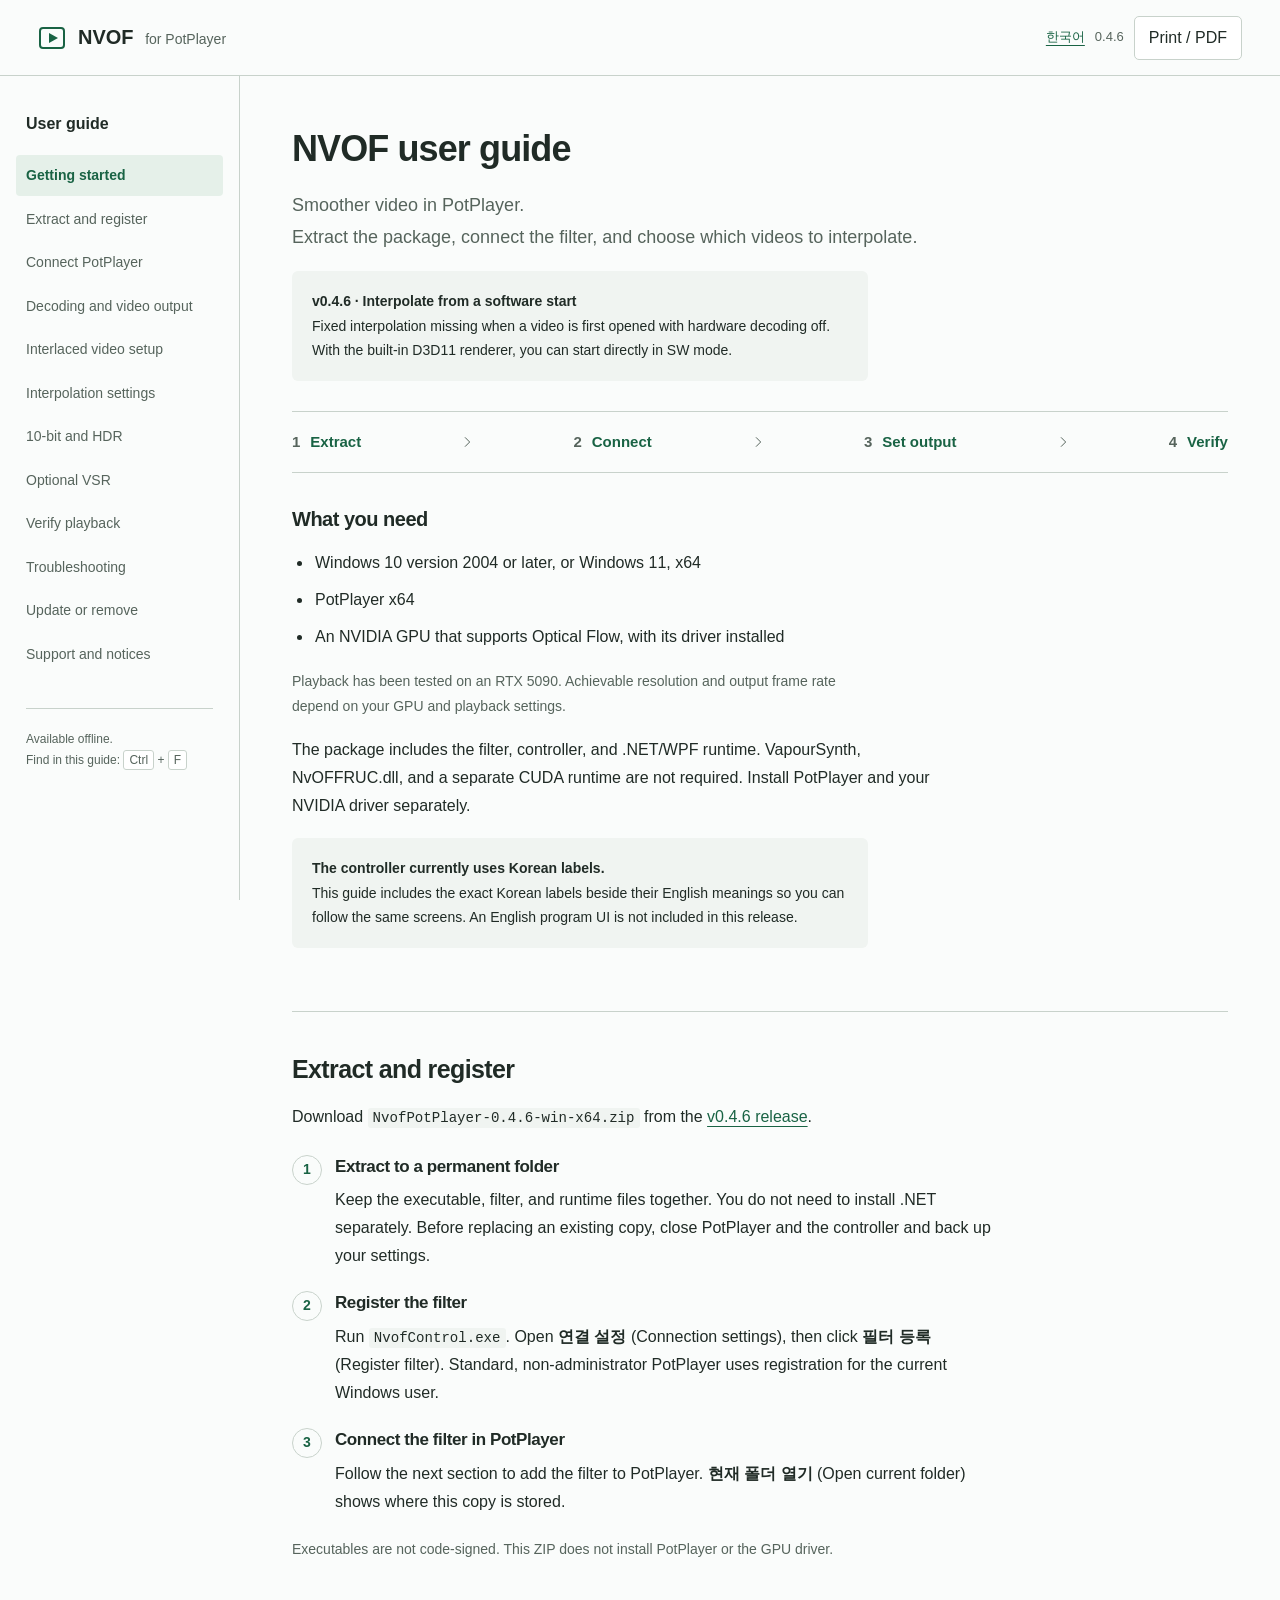
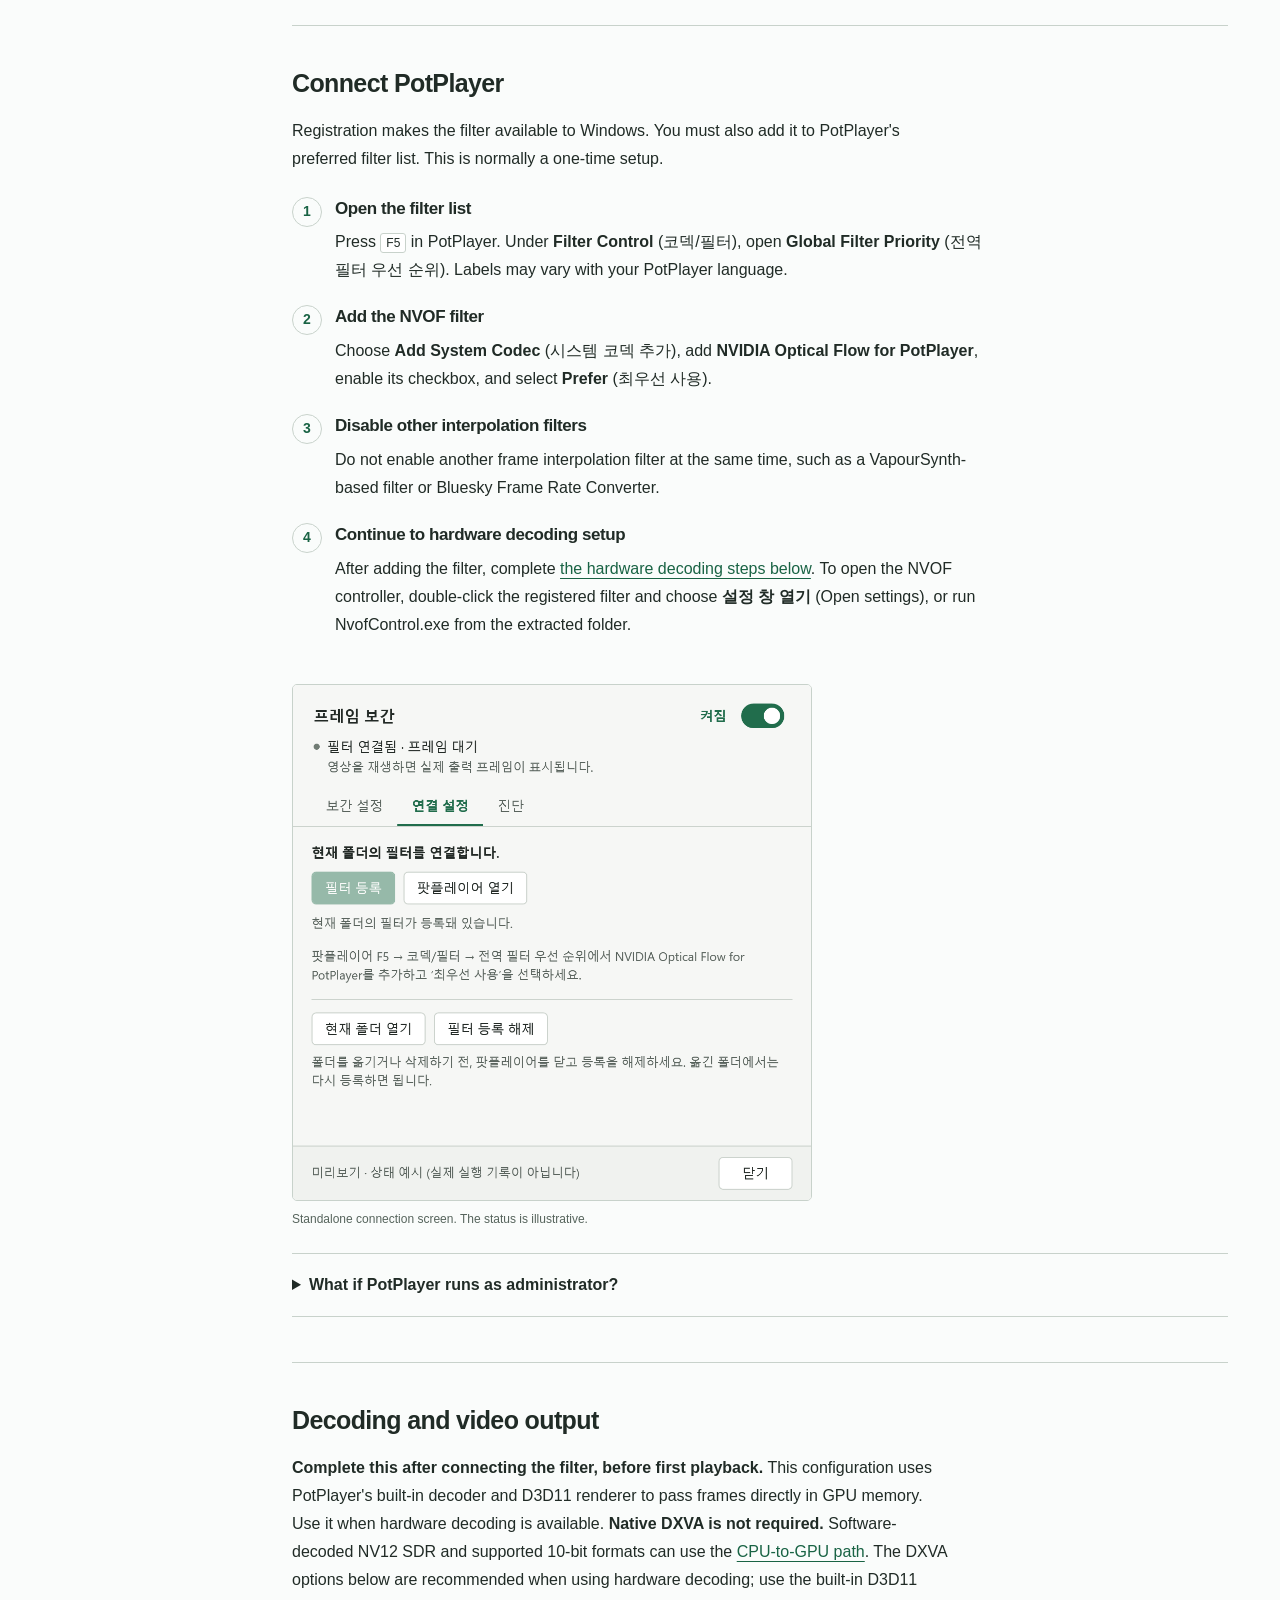
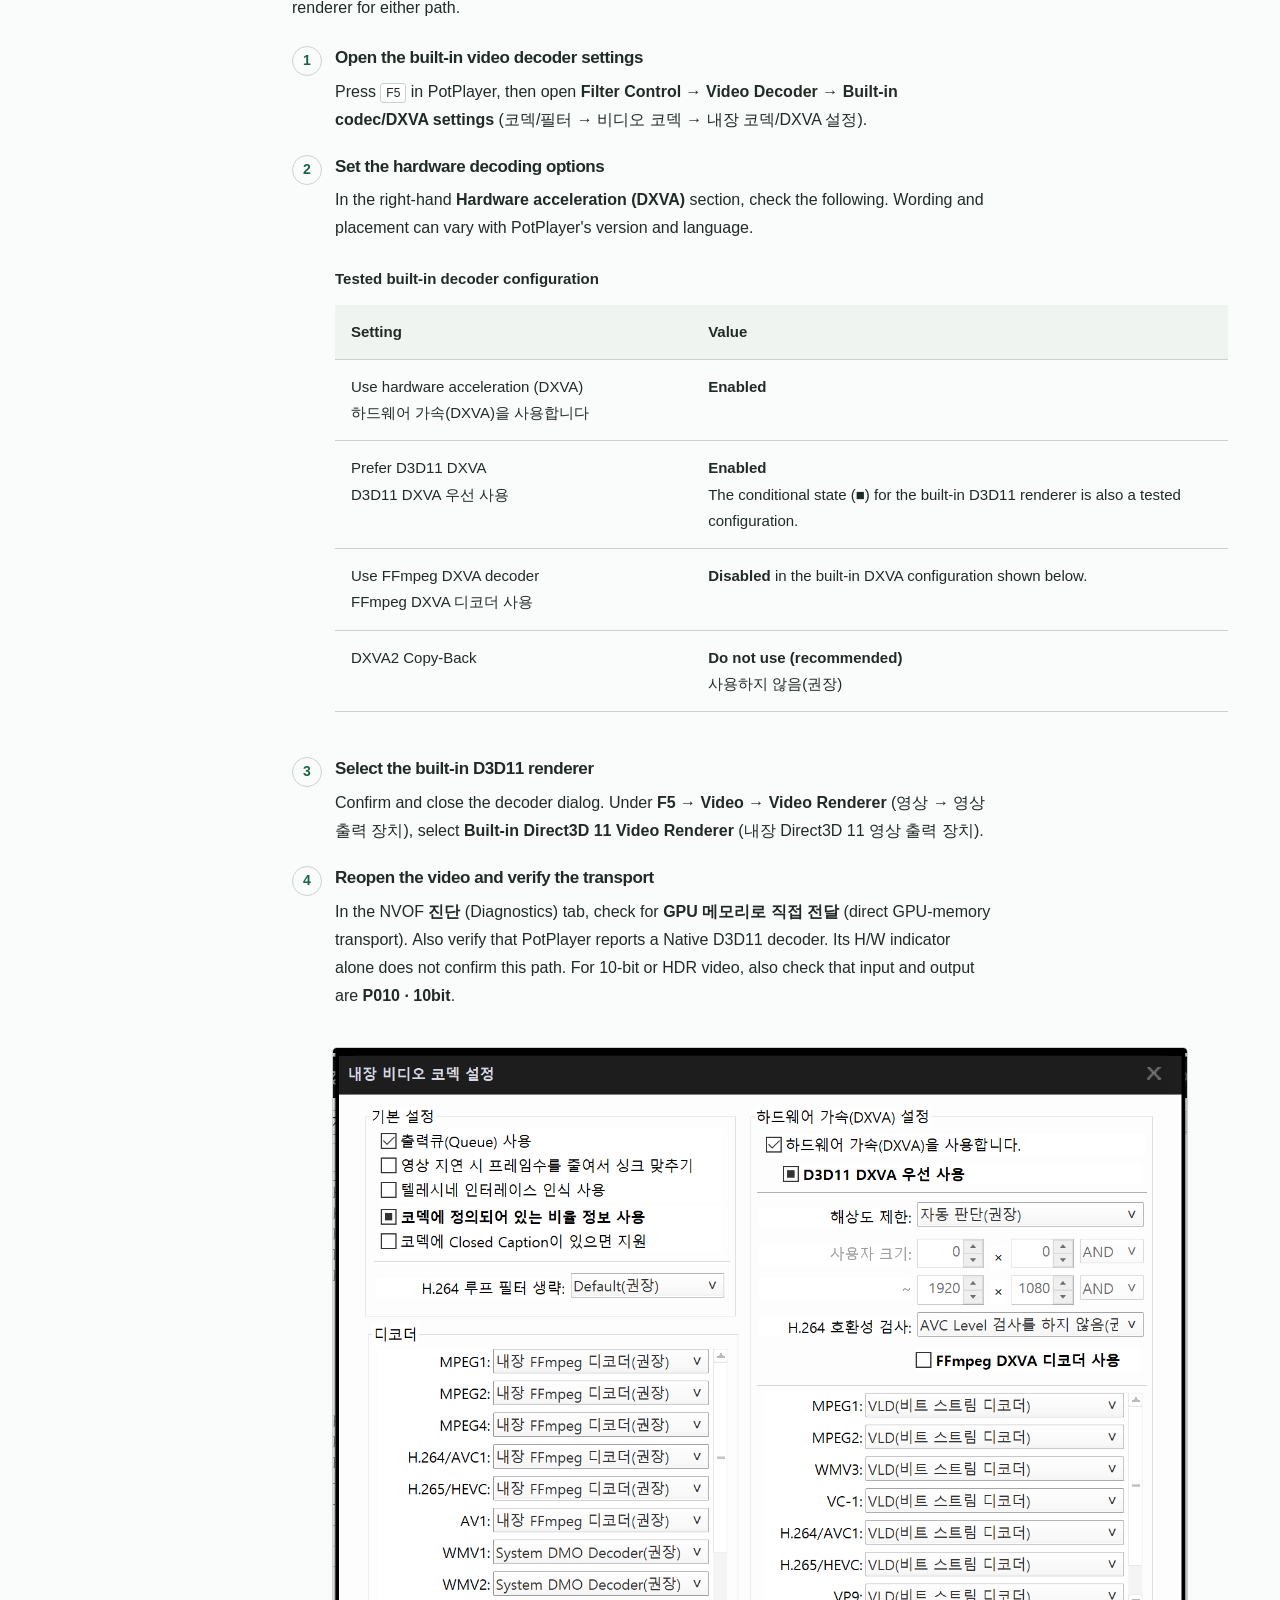
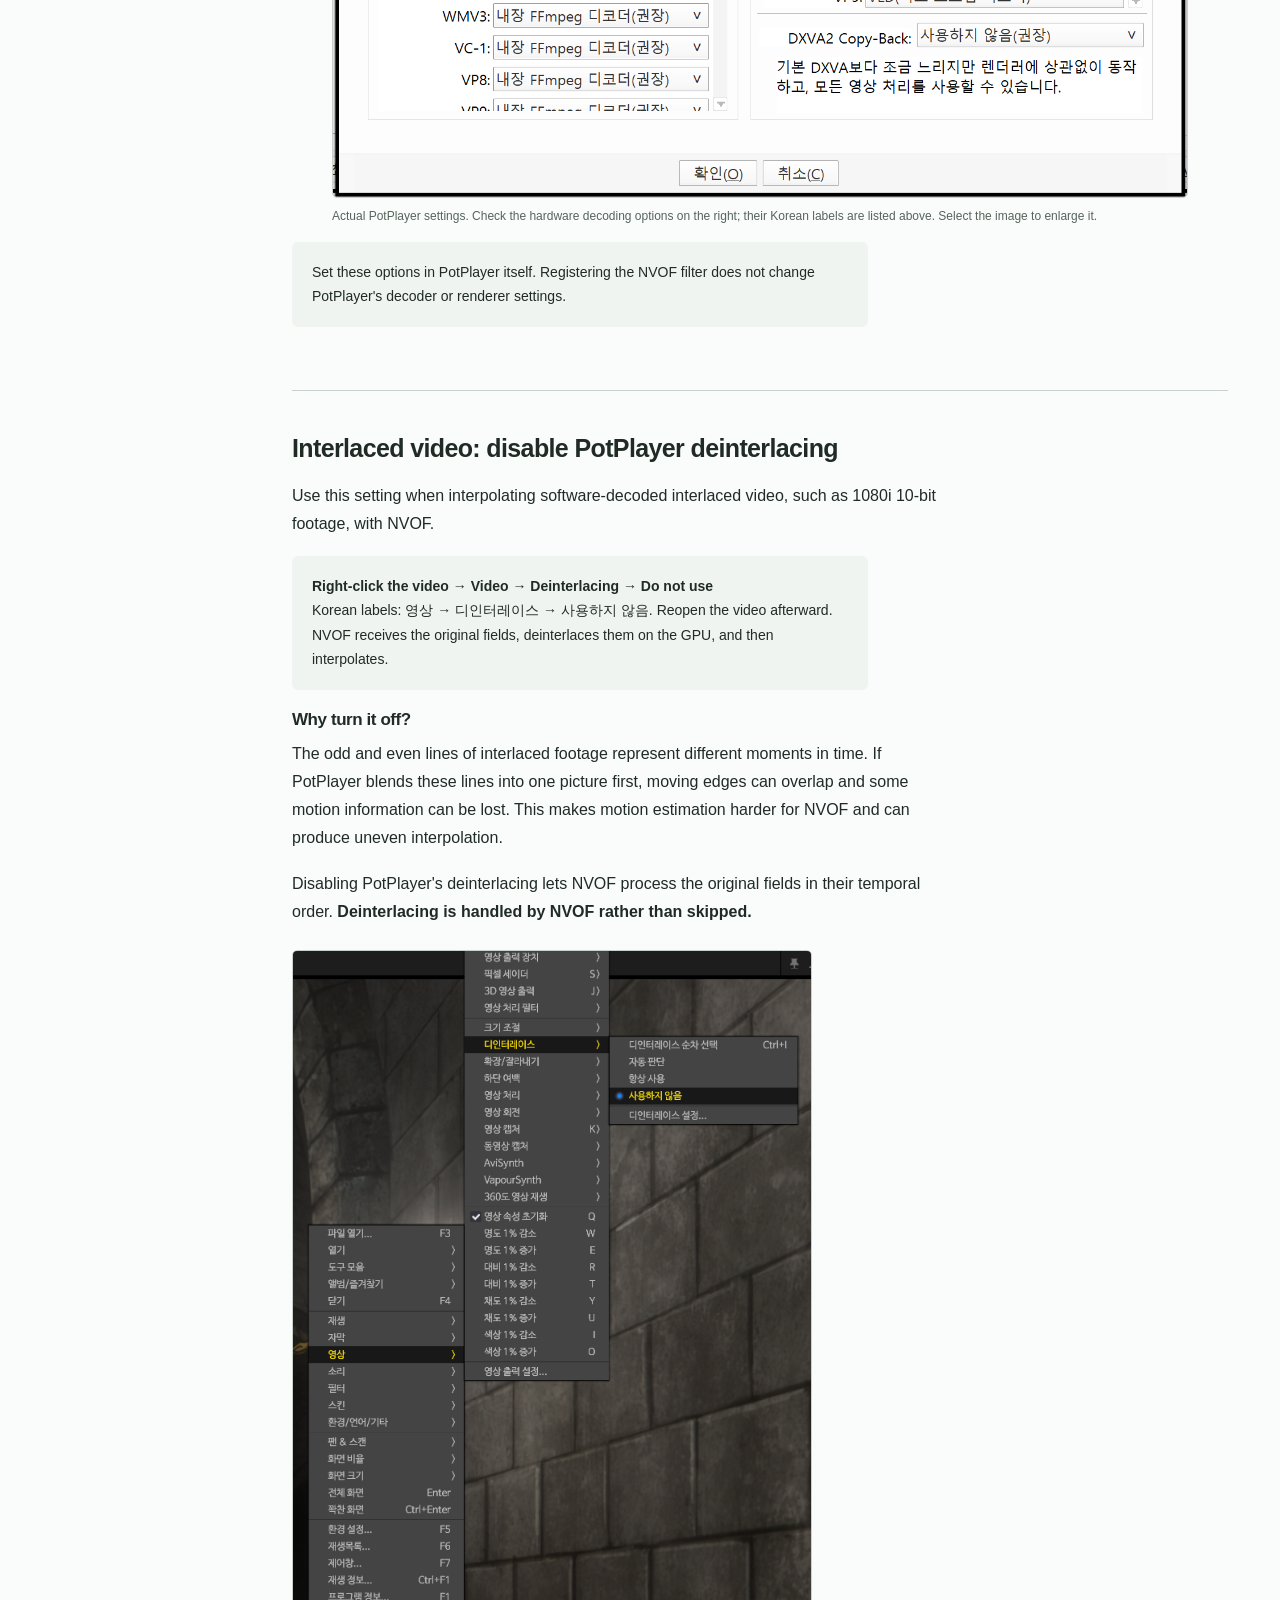
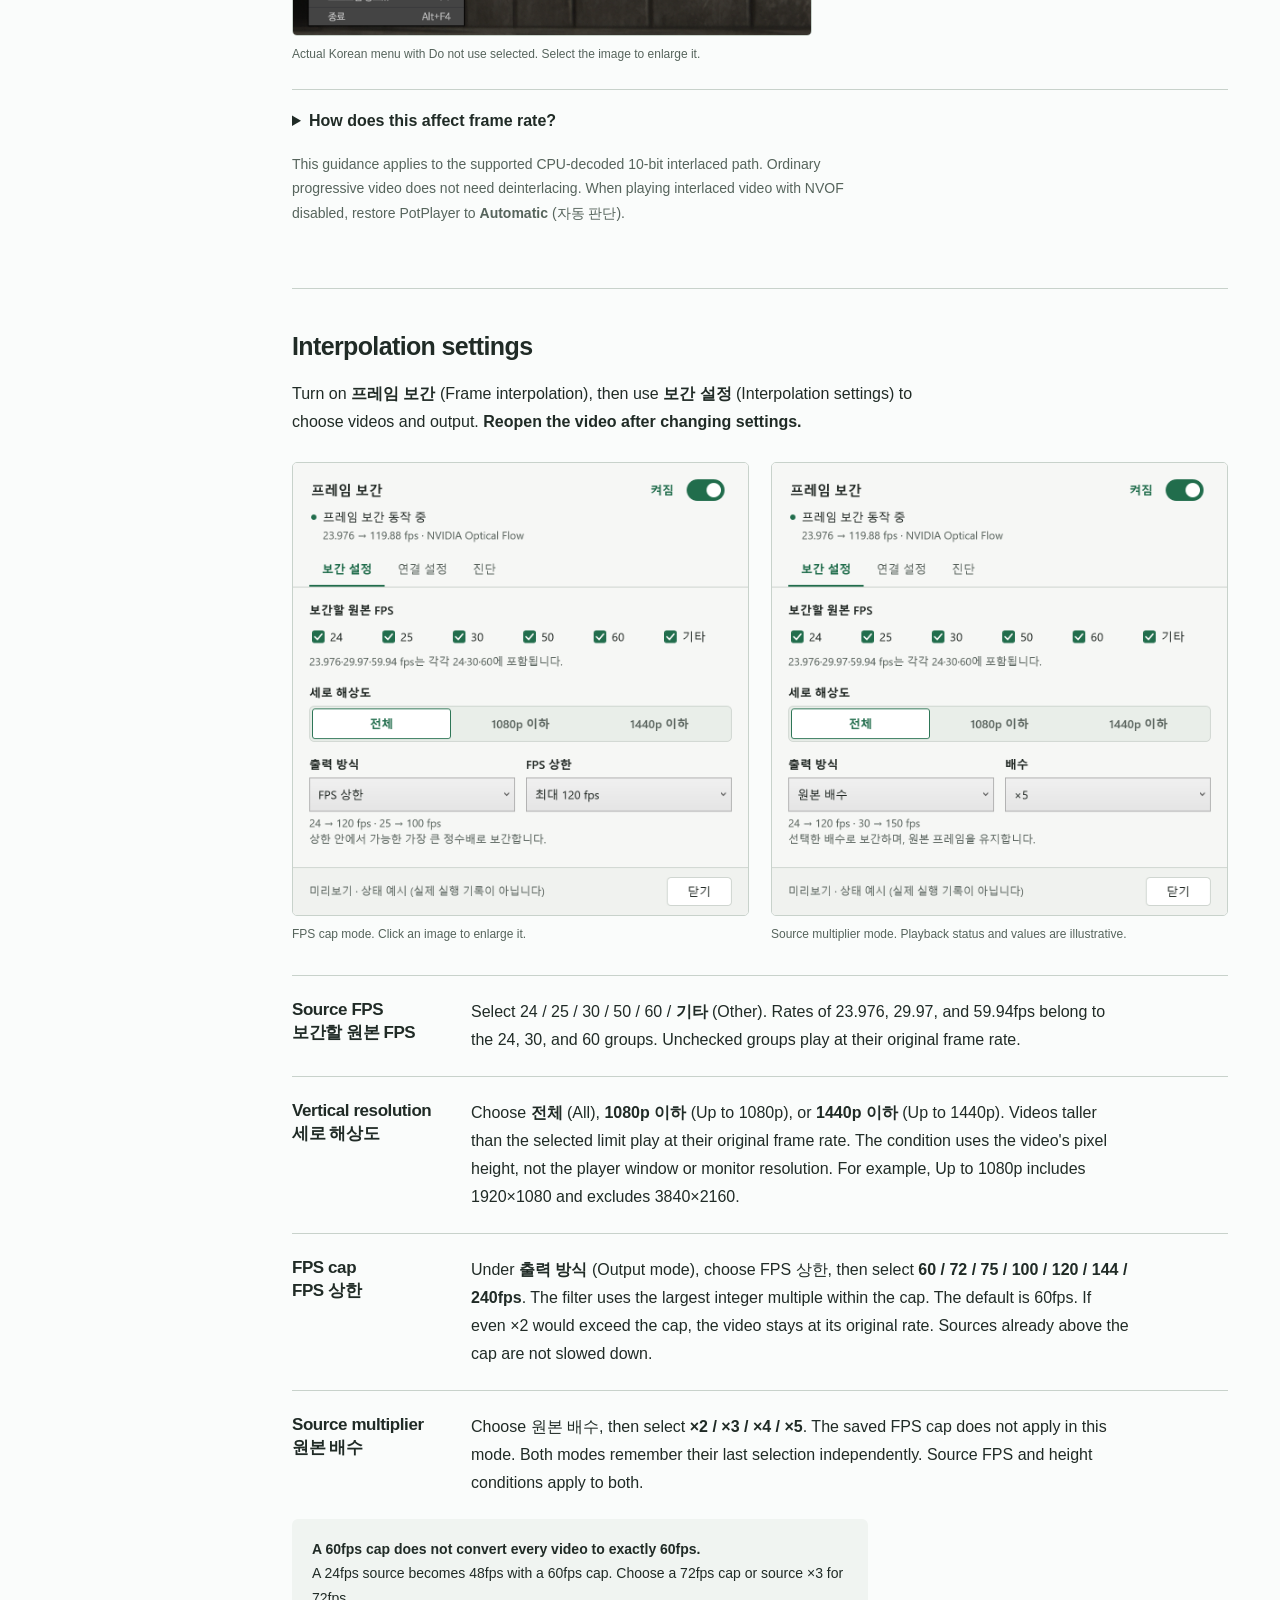
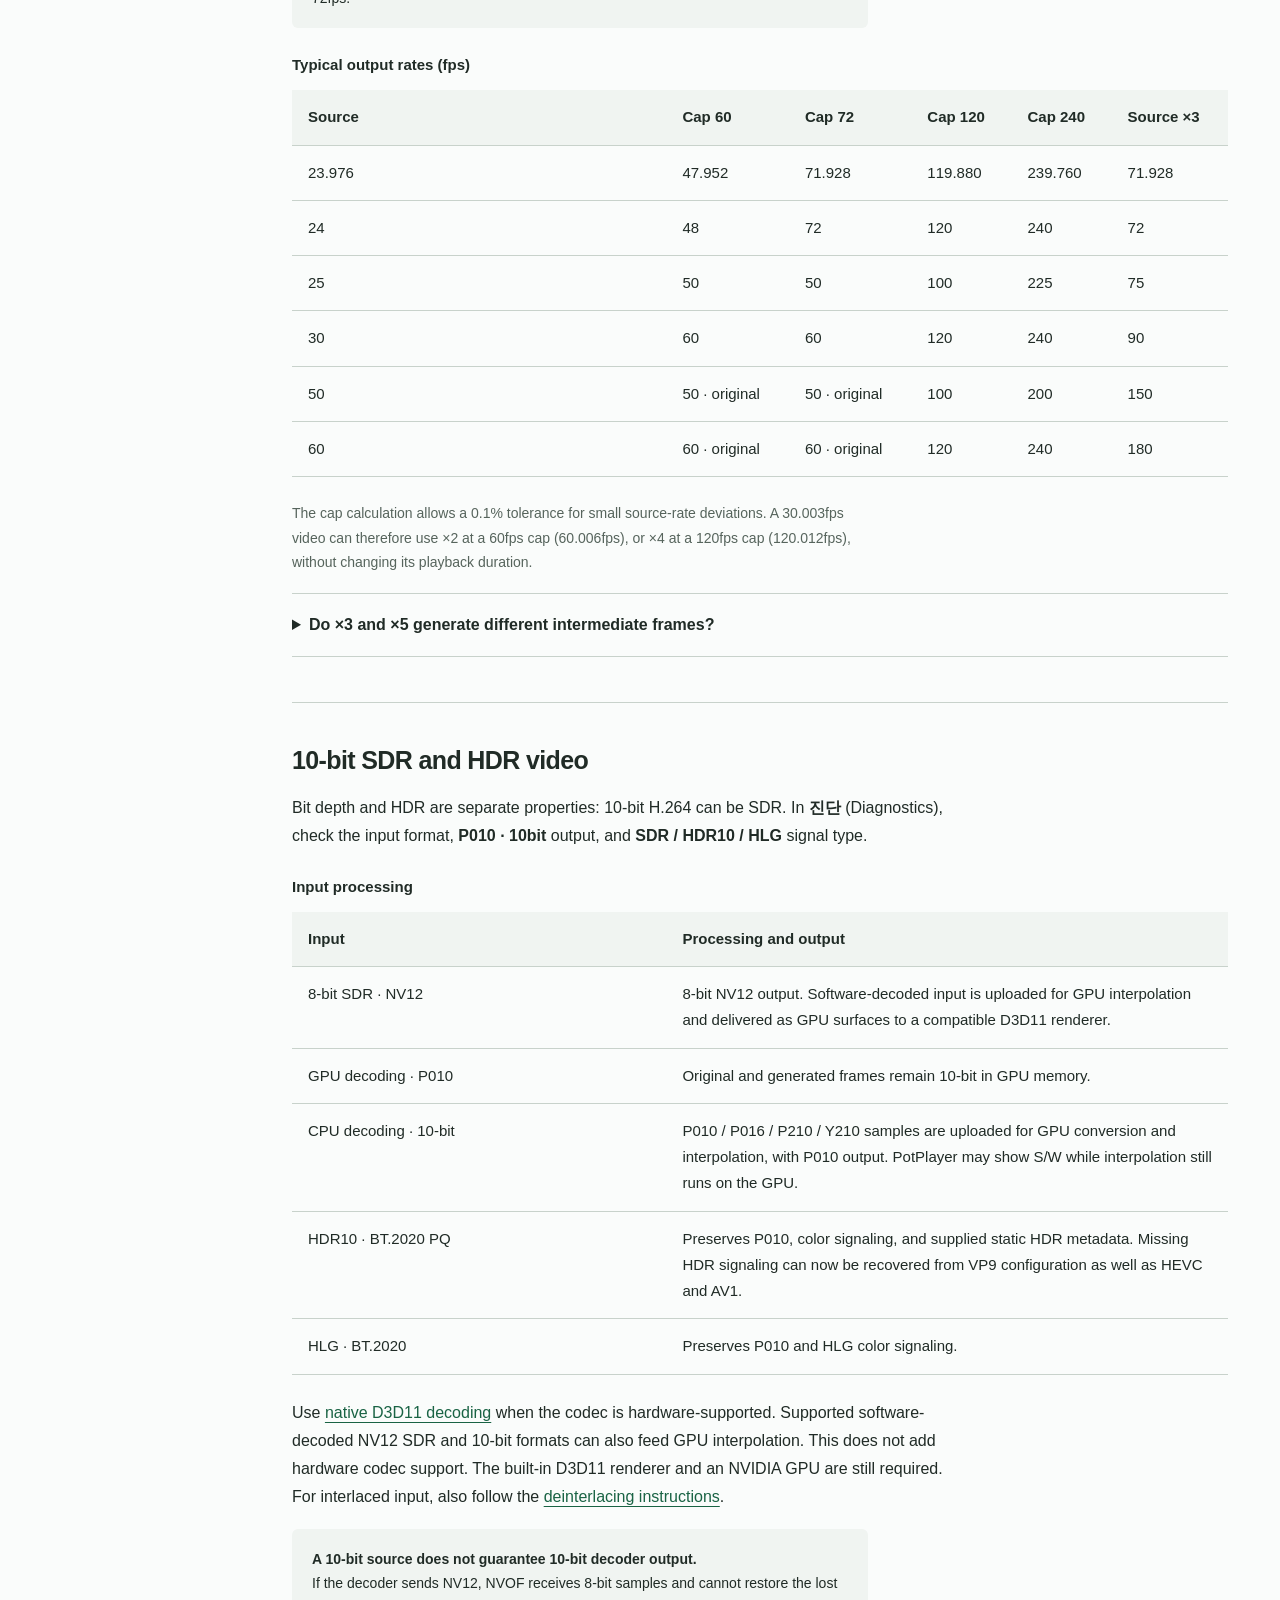
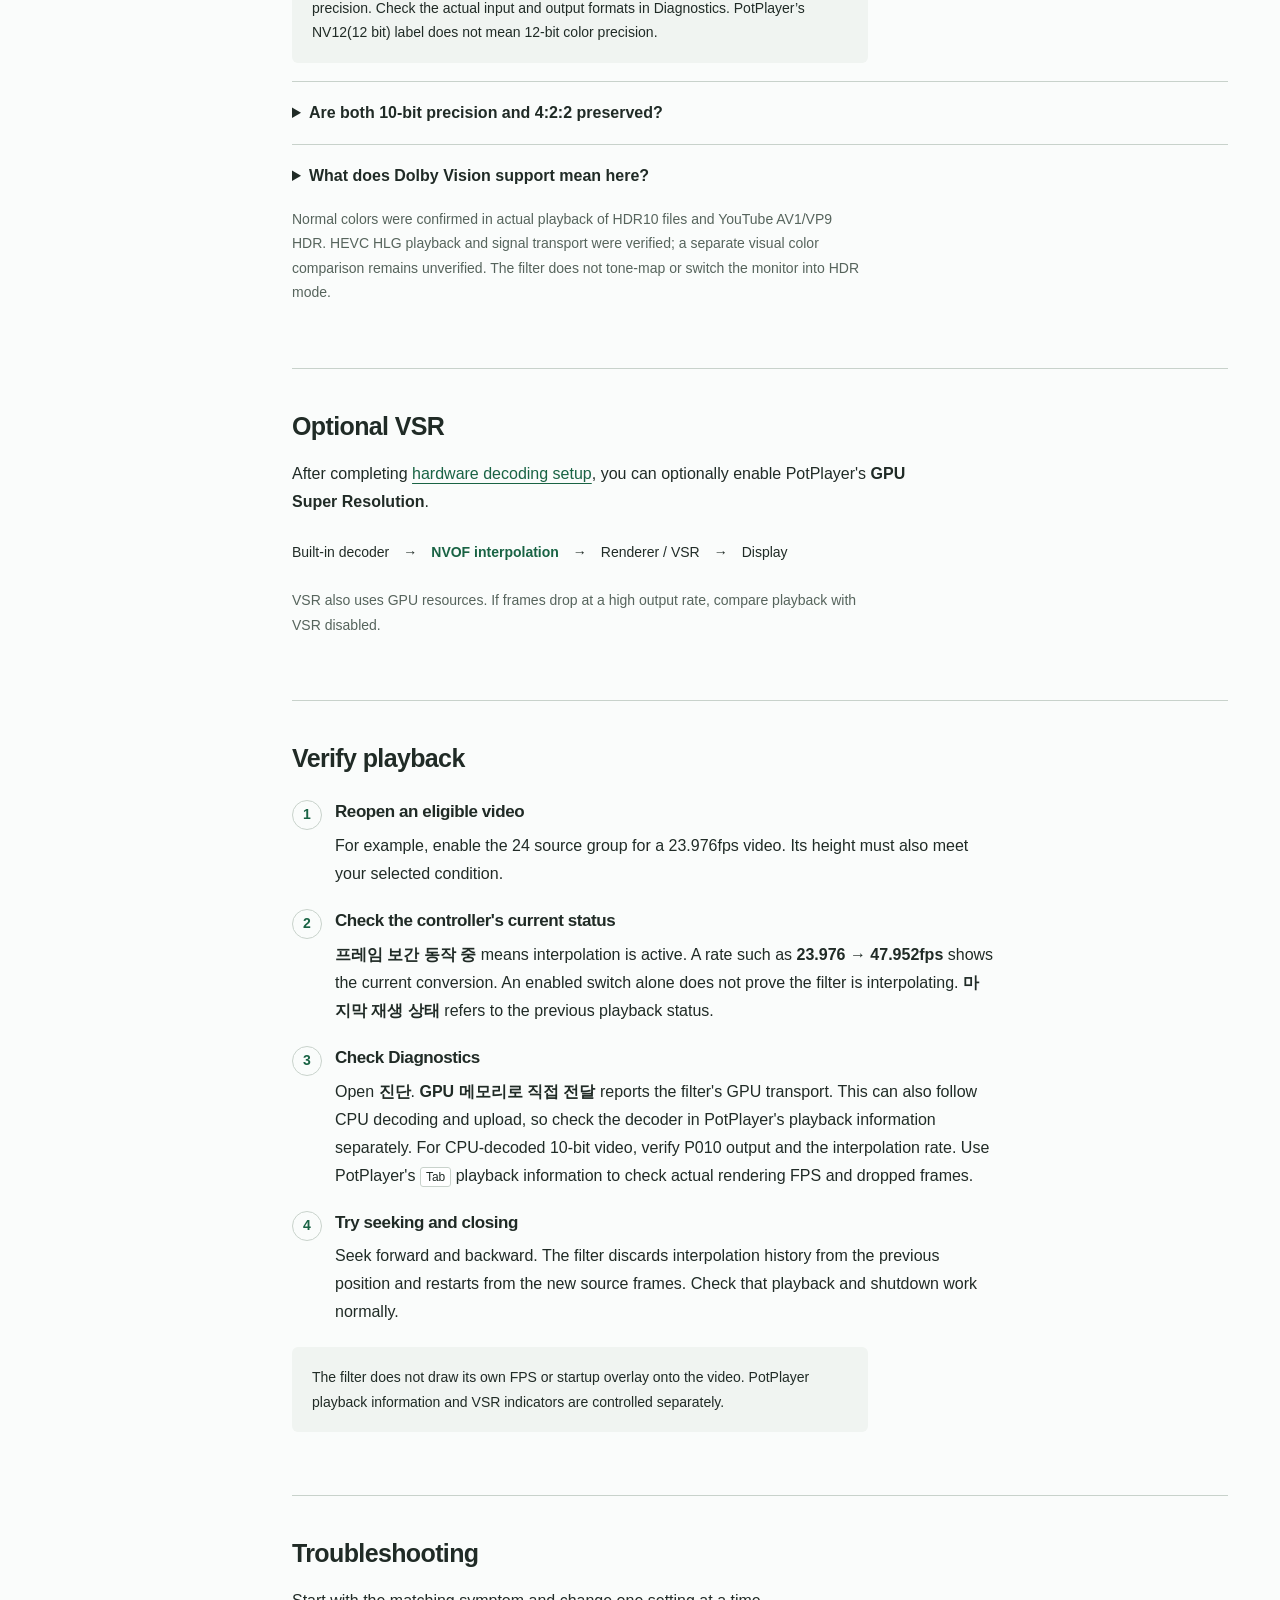
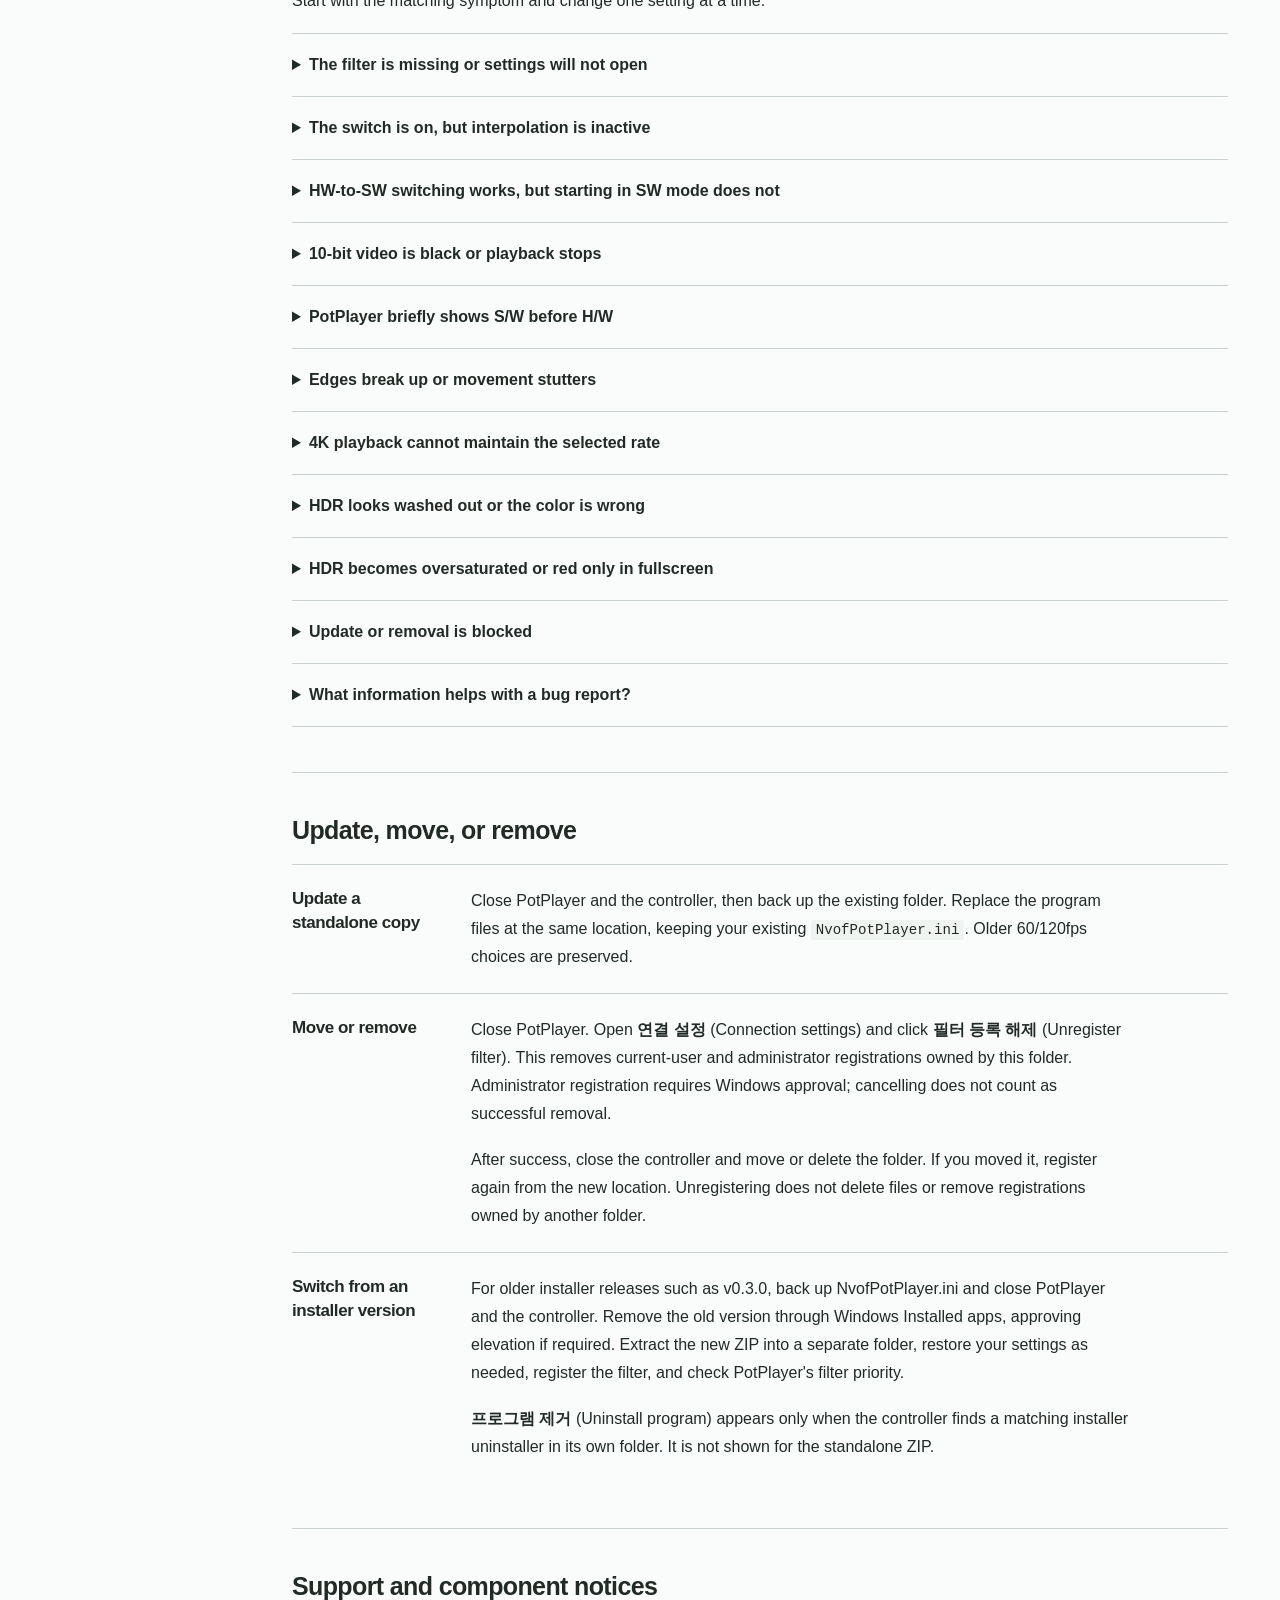
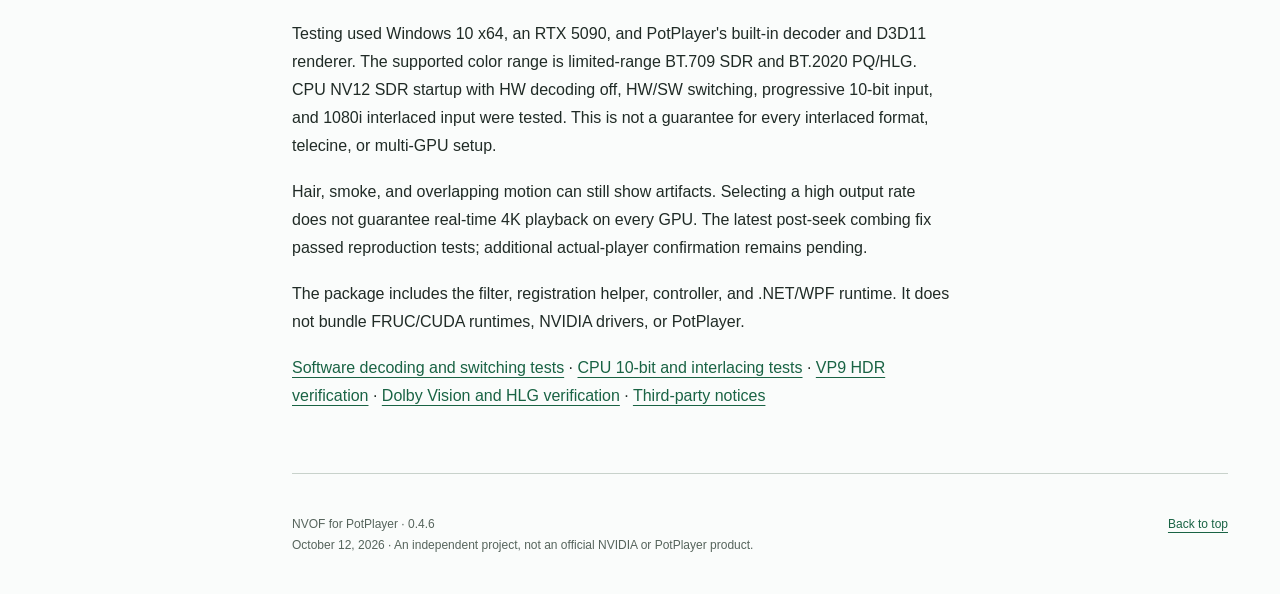
==== docs/manual/en.html @ cb55e0d1 "Release v0.4.6 with software startup interpolation fix and bilingual guides" ====
<!doctype html>
<html lang="en"><head><meta charset="utf-8"><meta name="viewport" content="width=device-width,initial-scale=1"><meta name="color-scheme" content="light"><title>NVOF for PotPlayer · User guide</title><link rel="stylesheet" href="manual.css"><script src="manual.js" defer></script></head>
<body><a class="skip" href="#main">Skip to content</a>
<header class="top"><a class="brand" href="#start" aria-label="NVOF user guide home"><svg viewBox="0 0 28 28" width="28" height="28" aria-hidden="true"><rect x="2" y="4" width="24" height="20" rx="3" fill="none" stroke="currentColor" stroke-width="2"/><path d="M11 9 20 14 11 19Z" fill="currentColor"/></svg><span>NVOF <span class="brand-sub">for PotPlayer</span></span></a><div class="header-actions"><a class="language-link" href="index.html" lang="ko" hreflang="ko">한국어</a><span class="version">0.4.6</span><button type="button" id="print">Print / PDF</button><button type="button" id="menu" aria-controls="toc" aria-expanded="false">Contents</button></div></header>
<div class="layout"><nav id="toc" aria-label="User guide contents"><p class="nav-title">User guide</p><a href="#start">Getting started</a><a href="#install">Extract and register</a><a href="#connect">Connect PotPlayer</a><a href="#hardware">Decoding and video output</a><a href="#deinterlace">Interlaced video setup</a><a href="#settings">Interpolation settings</a><a href="#tenbit">10-bit and HDR</a><a href="#vsr">Optional VSR</a><a href="#check">Verify playback</a><a href="#troubleshoot">Troubleshooting</a><a href="#update">Update or remove</a><a href="#scope">Support and notices</a><div class="nav-note">Available offline.<br>Find in this guide: <kbd>Ctrl</kbd> + <kbd>F</kbd></div></nav>
<main id="main">
<section id="start" class="intro"><h1>NVOF user guide</h1><p class="lead">Smoother video in PotPlayer.<br>Extract the package, connect the filter, and choose which videos to interpolate.</p>
<p class="note"><strong>v0.4.6 · Interpolate from a software start</strong><br>Fixed interpolation missing when a video is first opened with hardware decoding off. With the built-in D3D11 renderer, you can start directly in SW mode.</p>
<div class="quick-path" aria-label="First-time setup order"><a href="#install"><span>1</span>Extract</a><svg aria-hidden="true" viewBox="0 0 24 24"><path d="m9 5 7 7-7 7"/></svg><a href="#connect"><span>2</span>Connect</a><svg aria-hidden="true" viewBox="0 0 24 24"><path d="m9 5 7 7-7 7"/></svg><a href="#hardware"><span>3</span>Set output</a><svg aria-hidden="true" viewBox="0 0 24 24"><path d="m9 5 7 7-7 7"/></svg><a href="#check"><span>4</span>Verify</a></div>
<h2>What you need</h2><ul class="checklist"><li>Windows 10 version 2004 or later, or Windows 11, x64</li><li>PotPlayer x64</li><li>An NVIDIA GPU that supports Optical Flow, with its driver installed</li></ul>
<p class="muted">Playback has been tested on an RTX 5090. Achievable resolution and output frame rate depend on your GPU and playback settings.</p>
<p>The package includes the filter, controller, and .NET/WPF runtime. VapourSynth, NvOFFRUC.dll, and a separate CUDA runtime are not required. Install PotPlayer and your NVIDIA driver separately.</p>
<p class="note"><strong>The controller currently uses Korean labels.</strong><br>This guide includes the exact Korean labels beside their English meanings so you can follow the same screens. An English program UI is not included in this release.</p></section>
<section id="install"><h2>Extract and register</h2><p>Download <code>NvofPotPlayer-0.4.6-win-x64.zip</code> from the <a href="https://github.com/mkyoon80-alt/nvof-potplayer/releases/tag/v0.4.6">v0.4.6 release</a>.</p>
<ol class="steps"><li><h3>Extract to a permanent folder</h3><p>Keep the executable, filter, and runtime files together. You do not need to install .NET separately. Before replacing an existing copy, close PotPlayer and the controller and back up your settings.</p></li><li><h3>Register the filter</h3><p>Run <code>NvofControl.exe</code>. Open <strong>연결 설정</strong> (Connection settings), then click <strong>필터 등록</strong> (Register filter). Standard, non-administrator PotPlayer uses registration for the current Windows user.</p></li><li><h3>Connect the filter in PotPlayer</h3><p>Follow the next section to add the filter to PotPlayer. <strong>현재 폴더 열기</strong> (Open current folder) shows where this copy is stored.</p></li></ol>
<p class="muted">Executables are not code-signed. This ZIP does not install PotPlayer or the GPU driver.</p></section>
<section id="connect"><h2>Connect PotPlayer</h2><p>Registration makes the filter available to Windows. You must also add it to PotPlayer's preferred filter list. This is normally a one-time setup.</p>
<ol class="steps"><li><h3>Open the filter list</h3><p>Press <kbd>F5</kbd> in PotPlayer. Under <strong>Filter Control</strong> (코덱/필터), open <strong>Global Filter Priority</strong> (전역 필터 우선 순위). Labels may vary with your PotPlayer language.</p></li><li><h3>Add the NVOF filter</h3><p>Choose <strong>Add System Codec</strong> (시스템 코덱 추가), add <strong>NVIDIA Optical Flow for PotPlayer</strong>, enable its checkbox, and select <strong>Prefer</strong> (최우선 사용).</p></li><li><h3>Disable other interpolation filters</h3><p>Do not enable another frame interpolation filter at the same time, such as a VapourSynth-based filter or Bluesky Frame Rate Converter.</p></li><li><h3>Continue to hardware decoding setup</h3><p>After adding the filter, complete <a href="#hardware">the hardware decoding steps below</a>. To open the NVOF controller, double-click the registered filter and choose <strong>설정 창 열기</strong> (Open settings), or run NvofControl.exe from the extracted folder.</p></li></ol>
<figure class="options-figure"><a href="images/connection.png"><img src="images/connection.png" alt="Korean Connection settings tab with Register filter, Open PotPlayer, Open current folder, and Unregister filter buttons" width="1008" height="1002" loading="lazy"></a><figcaption>Standalone connection screen. The status is illustrative.</figcaption></figure>
<details><summary>What if PotPlayer runs as administrator?</summary><p>Running PotPlayer with standard user permissions is the simplest setup. If administrator mode is necessary, use the registration flow in <strong>연결 설정</strong> to register for administrator playback. Windows will request elevation. Unregistering that registration also requires Windows approval.</p></details></section>
<section id="hardware"><h2>Decoding and video output</h2>
<p><strong>Complete this after connecting the filter, before first playback.</strong> This configuration uses PotPlayer's built-in decoder and D3D11 renderer to pass frames directly in GPU memory. Use it when hardware decoding is available. <strong>Native DXVA is not required.</strong> Software-decoded NV12 SDR and supported 10-bit formats can use the <a href="#tenbit">CPU-to-GPU path</a>. The DXVA options below are recommended when using hardware decoding; use the built-in D3D11 renderer for either path.</p>
<ol class="steps">
<li><h3>Open the built-in video decoder settings</h3><p>Press <kbd>F5</kbd> in PotPlayer, then open <strong>Filter Control → Video Decoder → Built-in codec/DXVA settings</strong> (코덱/필터 → 비디오 코덱 → 내장 코덱/DXVA 설정).</p></li>
<li><h3>Set the hardware decoding options</h3><p>In the right-hand <strong>Hardware acceleration (DXVA)</strong> section, check the following. Wording and placement can vary with PotPlayer's version and language.</p>
<div class="table-wrap" tabindex="0" role="region" aria-label="Hardware decoding settings"><table><caption>Tested built-in decoder configuration</caption><thead><tr><th scope="col">Setting</th><th scope="col">Value</th></tr></thead><tbody>
<tr><th scope="row">Use hardware acceleration (DXVA)<br><span lang="ko">하드웨어 가속(DXVA)을 사용합니다</span></th><td><strong>Enabled</strong></td></tr>
<tr><th scope="row">Prefer D3D11 DXVA<br><span lang="ko">D3D11 DXVA 우선 사용</span></th><td><strong>Enabled</strong><br>The conditional state (■) for the built-in D3D11 renderer is also a tested configuration.</td></tr>
<tr><th scope="row">Use FFmpeg DXVA decoder<br><span lang="ko">FFmpeg DXVA 디코더 사용</span></th><td><strong>Disabled</strong> in the built-in DXVA configuration shown below.</td></tr>
<tr><th scope="row">DXVA2 Copy-Back</th><td><strong>Do not use (recommended)</strong><br><span lang="ko">사용하지 않음(권장)</span></td></tr>
</tbody></table></div></li>
<li><h3>Select the built-in D3D11 renderer</h3><p>Confirm and close the decoder dialog. Under <strong>F5 → Video → Video Renderer</strong> (영상 → 영상 출력 장치), select <strong>Built-in Direct3D 11 Video Renderer</strong> (내장 Direct3D 11 영상 출력 장치).</p></li>
<li><h3>Reopen the video and verify the transport</h3><p>In the NVOF <strong>진단</strong> (Diagnostics) tab, check for <strong>GPU 메모리로 직접 전달</strong> (direct GPU-memory transport). Also verify that PotPlayer reports a Native D3D11 decoder. Its H/W indicator alone does not confirm this path. For 10-bit or HDR video, also check that input and output are <strong>P010 · 10bit</strong>.</p></li>
</ol>
<figure><a href="images/potplayer-dxva.png"><img src="images/potplayer-dxva.png" alt="Actual Korean PotPlayer decoder settings: DXVA enabled, conditional D3D11 DXVA preference, FFmpeg DXVA disabled, and DXVA2 Copy-Back disabled" width="1397" height="1225" loading="lazy"></a><figcaption>Actual PotPlayer settings. Check the hardware decoding options on the right; their Korean labels are listed above. Select the image to enlarge it.</figcaption></figure>
<p class="note">Set these options in PotPlayer itself. Registering the NVOF filter does not change PotPlayer's decoder or renderer settings.</p>
</section>
<section id="deinterlace"><h2>Interlaced video: disable PotPlayer deinterlacing</h2>
<p>Use this setting when interpolating software-decoded interlaced video, such as 1080i 10-bit footage, with NVOF.</p>
<p class="note"><strong>Right-click the video → Video → Deinterlacing → Do not use</strong><br>Korean labels: <span lang="ko">영상 → 디인터레이스 → 사용하지 않음</span>. Reopen the video afterward. NVOF receives the original fields, deinterlaces them on the GPU, and then interpolates.</p>
<h3>Why turn it off?</h3>
<p>The odd and even lines of interlaced footage represent different moments in time. If PotPlayer blends these lines into one picture first, moving edges can overlap and some motion information can be lost. This makes motion estimation harder for NVOF and can produce uneven interpolation.</p>
<p>Disabling PotPlayer's deinterlacing lets NVOF process the original fields in their temporal order. <strong>Deinterlacing is handled by NVOF rather than skipped.</strong></p>
<figure class="options-figure"><a href="images/potplayer-deinterlace.png"><img src="images/potplayer-deinterlace.png" alt="PotPlayer Video → Deinterlacing menu with Do not use (사용하지 않음) selected" width="1285" height="1699" loading="lazy"></a><figcaption>Actual Korean menu with Do not use selected. Select the image to enlarge it.</figcaption></figure>
<details><summary>How does this affect frame rate?</summary><p>A 25fps interlaced source containing 50 field moments per second is reconstructed as 50p before interpolation. A 120fps cap then gives 100fps (50 ×2). This differs from applying ×4 to ordinary progressive 25p input.</p></details>
<p class="muted">This guidance applies to the supported CPU-decoded 10-bit interlaced path. Ordinary progressive video does not need deinterlacing. When playing interlaced video with NVOF disabled, restore PotPlayer to <strong>Automatic</strong> (<span lang="ko">자동 판단</span>).</p>
</section>
<section id="settings"><h2>Interpolation settings</h2><p>Turn on <strong>프레임 보간</strong> (Frame interpolation), then use <strong>보간 설정</strong> (Interpolation settings) to choose videos and output. <strong>Reopen the video after changing settings.</strong></p>
<div class="settings-shots"><figure><a href="images/controller.png"><img src="images/controller.png" alt="settings with source FPS checkboxes, a height limit, FPS cap mode, and a 120fps cap" width="1008" height="1002" loading="lazy"></a><figcaption>FPS cap mode. Click an image to enlarge it.</figcaption></figure><figure><a href="images/multiplier.png"><img src="images/multiplier.png" alt="settings with source multiplier mode and a five-times multiplier" width="1008" height="1002" loading="lazy"></a><figcaption>Source multiplier mode. Playback status and values are illustrative.</figcaption></figure></div>
<div class="setting-row"><h3>Source FPS<br><span lang="ko">보간할 원본 FPS</span></h3><p>Select 24 / 25 / 30 / 50 / 60 / <strong>기타</strong> (Other). Rates of 23.976, 29.97, and 59.94fps belong to the 24, 30, and 60 groups. Unchecked groups play at their original frame rate.</p></div>
<div class="setting-row"><h3>Vertical resolution<br><span lang="ko">세로 해상도</span></h3><p>Choose <strong>전체</strong> (All), <strong>1080p 이하</strong> (Up to 1080p), or <strong>1440p 이하</strong> (Up to 1440p). Videos taller than the selected limit play at their original frame rate. The condition uses the video's pixel height, not the player window or monitor resolution. For example, Up to 1080p includes 1920×1080 and excludes 3840×2160.</p></div>
<div class="setting-row"><h3>FPS cap<br><span lang="ko">FPS 상한</span></h3><p>Under <strong>출력 방식</strong> (Output mode), choose FPS 상한, then select <strong>60 / 72 / 75 / 100 / 120 / 144 / 240fps</strong>. The filter uses the largest integer multiple within the cap. The default is 60fps. If even ×2 would exceed the cap, the video stays at its original rate. Sources already above the cap are not slowed down.</p></div>
<div class="setting-row"><h3>Source multiplier<br><span lang="ko">원본 배수</span></h3><p>Choose 원본 배수, then select <strong>×2 / ×3 / ×4 / ×5</strong>. The saved FPS cap does not apply in this mode. Both modes remember their last selection independently. Source FPS and height conditions apply to both.</p></div>
<p class="note"><strong>A 60fps cap does not convert every video to exactly 60fps.</strong><br>A 24fps source becomes 48fps with a 60fps cap. Choose a 72fps cap or source ×3 for 72fps.</p>
<div class="table-wrap" tabindex="0" role="region" aria-label="Output frame rate examples; scroll horizontally on narrow screens"><table><caption>Typical output rates (fps)</caption><thead><tr><th scope="col">Source</th><th scope="col">Cap 60</th><th scope="col">Cap 72</th><th scope="col">Cap 120</th><th scope="col">Cap 240</th><th scope="col">Source ×3</th></tr></thead><tbody>
<tr><th scope="row">23.976</th><td>47.952</td><td>71.928</td><td>119.880</td><td>239.760</td><td>71.928</td></tr><tr><th scope="row">24</th><td>48</td><td>72</td><td>120</td><td>240</td><td>72</td></tr><tr><th scope="row">25</th><td>50</td><td>50</td><td>100</td><td>225</td><td>75</td></tr><tr><th scope="row">30</th><td>60</td><td>60</td><td>120</td><td>240</td><td>90</td></tr><tr><th scope="row">50</th><td>50 · original</td><td>50 · original</td><td>100</td><td>200</td><td>150</td></tr><tr><th scope="row">60</th><td>60 · original</td><td>60 · original</td><td>120</td><td>240</td><td>180</td></tr></tbody></table></div>
<p class="muted">The cap calculation allows a 0.1% tolerance for small source-rate deviations. A 30.003fps video can therefore use ×2 at a 60fps cap (60.006fps), or ×4 at a 120fps cap (120.012fps), without changing its playback duration.</p>
<details><summary>Do ×3 and ×5 generate different intermediate frames?</summary><p>Yes. ×3 generates frames at one-third and two-thirds of the interval between two originals. ×5 uses 20%, 40%, 60%, and 80%. These are individually synthesized frames, not repeated copies of one midpoint. Higher output rates require more processing; check the actual rendering rate and dropped frames in PotPlayer.</p></details></section>
<section id="tenbit"><h2>10-bit SDR and HDR video</h2>
<p>Bit depth and HDR are separate properties: 10-bit H.264 can be SDR. In <strong>진단</strong> (Diagnostics), check the input format, <strong>P010 · 10bit</strong> output, and <strong>SDR / HDR10 / HLG</strong> signal type.</p>
<div class="table-wrap"><table><caption>Input processing</caption><thead><tr><th scope="col">Input</th><th scope="col">Processing and output</th></tr></thead><tbody>
<tr><th scope="row">8-bit SDR · NV12</th><td>8-bit NV12 output. Software-decoded input is uploaded for GPU interpolation and delivered as GPU surfaces to a compatible D3D11 renderer.</td></tr>
<tr><th scope="row">GPU decoding · P010</th><td>Original and generated frames remain 10-bit in GPU memory.</td></tr>
<tr><th scope="row">CPU decoding · 10-bit</th><td>P010 / P016 / P210 / Y210 samples are uploaded for GPU conversion and interpolation, with P010 output. PotPlayer may show S/W while interpolation still runs on the GPU.</td></tr>
<tr><th scope="row">HDR10 · BT.2020 PQ</th><td>Preserves P010, color signaling, and supplied static HDR metadata. Missing HDR signaling can now be recovered from VP9 configuration as well as HEVC and AV1.</td></tr>
<tr><th scope="row">HLG · BT.2020</th><td>Preserves P010 and HLG color signaling.</td></tr>
</tbody></table></div>
<p>Use <a href="#hardware">native D3D11 decoding</a> when the codec is hardware-supported. Supported software-decoded NV12 SDR and 10-bit formats can also feed GPU interpolation. This does not add hardware codec support. The built-in D3D11 renderer and an NVIDIA GPU are still required. For interlaced input, also follow the <a href="#deinterlace">deinterlacing instructions</a>.</p>
<p class="note"><strong>A 10-bit source does not guarantee 10-bit decoder output.</strong><br>If the decoder sends NV12, NVOF receives 8-bit samples and cannot restore the lost precision. Check the actual input and output formats in Diagnostics. PotPlayer’s NV12(12 bit) label does not mean 12-bit color precision.</p>
<details><summary>Are both 10-bit precision and 4:2:2 preserved?</summary><p>Output is 10-bit 4:2:0 P010. P210/Y210 chroma is reduced from 4:2:2 on the GPU. If the decoder already outputs P010, chroma detail lost upstream cannot be recovered. P016 uses its upper ten bits; this is not a 16-bit preservation path.</p></details>
<details><summary>What does Dolby Vision support mean here?</summary><p>The filter forwards decoder-supplied Dolby Vision RPU and parsed metadata. Original frames retain their own metadata; generated frames inherit the preceding original's metadata. Actual metadata transport was verified with a Profile 8.1 source.</p><p>Decoding, reshaping, tone mapping, and display output remain the decoder's and renderer's responsibility. This does not certify every Dolby Vision profile or Dolby Vision display output. An HDR10-compatible base layer may still appear as HDR10 in Diagnostics. HDR10+ dynamic metadata is unsupported.</p></details>
<p class="muted">Normal colors were confirmed in actual playback of HDR10 files and YouTube AV1/VP9 HDR. HEVC HLG playback and signal transport were verified; a separate visual color comparison remains unverified. The filter does not tone-map or switch the monitor into HDR mode.</p></section>
<section id="vsr"><h2>Optional VSR</h2><p>After completing <a href="#hardware">hardware decoding setup</a>, you can optionally enable PotPlayer's <strong>GPU Super Resolution</strong>.</p><div class="pipeline"><span>Built-in decoder</span><span aria-hidden="true">→</span><strong>NVOF interpolation</strong><span aria-hidden="true">→</span><span>Renderer / VSR</span><span aria-hidden="true">→</span><span>Display</span></div><p class="muted">VSR also uses GPU resources. If frames drop at a high output rate, compare playback with VSR disabled.</p></section>
<section id="check"><h2>Verify playback</h2><ol class="steps"><li><h3>Reopen an eligible video</h3><p>For example, enable the 24 source group for a 23.976fps video. Its height must also meet your selected condition.</p></li><li><h3>Check the controller's current status</h3><p><strong>프레임 보간 동작 중</strong> means interpolation is active. A rate such as <strong>23.976 → 47.952fps</strong> shows the current conversion. An enabled switch alone does not prove the filter is interpolating. <strong>마지막 재생 상태</strong> refers to the previous playback status.</p></li><li><h3>Check Diagnostics</h3><p>Open <strong>진단</strong>. <strong>GPU 메모리로 직접 전달</strong> reports the filter's GPU transport. This can also follow CPU decoding and upload, so check the decoder in PotPlayer's playback information separately. For CPU-decoded 10-bit video, verify P010 output and the interpolation rate. Use PotPlayer's <kbd>Tab</kbd> playback information to check actual rendering FPS and dropped frames.</p></li><li><h3>Try seeking and closing</h3><p>Seek forward and backward. The filter discards interpolation history from the previous position and restarts from the new source frames. Check that playback and shutdown work normally.</p></li></ol><p class="note">The filter does not draw its own FPS or startup overlay onto the video. PotPlayer playback information and VSR indicators are controlled separately.</p></section>
<section id="troubleshoot"><h2>Troubleshooting</h2><p>Start with the matching symptom and change one setting at a time.</p>
<details><summary>The filter is missing or settings will not open</summary><ol><li>Check that PotPlayer is x64.</li><li>Use Register filter (필터 등록) from the current extracted folder.</li><li>Fully close and restart PotPlayer.</li><li>Administrator-mode PotPlayer requires administrator registration.</li></ol></details>
<details><summary>The switch is on, but interpolation is inactive</summary><p>Check PotPlayer's filter checkbox and Prefer setting, the selected source FPS groups, and the height condition. Reopen the video. If an FPS cap allows only ×1, playback stays at the source rate. Diagnostics shows the bypass reason. For 10-bit video, check P010 output and the built-in D3D11 renderer. Software decoding is also supported for the listed formats.</p></details>
<details><summary>HW-to-SW switching works, but starting in SW mode does not</summary><p>v0.4.6 fixes GPU output being prepared too late for the first software-decoded connection. It also includes the earlier HW/SW switching freeze fix.</p><ol><li>Fully close PotPlayer and the NVOF controller, then update to v0.4.6. Keep your existing <code>NvofPotPlayer.ini</code>.</li><li>Select the built-in D3D11 renderer and reopen the video with hardware decoding disabled. You do not need to enable HW first.</li><li>Check that NVOF appears in the active filter list and that the controller reports active interpolation and an output frame rate.</li></ol><p>S/W indicates CPU decoding. It can remain visible while interpolation runs on the GPU.</p></details>
<details><summary>10-bit video is black or playback stops</summary><p>Update to v0.4.6, then fully close and reopen PotPlayer. Use the built-in decoder and D3D11 renderer. Check for P010 input and output in Diagnostics. If the issue persists, compare an 8-bit SDR video and report the GPU, driver, diagnostics, and reproduction steps.</p></details>
<details><summary>PotPlayer briefly shows S/W before H/W</summary><p>Labels can change while the filter graph connects and initializes. Once playback stabilizes, check the transport path and output rate in Diagnostics.</p></details>
<details><summary>Edges break up or movement stutters</summary><p>For interlaced sources, first check the <a href="#deinterlace">deinterlacing setup</a>. Disable other interpolation filters. Compare the same scene with NVOF off and on, reopening the video each time. Try a lower multiplier or another cap. Report the timestamp, source FPS and resolution, GPU/driver, and whether VSR was enabled.</p></details>
<details><summary>4K playback cannot maintain the selected rate</summary><p>Distinguish drops immediately after seeking or resuming from drops during uninterrupted playback. The controller’s output rate is the target, not proof of the display rate. Check the actual rendering FPS and dropped frames in PotPlayer. Decoding, interpolation, rendering, and VSR all contribute to the load. Try a lower multiplier or turn VSR off for comparison. To exclude 4K videos, select Up to 1080p or Up to 1440p under Vertical resolution.</p></details>
<details><summary>HDR looks washed out or the color is wrong</summary><p>Missing HDR signaling is recovered for supported HEVC, AV1, and now VP9 streams. Check the built-in D3D11 renderer and look for P010 · 10bit and HDR10 or HLG in Diagnostics. Compare the same scene with the filter disabled. Remember that signal information in the filter does not confirm the display's HDR mode.</p></details>
<details><summary>HDR becomes oversaturated or red only in fullscreen</summary><p>This has been reported in some setups, but the cause and reproduction conditions are not yet confirmed. Compare the same scene as follows.</p><ol><li>Capture PotPlayer’s playback information (<kbd>Tab</kbd>) in both windowed and fullscreen modes.</li><li>Uncheck NVOF in PotPlayer’s Global Filter Priority and reopen the video. Turning off interpolation in the NVOF controller alone is not the same as excluding the filter.</li><li>Repeat both display modes with the filter excluded. Include the playback information, renderer, Windows HDR setting, and monitor model with the comparison.</li></ol><p>The filter does not perform tone mapping or fullscreen switching, but that alone does not rule out a filter/renderer interaction.</p></details>
<details><summary>Update or removal is blocked</summary><p>Close PotPlayer and the controller before replacing files. For removal, first close PotPlayer, unregister through the controller, then close the controller and delete the standalone folder. Administrator registration requires Windows approval to unregister.</p></details>
<details><summary>What information helps with a bug report?</summary><p>Include NVOF diagnostics, GPU and driver version, source resolution/FPS/color type, the affected timestamp, and reproduction steps. Logs are stored in <code>%LOCALAPPDATA%\NvofPotPlayer</code>. Check for personal file paths before sharing. The program does not automatically upload diagnostics.</p></details></section>
<section id="update"><h2>Update, move, or remove</h2><div class="setting-row"><h3>Update a standalone copy</h3><p>Close PotPlayer and the controller, then back up the existing folder. Replace the program files at the same location, keeping your existing <code>NvofPotPlayer.ini</code>. Older 60/120fps choices are preserved.</p></div><div class="setting-row"><h3>Move or remove</h3><p>Close PotPlayer. Open <strong>연결 설정</strong> (Connection settings) and click <strong>필터 등록 해제</strong> (Unregister filter). This removes current-user and administrator registrations owned by this folder. Administrator registration requires Windows approval; cancelling does not count as successful removal.</p><p>After success, close the controller and move or delete the folder. If you moved it, register again from the new location. Unregistering does not delete files or remove registrations owned by another folder.</p></div><div class="setting-row"><h3>Switch from an installer version</h3><p>For older installer releases such as v0.3.0, back up NvofPotPlayer.ini and close PotPlayer and the controller. Remove the old version through Windows Installed apps, approving elevation if required. Extract the new ZIP into a separate folder, restore your settings as needed, register the filter, and check PotPlayer's filter priority.</p><p><strong>프로그램 제거</strong> (Uninstall program) appears only when the controller finds a matching installer uninstaller in its own folder. It is not shown for the standalone ZIP.</p></div></section>
<section id="scope"><h2>Support and component notices</h2><p>Testing used Windows 10 x64, an RTX 5090, and PotPlayer's built-in decoder and D3D11 renderer. The supported color range is limited-range BT.709 SDR and BT.2020 PQ/HLG. CPU NV12 SDR startup with HW decoding off, HW/SW switching, progressive 10-bit input, and 1080i interlaced input were tested. This is not a guarantee for every interlaced format, telecine, or multi-GPU setup.</p><p>Hair, smoke, and overlapping motion can still show artifacts. Selecting a high output rate does not guarantee real-time 4K playback on every GPU. The latest post-seek combing fix passed reproduction tests; additional actual-player confirmation remains pending.</p><p>The package includes the filter, registration helper, controller, and .NET/WPF runtime. It does not bundle FRUC/CUDA runtimes, NVIDIA drivers, or PotPlayer.</p><p><a href="../SW-DECODING.md">Software decoding and switching tests</a> · <a href="../CPU-10BIT.md">CPU 10-bit and interlacing tests</a> · <a href="../VP9-HDR.md">VP9 HDR verification</a> · <a href="../DOLBY-VISION-HLG.md">Dolby Vision and HLG verification</a> · <a href="../../THIRD_PARTY_NOTICES.md">Third-party notices</a></p></section>
<footer><p>NVOF for PotPlayer · 0.4.6<br>October 12, 2026 · An independent project, not an official NVIDIA or PotPlayer product.</p><a href="#start">Back to top</a></footer>
</main></div><dialog id="image-viewer" aria-label="Enlarged settings screenshot"><button type="button" id="close-image">Close</button><img id="large-image" alt=""></dialog></body></html>
---- docs/manual/manual.css ----
/* Inherits the compact controller's neutral/green visual language. */
:root{--paper:#fafcfb;--surface:#f0f4f1;--ink:#202b26;--muted:#56645c;--line:#c8d2cb;--accent:#196344;--tint:#e5f0e9;--white:#fff;--focus:#175f95;font:16px/1.75 "Segoe UI","Malgun Gothic",sans-serif;color:var(--ink);background:var(--paper);scroll-behavior:smooth;scroll-padding-top:0px}*{box-sizing:border-box}body{margin:0}a{color:var(--accent);text-underline-offset:4px}a:hover{text-decoration-thickness:2px}button,select{font:inherit}button{border:1px solid var(--line);border-radius:5px;background:var(--white);color:var(--ink);padding:7px 14px;cursor:pointer}button:hover{background:var(--tint);border-color:var(--accent)}button:active{background:#d3e5d9}:focus-visible{outline:3px solid var(--focus);outline-offset:4px}::selection{background:#c6e6d3;color:#153f2b}.skip{position:fixed;left:18px;top:-80px;z-index:10;background:var(--white);padding:12px}.skip:focus{top:12px}.top{height:76px;display:flex;align-items:center;justify-content:space-between;padding:0 38px;border-bottom:1px solid var(--line);background:var(--paper);position:sticky;top:0;z-index:3}.brand{display:flex;align-items:center;gap:12px;font-weight:700;font-size:20px;color:var(--ink);text-decoration:none}.brand svg{color:var(--accent)}.brand-sub{font-size:14px;font-weight:400;color:var(--muted);margin-left:6px}.header-actions{display:flex;align-items:center;gap:16px}.version{font-size:13px;color:var(--muted);font-variant-numeric:tabular-nums}#menu{display:none}.layout{display:grid;grid-template-columns:240px minmax(0,1fr);max-width:1320px;margin:0 auto}nav{padding:34px 26px 28px;position:sticky;top:76px;height:calc(100vh - 76px);overflow:auto;border-right:1px solid var(--line)}.nav-title{font-weight:700;margin:0 0 17px}nav>a{display:block;color:var(--muted);text-decoration:none;padding:8px 10px;margin:3px -10px;border-radius:4px;font-size:14px}nav>a:hover,nav>a[aria-current]{background:var(--tint);color:var(--accent)}nav>a[aria-current]{font-weight:600}.nav-note{font-size:12px;color:var(--muted);margin-top:34px;padding-top:20px;border-top:1px solid var(--line)}main{min-width:0;padding:48px 52px 20px}section{padding:0 0 45px;margin-bottom:40px;border-bottom:1px solid var(--line);scroll-margin-top:100px}h1,h2,h3{line-height:1.4;letter-spacing:-.025em;word-break:keep-all}h1{font-size:36px;margin:0 0 16px}h2{font-size:25px;margin:0 0 16px}h3{font-size:17px;margin:0 0 8px}p{margin:0 0 18px;max-width:74ch;overflow-wrap:break-word}.lead{font-size:18px;color:var(--muted);line-height:1.75}.muted{font-size:14px;color:var(--muted)}.quick-path{display:flex;align-items:center;justify-content:space-between;border-top:1px solid var(--line);border-bottom:1px solid var(--line);padding:17px 0;margin:30px 0 32px;gap:12px}.quick-path a{display:flex;align-items:center;gap:10px;font-size:15px;text-decoration:none;font-weight:600}.quick-path a span{color:var(--muted);font-variant-numeric:tabular-nums}.quick-path svg{width:16px;flex:0 0 16px;fill:none;stroke:var(--muted);stroke-width:1.5}.intro-grid{display:grid;grid-template-columns:minmax(0,1fr) minmax(240px,.9fr);gap:32px;align-items:start}.intro h2{font-size:20px}.checklist{padding-left:21px;margin:0 0 18px}.checklist li{padding-left:2px;margin:9px 0}.note{padding:18px 20px;background:var(--surface);border-radius:6px;font-size:14px}.note p{margin:5px 0 0}.intro figure{margin:0}figure img{display:block;width:100%;height:auto;border:1px solid var(--line);border-radius:5px}figcaption{font-size:12px;color:var(--muted);line-height:1.6;margin-top:9px}.steps{list-style:none;counter-reset:steps;margin:24px 0 0;padding:0}.steps>li{counter-increment:steps;position:relative;padding:0 0 21px 43px}.steps>li:before{content:counter(steps);position:absolute;left:0;top:0;color:var(--accent);font-weight:700;border:1px solid var(--line);border-radius:50%;width:28px;height:28px;text-align:center;line-height:26px;font-size:14px}.steps p{margin-bottom:0}.setting-row{display:grid;grid-template-columns:155px minmax(0,1fr);gap:0 24px;padding:22px 0;border-top:1px solid var(--line)}.setting-row h3{grid-row:span 2}.setting-row p:last-child{margin-bottom:0}code{font-family:Consolas,monospace;font-size:.88em;background:var(--surface);border-radius:3px;padding:2px 5px;overflow-wrap:anywhere}kbd{font:inherit;font-size:12px;line-height:1.5;border:1px solid var(--line);border-radius:3px;padding:2px 5px;background:var(--white);white-space:nowrap}details{border-top:1px solid var(--line);padding:0}details:last-child{border-bottom:1px solid var(--line)}summary{padding:17px 0;font-weight:600;cursor:pointer;list-style-position:inside}summary:hover{color:var(--accent)}details>p,details>ol{margin:0 0 20px 20px;font-size:15px}details>ol{padding-left:22px}details li{margin-bottom:7px}.frame-diagram{display:flex;align-items:center;max-width:510px;margin:26px auto 34px;gap:12px}.frame-diagram>div{display:grid;text-align:center;border:1px solid var(--line);border-radius:5px;width:115px;padding:12px}.frame-diagram b{font-size:23px}.frame-diagram span{font-size:12px;color:var(--muted)}.frame-diagram .middle{background:var(--tint);border-color:var(--accent);color:var(--accent)}.frame-diagram .line{flex:1;height:1px;background:var(--line)}.rate-tool{background:var(--surface);border-radius:6px;display:flex;align-items:center;gap:20px;padding:18px 22px;margin-bottom:10px}.rate-tool label{font-size:14px;font-weight:600}.rate-tool select{padding:8px 32px 8px 10px;border:1px solid var(--line);border-radius:4px;background:var(--white);color:var(--ink);max-width:100%}.rate-tool>div{margin-left:auto;display:grid;line-height:1.5}.rate-tool>div span{font-size:12px;color:var(--muted)}output{font-weight:700;font-size:19px;color:var(--accent);font-variant-numeric:tabular-nums}.table-wrap{overflow:auto;margin:24px 0}table{border-collapse:collapse;width:100%;font-size:15px}caption{text-align:left;font-weight:600;margin-bottom:12px}th,td{text-align:left;padding:14px 16px;border-bottom:1px solid var(--line);vertical-align:top}thead{background:var(--surface)}tbody th{width:40%;font-weight:500}.pipeline{display:flex;flex-wrap:wrap;align-items:center;gap:10px 14px;margin:24px 0;font-size:14px}.pipeline strong{color:var(--accent)}footer{display:flex;justify-content:space-between;gap:30px;color:var(--muted);font-size:12px}footer a{white-space:nowrap}nav{scrollbar-color:#a9b9af var(--surface);scrollbar-width:thin}
@media(max-width:1080px){main{padding:38px 30px}.layout{grid-template-columns:205px minmax(0,1fr)}nav{padding:28px 20px}.intro-grid{grid-template-columns:1fr}.intro figure{max-width:380px}.rate-tool{flex-wrap:wrap}}
@media(max-width:900px){.top{height:65px;padding:0 18px}.brand{font-size:18px;gap:8px}.brand-sub,.version{display:none}.header-actions{gap:8px}button{font-size:13px;padding:8px 10px}#menu{display:block}.layout{display:block}nav{position:static;height:auto;padding:22px;border-right:0;border-bottom:1px solid var(--line)}.js nav{display:none}.js nav.open{display:block}.nav-note{margin-top:14px;padding-top:14px}main{padding:30px 22px}h1{font-size:29px}h2{font-size:23px}.lead{font-size:16px}.quick-path{gap:5px;align-items:start}.quick-path a{font-size:13px;gap:5px}.quick-path svg{width:12px;flex-basis:12px;margin-top:6px}.intro-grid{gap:25px}.setting-row{display:block}.setting-row h3{margin-bottom:10px}.rate-tool{gap:12px;padding:17px}.rate-tool label{width:100%}.rate-tool>div{margin-left:auto}section{scroll-margin-top:85px;margin-bottom:30px;padding-bottom:30px}th,td{padding:12px 10px}footer{display:block}.steps>li{padding-left:38px}p,li{word-break:keep-all;overflow-wrap:break-word}}
@media(prefers-reduced-motion:reduce){:root{scroll-behavior:auto}}
@media print{.top,nav,.skip,.header-actions{display:none!important}:root{font-size:11pt;background:white;color:black}.layout{display:block}main{padding:0;max-width:none}section{break-inside:auto;margin-bottom:20px;padding-bottom:20px}.intro-grid{grid-template-columns:1fr 250px}a{color:inherit}h2,h3{break-after:avoid}.steps>li,figure,.note,.rate-tool,details{break-inside:avoid}.quick-path{display:none}details>p{display:block}.table-wrap{overflow:visible}footer{margin-top:25px}.rate-tool select{border:0}button{display:none}}

.options-figure{max-width:520px;margin:24px 0}p,li{word-break:keep-all}

/* Current settings screenshots, matching the two output choices. */
.settings-shots{display:grid;grid-template-columns:repeat(2,minmax(0,1fr));gap:22px;margin:26px 0 30px}.settings-shots figure{margin:0}.settings-shots a,.options-figure a{display:block}.table-wrap{scrollbar-color:var(--line) var(--paper)}.table-wrap table{font-variant-numeric:tabular-nums}h1,h2,h3{text-wrap:balance}
@media(max-width:850px){.settings-shots{grid-template-columns:1fr;max-width:504px}.options-figure{margin-left:0;margin-right:0}}
@media print{.settings-shots{grid-template-columns:repeat(2,minmax(0,1fr))}.settings-shots img,.options-figure img{max-height:300px;object-fit:contain;object-position:left top}}

#image-viewer{border:1px solid var(--line);border-radius:6px;padding:16px;background:var(--paper);color:var(--ink);max-width:calc(100vw - 24px);max-height:calc(100vh - 24px)}#image-viewer::backdrop{background:rgb(20 35 26 / .65)}#close-image{display:block;margin:0 0 12px auto}#large-image{display:block;width:auto;max-width:100%;max-height:calc(100vh - 130px);object-fit:contain}@media print{#image-viewer{display:none!important}}

#settings table{min-width:670px}#settings th,#settings td{white-space:nowrap}

.language-link{font-size:13px;white-space:nowrap}.header-actions{gap:10px}html[lang="en"] p,html[lang="en"] li{word-break:normal}@media print{.language-link{display:none}}

@media(max-width:380px){.top{height:auto;min-height:100px;flex-wrap:wrap;gap:8px;padding:10px 18px}.header-actions{width:100%;justify-content:flex-end}.language-link{margin-right:auto}.header-actions button{white-space:nowrap}.quick-path{flex-direction:column;gap:10px}.quick-path svg{display:none}section{scroll-margin-top:120px}}

/* Keep the four setup steps readable before the mobile navigation breakpoint. */
@media(min-width:721px) and (max-width:1100px){.quick-path{flex-wrap:wrap;justify-content:flex-start}.quick-path a{flex:1 1 40%}.quick-path svg{display:none}}
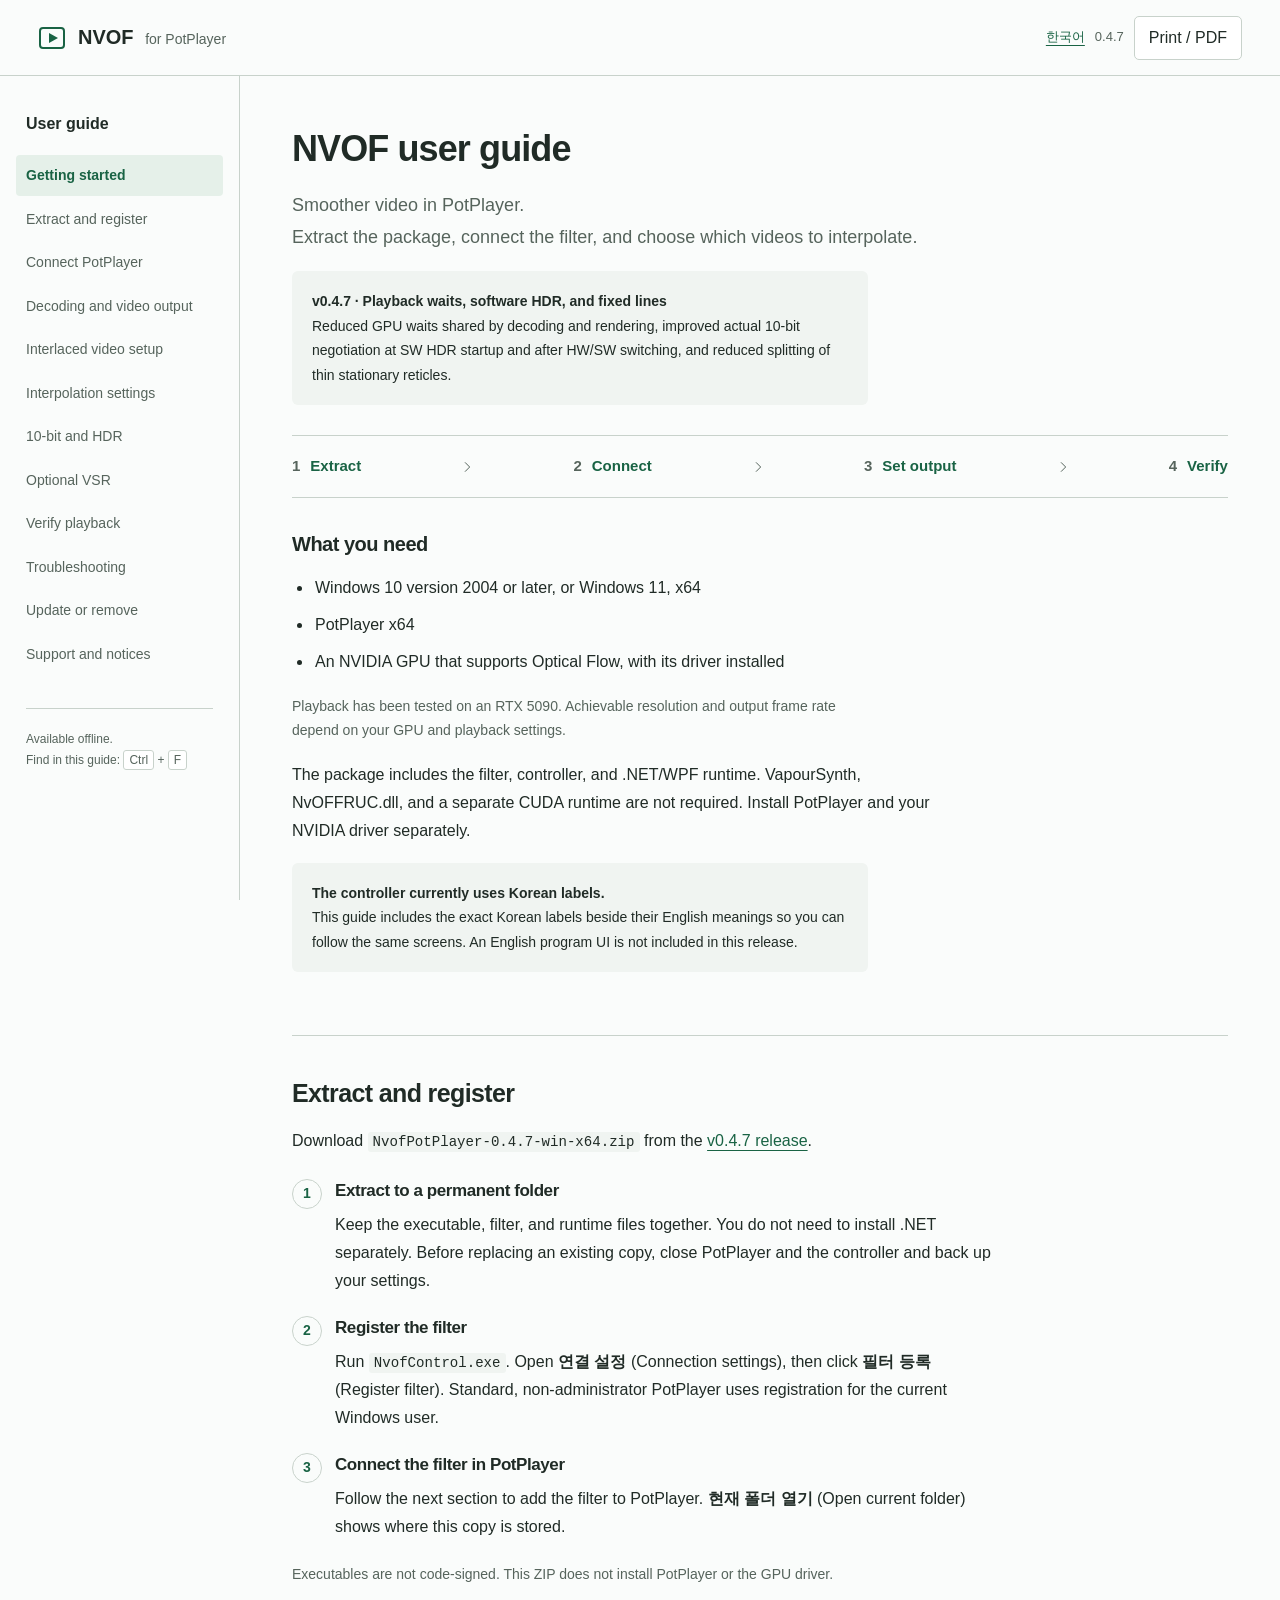
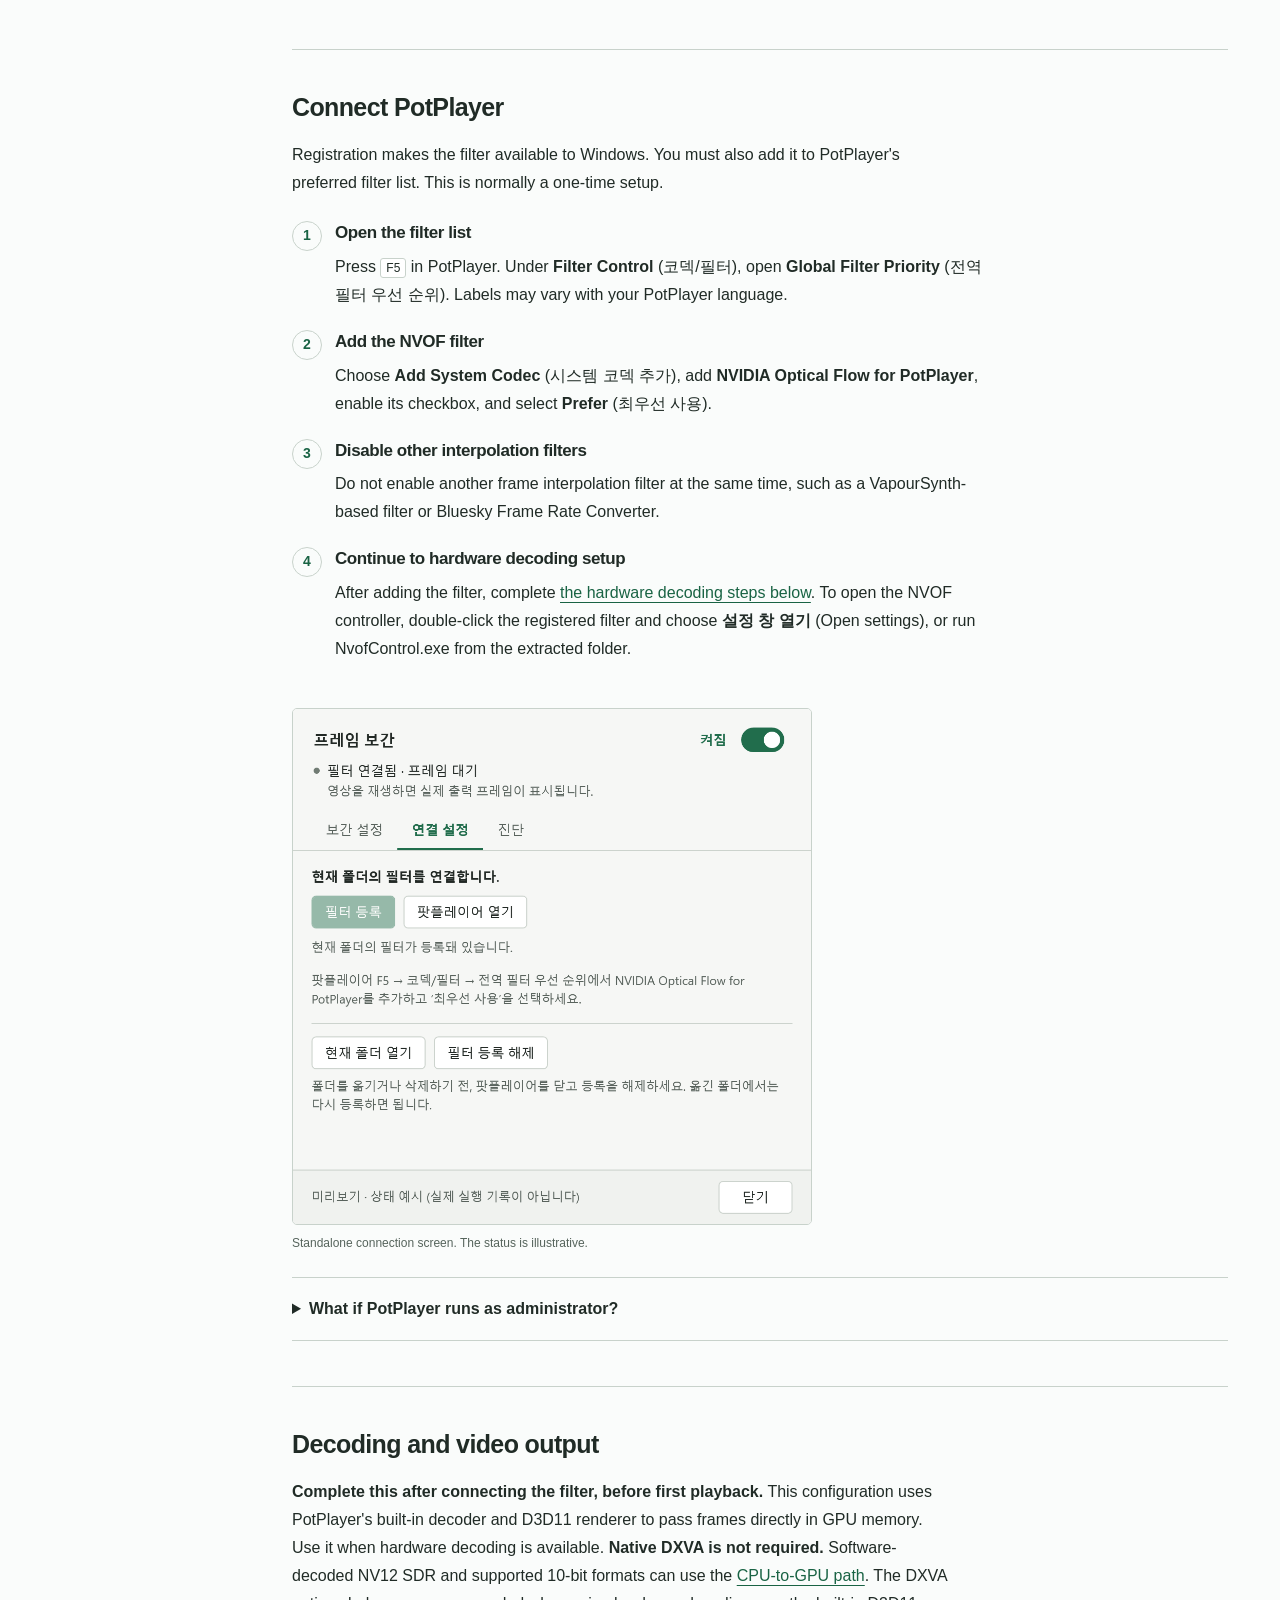
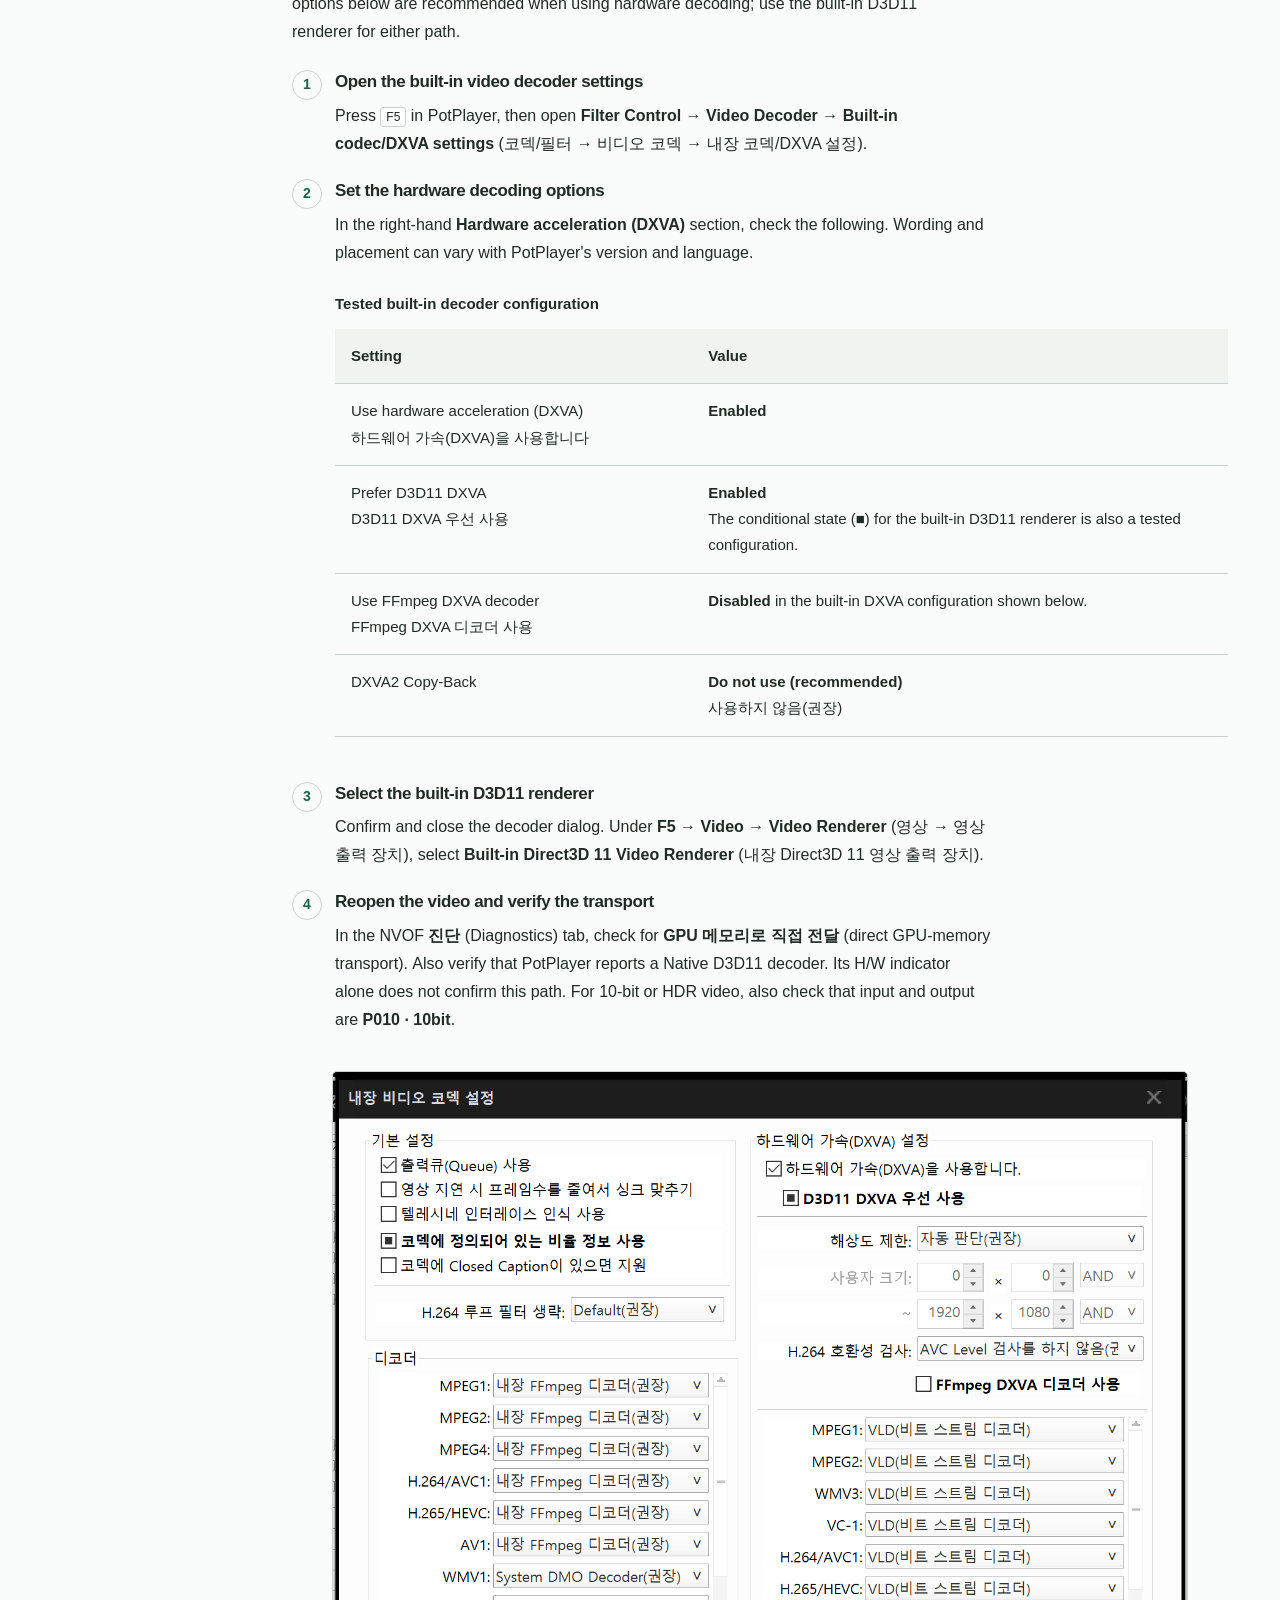
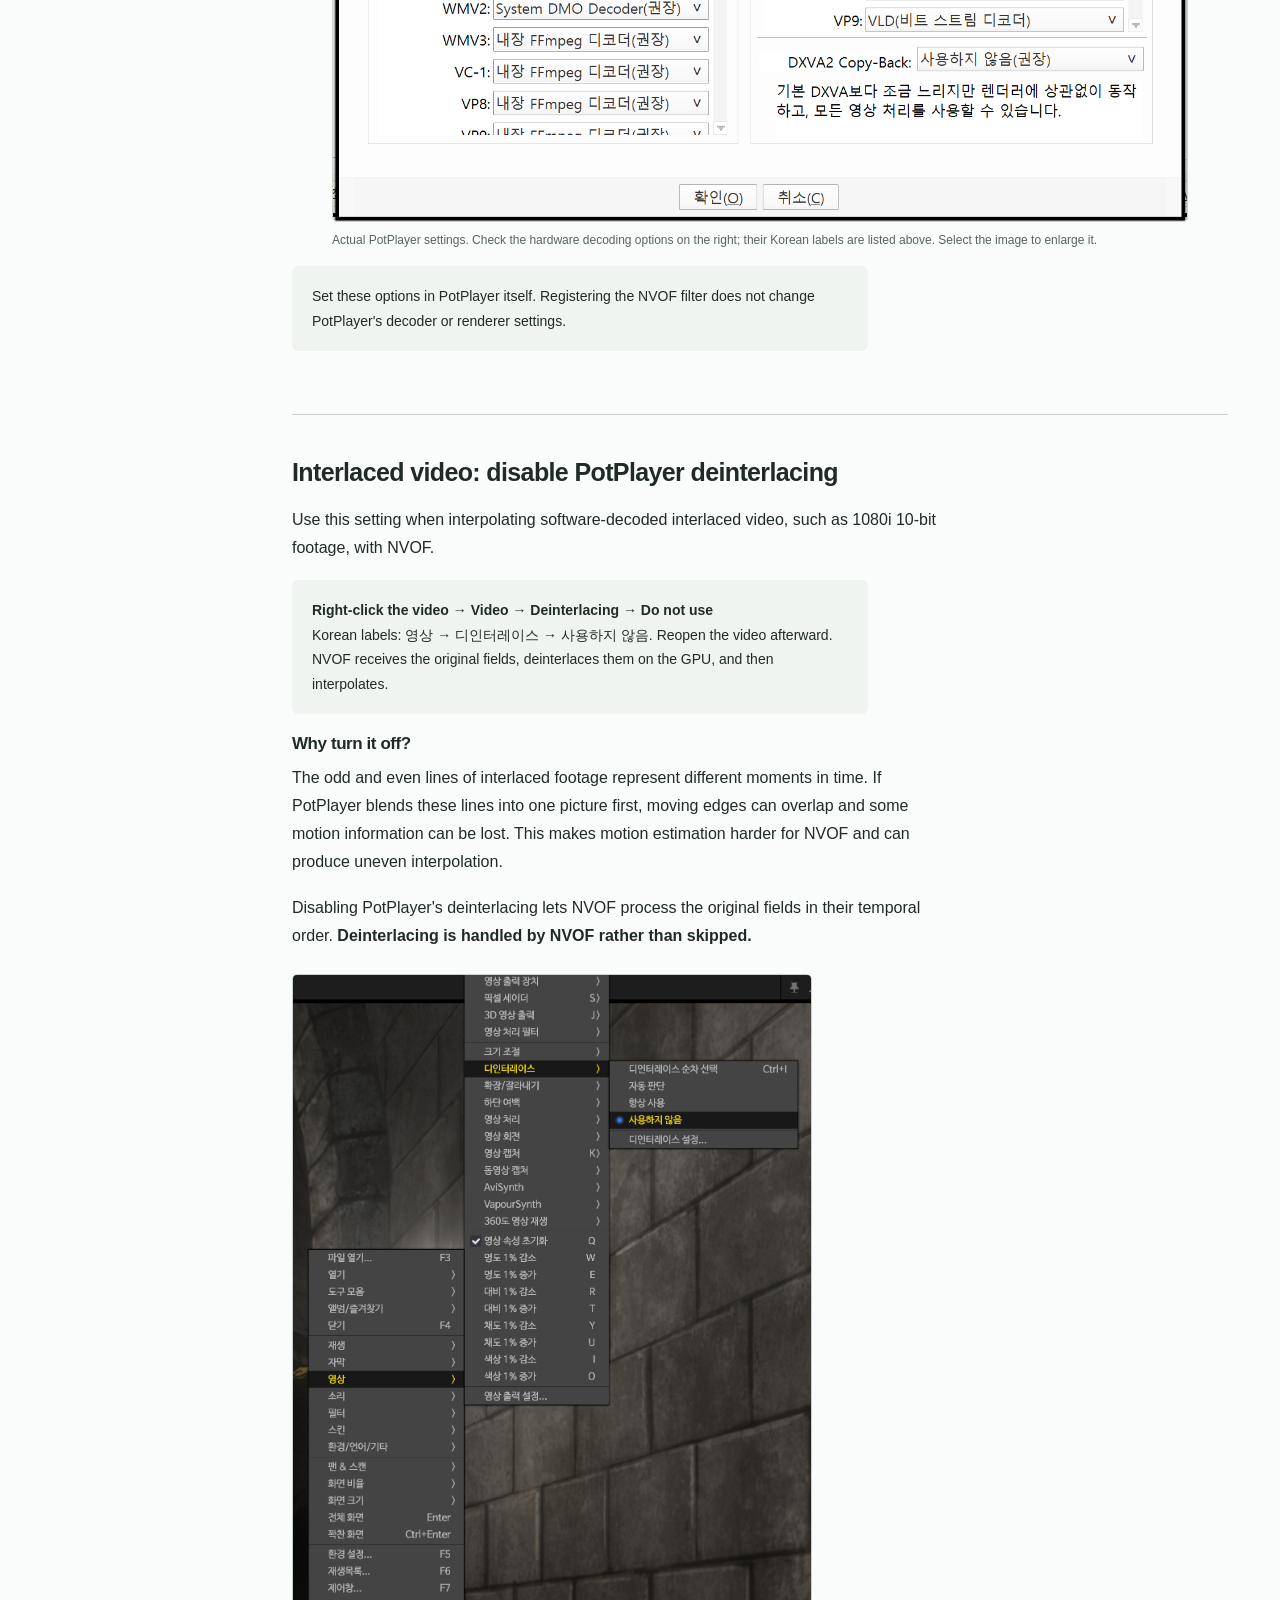
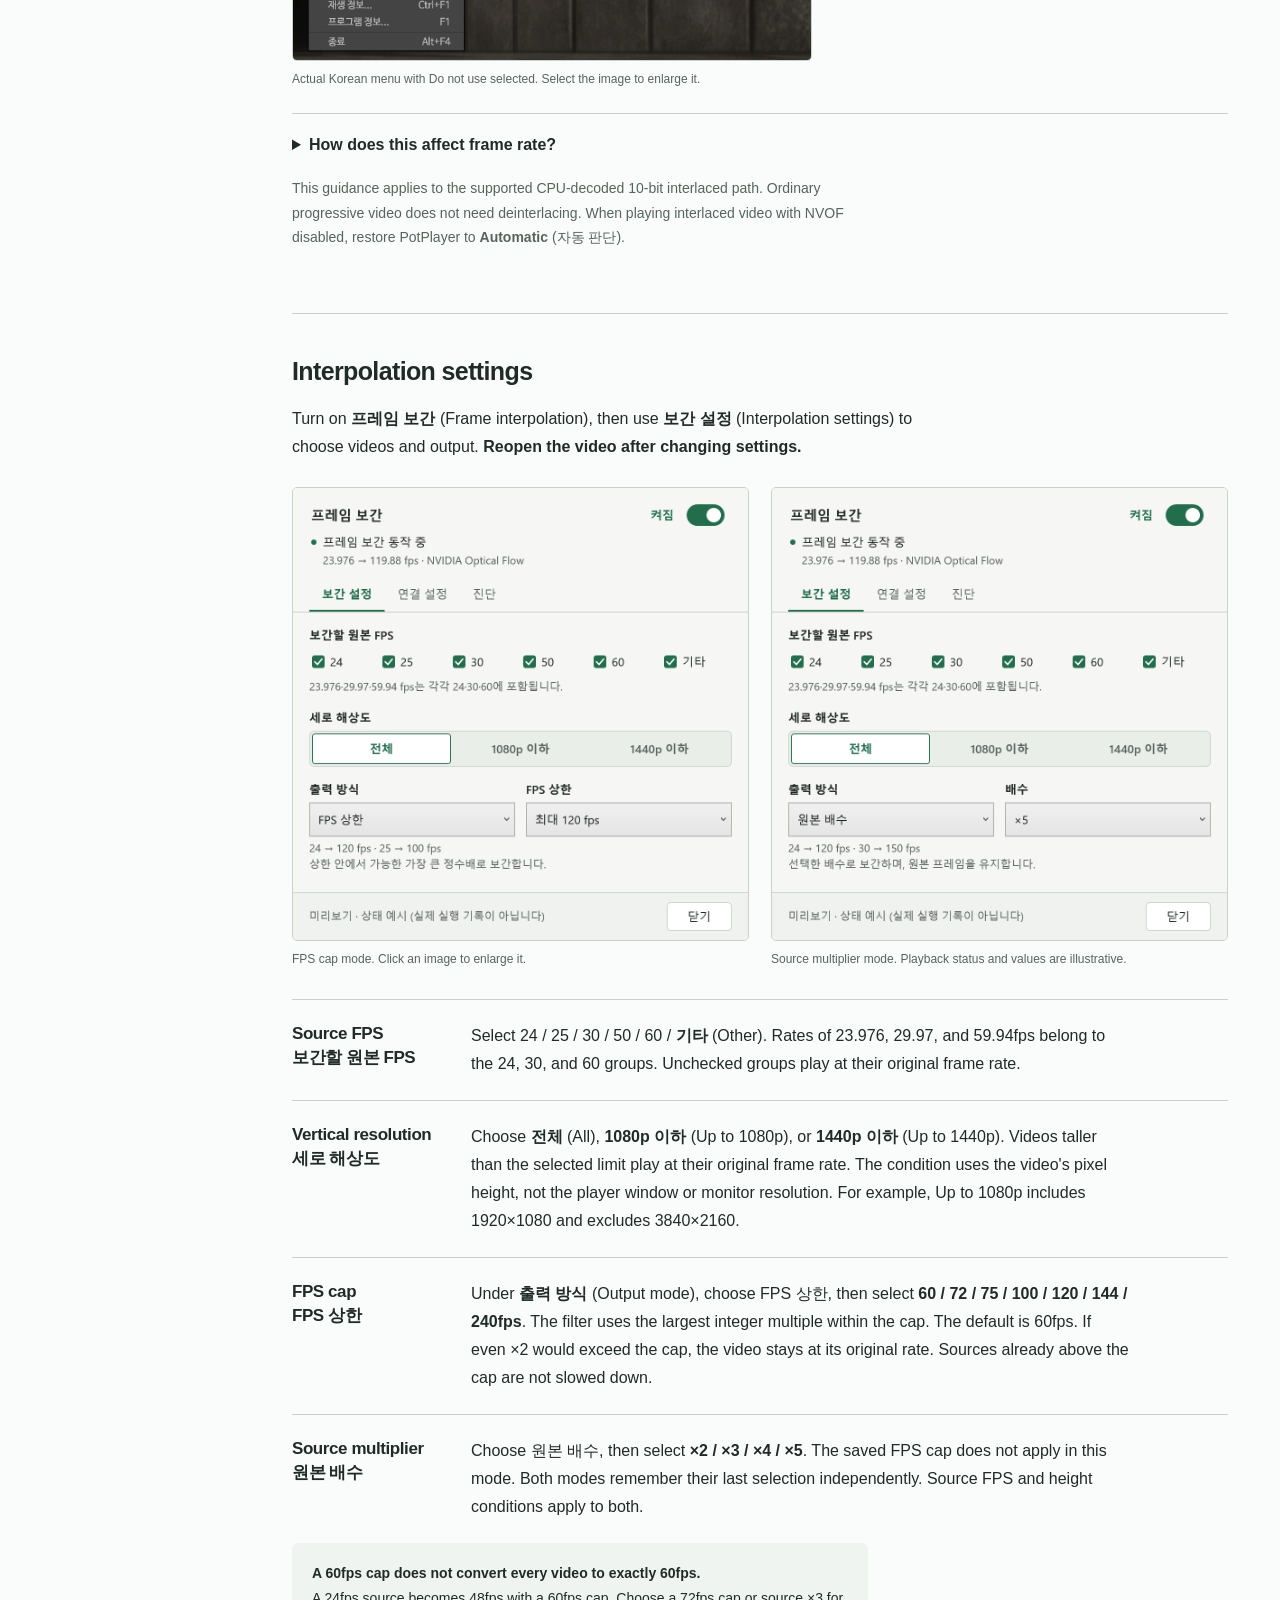
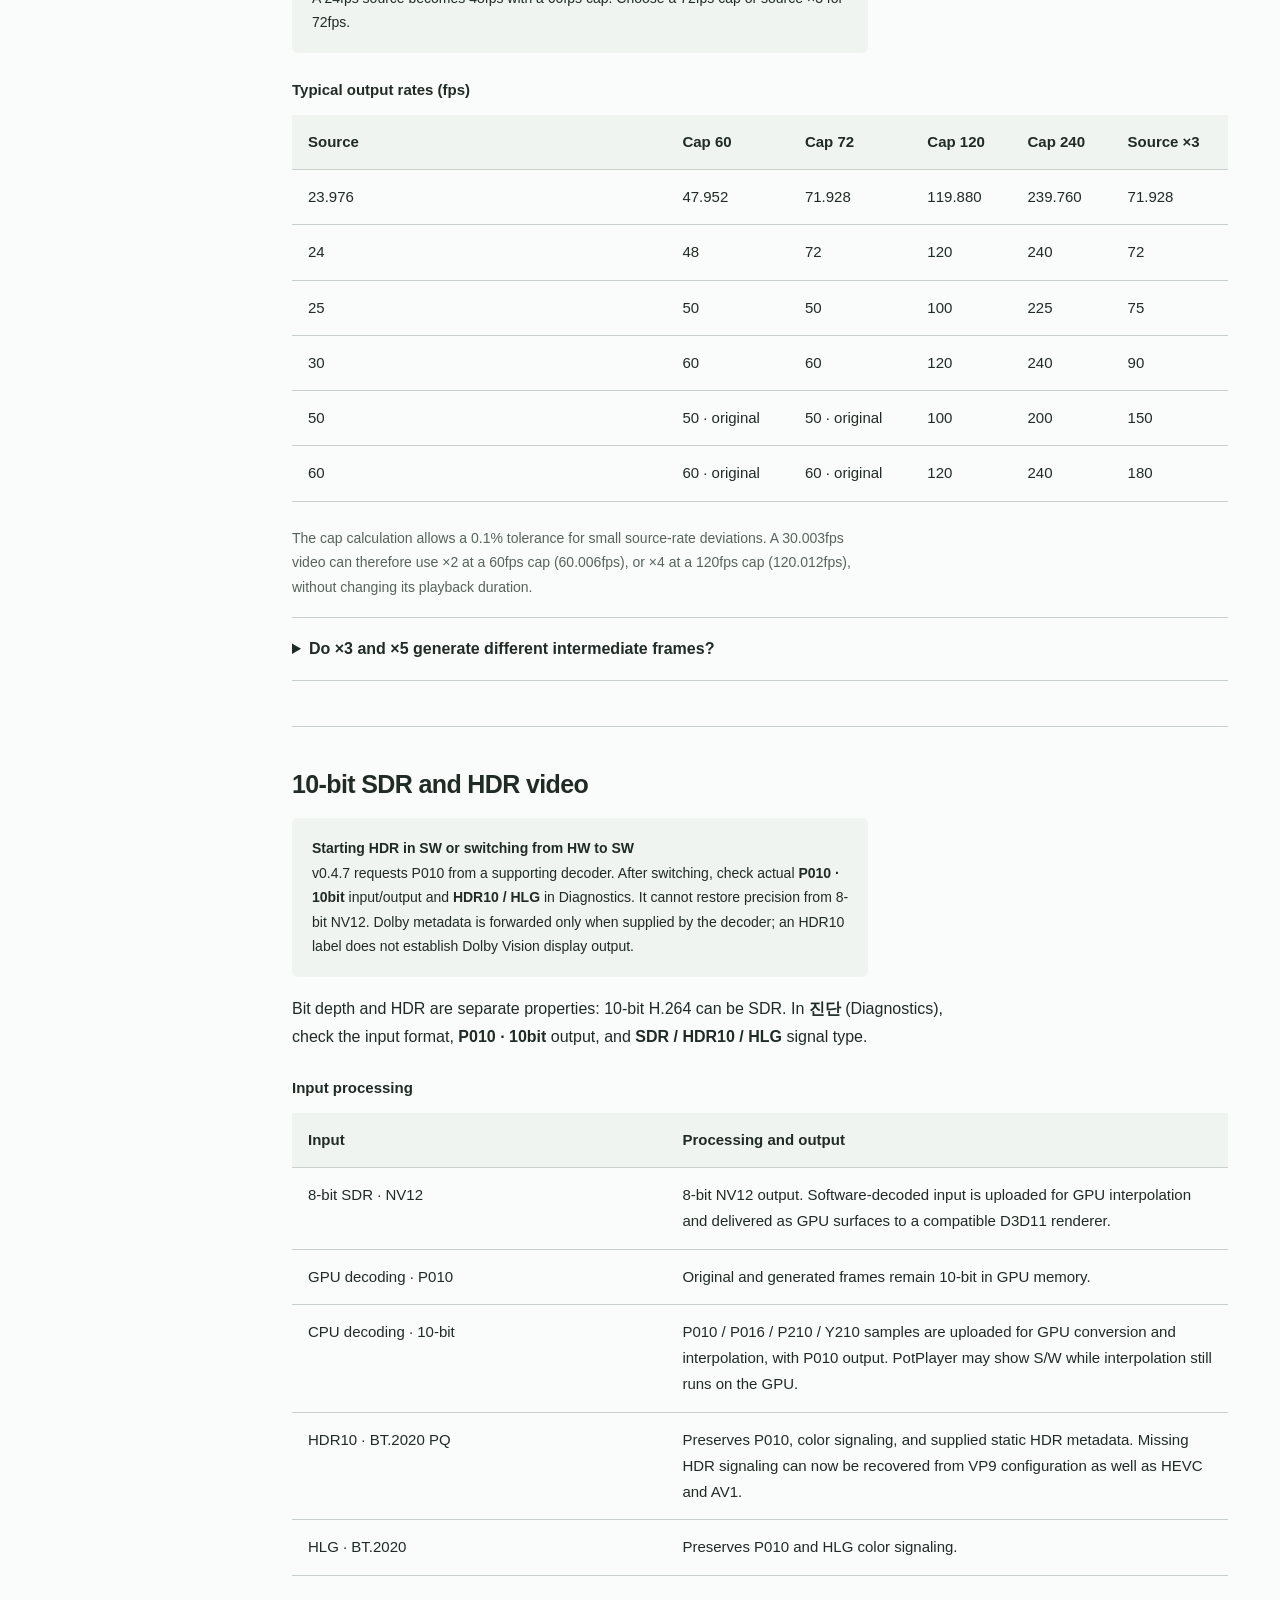
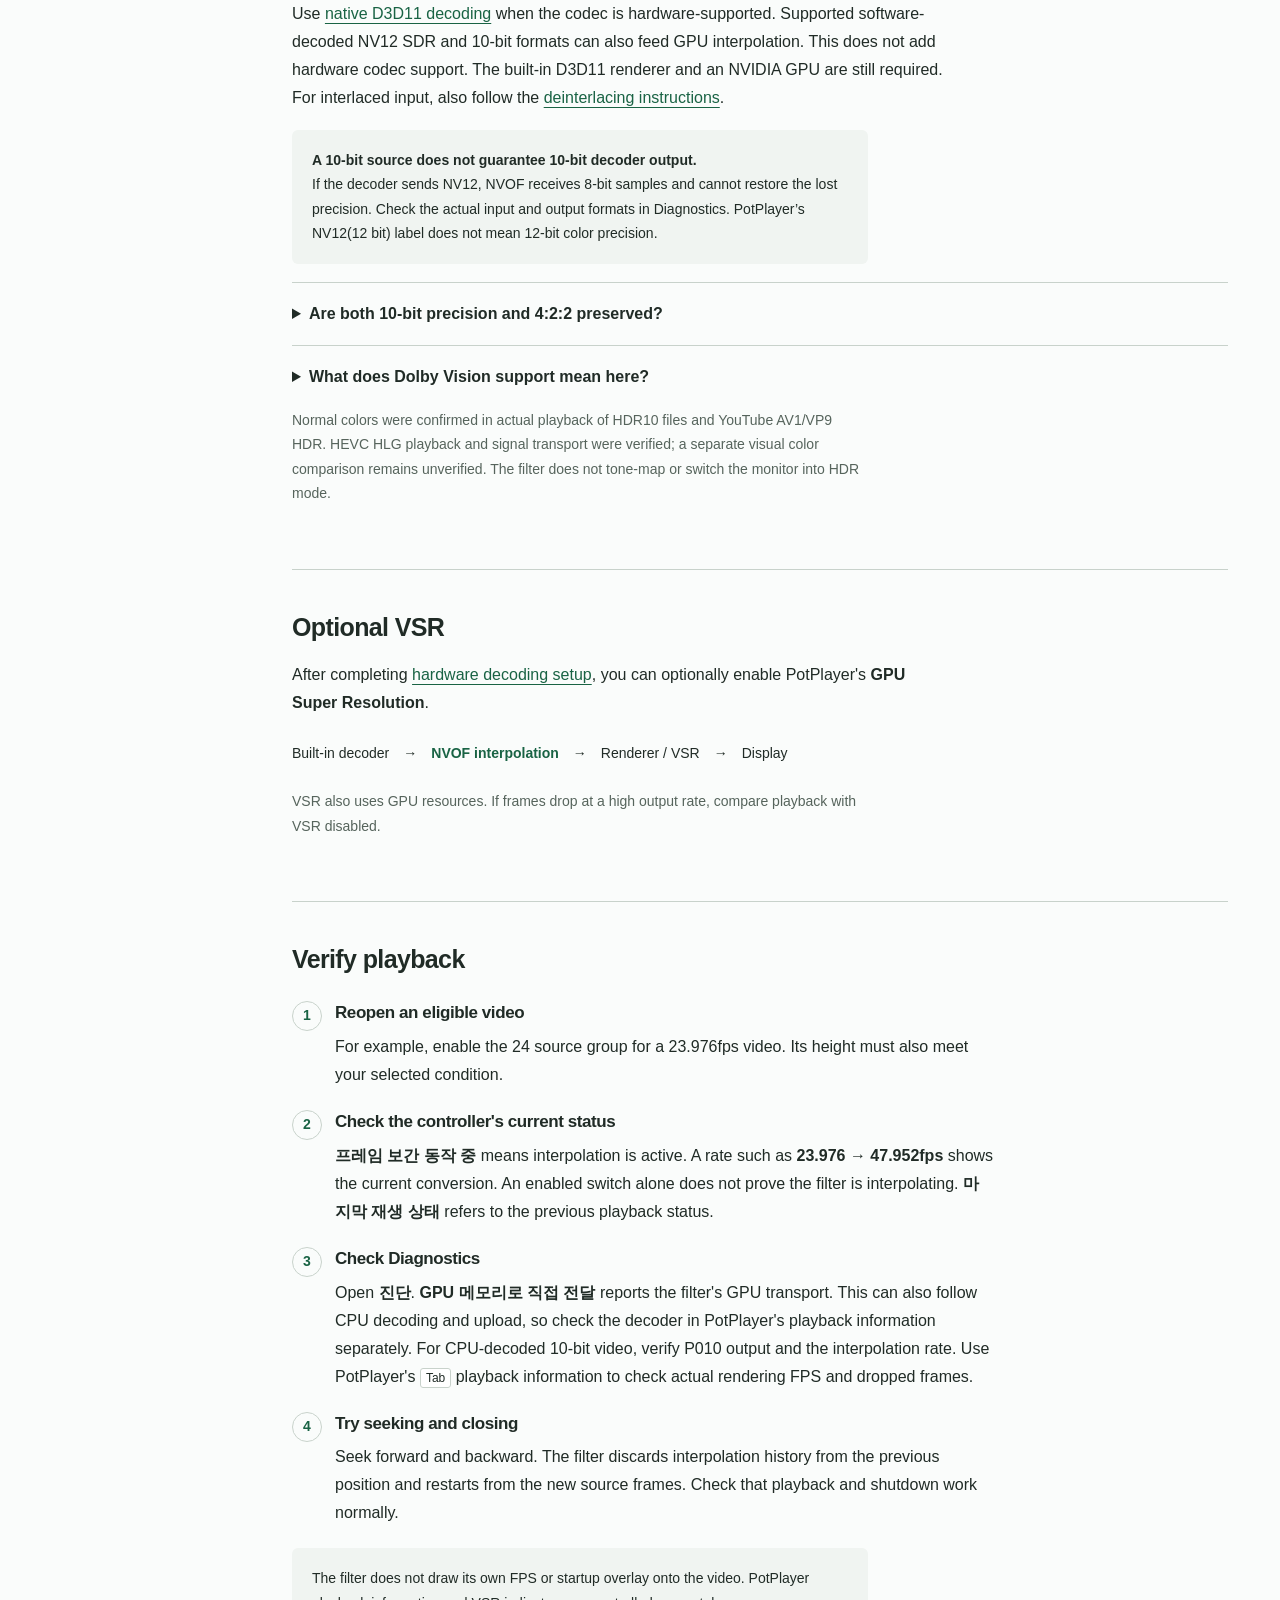
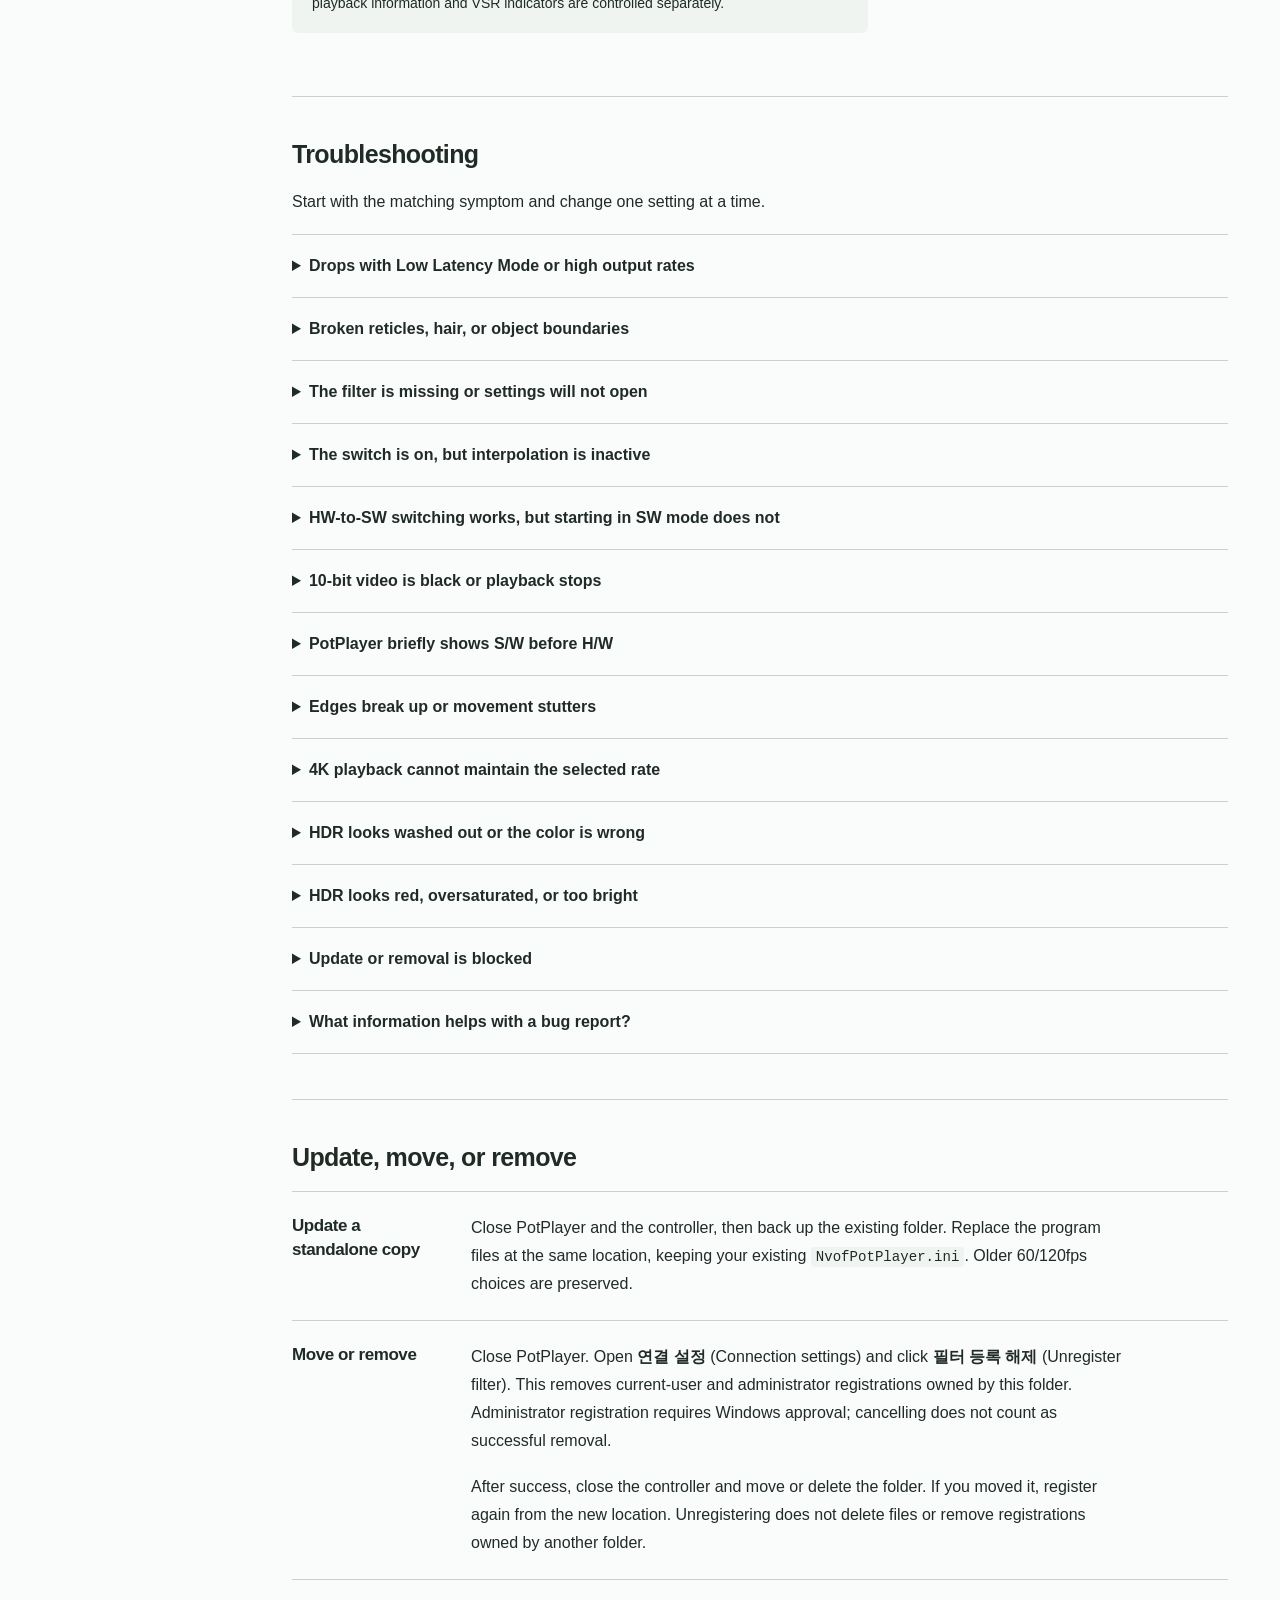
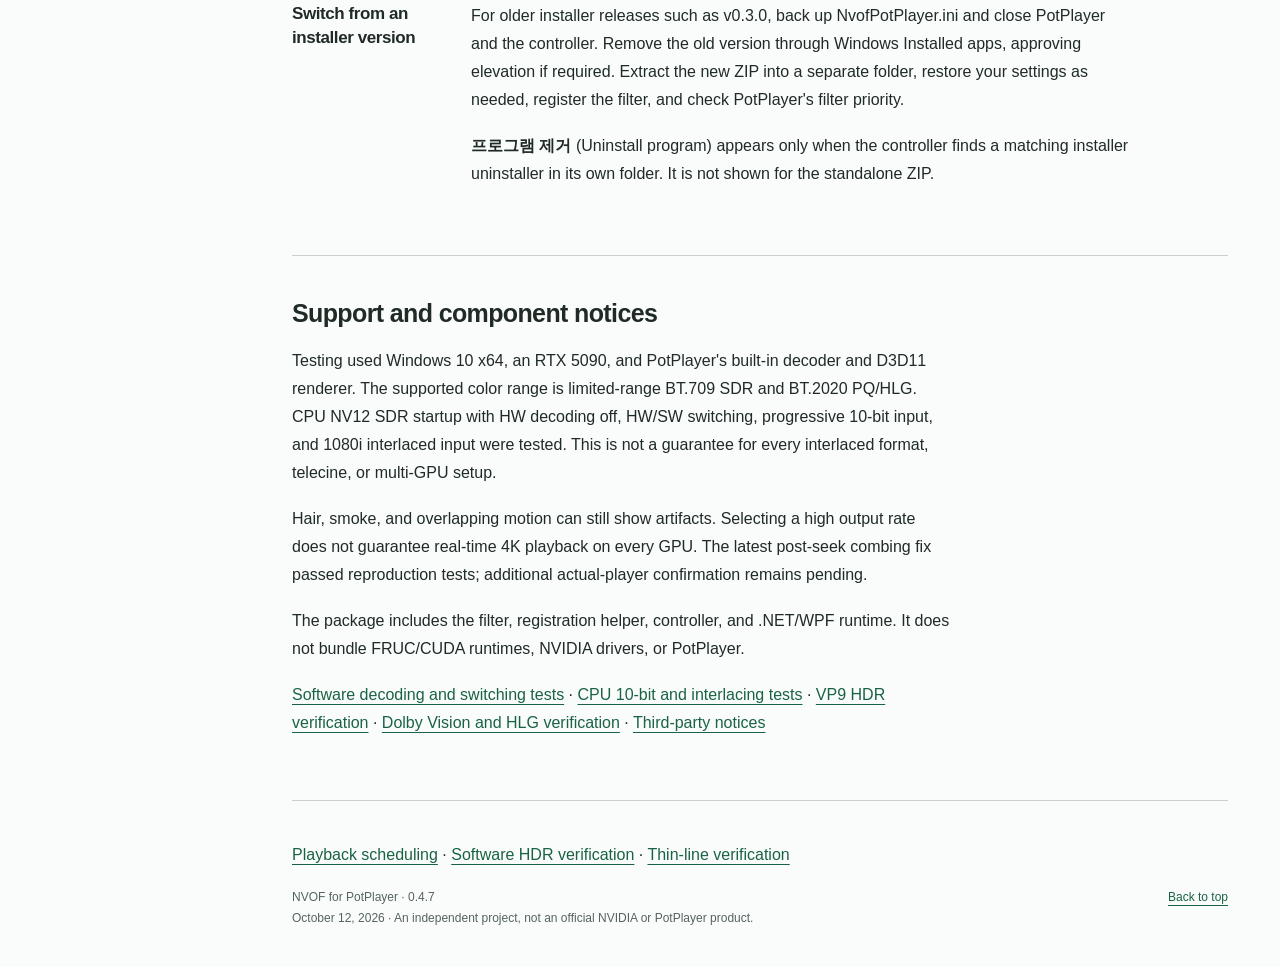
==== commit b43740b1: "Release v0.4.7 with GPU scheduling, software HDR and fixed-line improvements" ====
--- a/docs/manual/en.html
+++ b/docs/manual/en.html
@@ -1,17 +1,17 @@
 <!doctype html>
 <html lang="en"><head><meta charset="utf-8"><meta name="viewport" content="width=device-width,initial-scale=1"><meta name="color-scheme" content="light"><title>NVOF for PotPlayer · User guide</title><link rel="stylesheet" href="manual.css"><script src="manual.js" defer></script></head>
 <body><a class="skip" href="#main">Skip to content</a>
-<header class="top"><a class="brand" href="#start" aria-label="NVOF user guide home"><svg viewBox="0 0 28 28" width="28" height="28" aria-hidden="true"><rect x="2" y="4" width="24" height="20" rx="3" fill="none" stroke="currentColor" stroke-width="2"/><path d="M11 9 20 14 11 19Z" fill="currentColor"/></svg><span>NVOF <span class="brand-sub">for PotPlayer</span></span></a><div class="header-actions"><a class="language-link" href="index.html" lang="ko" hreflang="ko">한국어</a><span class="version">0.4.6</span><button type="button" id="print">Print / PDF</button><button type="button" id="menu" aria-controls="toc" aria-expanded="false">Contents</button></div></header>
+<header class="top"><a class="brand" href="#start" aria-label="NVOF user guide home"><svg viewBox="0 0 28 28" width="28" height="28" aria-hidden="true"><rect x="2" y="4" width="24" height="20" rx="3" fill="none" stroke="currentColor" stroke-width="2"/><path d="M11 9 20 14 11 19Z" fill="currentColor"/></svg><span>NVOF <span class="brand-sub">for PotPlayer</span></span></a><div class="header-actions"><a class="language-link" href="index.html" lang="ko" hreflang="ko">한국어</a><span class="version">0.4.7</span><button type="button" id="print">Print / PDF</button><button type="button" id="menu" aria-controls="toc" aria-expanded="false">Contents</button></div></header>
 <div class="layout"><nav id="toc" aria-label="User guide contents"><p class="nav-title">User guide</p><a href="#start">Getting started</a><a href="#install">Extract and register</a><a href="#connect">Connect PotPlayer</a><a href="#hardware">Decoding and video output</a><a href="#deinterlace">Interlaced video setup</a><a href="#settings">Interpolation settings</a><a href="#tenbit">10-bit and HDR</a><a href="#vsr">Optional VSR</a><a href="#check">Verify playback</a><a href="#troubleshoot">Troubleshooting</a><a href="#update">Update or remove</a><a href="#scope">Support and notices</a><div class="nav-note">Available offline.<br>Find in this guide: <kbd>Ctrl</kbd> + <kbd>F</kbd></div></nav>
 <main id="main">
 <section id="start" class="intro"><h1>NVOF user guide</h1><p class="lead">Smoother video in PotPlayer.<br>Extract the package, connect the filter, and choose which videos to interpolate.</p>
-<p class="note"><strong>v0.4.6 · Interpolate from a software start</strong><br>Fixed interpolation missing when a video is first opened with hardware decoding off. With the built-in D3D11 renderer, you can start directly in SW mode.</p>
+<p class="note"><strong>v0.4.7 · Playback waits, software HDR, and fixed lines</strong><br>Reduced GPU waits shared by decoding and rendering, improved actual 10-bit negotiation at SW HDR startup and after HW/SW switching, and reduced splitting of thin stationary reticles.</p>
 <div class="quick-path" aria-label="First-time setup order"><a href="#install"><span>1</span>Extract</a><svg aria-hidden="true" viewBox="0 0 24 24"><path d="m9 5 7 7-7 7"/></svg><a href="#connect"><span>2</span>Connect</a><svg aria-hidden="true" viewBox="0 0 24 24"><path d="m9 5 7 7-7 7"/></svg><a href="#hardware"><span>3</span>Set output</a><svg aria-hidden="true" viewBox="0 0 24 24"><path d="m9 5 7 7-7 7"/></svg><a href="#check"><span>4</span>Verify</a></div>
 <h2>What you need</h2><ul class="checklist"><li>Windows 10 version 2004 or later, or Windows 11, x64</li><li>PotPlayer x64</li><li>An NVIDIA GPU that supports Optical Flow, with its driver installed</li></ul>
 <p class="muted">Playback has been tested on an RTX 5090. Achievable resolution and output frame rate depend on your GPU and playback settings.</p>
 <p>The package includes the filter, controller, and .NET/WPF runtime. VapourSynth, NvOFFRUC.dll, and a separate CUDA runtime are not required. Install PotPlayer and your NVIDIA driver separately.</p>
 <p class="note"><strong>The controller currently uses Korean labels.</strong><br>This guide includes the exact Korean labels beside their English meanings so you can follow the same screens. An English program UI is not included in this release.</p></section>
-<section id="install"><h2>Extract and register</h2><p>Download <code>NvofPotPlayer-0.4.6-win-x64.zip</code> from the <a href="https://github.com/mkyoon80-alt/nvof-potplayer/releases/tag/v0.4.6">v0.4.6 release</a>.</p>
+<section id="install"><h2>Extract and register</h2><p>Download <code>NvofPotPlayer-0.4.7-win-x64.zip</code> from the <a href="https://github.com/mkyoon80-alt/nvof-potplayer/releases/tag/v0.4.7">v0.4.7 release</a>.</p>
 <ol class="steps"><li><h3>Extract to a permanent folder</h3><p>Keep the executable, filter, and runtime files together. You do not need to install .NET separately. Before replacing an existing copy, close PotPlayer and the controller and back up your settings.</p></li><li><h3>Register the filter</h3><p>Run <code>NvofControl.exe</code>. Open <strong>연결 설정</strong> (Connection settings), then click <strong>필터 등록</strong> (Register filter). Standard, non-administrator PotPlayer uses registration for the current Windows user.</p></li><li><h3>Connect the filter in PotPlayer</h3><p>Follow the next section to add the filter to PotPlayer. <strong>현재 폴더 열기</strong> (Open current folder) shows where this copy is stored.</p></li></ol>
 <p class="muted">Executables are not code-signed. This ZIP does not install PotPlayer or the GPU driver.</p></section>
 <section id="connect"><h2>Connect PotPlayer</h2><p>Registration makes the filter available to Windows. You must also add it to PotPlayer's preferred filter list. This is normally a one-time setup.</p>
@@ -56,7 +56,7 @@
 <tr><th scope="row">23.976</th><td>47.952</td><td>71.928</td><td>119.880</td><td>239.760</td><td>71.928</td></tr><tr><th scope="row">24</th><td>48</td><td>72</td><td>120</td><td>240</td><td>72</td></tr><tr><th scope="row">25</th><td>50</td><td>50</td><td>100</td><td>225</td><td>75</td></tr><tr><th scope="row">30</th><td>60</td><td>60</td><td>120</td><td>240</td><td>90</td></tr><tr><th scope="row">50</th><td>50 · original</td><td>50 · original</td><td>100</td><td>200</td><td>150</td></tr><tr><th scope="row">60</th><td>60 · original</td><td>60 · original</td><td>120</td><td>240</td><td>180</td></tr></tbody></table></div>
 <p class="muted">The cap calculation allows a 0.1% tolerance for small source-rate deviations. A 30.003fps video can therefore use ×2 at a 60fps cap (60.006fps), or ×4 at a 120fps cap (120.012fps), without changing its playback duration.</p>
 <details><summary>Do ×3 and ×5 generate different intermediate frames?</summary><p>Yes. ×3 generates frames at one-third and two-thirds of the interval between two originals. ×5 uses 20%, 40%, 60%, and 80%. These are individually synthesized frames, not repeated copies of one midpoint. Higher output rates require more processing; check the actual rendering rate and dropped frames in PotPlayer.</p></details></section>
-<section id="tenbit"><h2>10-bit SDR and HDR video</h2>
+<section id="tenbit"><h2>10-bit SDR and HDR video</h2><p class="note"><strong>Starting HDR in SW or switching from HW to SW</strong><br>v0.4.7 requests P010 from a supporting decoder. After switching, check actual <strong>P010 · 10bit</strong> input/output and <strong>HDR10 / HLG</strong> in Diagnostics. It cannot restore precision from 8-bit NV12. Dolby metadata is forwarded only when supplied by the decoder; an HDR10 label does not establish Dolby Vision display output.</p>
 <p>Bit depth and HDR are separate properties: 10-bit H.264 can be SDR. In <strong>진단</strong> (Diagnostics), check the input format, <strong>P010 · 10bit</strong> output, and <strong>SDR / HDR10 / HLG</strong> signal type.</p>
 <div class="table-wrap"><table><caption>Input processing</caption><thead><tr><th scope="col">Input</th><th scope="col">Processing and output</th></tr></thead><tbody>
 <tr><th scope="row">8-bit SDR · NV12</th><td>8-bit NV12 output. Software-decoded input is uploaded for GPU interpolation and delivered as GPU surfaces to a compatible D3D11 renderer.</td></tr>
@@ -73,18 +73,18 @@
 <section id="vsr"><h2>Optional VSR</h2><p>After completing <a href="#hardware">hardware decoding setup</a>, you can optionally enable PotPlayer's <strong>GPU Super Resolution</strong>.</p><div class="pipeline"><span>Built-in decoder</span><span aria-hidden="true">→</span><strong>NVOF interpolation</strong><span aria-hidden="true">→</span><span>Renderer / VSR</span><span aria-hidden="true">→</span><span>Display</span></div><p class="muted">VSR also uses GPU resources. If frames drop at a high output rate, compare playback with VSR disabled.</p></section>
 <section id="check"><h2>Verify playback</h2><ol class="steps"><li><h3>Reopen an eligible video</h3><p>For example, enable the 24 source group for a 23.976fps video. Its height must also meet your selected condition.</p></li><li><h3>Check the controller's current status</h3><p><strong>프레임 보간 동작 중</strong> means interpolation is active. A rate such as <strong>23.976 → 47.952fps</strong> shows the current conversion. An enabled switch alone does not prove the filter is interpolating. <strong>마지막 재생 상태</strong> refers to the previous playback status.</p></li><li><h3>Check Diagnostics</h3><p>Open <strong>진단</strong>. <strong>GPU 메모리로 직접 전달</strong> reports the filter's GPU transport. This can also follow CPU decoding and upload, so check the decoder in PotPlayer's playback information separately. For CPU-decoded 10-bit video, verify P010 output and the interpolation rate. Use PotPlayer's <kbd>Tab</kbd> playback information to check actual rendering FPS and dropped frames.</p></li><li><h3>Try seeking and closing</h3><p>Seek forward and backward. The filter discards interpolation history from the previous position and restarts from the new source frames. Check that playback and shutdown work normally.</p></li></ol><p class="note">The filter does not draw its own FPS or startup overlay onto the video. PotPlayer playback information and VSR indicators are controlled separately.</p></section>
 <section id="troubleshoot"><h2>Troubleshooting</h2><p>Start with the matching symptom and change one setting at a time.</p>
-<details><summary>The filter is missing or settings will not open</summary><ol><li>Check that PotPlayer is x64.</li><li>Use Register filter (필터 등록) from the current extracted folder.</li><li>Fully close and restart PotPlayer.</li><li>Administrator-mode PotPlayer requires administrator registration.</li></ol></details>
+<details><summary>Drops with Low Latency Mode or high output rates</summary><p>v0.4.7 improves shared GPU locking, completion waits, and output buffering. Foreground HW playback at 240fps with Low Latency Mode On was confirmed on an RTX 5090. Turning Low Latency Mode off is not a requirement.</p><p>Check whether Max Frame Rate or Background Application Max Frame Rate in the NVIDIA PotPlayer program profile limits output. Compare foreground and background playback separately. A 165Hz display cannot show all 240 distinct frames per second. Compare a rate within the display refresh, and distinguish continuous-playback drops from seek/resume transitions. Real-time 4K at 240fps is not guaranteed on every GPU.</p></details><details><summary>Broken reticles, hair, or object boundaries</summary><p>v0.4.7 protects thin stationary horizontal and vertical strokes to reduce reticle splitting. It cannot identify every line or moving object. Occlusion artifacts such as the Lupin gun boundary remain unresolved. No general blur or whole-frame hold is introduced.</p></details><details><summary>The filter is missing or settings will not open</summary><ol><li>Check that PotPlayer is x64.</li><li>Use Register filter (필터 등록) from the current extracted folder.</li><li>Fully close and restart PotPlayer.</li><li>Administrator-mode PotPlayer requires administrator registration.</li></ol></details>
 <details><summary>The switch is on, but interpolation is inactive</summary><p>Check PotPlayer's filter checkbox and Prefer setting, the selected source FPS groups, and the height condition. Reopen the video. If an FPS cap allows only ×1, playback stays at the source rate. Diagnostics shows the bypass reason. For 10-bit video, check P010 output and the built-in D3D11 renderer. Software decoding is also supported for the listed formats.</p></details>
-<details><summary>HW-to-SW switching works, but starting in SW mode does not</summary><p>v0.4.6 fixes GPU output being prepared too late for the first software-decoded connection. It also includes the earlier HW/SW switching freeze fix.</p><ol><li>Fully close PotPlayer and the NVOF controller, then update to v0.4.6. Keep your existing <code>NvofPotPlayer.ini</code>.</li><li>Select the built-in D3D11 renderer and reopen the video with hardware decoding disabled. You do not need to enable HW first.</li><li>Check that NVOF appears in the active filter list and that the controller reports active interpolation and an output frame rate.</li></ol><p>S/W indicates CPU decoding. It can remain visible while interpolation runs on the GPU.</p></details>
-<details><summary>10-bit video is black or playback stops</summary><p>Update to v0.4.6, then fully close and reopen PotPlayer. Use the built-in decoder and D3D11 renderer. Check for P010 input and output in Diagnostics. If the issue persists, compare an 8-bit SDR video and report the GPU, driver, diagnostics, and reproduction steps.</p></details>
+<details><summary>HW-to-SW switching works, but starting in SW mode does not</summary><p>v0.4.6 fixed GPU output being prepared too late for the first software-decoded connection. It also includes the earlier HW/SW switching freeze fix.</p><ol><li>Fully close PotPlayer and the NVOF controller, then update to v0.4.7. Keep your existing <code>NvofPotPlayer.ini</code>.</li><li>Select the built-in D3D11 renderer and reopen the video with hardware decoding disabled. You do not need to enable HW first.</li><li>Check that NVOF appears in the active filter list and that the controller reports active interpolation and an output frame rate.</li></ol><p>S/W indicates CPU decoding. It can remain visible while interpolation runs on the GPU.</p></details>
+<details><summary>10-bit video is black or playback stops</summary><p>Update to v0.4.7, then fully close and reopen PotPlayer. Use the built-in decoder and D3D11 renderer. Check for P010 input and output in Diagnostics. If the issue persists, compare an 8-bit SDR video and report the GPU, driver, diagnostics, and reproduction steps.</p></details>
 <details><summary>PotPlayer briefly shows S/W before H/W</summary><p>Labels can change while the filter graph connects and initializes. Once playback stabilizes, check the transport path and output rate in Diagnostics.</p></details>
 <details><summary>Edges break up or movement stutters</summary><p>For interlaced sources, first check the <a href="#deinterlace">deinterlacing setup</a>. Disable other interpolation filters. Compare the same scene with NVOF off and on, reopening the video each time. Try a lower multiplier or another cap. Report the timestamp, source FPS and resolution, GPU/driver, and whether VSR was enabled.</p></details>
 <details><summary>4K playback cannot maintain the selected rate</summary><p>Distinguish drops immediately after seeking or resuming from drops during uninterrupted playback. The controller’s output rate is the target, not proof of the display rate. Check the actual rendering FPS and dropped frames in PotPlayer. Decoding, interpolation, rendering, and VSR all contribute to the load. Try a lower multiplier or turn VSR off for comparison. To exclude 4K videos, select Up to 1080p or Up to 1440p under Vertical resolution.</p></details>
 <details><summary>HDR looks washed out or the color is wrong</summary><p>Missing HDR signaling is recovered for supported HEVC, AV1, and now VP9 streams. Check the built-in D3D11 renderer and look for P010 · 10bit and HDR10 or HLG in Diagnostics. Compare the same scene with the filter disabled. Remember that signal information in the filter does not confirm the display's HDR mode.</p></details>
-<details><summary>HDR becomes oversaturated or red only in fullscreen</summary><p>This has been reported in some setups, but the cause and reproduction conditions are not yet confirmed. Compare the same scene as follows.</p><ol><li>Capture PotPlayer’s playback information (<kbd>Tab</kbd>) in both windowed and fullscreen modes.</li><li>Uncheck NVOF in PotPlayer’s Global Filter Priority and reopen the video. Turning off interpolation in the NVOF controller alone is not the same as excluding the filter.</li><li>Repeat both display modes with the filter excluded. Include the playback information, renderer, Windows HDR setting, and monitor model with the comparison.</li></ol><p>The filter does not perform tone mapping or fullscreen switching, but that alone does not rule out a filter/renderer interaction.</p></details>
+<details><summary>HDR looks red, oversaturated, or too bright</summary><p>Compare the same scene while checking Windows HDR, player HDR output/tone mapping, and the monitor’s HDR/SDR picture mode, color temperature, and saturation. ST 2084 correction for SDR viewing is an HDR-to-SDR display setting, separate from preserving 10-bit frames. Record existing values and change one setting at a time.</p><ol><li>Compare windowed and fullscreen playback information (<kbd>Tab</kbd>).</li><li>Exclude NVOF through Global Filter Priority and reopen the video. Disabling interpolation alone may leave the filter connected.</li><li>If the appearance is unchanged without the filter, compare player, driver, and monitor display settings first. The local HDR-to-SDR overbrightness report also occurred with the filter excluded.</li></ol><p>This does not identify the cause of every HDR report. HDR screenshots alone do not establish the monitor’s actual color or luminance. v0.4.7 does not claim an oversaturation fix.</p></details>
 <details><summary>Update or removal is blocked</summary><p>Close PotPlayer and the controller before replacing files. For removal, first close PotPlayer, unregister through the controller, then close the controller and delete the standalone folder. Administrator registration requires Windows approval to unregister.</p></details>
 <details><summary>What information helps with a bug report?</summary><p>Include NVOF diagnostics, GPU and driver version, source resolution/FPS/color type, the affected timestamp, and reproduction steps. Logs are stored in <code>%LOCALAPPDATA%\NvofPotPlayer</code>. Check for personal file paths before sharing. The program does not automatically upload diagnostics.</p></details></section>
 <section id="update"><h2>Update, move, or remove</h2><div class="setting-row"><h3>Update a standalone copy</h3><p>Close PotPlayer and the controller, then back up the existing folder. Replace the program files at the same location, keeping your existing <code>NvofPotPlayer.ini</code>. Older 60/120fps choices are preserved.</p></div><div class="setting-row"><h3>Move or remove</h3><p>Close PotPlayer. Open <strong>연결 설정</strong> (Connection settings) and click <strong>필터 등록 해제</strong> (Unregister filter). This removes current-user and administrator registrations owned by this folder. Administrator registration requires Windows approval; cancelling does not count as successful removal.</p><p>After success, close the controller and move or delete the folder. If you moved it, register again from the new location. Unregistering does not delete files or remove registrations owned by another folder.</p></div><div class="setting-row"><h3>Switch from an installer version</h3><p>For older installer releases such as v0.3.0, back up NvofPotPlayer.ini and close PotPlayer and the controller. Remove the old version through Windows Installed apps, approving elevation if required. Extract the new ZIP into a separate folder, restore your settings as needed, register the filter, and check PotPlayer's filter priority.</p><p><strong>프로그램 제거</strong> (Uninstall program) appears only when the controller finds a matching installer uninstaller in its own folder. It is not shown for the standalone ZIP.</p></div></section>
 <section id="scope"><h2>Support and component notices</h2><p>Testing used Windows 10 x64, an RTX 5090, and PotPlayer's built-in decoder and D3D11 renderer. The supported color range is limited-range BT.709 SDR and BT.2020 PQ/HLG. CPU NV12 SDR startup with HW decoding off, HW/SW switching, progressive 10-bit input, and 1080i interlaced input were tested. This is not a guarantee for every interlaced format, telecine, or multi-GPU setup.</p><p>Hair, smoke, and overlapping motion can still show artifacts. Selecting a high output rate does not guarantee real-time 4K playback on every GPU. The latest post-seek combing fix passed reproduction tests; additional actual-player confirmation remains pending.</p><p>The package includes the filter, registration helper, controller, and .NET/WPF runtime. It does not bundle FRUC/CUDA runtimes, NVIDIA drivers, or PotPlayer.</p><p><a href="../SW-DECODING.md">Software decoding and switching tests</a> · <a href="../CPU-10BIT.md">CPU 10-bit and interlacing tests</a> · <a href="../VP9-HDR.md">VP9 HDR verification</a> · <a href="../DOLBY-VISION-HLG.md">Dolby Vision and HLG verification</a> · <a href="../../THIRD_PARTY_NOTICES.md">Third-party notices</a></p></section>
-<footer><p>NVOF for PotPlayer · 0.4.6<br>October 12, 2026 · An independent project, not an official NVIDIA or PotPlayer product.</p><a href="#start">Back to top</a></footer>
+<p><a href="../PLAYBACK-PERFORMANCE.md">Playback scheduling</a> · <a href="../SOFTWARE-HDR-TRIAL.md">Software HDR verification</a> · <a href="../THIN-OVERLAY-TRIAL.md">Thin-line verification</a></p><footer><p>NVOF for PotPlayer · 0.4.7<br>October 12, 2026 · An independent project, not an official NVIDIA or PotPlayer product.</p><a href="#start">Back to top</a></footer>
 </main></div><dialog id="image-viewer" aria-label="Enlarged settings screenshot"><button type="button" id="close-image">Close</button><img id="large-image" alt=""></dialog></body></html>
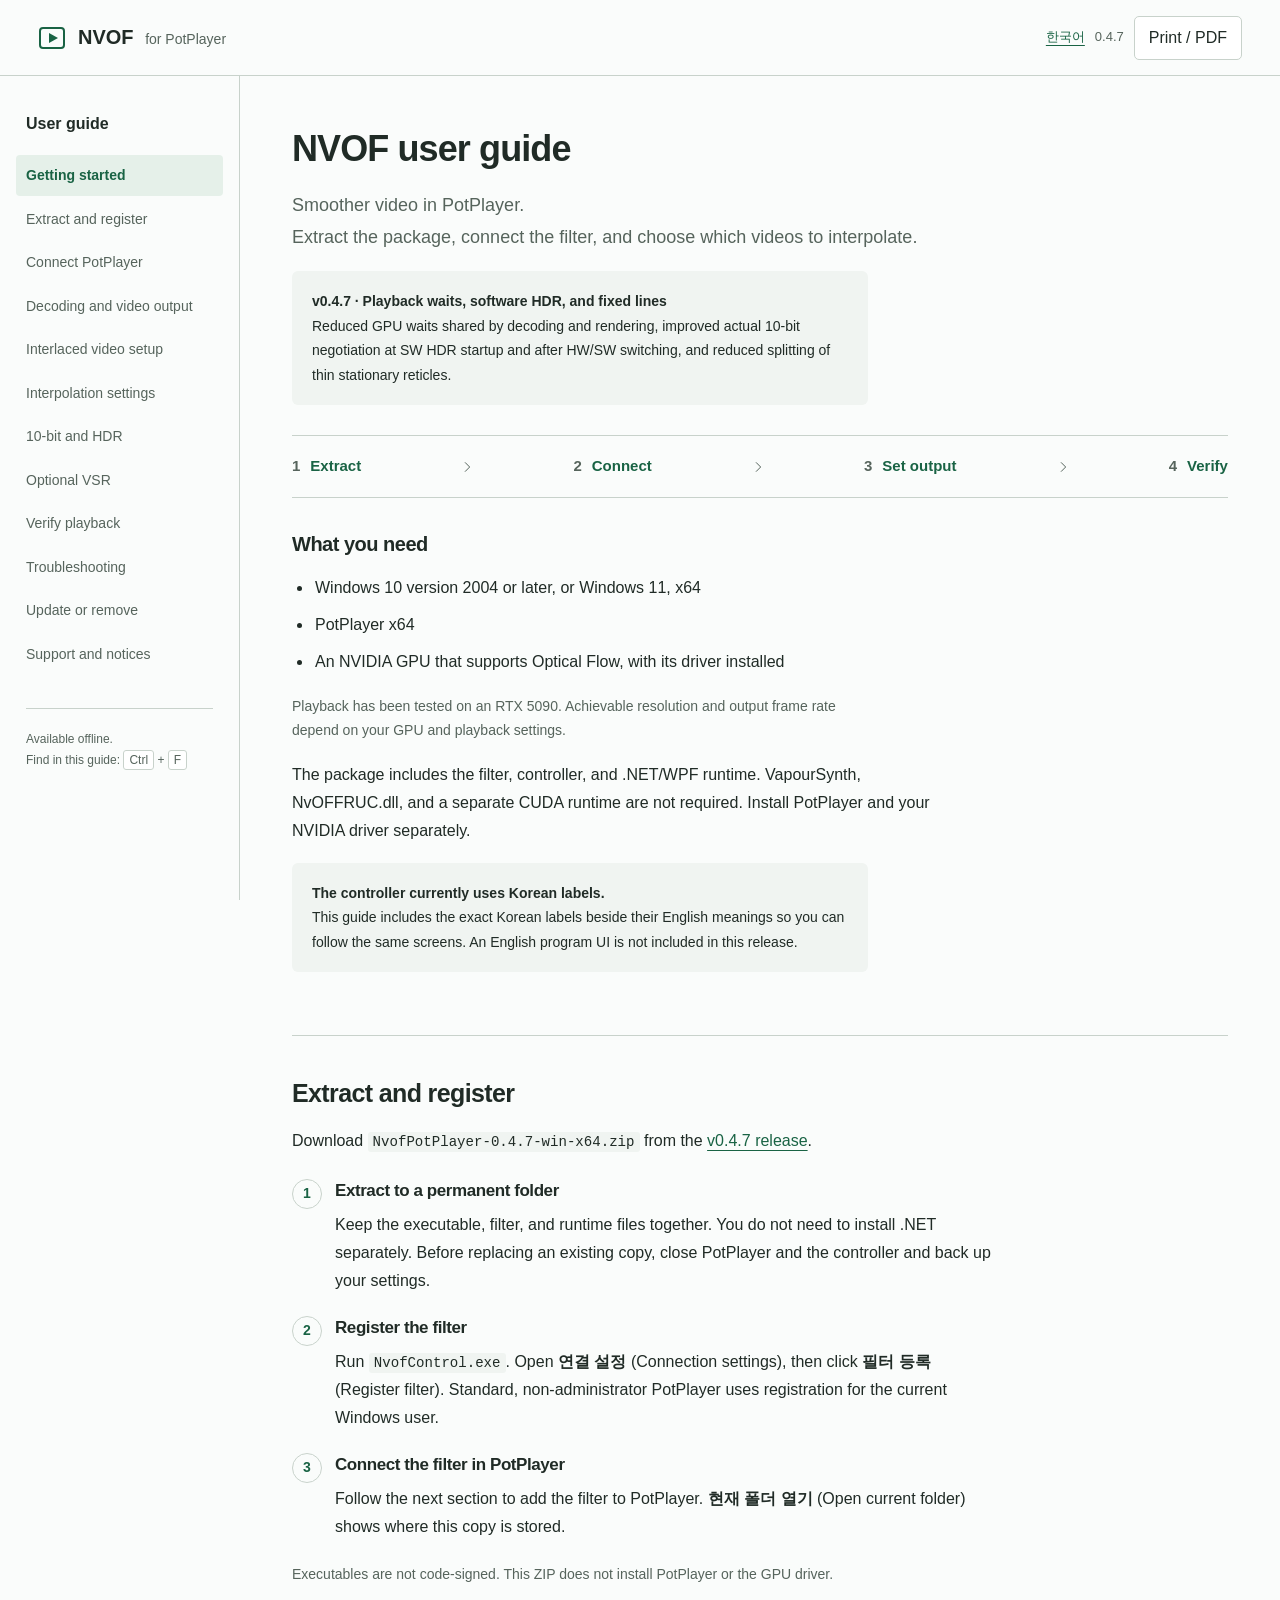
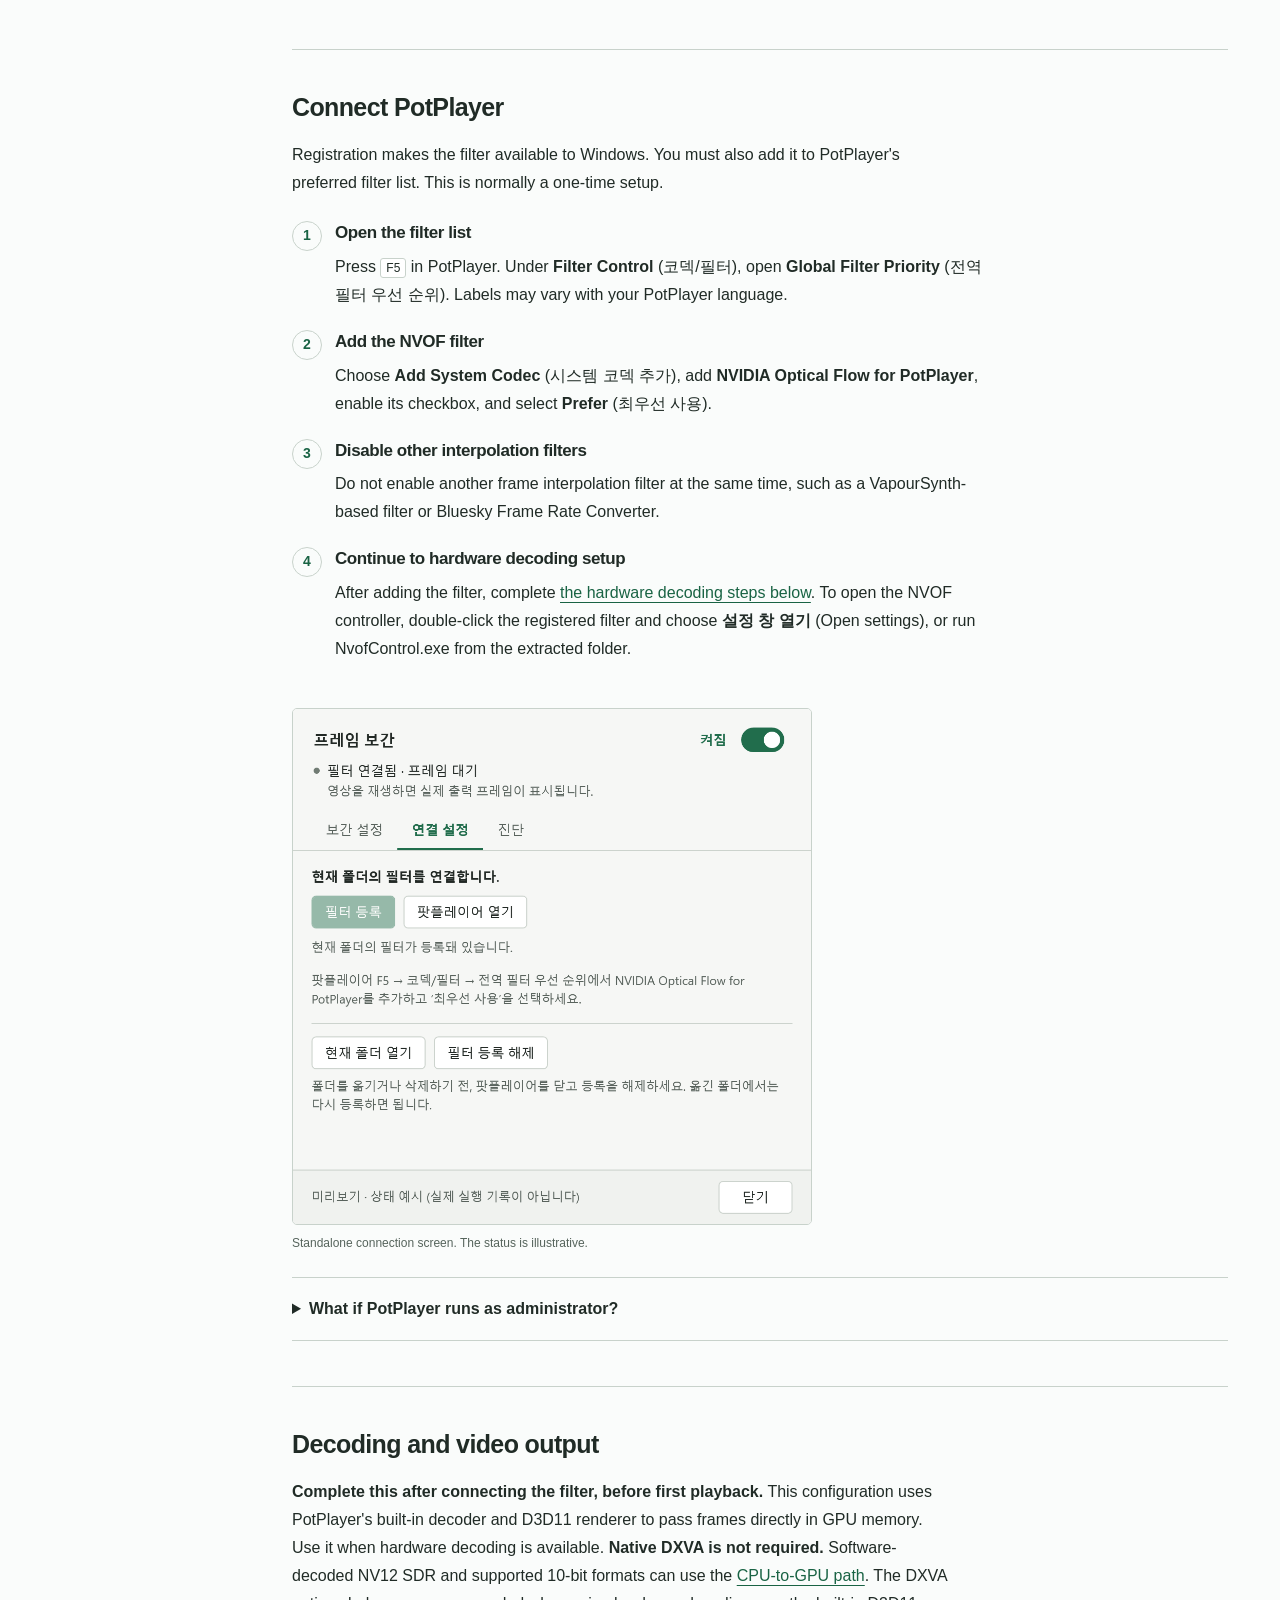
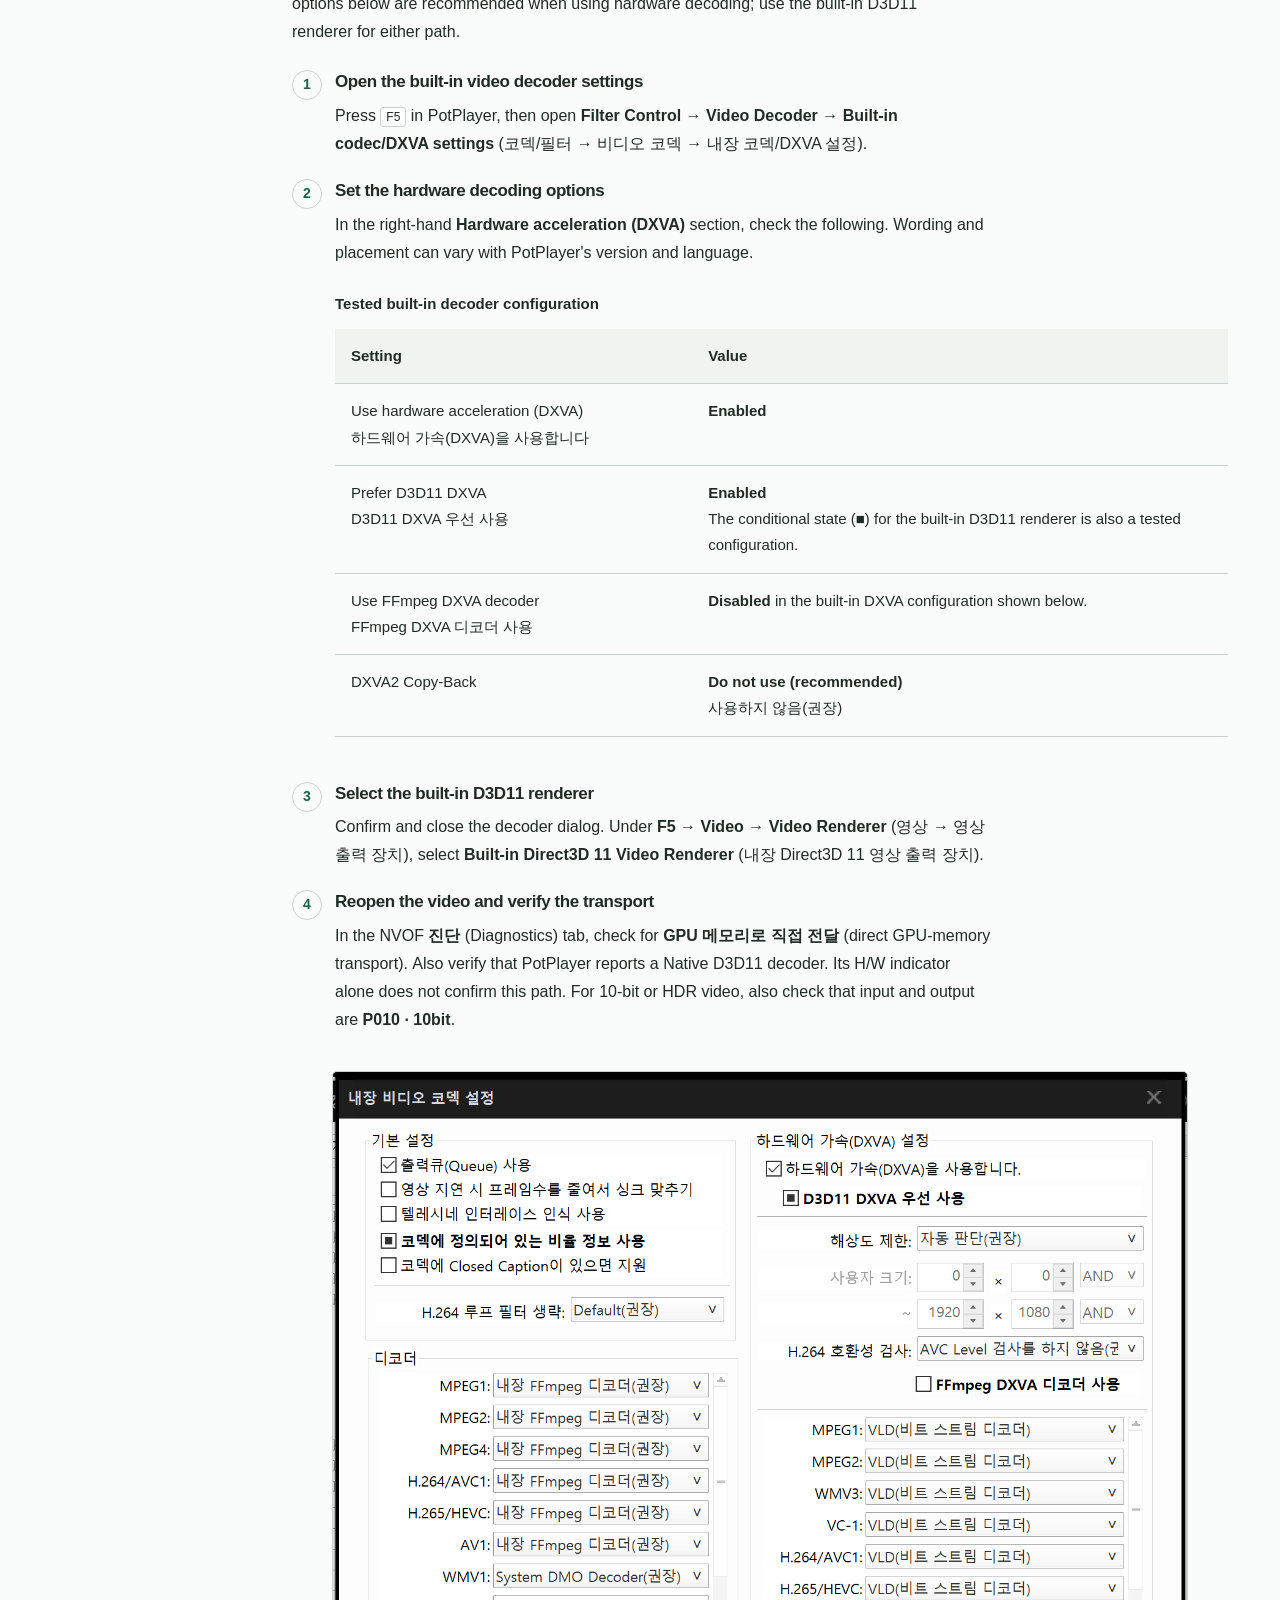
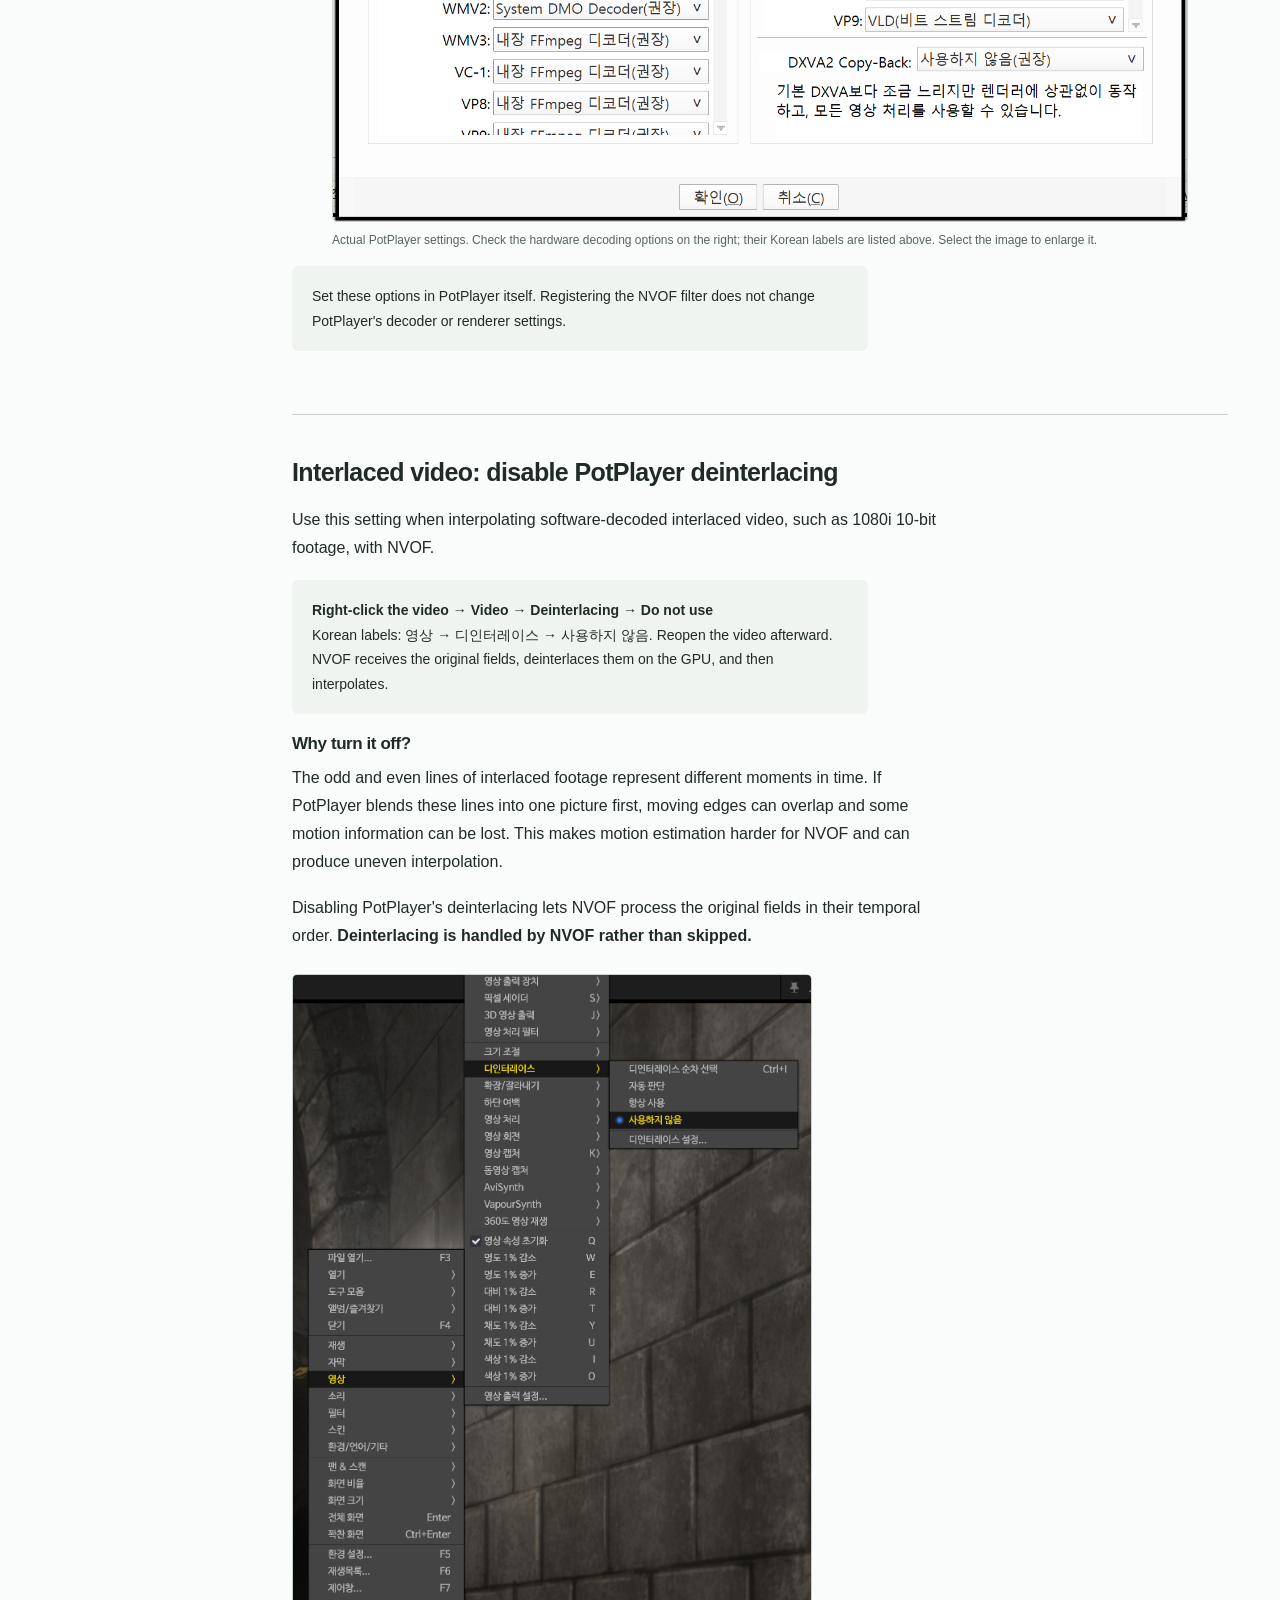
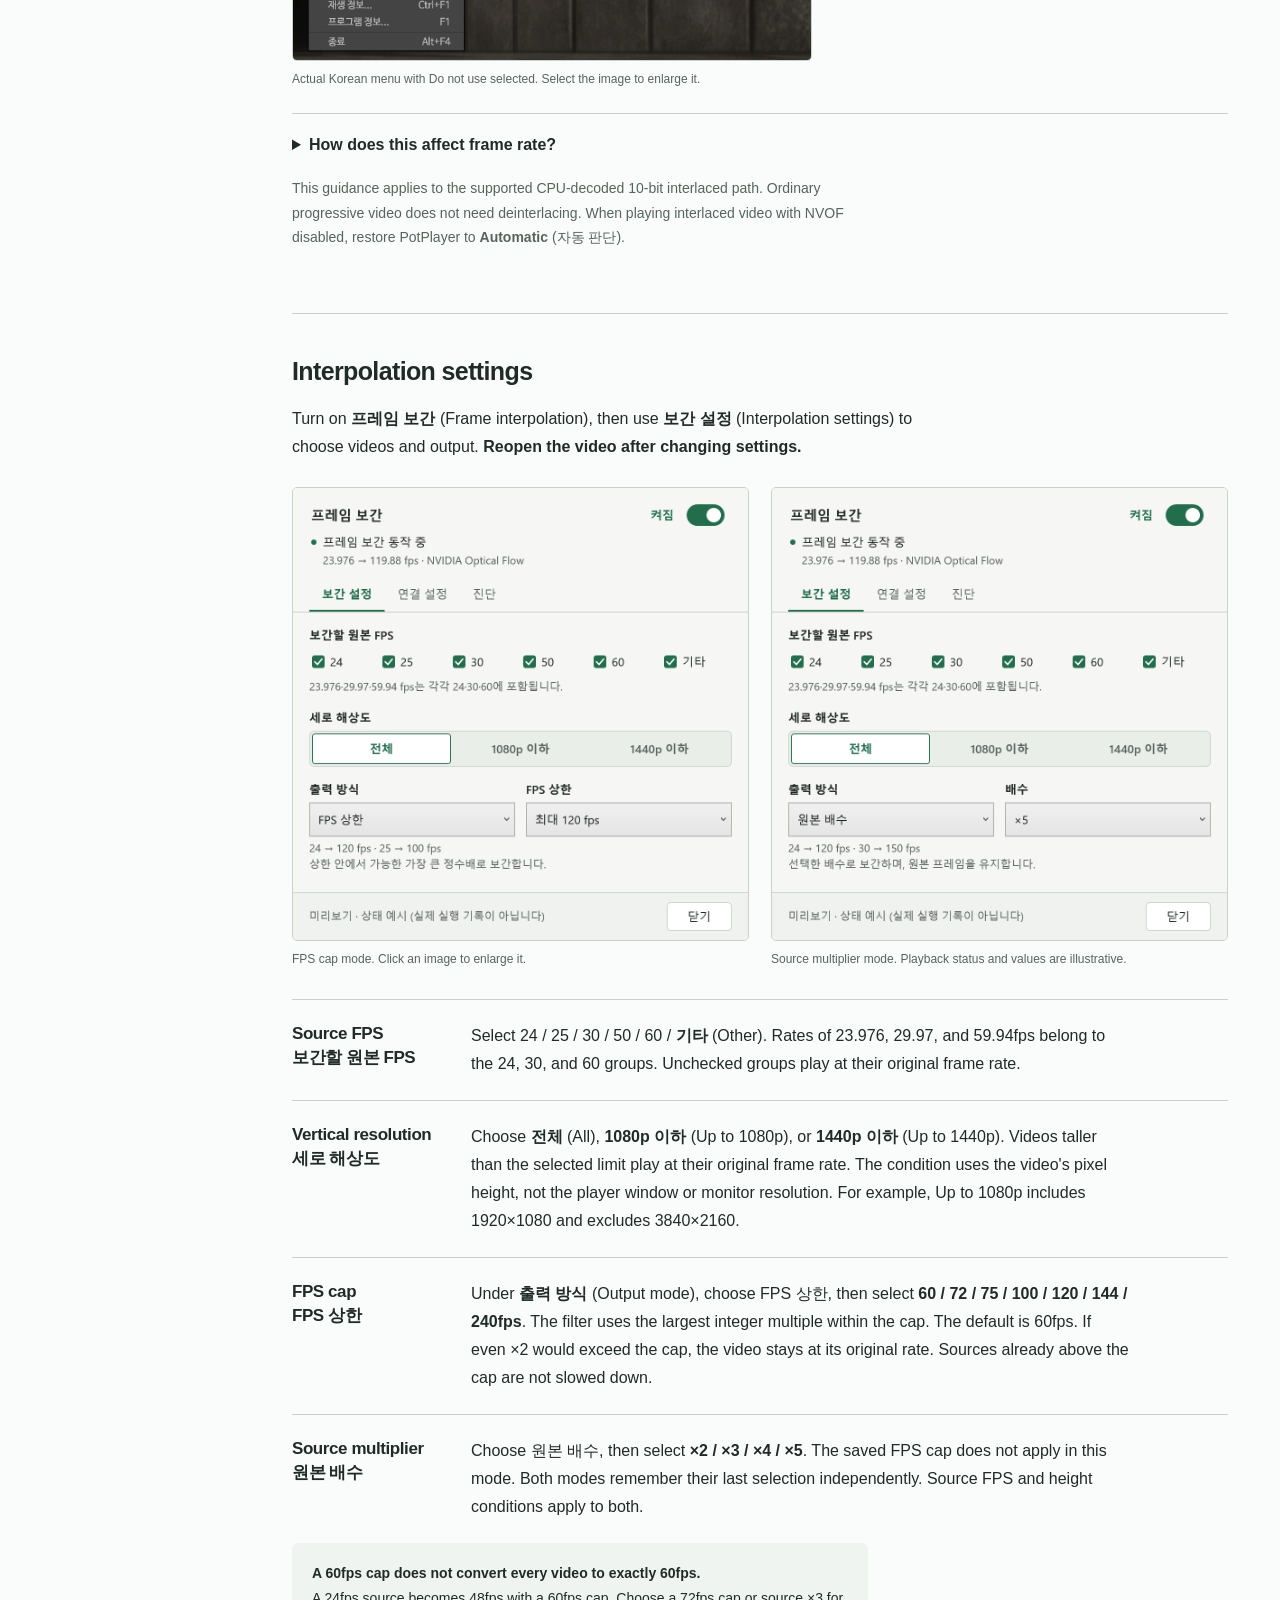
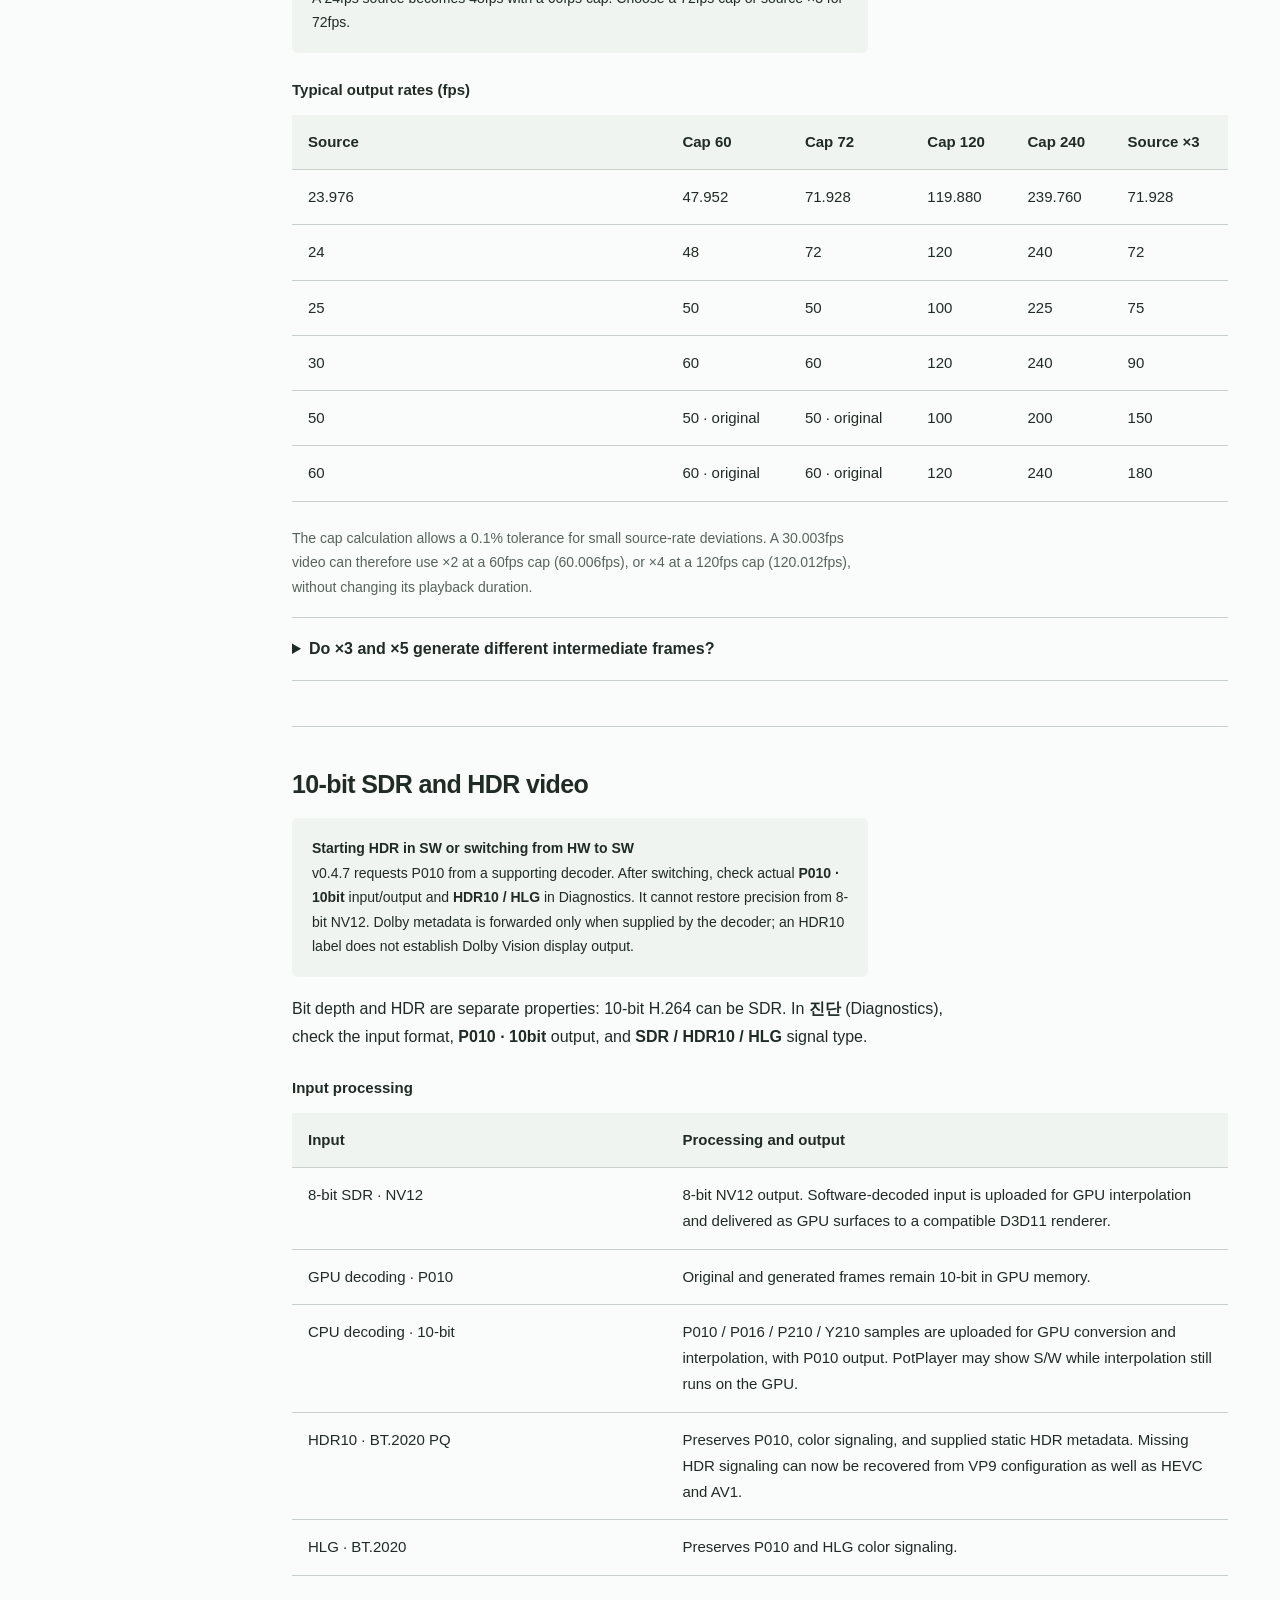
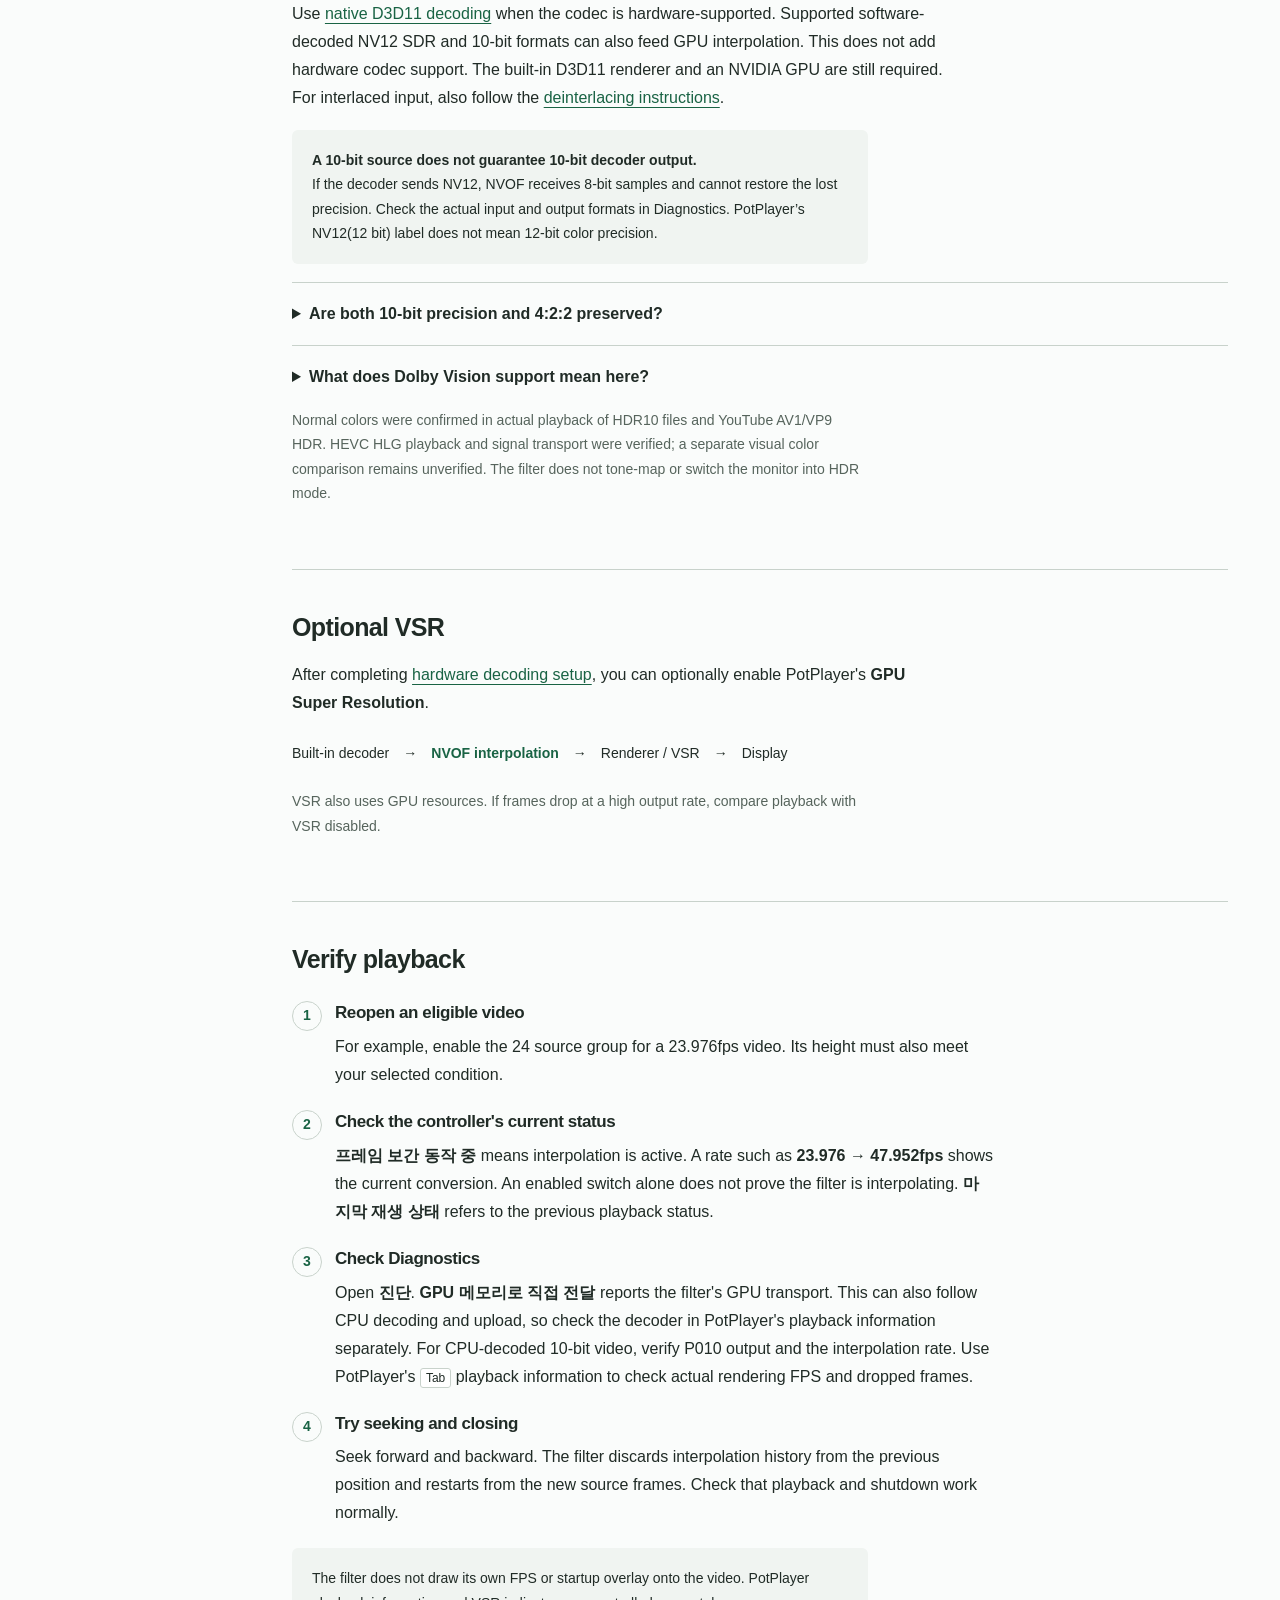
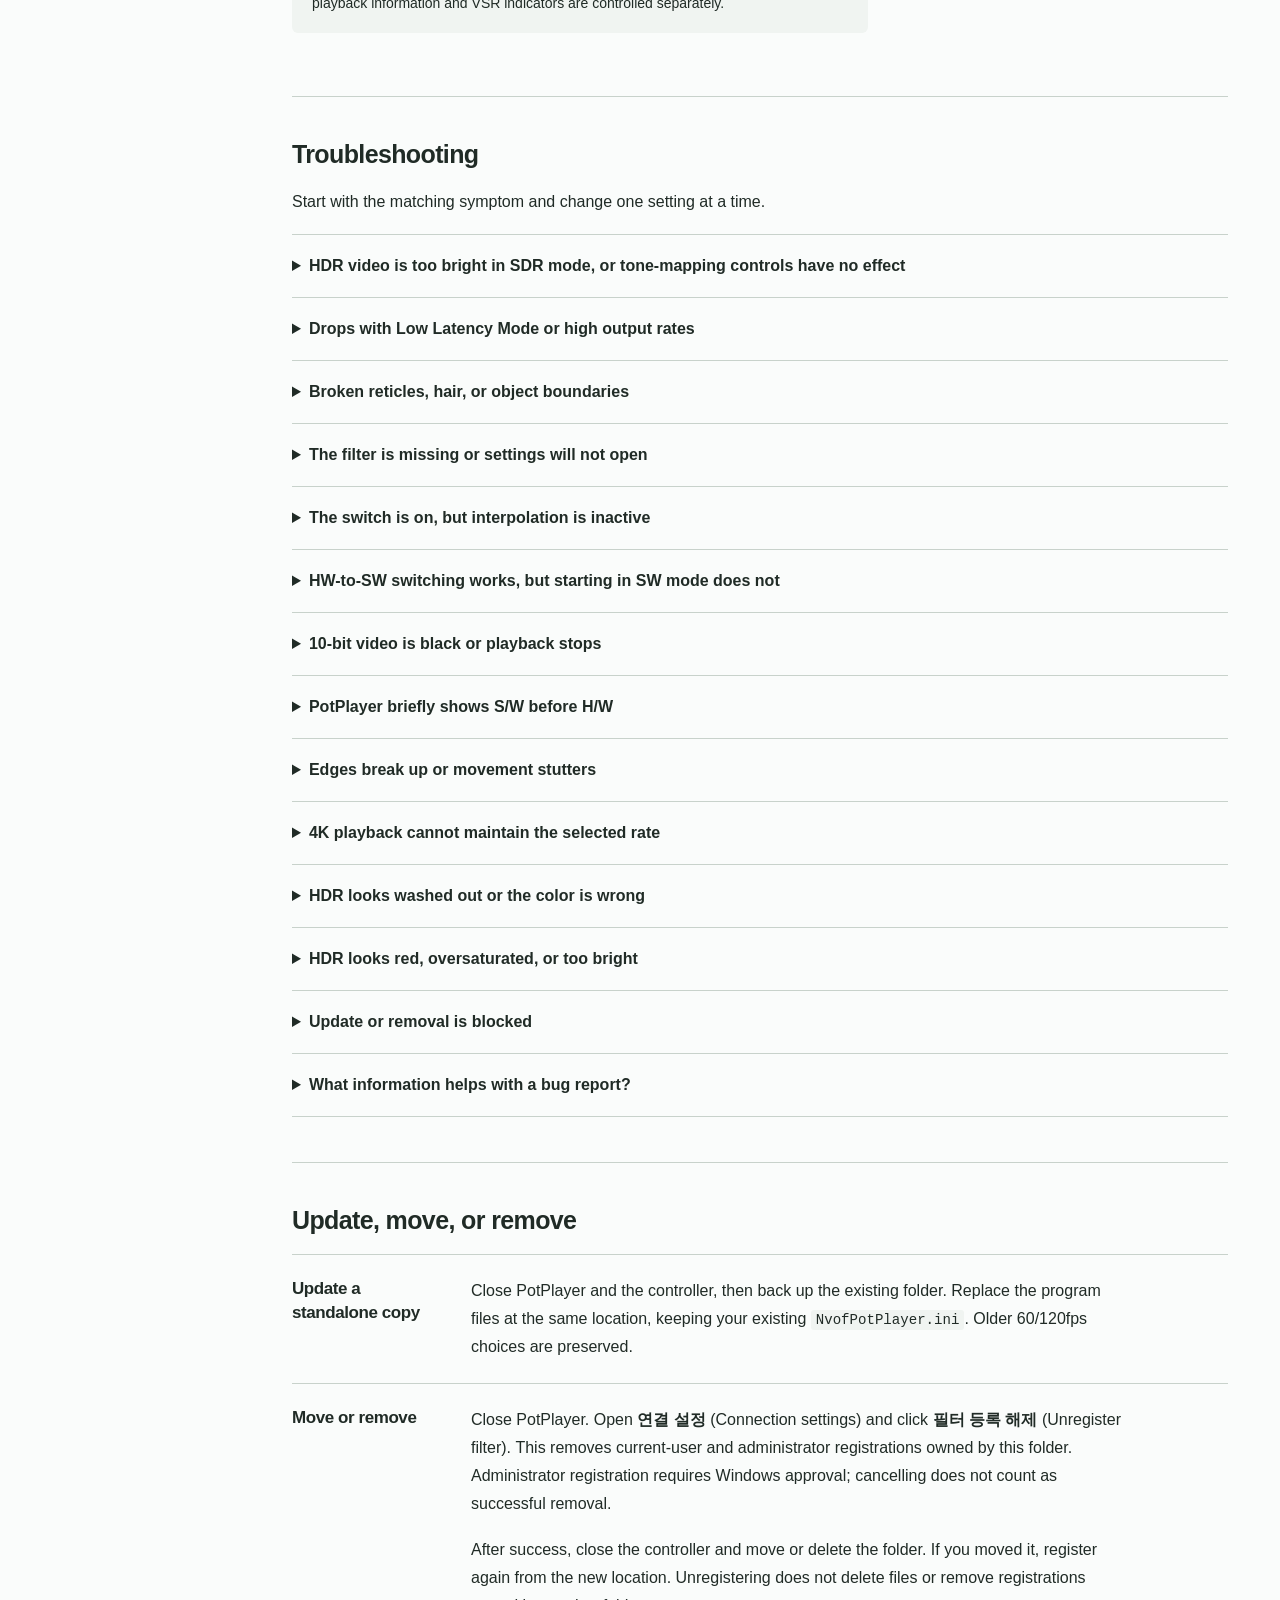
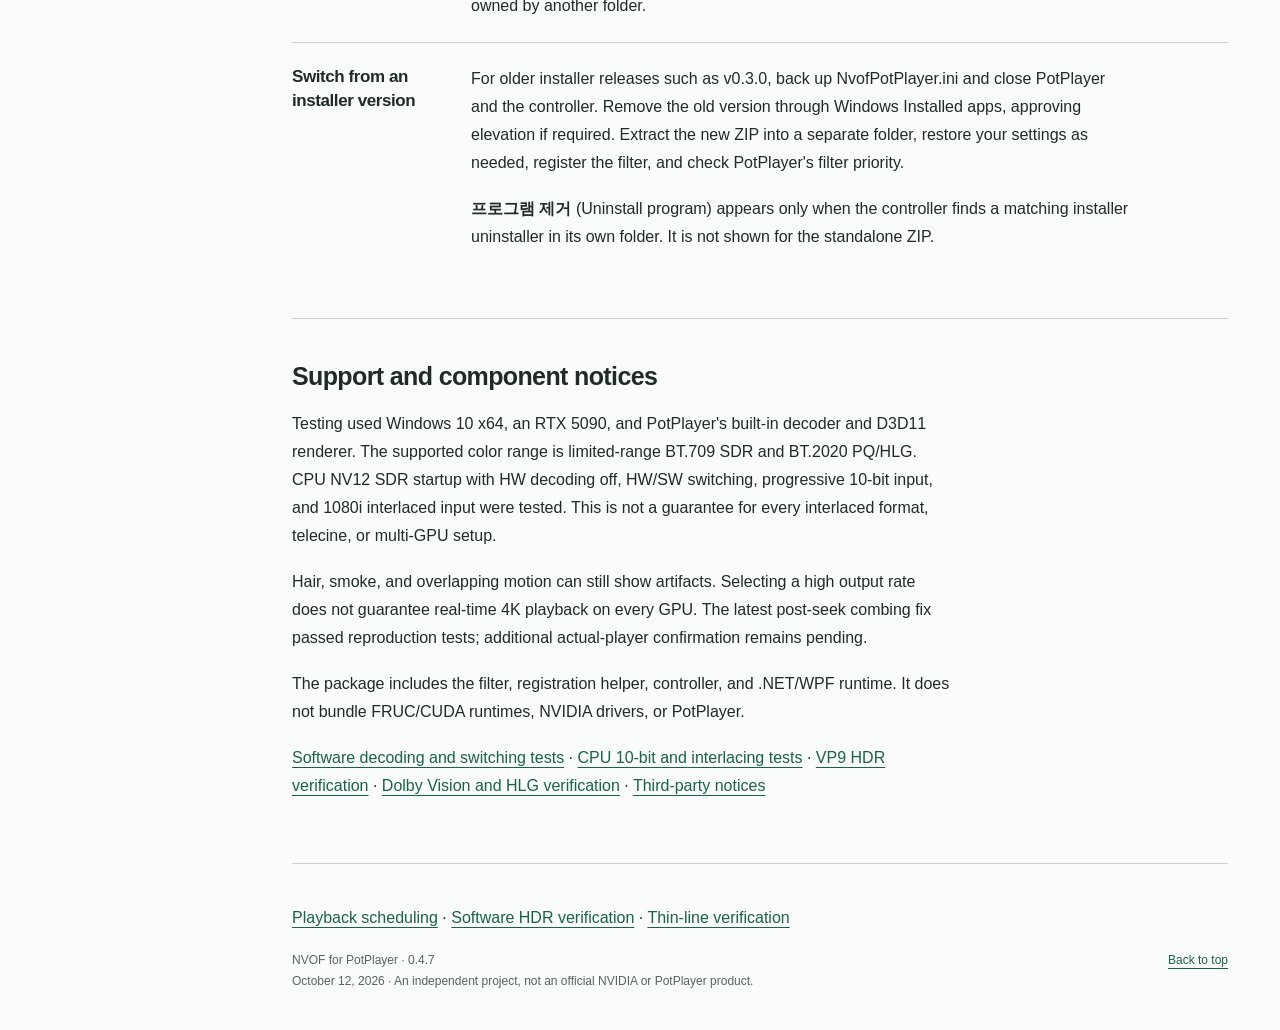
==== commit 0e6332f8: "Document confirmed SDR HDR-output setting and highlight recovery" ====
--- a/docs/manual/en.html
+++ b/docs/manual/en.html
@@ -73,6 +73,11 @@
 <section id="vsr"><h2>Optional VSR</h2><p>After completing <a href="#hardware">hardware decoding setup</a>, you can optionally enable PotPlayer's <strong>GPU Super Resolution</strong>.</p><div class="pipeline"><span>Built-in decoder</span><span aria-hidden="true">→</span><strong>NVOF interpolation</strong><span aria-hidden="true">→</span><span>Renderer / VSR</span><span aria-hidden="true">→</span><span>Display</span></div><p class="muted">VSR also uses GPU resources. If frames drop at a high output rate, compare playback with VSR disabled.</p></section>
 <section id="check"><h2>Verify playback</h2><ol class="steps"><li><h3>Reopen an eligible video</h3><p>For example, enable the 24 source group for a 23.976fps video. Its height must also meet your selected condition.</p></li><li><h3>Check the controller's current status</h3><p><strong>프레임 보간 동작 중</strong> means interpolation is active. A rate such as <strong>23.976 → 47.952fps</strong> shows the current conversion. An enabled switch alone does not prove the filter is interpolating. <strong>마지막 재생 상태</strong> refers to the previous playback status.</p></li><li><h3>Check Diagnostics</h3><p>Open <strong>진단</strong>. <strong>GPU 메모리로 직접 전달</strong> reports the filter's GPU transport. This can also follow CPU decoding and upload, so check the decoder in PotPlayer's playback information separately. For CPU-decoded 10-bit video, verify P010 output and the interpolation rate. Use PotPlayer's <kbd>Tab</kbd> playback information to check actual rendering FPS and dropped frames.</p></li><li><h3>Try seeking and closing</h3><p>Seek forward and backward. The filter discards interpolation history from the previous position and restarts from the new source frames. Check that playback and shutdown work normally.</p></li></ol><p class="note">The filter does not draw its own FPS or startup overlay onto the video. PotPlayer playback information and VSR indicators are controlled separately.</p></section>
 <section id="troubleshoot"><h2>Troubleshooting</h2><p>Start with the matching symptom and change one setting at a time.</p>
+<details id="hdr-sdr"><summary>HDR video is too bright in SDR mode, or tone-mapping controls have no effect</summary>
+<p>When viewing PQ HDR video with Windows and the monitor in SDR mode, compare these settings first.</p>
+<ol><li>Under <strong>Preferences → Video</strong>, turn off <strong>Use H/W HDR output mode</strong> (Korean UI: D3D11 HDR 출력을 H/W로 처리).</li><li>Under <strong>Video → Pixel Shader</strong>, enable <strong>SMPTE ST 2084 HDR Correction</strong>.</li><li>Start with <strong>Auto</strong> tone mapping and <strong>125 nits</strong> SDR monitor luminance, then compare the same scene. ST 2086 correction was not needed for this check.</li></ol>
+<p>In the local Dune comparison, bright detail was lost even with NVOF excluded. Switching HW/SW decoding or changing the tone-mapping curve and SDR luminance had no visible effect. Turning off H/W HDR output made those controls responsive, and the user confirmed that bright detail returned with Auto and 125 nits unchanged.</p>
+<p><strong>H/W HDR output and hardware decoding are separate settings.</strong> Hardware decoding and GPU interpolation can remain enabled. The 125-nit value is a comparison starting point, not a measurement of the monitor. This guidance is for SDR viewing; do not apply it indiscriminately to actual HDR display output.</p></details>
 <details><summary>Drops with Low Latency Mode or high output rates</summary><p>v0.4.7 improves shared GPU locking, completion waits, and output buffering. Foreground HW playback at 240fps with Low Latency Mode On was confirmed on an RTX 5090. Turning Low Latency Mode off is not a requirement.</p><p>Check whether Max Frame Rate or Background Application Max Frame Rate in the NVIDIA PotPlayer program profile limits output. Compare foreground and background playback separately. A 165Hz display cannot show all 240 distinct frames per second. Compare a rate within the display refresh, and distinguish continuous-playback drops from seek/resume transitions. Real-time 4K at 240fps is not guaranteed on every GPU.</p></details><details><summary>Broken reticles, hair, or object boundaries</summary><p>v0.4.7 protects thin stationary horizontal and vertical strokes to reduce reticle splitting. It cannot identify every line or moving object. Occlusion artifacts such as the Lupin gun boundary remain unresolved. No general blur or whole-frame hold is introduced.</p></details><details><summary>The filter is missing or settings will not open</summary><ol><li>Check that PotPlayer is x64.</li><li>Use Register filter (필터 등록) from the current extracted folder.</li><li>Fully close and restart PotPlayer.</li><li>Administrator-mode PotPlayer requires administrator registration.</li></ol></details>
 <details><summary>The switch is on, but interpolation is inactive</summary><p>Check PotPlayer's filter checkbox and Prefer setting, the selected source FPS groups, and the height condition. Reopen the video. If an FPS cap allows only ×1, playback stays at the source rate. Diagnostics shows the bypass reason. For 10-bit video, check P010 output and the built-in D3D11 renderer. Software decoding is also supported for the listed formats.</p></details>
 <details><summary>HW-to-SW switching works, but starting in SW mode does not</summary><p>v0.4.6 fixed GPU output being prepared too late for the first software-decoded connection. It also includes the earlier HW/SW switching freeze fix.</p><ol><li>Fully close PotPlayer and the NVOF controller, then update to v0.4.7. Keep your existing <code>NvofPotPlayer.ini</code>.</li><li>Select the built-in D3D11 renderer and reopen the video with hardware decoding disabled. You do not need to enable HW first.</li><li>Check that NVOF appears in the active filter list and that the controller reports active interpolation and an output frame rate.</li></ol><p>S/W indicates CPU decoding. It can remain visible while interpolation runs on the GPU.</p></details>
@@ -81,7 +86,7 @@
 <details><summary>Edges break up or movement stutters</summary><p>For interlaced sources, first check the <a href="#deinterlace">deinterlacing setup</a>. Disable other interpolation filters. Compare the same scene with NVOF off and on, reopening the video each time. Try a lower multiplier or another cap. Report the timestamp, source FPS and resolution, GPU/driver, and whether VSR was enabled.</p></details>
 <details><summary>4K playback cannot maintain the selected rate</summary><p>Distinguish drops immediately after seeking or resuming from drops during uninterrupted playback. The controller’s output rate is the target, not proof of the display rate. Check the actual rendering FPS and dropped frames in PotPlayer. Decoding, interpolation, rendering, and VSR all contribute to the load. Try a lower multiplier or turn VSR off for comparison. To exclude 4K videos, select Up to 1080p or Up to 1440p under Vertical resolution.</p></details>
 <details><summary>HDR looks washed out or the color is wrong</summary><p>Missing HDR signaling is recovered for supported HEVC, AV1, and now VP9 streams. Check the built-in D3D11 renderer and look for P010 · 10bit and HDR10 or HLG in Diagnostics. Compare the same scene with the filter disabled. Remember that signal information in the filter does not confirm the display's HDR mode.</p></details>
-<details><summary>HDR looks red, oversaturated, or too bright</summary><p>Compare the same scene while checking Windows HDR, player HDR output/tone mapping, and the monitor’s HDR/SDR picture mode, color temperature, and saturation. ST 2084 correction for SDR viewing is an HDR-to-SDR display setting, separate from preserving 10-bit frames. Record existing values and change one setting at a time.</p><ol><li>Compare windowed and fullscreen playback information (<kbd>Tab</kbd>).</li><li>Exclude NVOF through Global Filter Priority and reopen the video. Disabling interpolation alone may leave the filter connected.</li><li>If the appearance is unchanged without the filter, compare player, driver, and monitor display settings first. The local HDR-to-SDR overbrightness report also occurred with the filter excluded.</li></ol><p>This does not identify the cause of every HDR report. HDR screenshots alone do not establish the monitor’s actual color or luminance. v0.4.7 does not claim an oversaturation fix.</p></details>
+<details><summary>HDR looks red, oversaturated, or too bright</summary><p>Compare the same scene while checking Windows HDR, player HDR output/tone mapping, and the monitor’s HDR/SDR picture mode, color temperature, and saturation. ST 2084 correction for SDR viewing is an HDR-to-SDR display setting, separate from preserving 10-bit frames. Record existing values and change one setting at a time.</p><ol><li>Compare windowed and fullscreen playback information (<kbd>Tab</kbd>).</li><li>Exclude NVOF through Global Filter Priority and reopen the video. Disabling interpolation alone may leave the filter connected.</li><li>If the appearance is unchanged without the filter, compare player, driver, and monitor display settings first. The local SDR-viewing overbrightness report was resolved through the <a href="#hdr-sdr">HDR output setting</a>. Compare other color symptoms separately.</li></ol><p>This does not identify the cause of every HDR report. HDR screenshots alone do not establish the monitor’s actual color or luminance. v0.4.7 does not claim an oversaturation fix.</p></details>
 <details><summary>Update or removal is blocked</summary><p>Close PotPlayer and the controller before replacing files. For removal, first close PotPlayer, unregister through the controller, then close the controller and delete the standalone folder. Administrator registration requires Windows approval to unregister.</p></details>
 <details><summary>What information helps with a bug report?</summary><p>Include NVOF diagnostics, GPU and driver version, source resolution/FPS/color type, the affected timestamp, and reproduction steps. Logs are stored in <code>%LOCALAPPDATA%\NvofPotPlayer</code>. Check for personal file paths before sharing. The program does not automatically upload diagnostics.</p></details></section>
 <section id="update"><h2>Update, move, or remove</h2><div class="setting-row"><h3>Update a standalone copy</h3><p>Close PotPlayer and the controller, then back up the existing folder. Replace the program files at the same location, keeping your existing <code>NvofPotPlayer.ini</code>. Older 60/120fps choices are preserved.</p></div><div class="setting-row"><h3>Move or remove</h3><p>Close PotPlayer. Open <strong>연결 설정</strong> (Connection settings) and click <strong>필터 등록 해제</strong> (Unregister filter). This removes current-user and administrator registrations owned by this folder. Administrator registration requires Windows approval; cancelling does not count as successful removal.</p><p>After success, close the controller and move or delete the folder. If you moved it, register again from the new location. Unregistering does not delete files or remove registrations owned by another folder.</p></div><div class="setting-row"><h3>Switch from an installer version</h3><p>For older installer releases such as v0.3.0, back up NvofPotPlayer.ini and close PotPlayer and the controller. Remove the old version through Windows Installed apps, approving elevation if required. Extract the new ZIP into a separate folder, restore your settings as needed, register the filter, and check PotPlayer's filter priority.</p><p><strong>프로그램 제거</strong> (Uninstall program) appears only when the controller finds a matching installer uninstaller in its own folder. It is not shown for the standalone ZIP.</p></div></section>
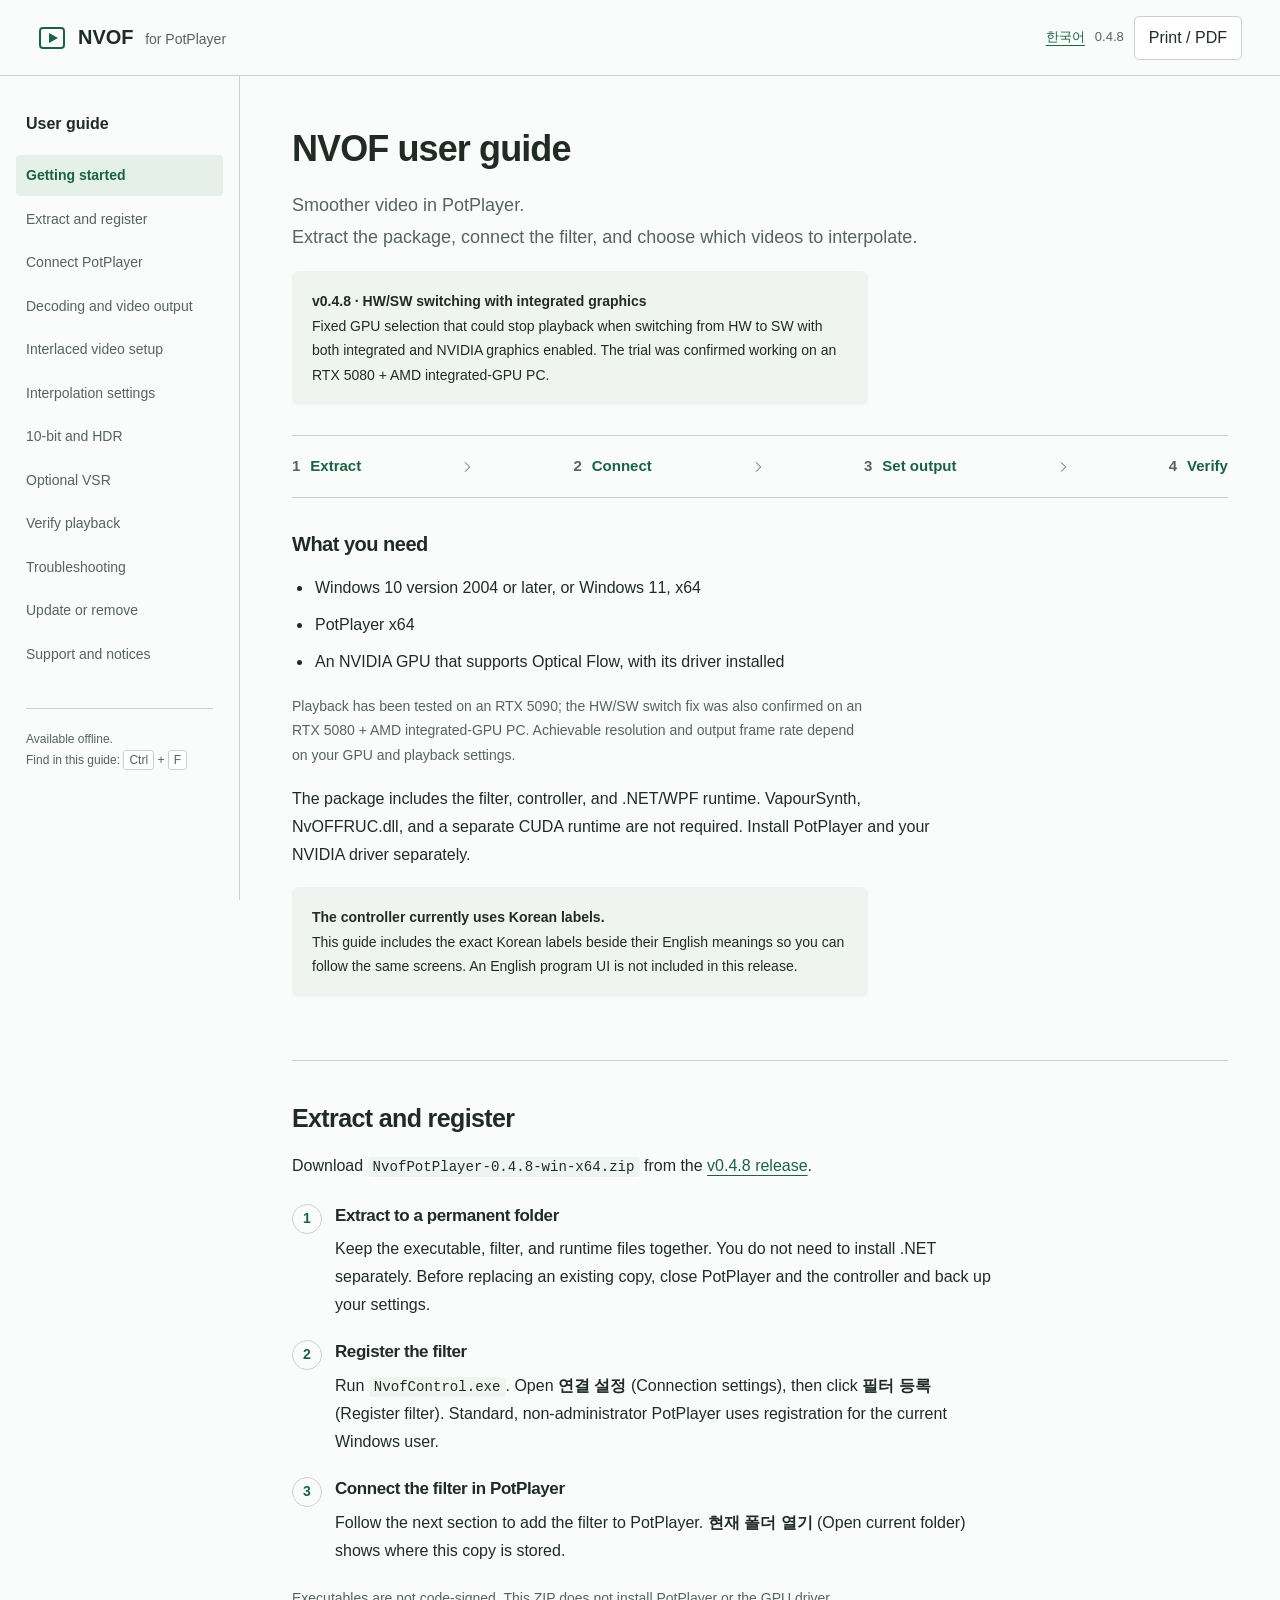
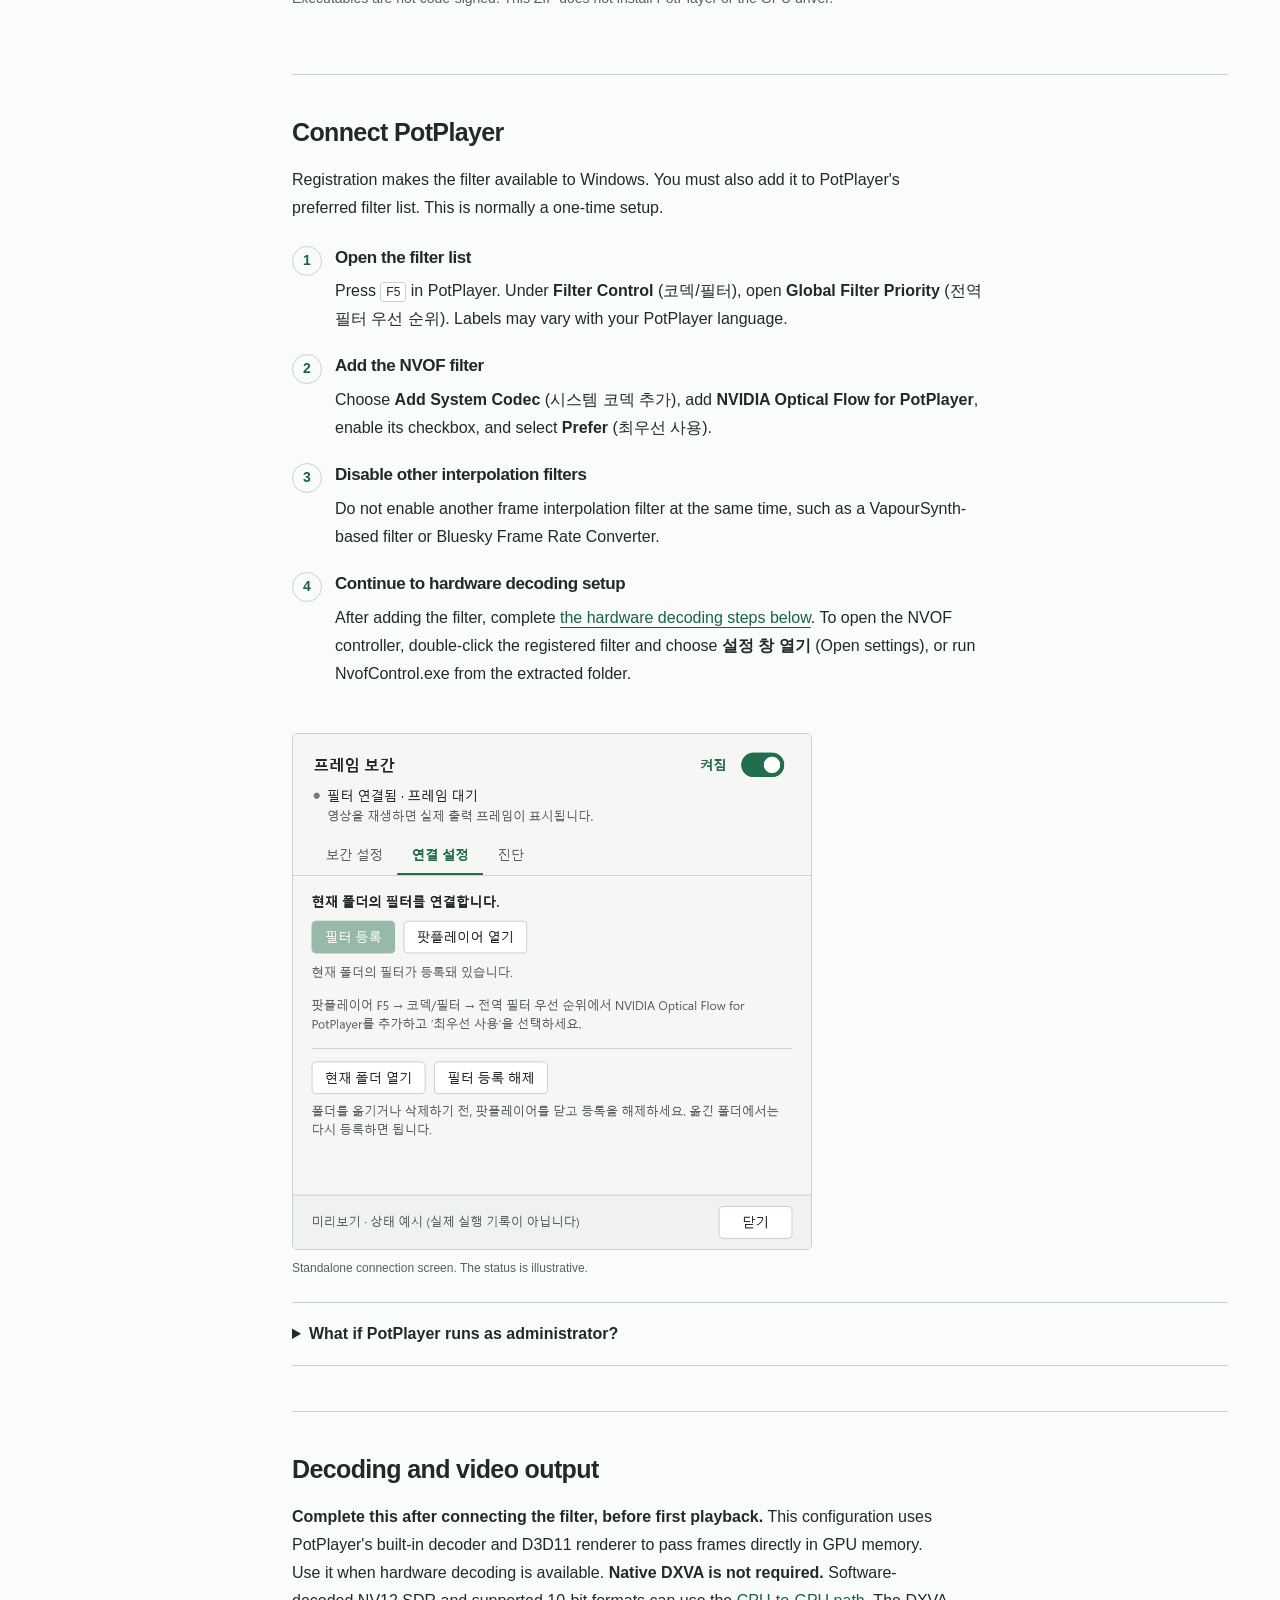
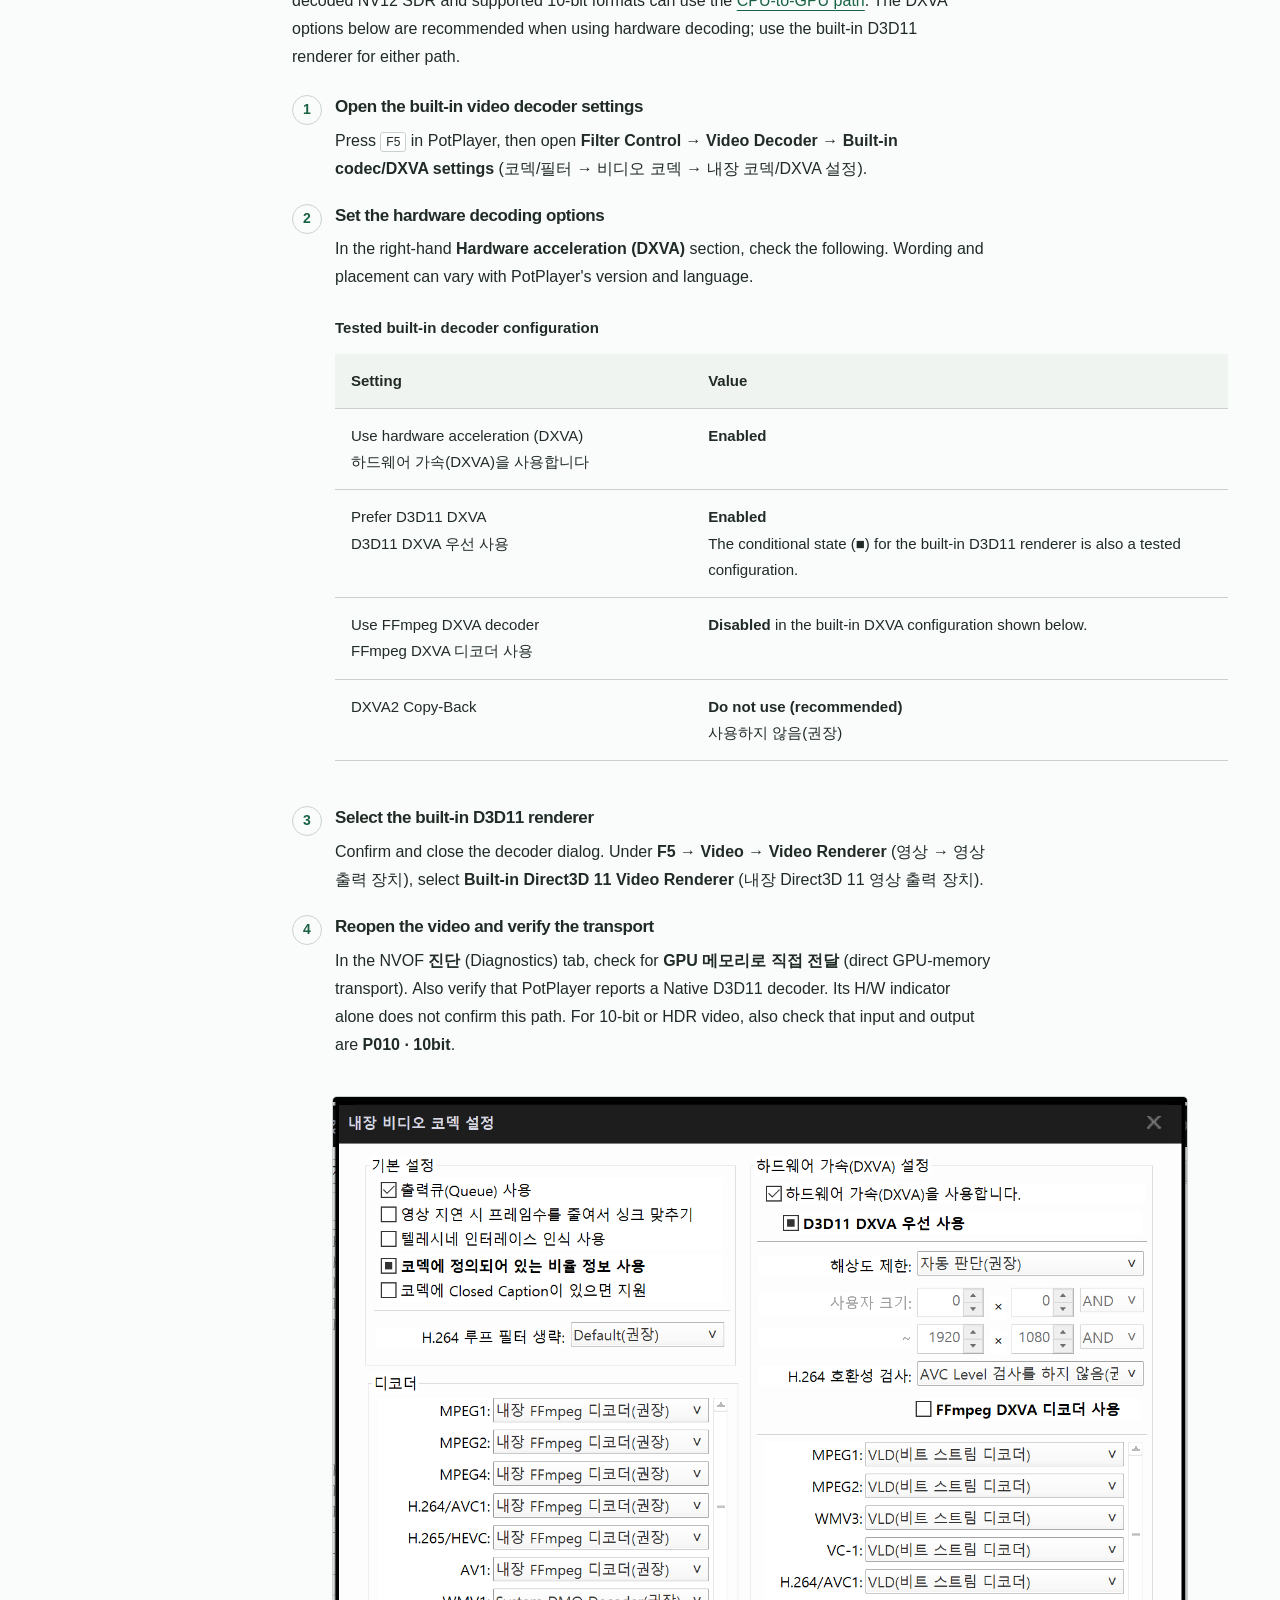
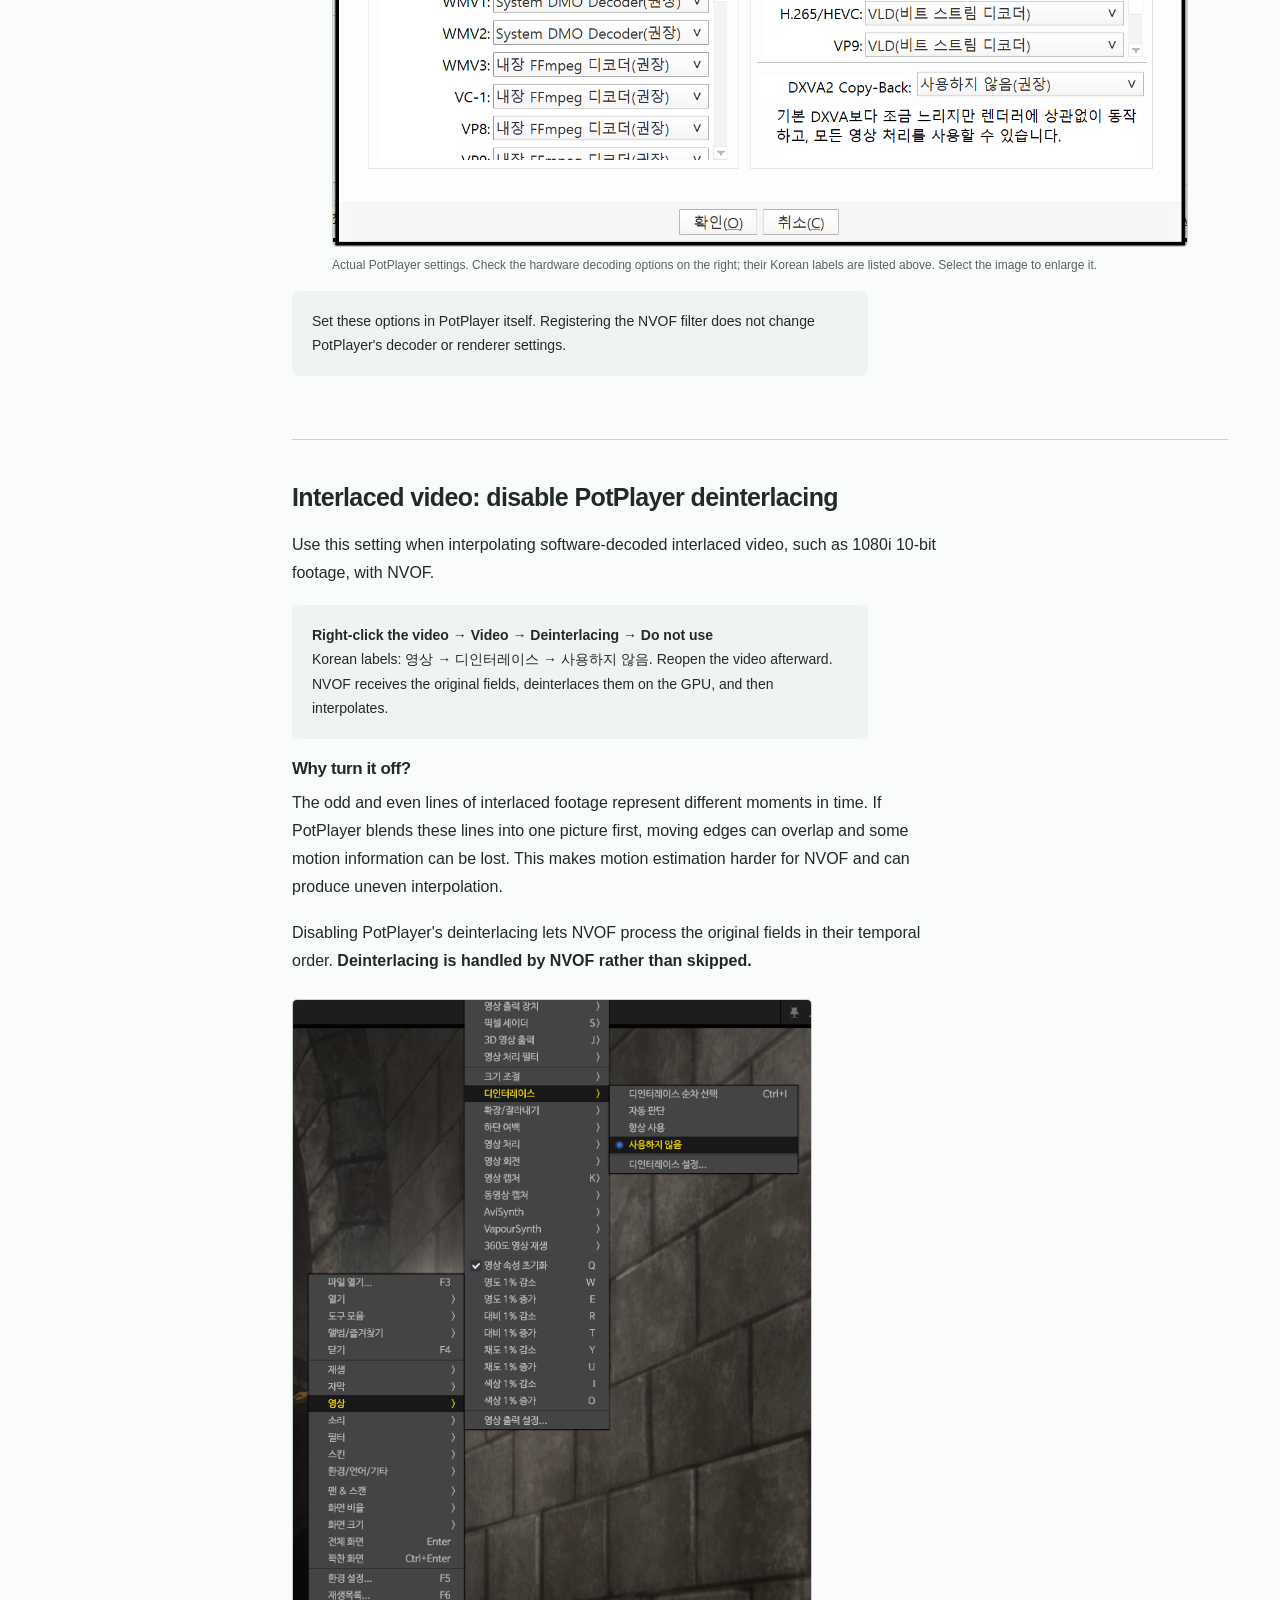
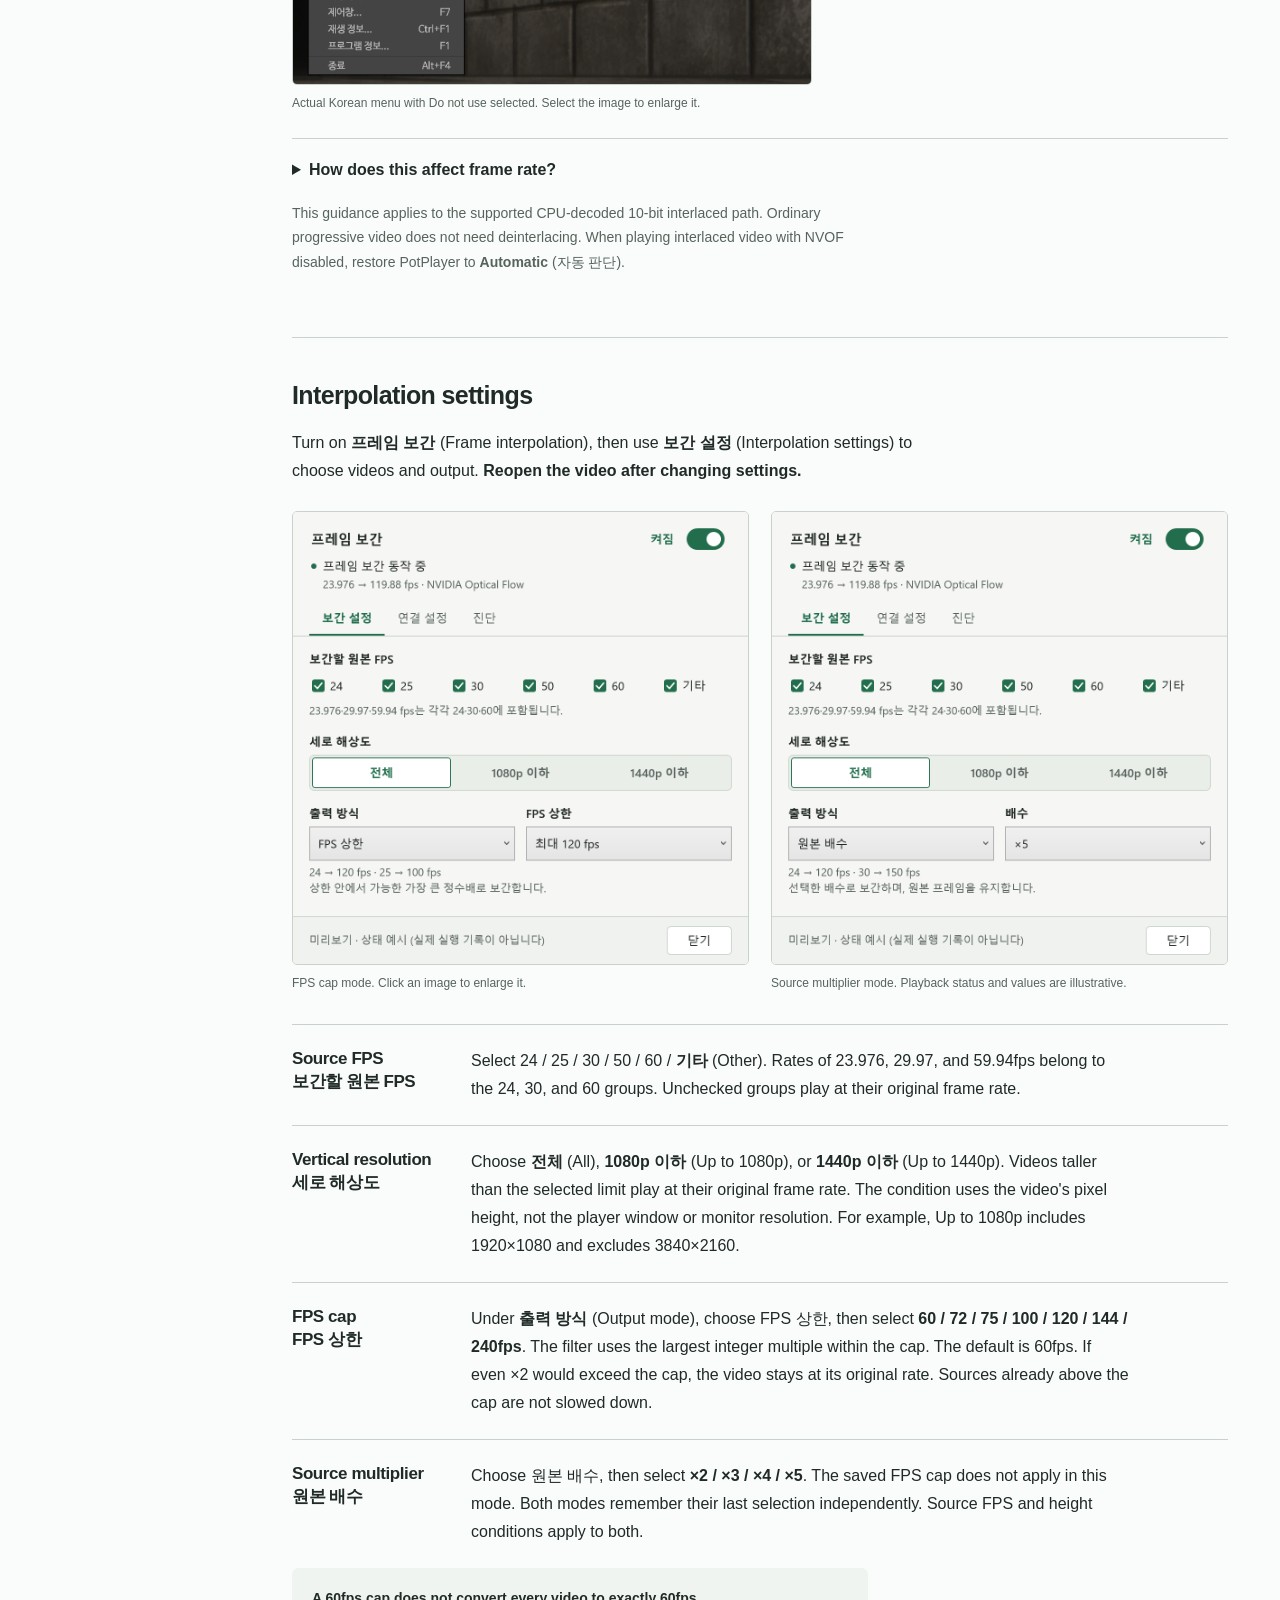
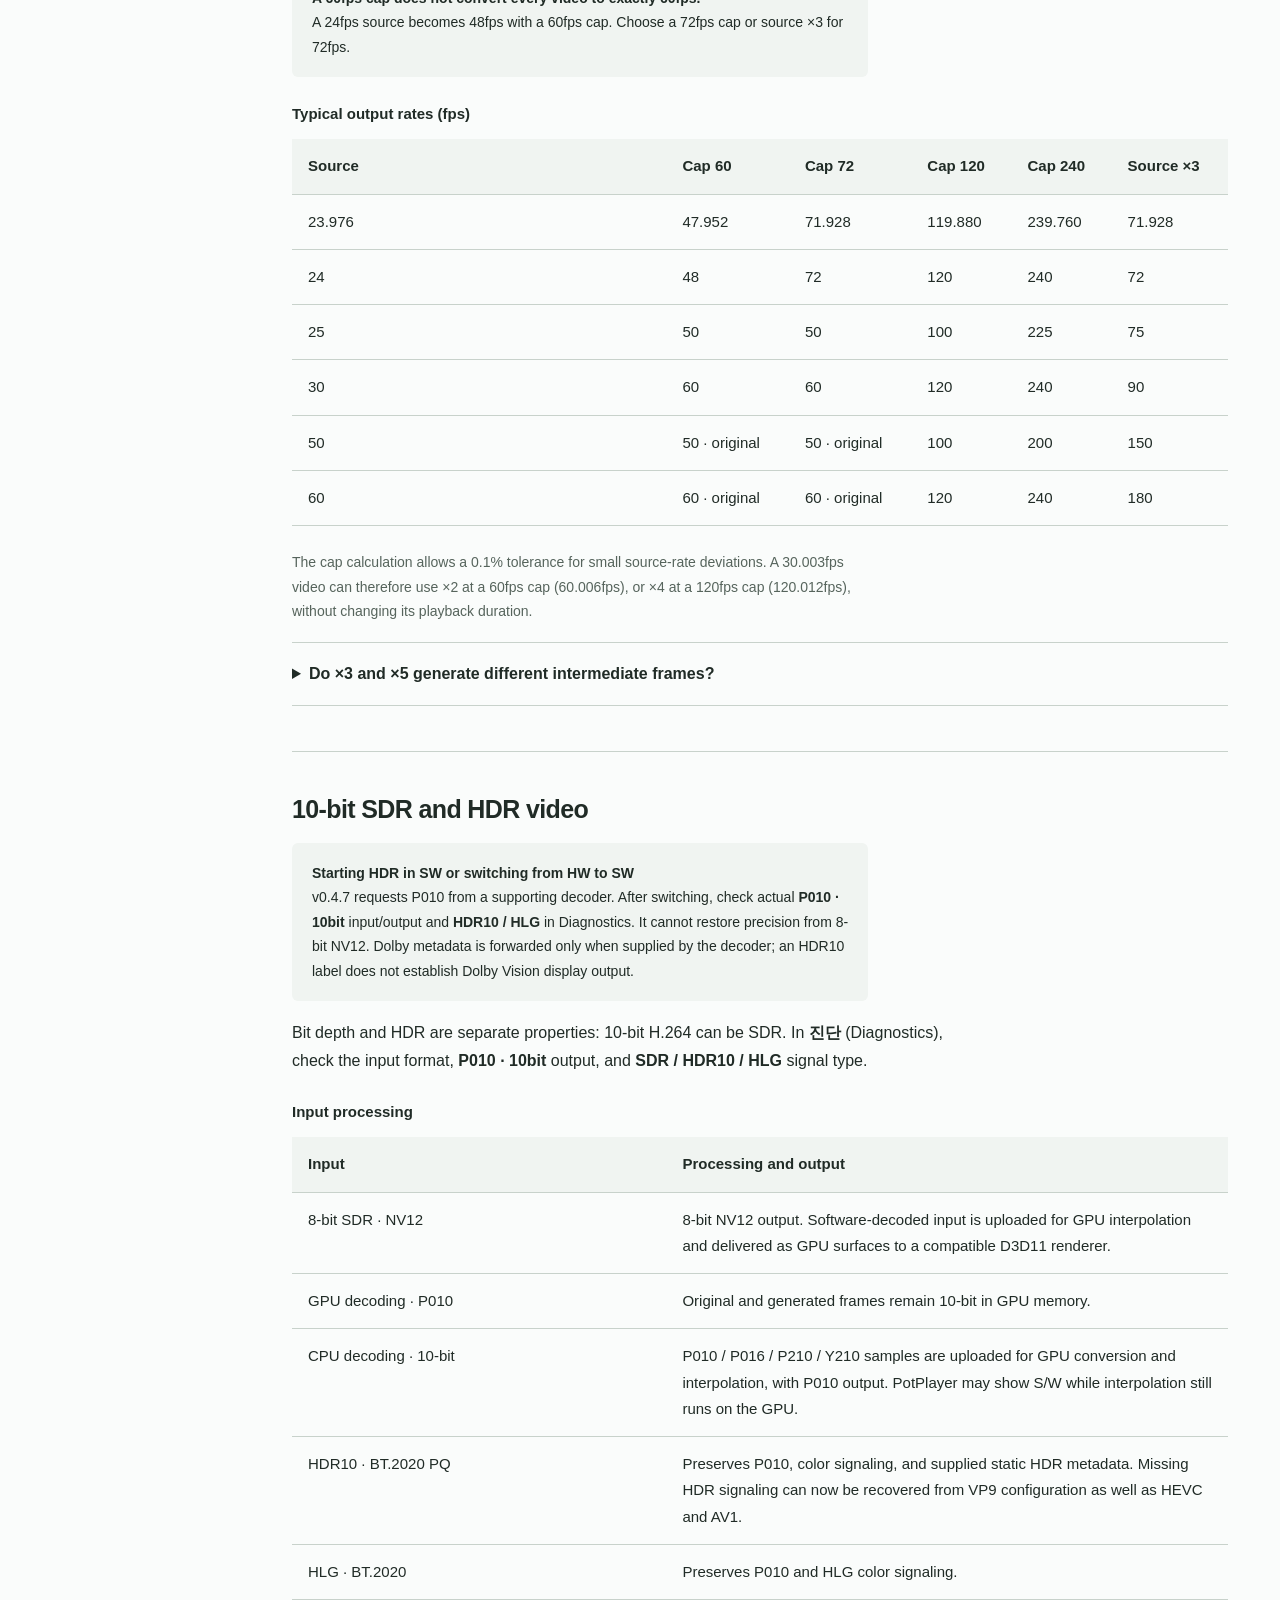
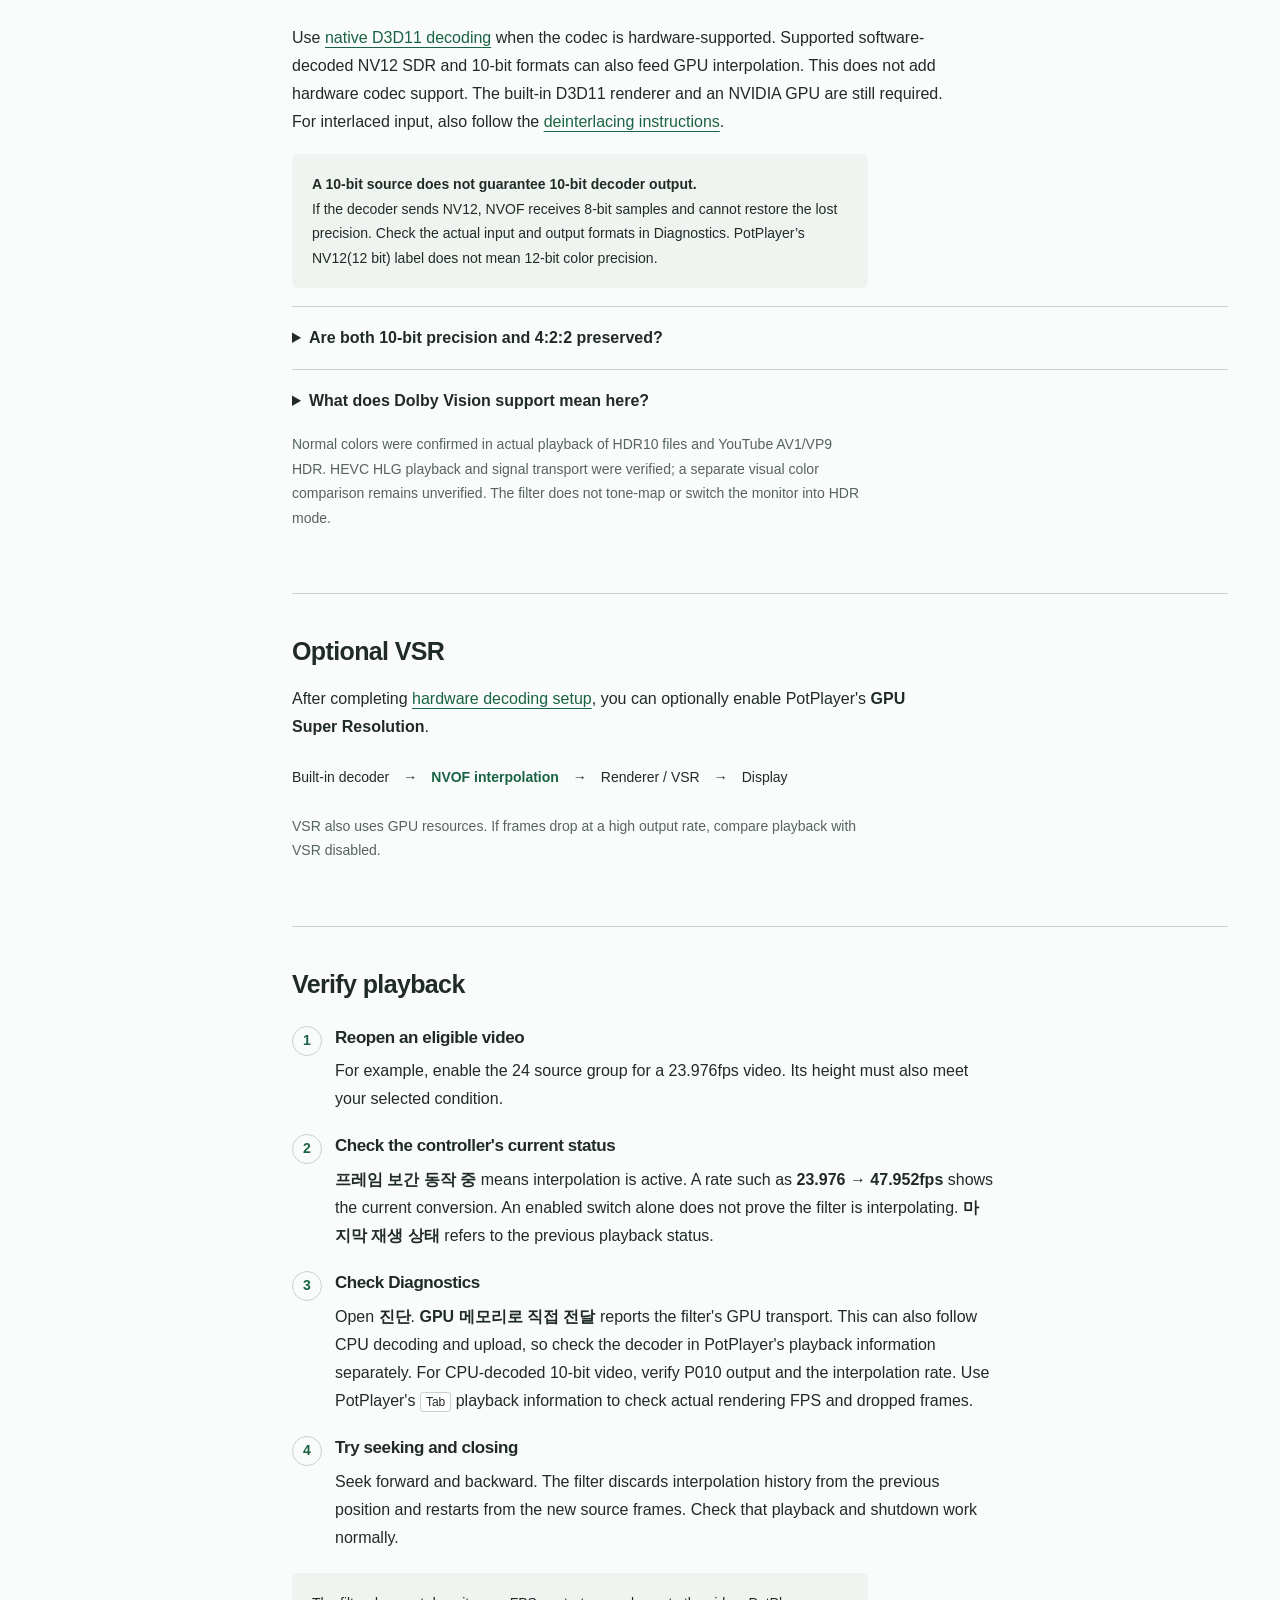
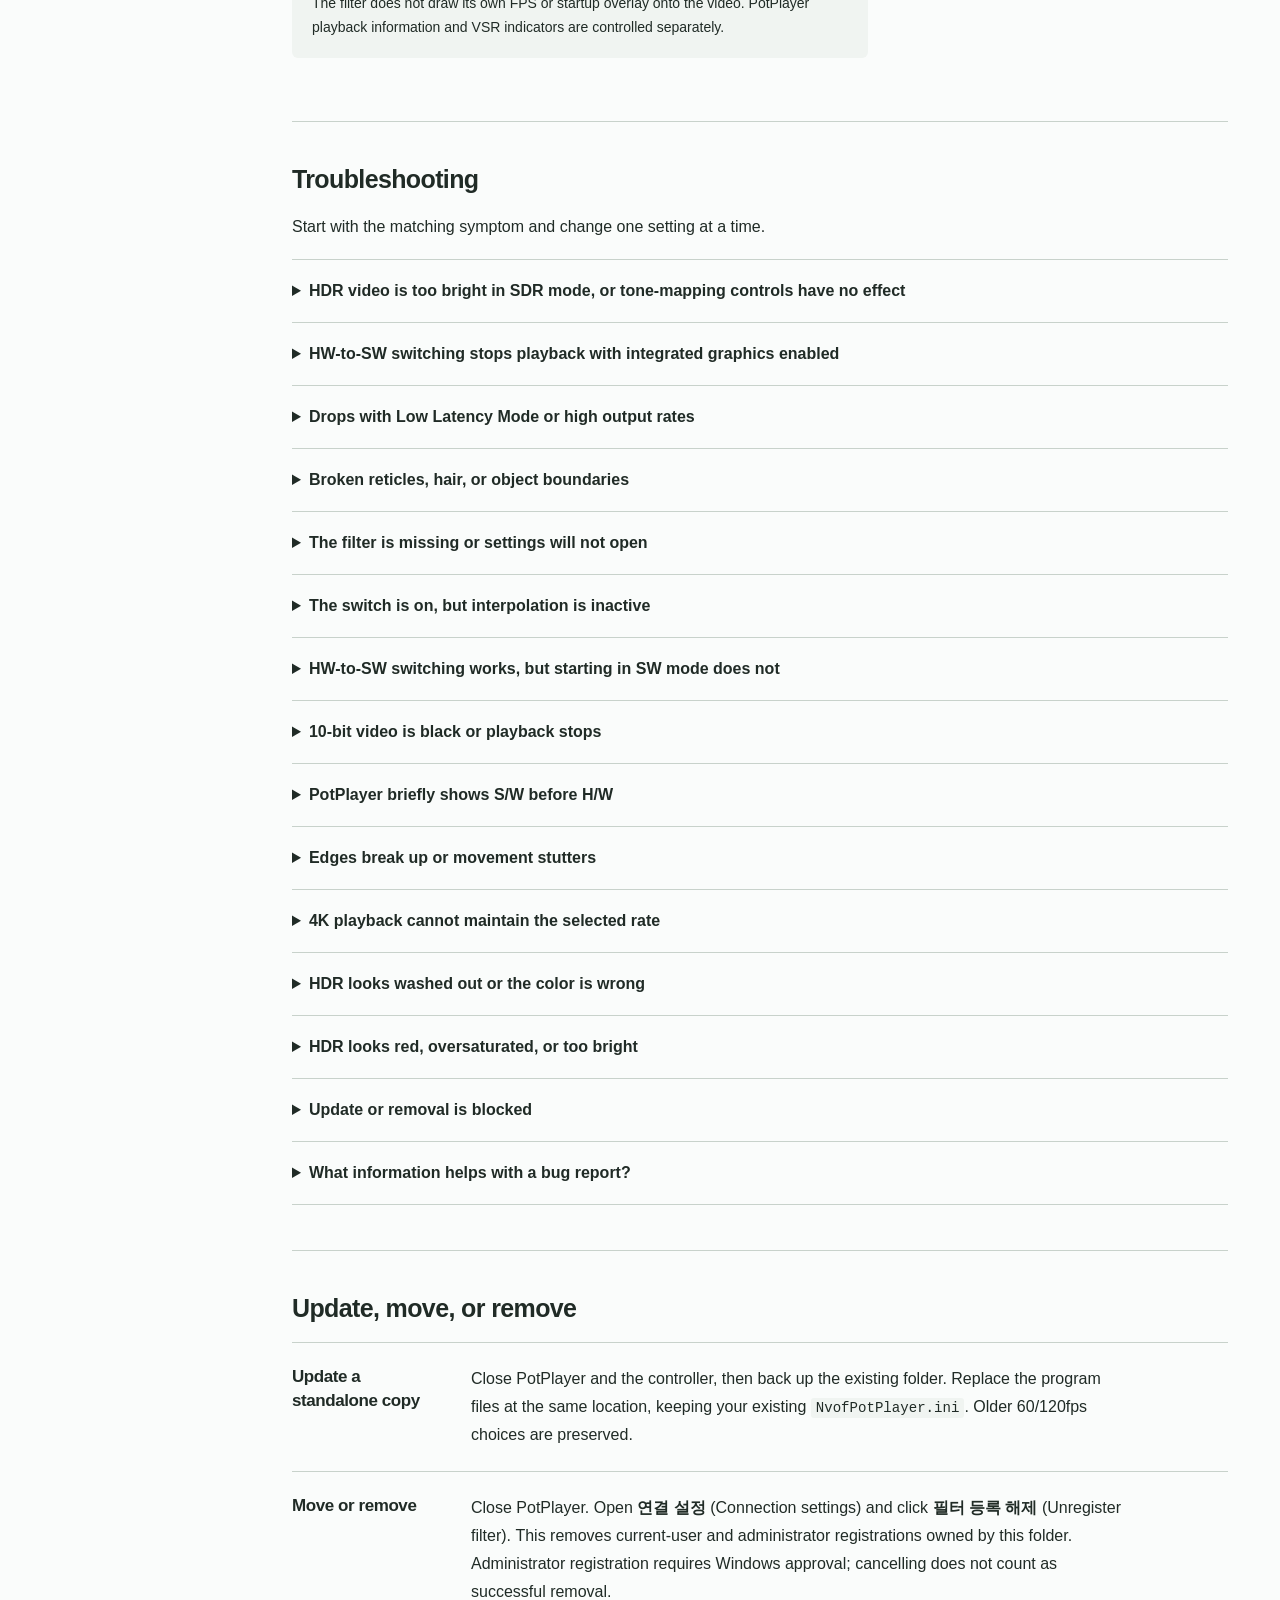
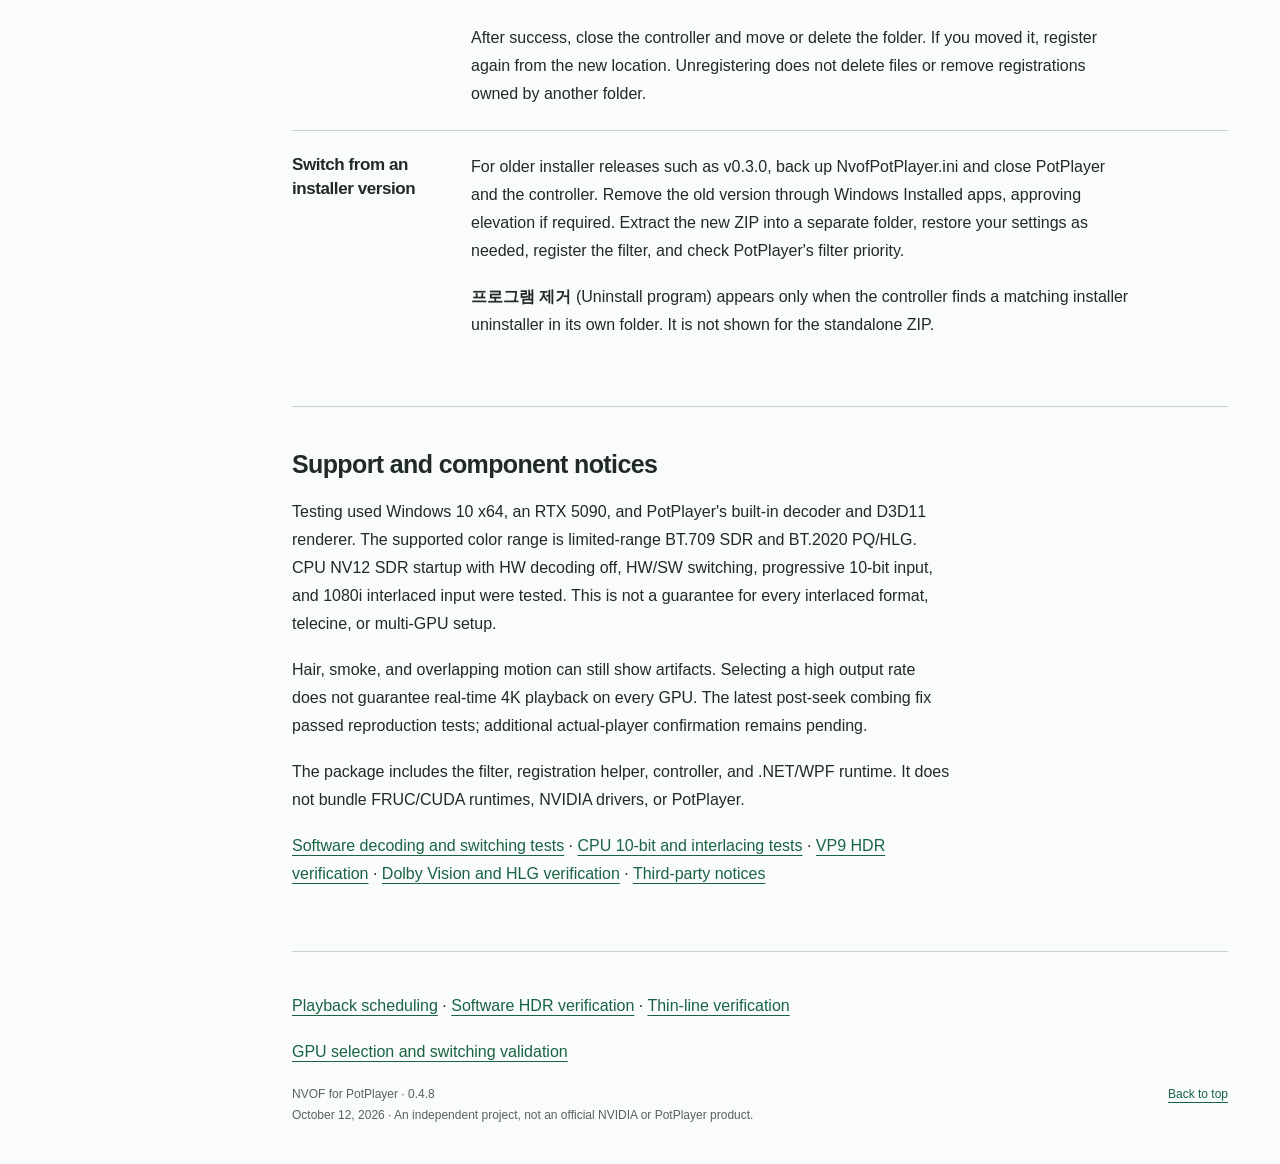
==== commit 47bb73b7: "Release v0.4.8 with hybrid GPU decoding-switch fix and bilingual guides" ====
--- a/docs/manual/en.html
+++ b/docs/manual/en.html
@@ -1,17 +1,17 @@
 <!doctype html>
 <html lang="en"><head><meta charset="utf-8"><meta name="viewport" content="width=device-width,initial-scale=1"><meta name="color-scheme" content="light"><title>NVOF for PotPlayer · User guide</title><link rel="stylesheet" href="manual.css"><script src="manual.js" defer></script></head>
 <body><a class="skip" href="#main">Skip to content</a>
-<header class="top"><a class="brand" href="#start" aria-label="NVOF user guide home"><svg viewBox="0 0 28 28" width="28" height="28" aria-hidden="true"><rect x="2" y="4" width="24" height="20" rx="3" fill="none" stroke="currentColor" stroke-width="2"/><path d="M11 9 20 14 11 19Z" fill="currentColor"/></svg><span>NVOF <span class="brand-sub">for PotPlayer</span></span></a><div class="header-actions"><a class="language-link" href="index.html" lang="ko" hreflang="ko">한국어</a><span class="version">0.4.7</span><button type="button" id="print">Print / PDF</button><button type="button" id="menu" aria-controls="toc" aria-expanded="false">Contents</button></div></header>
+<header class="top"><a class="brand" href="#start" aria-label="NVOF user guide home"><svg viewBox="0 0 28 28" width="28" height="28" aria-hidden="true"><rect x="2" y="4" width="24" height="20" rx="3" fill="none" stroke="currentColor" stroke-width="2"/><path d="M11 9 20 14 11 19Z" fill="currentColor"/></svg><span>NVOF <span class="brand-sub">for PotPlayer</span></span></a><div class="header-actions"><a class="language-link" href="index.html" lang="ko" hreflang="ko">한국어</a><span class="version">0.4.8</span><button type="button" id="print">Print / PDF</button><button type="button" id="menu" aria-controls="toc" aria-expanded="false">Contents</button></div></header>
 <div class="layout"><nav id="toc" aria-label="User guide contents"><p class="nav-title">User guide</p><a href="#start">Getting started</a><a href="#install">Extract and register</a><a href="#connect">Connect PotPlayer</a><a href="#hardware">Decoding and video output</a><a href="#deinterlace">Interlaced video setup</a><a href="#settings">Interpolation settings</a><a href="#tenbit">10-bit and HDR</a><a href="#vsr">Optional VSR</a><a href="#check">Verify playback</a><a href="#troubleshoot">Troubleshooting</a><a href="#update">Update or remove</a><a href="#scope">Support and notices</a><div class="nav-note">Available offline.<br>Find in this guide: <kbd>Ctrl</kbd> + <kbd>F</kbd></div></nav>
 <main id="main">
 <section id="start" class="intro"><h1>NVOF user guide</h1><p class="lead">Smoother video in PotPlayer.<br>Extract the package, connect the filter, and choose which videos to interpolate.</p>
-<p class="note"><strong>v0.4.7 · Playback waits, software HDR, and fixed lines</strong><br>Reduced GPU waits shared by decoding and rendering, improved actual 10-bit negotiation at SW HDR startup and after HW/SW switching, and reduced splitting of thin stationary reticles.</p>
+<p class="note"><strong>v0.4.8 · HW/SW switching with integrated graphics</strong><br>Fixed GPU selection that could stop playback when switching from HW to SW with both integrated and NVIDIA graphics enabled. The trial was confirmed working on an RTX 5080 + AMD integrated-GPU PC.</p>
 <div class="quick-path" aria-label="First-time setup order"><a href="#install"><span>1</span>Extract</a><svg aria-hidden="true" viewBox="0 0 24 24"><path d="m9 5 7 7-7 7"/></svg><a href="#connect"><span>2</span>Connect</a><svg aria-hidden="true" viewBox="0 0 24 24"><path d="m9 5 7 7-7 7"/></svg><a href="#hardware"><span>3</span>Set output</a><svg aria-hidden="true" viewBox="0 0 24 24"><path d="m9 5 7 7-7 7"/></svg><a href="#check"><span>4</span>Verify</a></div>
 <h2>What you need</h2><ul class="checklist"><li>Windows 10 version 2004 or later, or Windows 11, x64</li><li>PotPlayer x64</li><li>An NVIDIA GPU that supports Optical Flow, with its driver installed</li></ul>
-<p class="muted">Playback has been tested on an RTX 5090. Achievable resolution and output frame rate depend on your GPU and playback settings.</p>
+<p class="muted">Playback has been tested on an RTX 5090; the HW/SW switch fix was also confirmed on an RTX 5080 + AMD integrated-GPU PC. Achievable resolution and output frame rate depend on your GPU and playback settings.</p>
 <p>The package includes the filter, controller, and .NET/WPF runtime. VapourSynth, NvOFFRUC.dll, and a separate CUDA runtime are not required. Install PotPlayer and your NVIDIA driver separately.</p>
 <p class="note"><strong>The controller currently uses Korean labels.</strong><br>This guide includes the exact Korean labels beside their English meanings so you can follow the same screens. An English program UI is not included in this release.</p></section>
-<section id="install"><h2>Extract and register</h2><p>Download <code>NvofPotPlayer-0.4.7-win-x64.zip</code> from the <a href="https://github.com/mkyoon80-alt/nvof-potplayer/releases/tag/v0.4.7">v0.4.7 release</a>.</p>
+<section id="install"><h2>Extract and register</h2><p>Download <code>NvofPotPlayer-0.4.8-win-x64.zip</code> from the <a href="https://github.com/mkyoon80-alt/nvof-potplayer/releases/tag/v0.4.8">v0.4.8 release</a>.</p>
 <ol class="steps"><li><h3>Extract to a permanent folder</h3><p>Keep the executable, filter, and runtime files together. You do not need to install .NET separately. Before replacing an existing copy, close PotPlayer and the controller and back up your settings.</p></li><li><h3>Register the filter</h3><p>Run <code>NvofControl.exe</code>. Open <strong>연결 설정</strong> (Connection settings), then click <strong>필터 등록</strong> (Register filter). Standard, non-administrator PotPlayer uses registration for the current Windows user.</p></li><li><h3>Connect the filter in PotPlayer</h3><p>Follow the next section to add the filter to PotPlayer. <strong>현재 폴더 열기</strong> (Open current folder) shows where this copy is stored.</p></li></ol>
 <p class="muted">Executables are not code-signed. This ZIP does not install PotPlayer or the GPU driver.</p></section>
 <section id="connect"><h2>Connect PotPlayer</h2><p>Registration makes the filter available to Windows. You must also add it to PotPlayer's preferred filter list. This is normally a one-time setup.</p>
@@ -78,18 +78,19 @@
 <ol><li>Under <strong>Preferences → Video</strong>, turn off <strong>Use H/W HDR output mode</strong> (Korean UI: D3D11 HDR 출력을 H/W로 처리).</li><li>Under <strong>Video → Pixel Shader</strong>, enable <strong>SMPTE ST 2084 HDR Correction</strong>.</li><li>Start with <strong>Auto</strong> tone mapping and <strong>125 nits</strong> SDR monitor luminance, then compare the same scene. ST 2086 correction was not needed for this check.</li></ol>
 <p>In the local Dune comparison, bright detail was lost even with NVOF excluded. Switching HW/SW decoding or changing the tone-mapping curve and SDR luminance had no visible effect. Turning off H/W HDR output made those controls responsive, and the user confirmed that bright detail returned with Auto and 125 nits unchanged.</p>
 <p><strong>H/W HDR output and hardware decoding are separate settings.</strong> Hardware decoding and GPU interpolation can remain enabled. The 125-nit value is a comparison starting point, not a measurement of the monitor. This guidance is for SDR viewing; do not apply it indiscriminately to actual HDR display output.</p></details>
+<details id="hybrid-gpu"><summary>HW-to-SW switching stops playback with integrated graphics enabled</summary><p>v0.4.8 validates the renderer’s GPU index and retains the NVIDIA GPU already in use. Software startup also handles invalid GPU hints. You do not need to disable integrated graphics or change GPU settings for this fix.</p><ol><li>Close PotPlayer and the NVOF controller, then back up the installation folder.</li><li>Replace the files with v0.4.8 while preserving <code>NvofPotPlayer.ini</code>.</li><li>Reopen the same video and check HW/SW switching and a fresh SW start.</li></ol><p>The trial was confirmed on an RTX 5080 + AMD integrated-GPU PC; this does not verify every multi-GPU configuration. If playback still stops, collect the GPU configuration, switching sequence, and NVOF diagnostic logs.</p></details>
 <details><summary>Drops with Low Latency Mode or high output rates</summary><p>v0.4.7 improves shared GPU locking, completion waits, and output buffering. Foreground HW playback at 240fps with Low Latency Mode On was confirmed on an RTX 5090. Turning Low Latency Mode off is not a requirement.</p><p>Check whether Max Frame Rate or Background Application Max Frame Rate in the NVIDIA PotPlayer program profile limits output. Compare foreground and background playback separately. A 165Hz display cannot show all 240 distinct frames per second. Compare a rate within the display refresh, and distinguish continuous-playback drops from seek/resume transitions. Real-time 4K at 240fps is not guaranteed on every GPU.</p></details><details><summary>Broken reticles, hair, or object boundaries</summary><p>v0.4.7 protects thin stationary horizontal and vertical strokes to reduce reticle splitting. It cannot identify every line or moving object. Occlusion artifacts such as the Lupin gun boundary remain unresolved. No general blur or whole-frame hold is introduced.</p></details><details><summary>The filter is missing or settings will not open</summary><ol><li>Check that PotPlayer is x64.</li><li>Use Register filter (필터 등록) from the current extracted folder.</li><li>Fully close and restart PotPlayer.</li><li>Administrator-mode PotPlayer requires administrator registration.</li></ol></details>
 <details><summary>The switch is on, but interpolation is inactive</summary><p>Check PotPlayer's filter checkbox and Prefer setting, the selected source FPS groups, and the height condition. Reopen the video. If an FPS cap allows only ×1, playback stays at the source rate. Diagnostics shows the bypass reason. For 10-bit video, check P010 output and the built-in D3D11 renderer. Software decoding is also supported for the listed formats.</p></details>
-<details><summary>HW-to-SW switching works, but starting in SW mode does not</summary><p>v0.4.6 fixed GPU output being prepared too late for the first software-decoded connection. It also includes the earlier HW/SW switching freeze fix.</p><ol><li>Fully close PotPlayer and the NVOF controller, then update to v0.4.7. Keep your existing <code>NvofPotPlayer.ini</code>.</li><li>Select the built-in D3D11 renderer and reopen the video with hardware decoding disabled. You do not need to enable HW first.</li><li>Check that NVOF appears in the active filter list and that the controller reports active interpolation and an output frame rate.</li></ol><p>S/W indicates CPU decoding. It can remain visible while interpolation runs on the GPU.</p></details>
-<details><summary>10-bit video is black or playback stops</summary><p>Update to v0.4.7, then fully close and reopen PotPlayer. Use the built-in decoder and D3D11 renderer. Check for P010 input and output in Diagnostics. If the issue persists, compare an 8-bit SDR video and report the GPU, driver, diagnostics, and reproduction steps.</p></details>
+<details><summary>HW-to-SW switching works, but starting in SW mode does not</summary><p>v0.4.6 fixed GPU output being prepared too late for the first software-decoded connection. It also includes the earlier HW/SW switching freeze fix.</p><ol><li>Fully close PotPlayer and the NVOF controller, then update to v0.4.8. Keep your existing <code>NvofPotPlayer.ini</code>.</li><li>Select the built-in D3D11 renderer and reopen the video with hardware decoding disabled. You do not need to enable HW first.</li><li>Check that NVOF appears in the active filter list and that the controller reports active interpolation and an output frame rate.</li></ol><p>S/W indicates CPU decoding. It can remain visible while interpolation runs on the GPU.</p></details>
+<details><summary>10-bit video is black or playback stops</summary><p>Update to v0.4.8, then fully close and reopen PotPlayer. Use the built-in decoder and D3D11 renderer. Check for P010 input and output in Diagnostics. If the issue persists, compare an 8-bit SDR video and report the GPU, driver, diagnostics, and reproduction steps.</p></details>
 <details><summary>PotPlayer briefly shows S/W before H/W</summary><p>Labels can change while the filter graph connects and initializes. Once playback stabilizes, check the transport path and output rate in Diagnostics.</p></details>
 <details><summary>Edges break up or movement stutters</summary><p>For interlaced sources, first check the <a href="#deinterlace">deinterlacing setup</a>. Disable other interpolation filters. Compare the same scene with NVOF off and on, reopening the video each time. Try a lower multiplier or another cap. Report the timestamp, source FPS and resolution, GPU/driver, and whether VSR was enabled.</p></details>
 <details><summary>4K playback cannot maintain the selected rate</summary><p>Distinguish drops immediately after seeking or resuming from drops during uninterrupted playback. The controller’s output rate is the target, not proof of the display rate. Check the actual rendering FPS and dropped frames in PotPlayer. Decoding, interpolation, rendering, and VSR all contribute to the load. Try a lower multiplier or turn VSR off for comparison. To exclude 4K videos, select Up to 1080p or Up to 1440p under Vertical resolution.</p></details>
 <details><summary>HDR looks washed out or the color is wrong</summary><p>Missing HDR signaling is recovered for supported HEVC, AV1, and now VP9 streams. Check the built-in D3D11 renderer and look for P010 · 10bit and HDR10 or HLG in Diagnostics. Compare the same scene with the filter disabled. Remember that signal information in the filter does not confirm the display's HDR mode.</p></details>
-<details><summary>HDR looks red, oversaturated, or too bright</summary><p>Compare the same scene while checking Windows HDR, player HDR output/tone mapping, and the monitor’s HDR/SDR picture mode, color temperature, and saturation. ST 2084 correction for SDR viewing is an HDR-to-SDR display setting, separate from preserving 10-bit frames. Record existing values and change one setting at a time.</p><ol><li>Compare windowed and fullscreen playback information (<kbd>Tab</kbd>).</li><li>Exclude NVOF through Global Filter Priority and reopen the video. Disabling interpolation alone may leave the filter connected.</li><li>If the appearance is unchanged without the filter, compare player, driver, and monitor display settings first. The local SDR-viewing overbrightness report was resolved through the <a href="#hdr-sdr">HDR output setting</a>. Compare other color symptoms separately.</li></ol><p>This does not identify the cause of every HDR report. HDR screenshots alone do not establish the monitor’s actual color or luminance. v0.4.7 does not claim an oversaturation fix.</p></details>
+<details><summary>HDR looks red, oversaturated, or too bright</summary><p>Compare the same scene while checking Windows HDR, player HDR output/tone mapping, and the monitor’s HDR/SDR picture mode, color temperature, and saturation. ST 2084 correction for SDR viewing is an HDR-to-SDR display setting, separate from preserving 10-bit frames. Record existing values and change one setting at a time.</p><ol><li>Compare windowed and fullscreen playback information (<kbd>Tab</kbd>).</li><li>Exclude NVOF through Global Filter Priority and reopen the video. Disabling interpolation alone may leave the filter connected.</li><li>If the appearance is unchanged without the filter, compare player, driver, and monitor display settings first. The local SDR-viewing overbrightness report was resolved through the <a href="#hdr-sdr">HDR output setting</a>. Compare other color symptoms separately.</li></ol><p>This does not identify the cause of every HDR report. HDR screenshots alone do not establish the monitor’s actual color or luminance. This release does not claim an oversaturation fix.</p></details>
 <details><summary>Update or removal is blocked</summary><p>Close PotPlayer and the controller before replacing files. For removal, first close PotPlayer, unregister through the controller, then close the controller and delete the standalone folder. Administrator registration requires Windows approval to unregister.</p></details>
 <details><summary>What information helps with a bug report?</summary><p>Include NVOF diagnostics, GPU and driver version, source resolution/FPS/color type, the affected timestamp, and reproduction steps. Logs are stored in <code>%LOCALAPPDATA%\NvofPotPlayer</code>. Check for personal file paths before sharing. The program does not automatically upload diagnostics.</p></details></section>
 <section id="update"><h2>Update, move, or remove</h2><div class="setting-row"><h3>Update a standalone copy</h3><p>Close PotPlayer and the controller, then back up the existing folder. Replace the program files at the same location, keeping your existing <code>NvofPotPlayer.ini</code>. Older 60/120fps choices are preserved.</p></div><div class="setting-row"><h3>Move or remove</h3><p>Close PotPlayer. Open <strong>연결 설정</strong> (Connection settings) and click <strong>필터 등록 해제</strong> (Unregister filter). This removes current-user and administrator registrations owned by this folder. Administrator registration requires Windows approval; cancelling does not count as successful removal.</p><p>After success, close the controller and move or delete the folder. If you moved it, register again from the new location. Unregistering does not delete files or remove registrations owned by another folder.</p></div><div class="setting-row"><h3>Switch from an installer version</h3><p>For older installer releases such as v0.3.0, back up NvofPotPlayer.ini and close PotPlayer and the controller. Remove the old version through Windows Installed apps, approving elevation if required. Extract the new ZIP into a separate folder, restore your settings as needed, register the filter, and check PotPlayer's filter priority.</p><p><strong>프로그램 제거</strong> (Uninstall program) appears only when the controller finds a matching installer uninstaller in its own folder. It is not shown for the standalone ZIP.</p></div></section>
 <section id="scope"><h2>Support and component notices</h2><p>Testing used Windows 10 x64, an RTX 5090, and PotPlayer's built-in decoder and D3D11 renderer. The supported color range is limited-range BT.709 SDR and BT.2020 PQ/HLG. CPU NV12 SDR startup with HW decoding off, HW/SW switching, progressive 10-bit input, and 1080i interlaced input were tested. This is not a guarantee for every interlaced format, telecine, or multi-GPU setup.</p><p>Hair, smoke, and overlapping motion can still show artifacts. Selecting a high output rate does not guarantee real-time 4K playback on every GPU. The latest post-seek combing fix passed reproduction tests; additional actual-player confirmation remains pending.</p><p>The package includes the filter, registration helper, controller, and .NET/WPF runtime. It does not bundle FRUC/CUDA runtimes, NVIDIA drivers, or PotPlayer.</p><p><a href="../SW-DECODING.md">Software decoding and switching tests</a> · <a href="../CPU-10BIT.md">CPU 10-bit and interlacing tests</a> · <a href="../VP9-HDR.md">VP9 HDR verification</a> · <a href="../DOLBY-VISION-HLG.md">Dolby Vision and HLG verification</a> · <a href="../../THIRD_PARTY_NOTICES.md">Third-party notices</a></p></section>
-<p><a href="../PLAYBACK-PERFORMANCE.md">Playback scheduling</a> · <a href="../SOFTWARE-HDR-TRIAL.md">Software HDR verification</a> · <a href="../THIN-OVERLAY-TRIAL.md">Thin-line verification</a></p><footer><p>NVOF for PotPlayer · 0.4.7<br>October 12, 2026 · An independent project, not an official NVIDIA or PotPlayer product.</p><a href="#start">Back to top</a></footer>
+<p><a href="../PLAYBACK-PERFORMANCE.md">Playback scheduling</a> · <a href="../SOFTWARE-HDR-TRIAL.md">Software HDR verification</a> · <a href="../THIN-OVERLAY-TRIAL.md">Thin-line verification</a></p><p><a href="../ADAPTER-SWITCH-TRIAL.md">GPU selection and switching validation</a></p><footer><p>NVOF for PotPlayer · 0.4.8<br>October 12, 2026 · An independent project, not an official NVIDIA or PotPlayer product.</p><a href="#start">Back to top</a></footer>
 </main></div><dialog id="image-viewer" aria-label="Enlarged settings screenshot"><button type="button" id="close-image">Close</button><img id="large-image" alt=""></dialog></body></html>
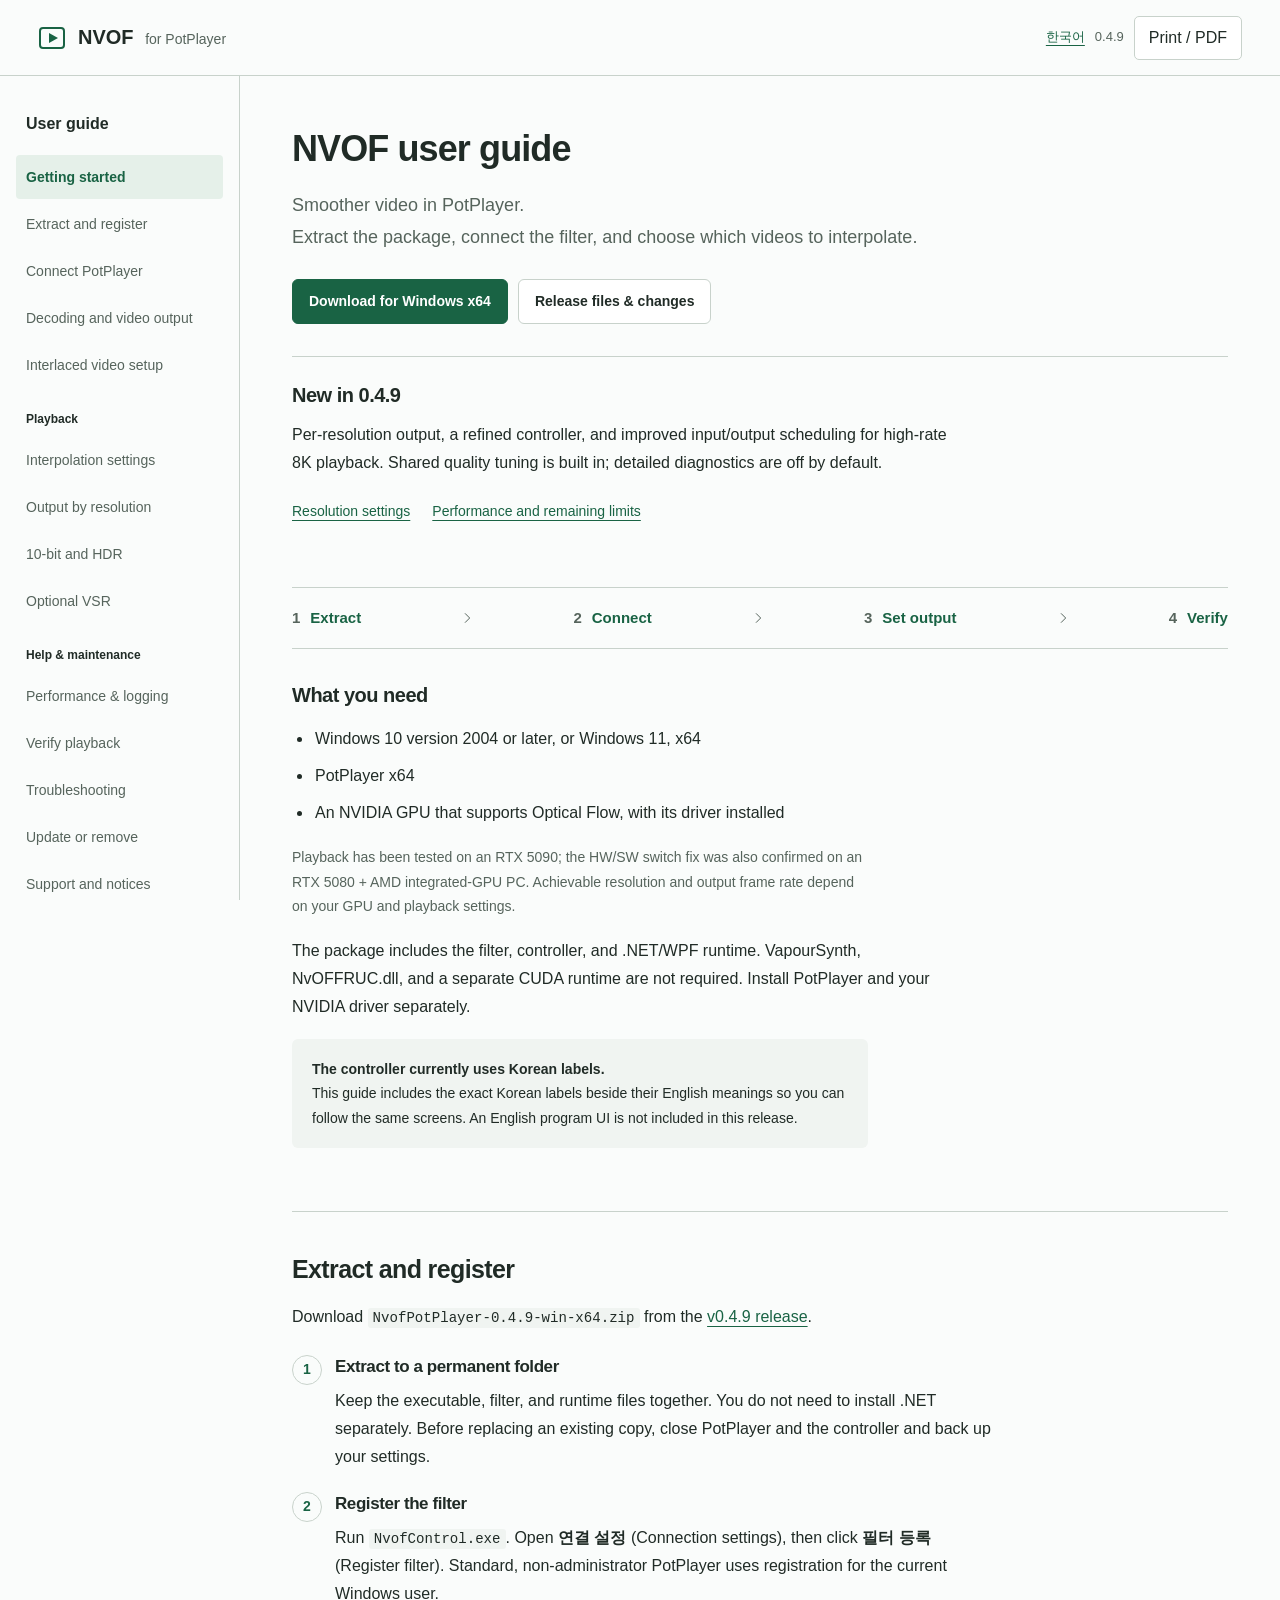
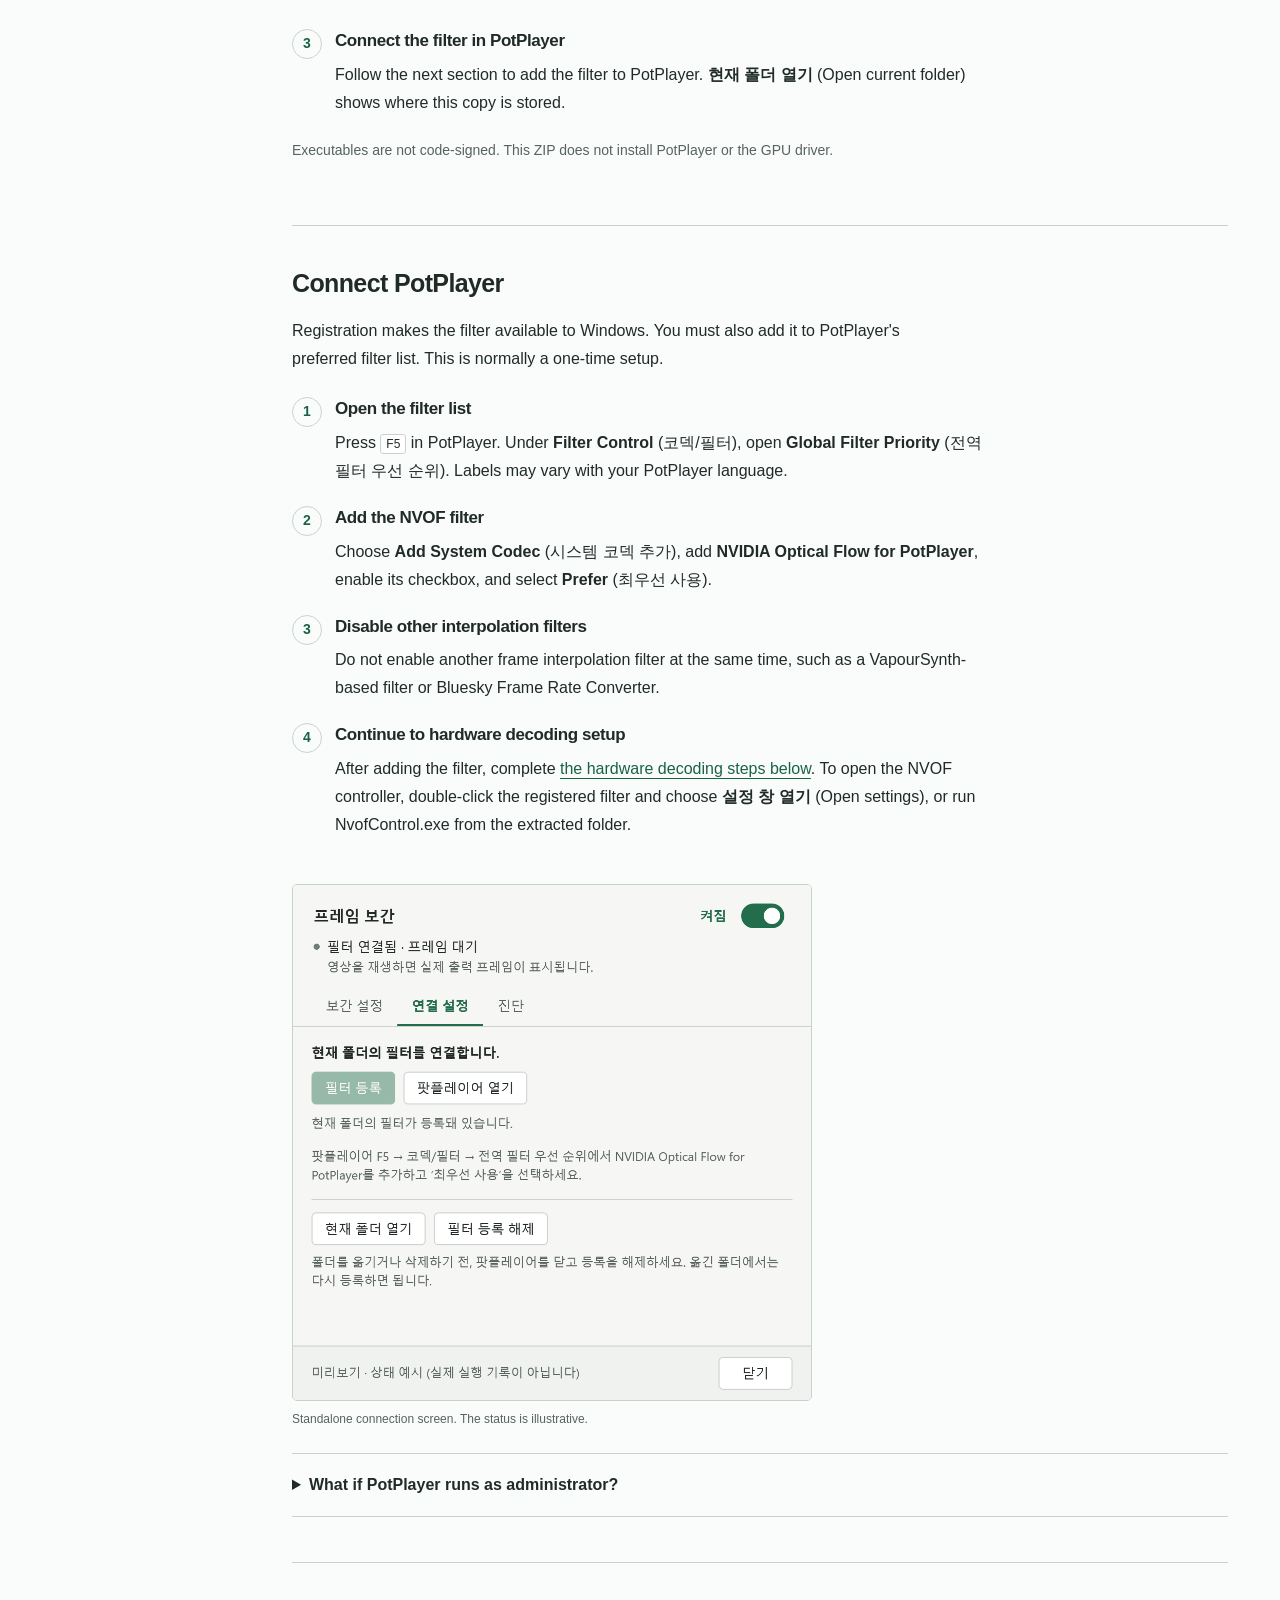
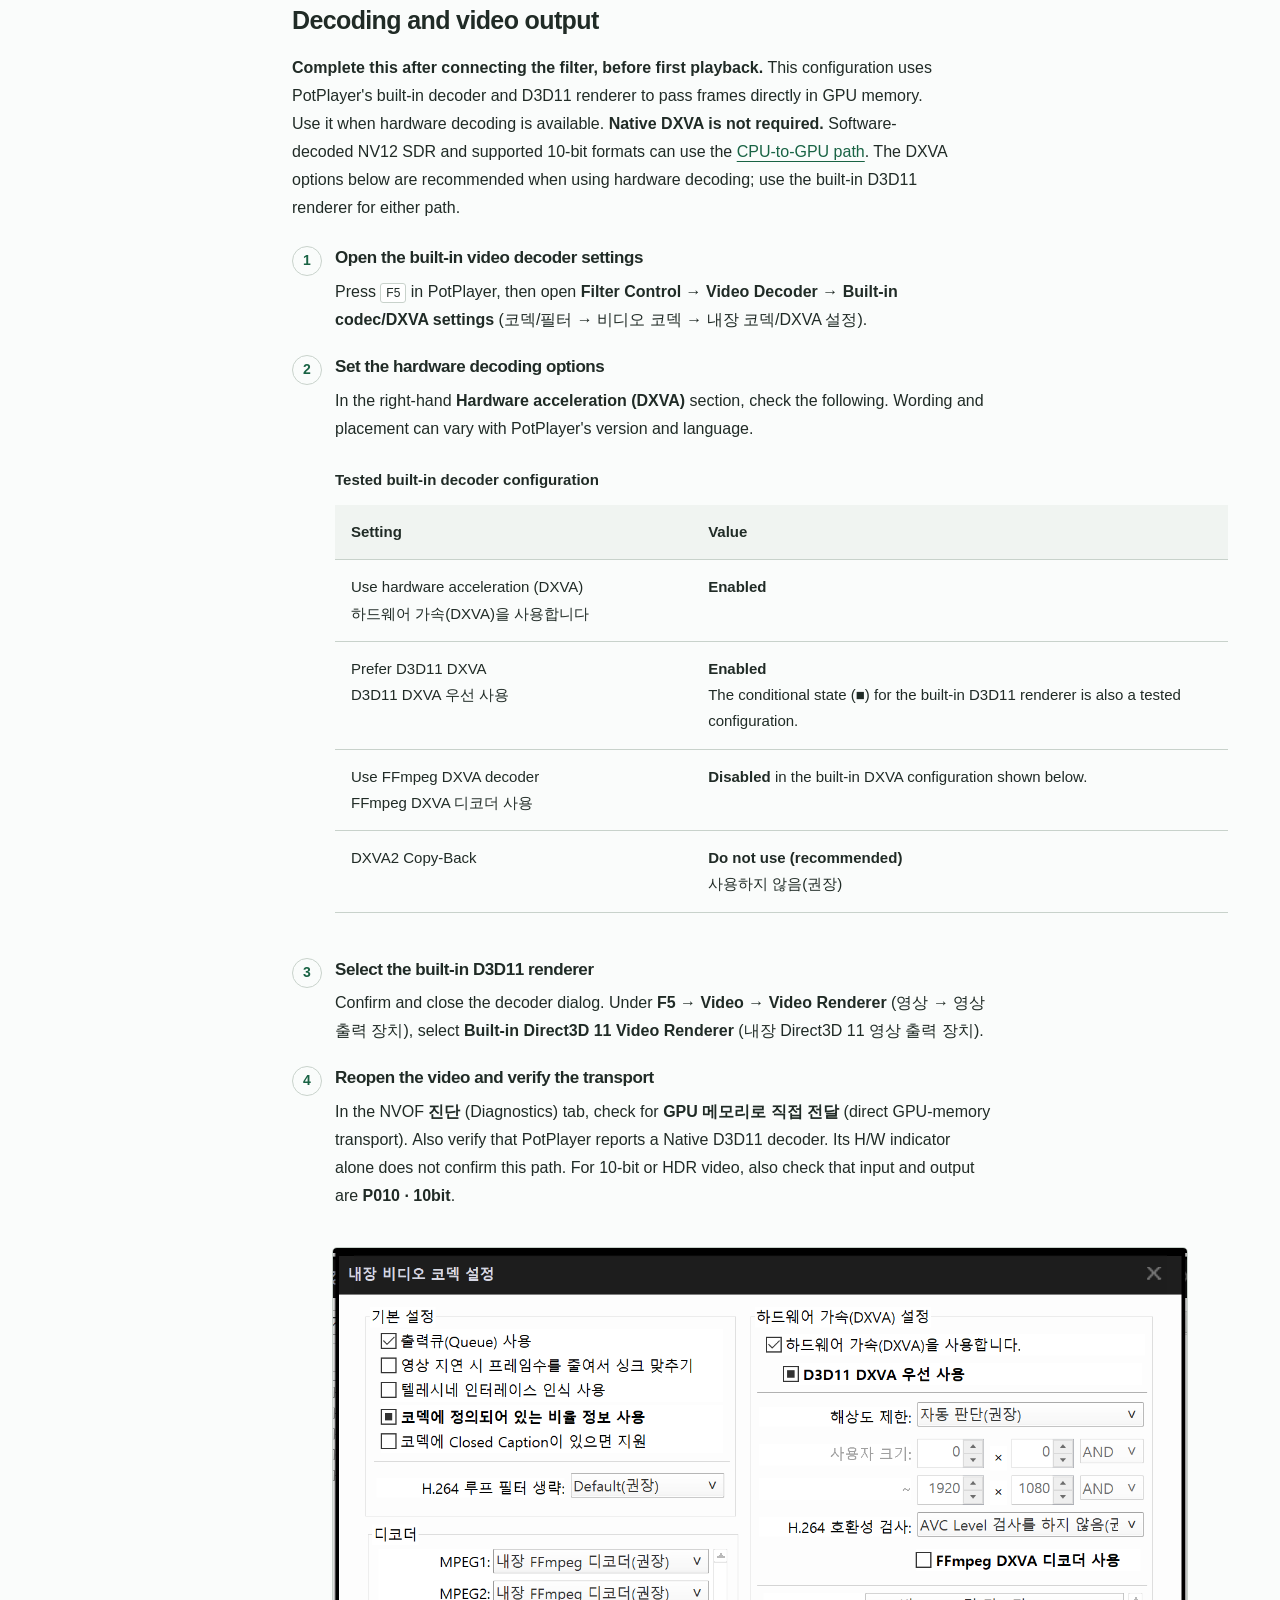
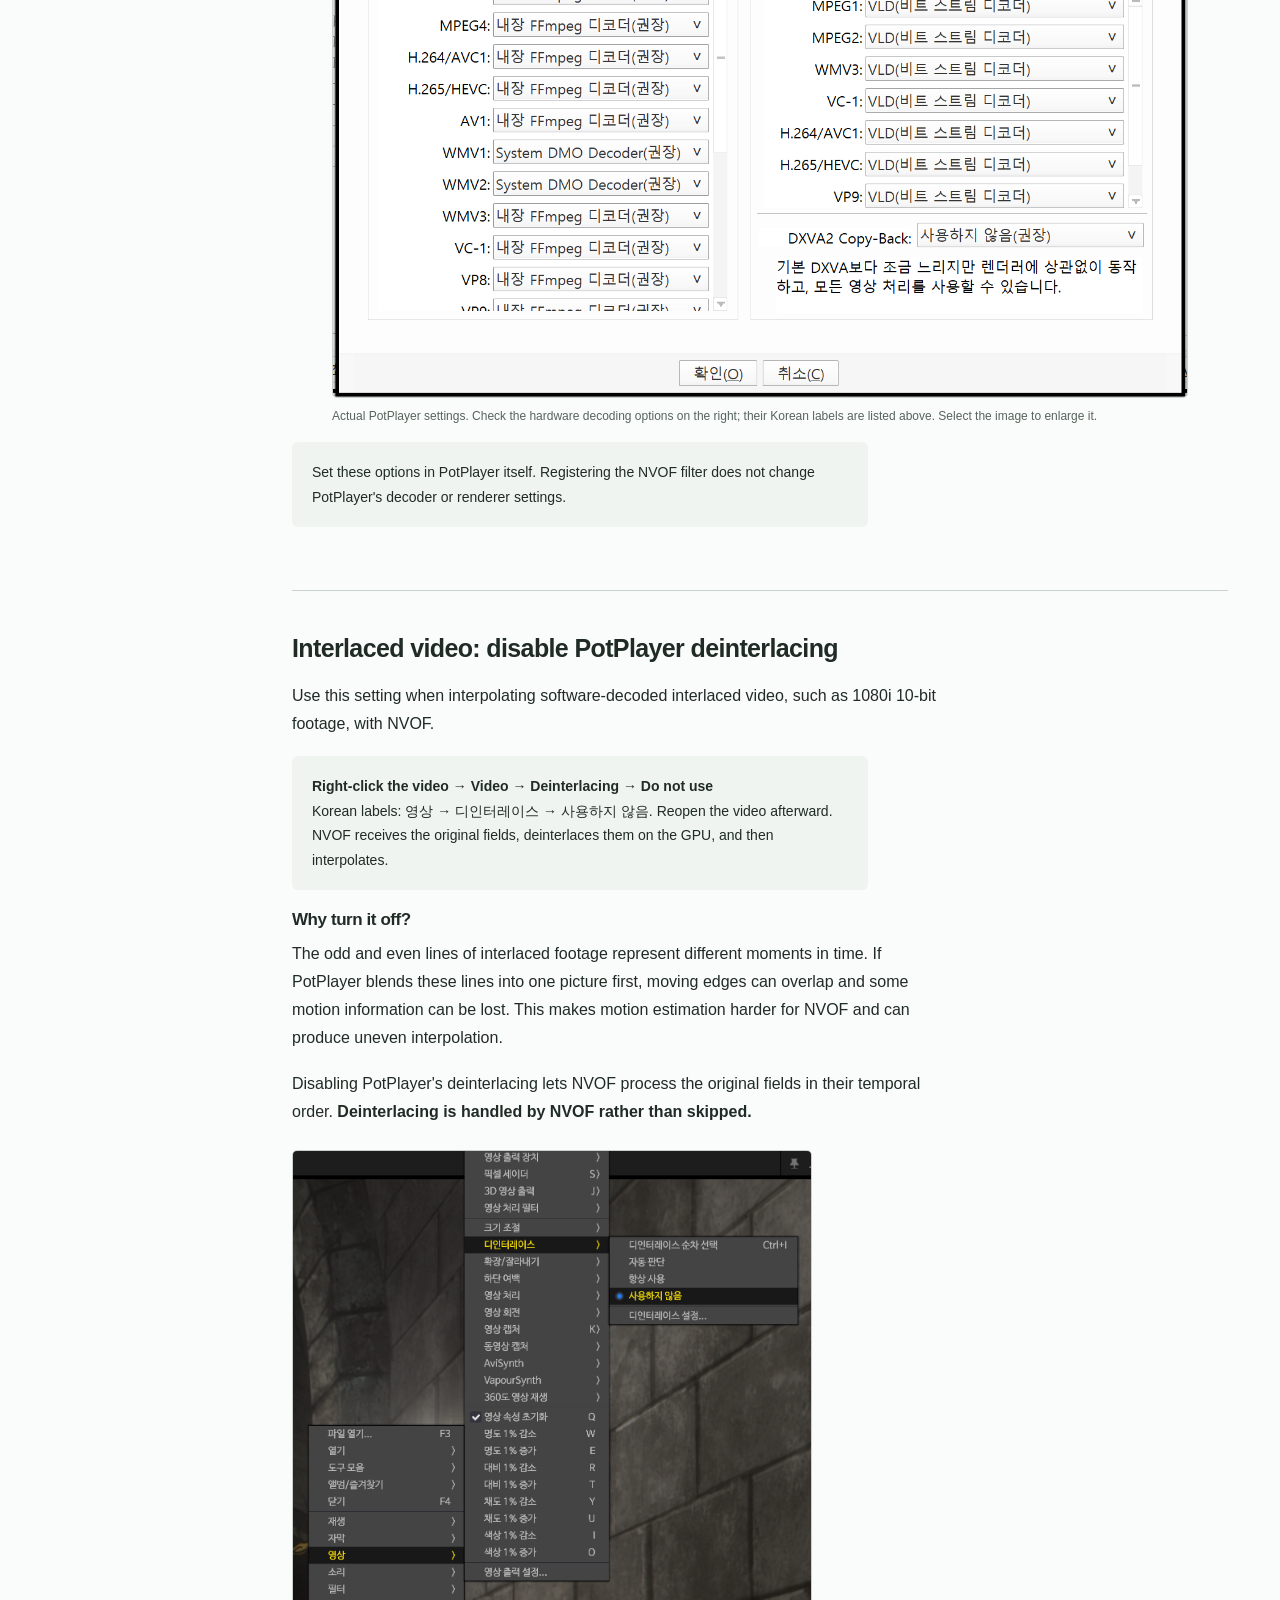
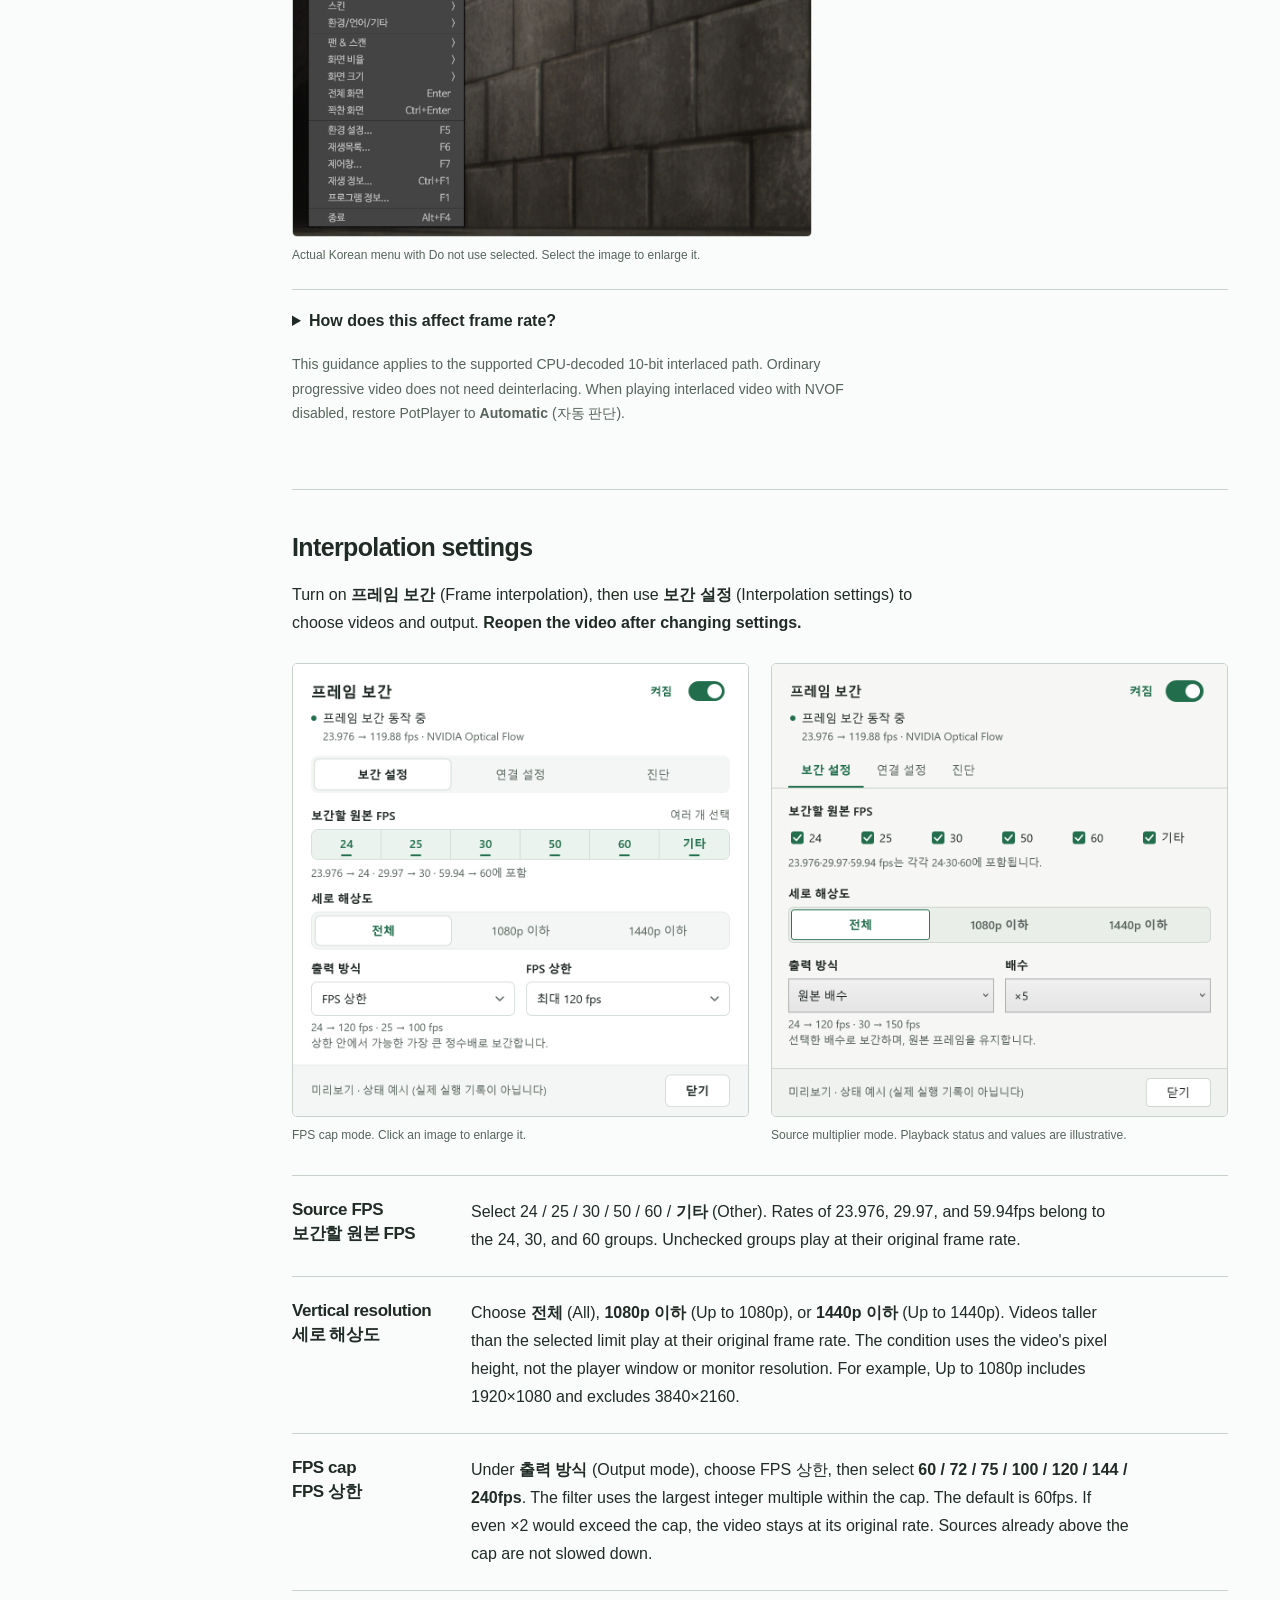
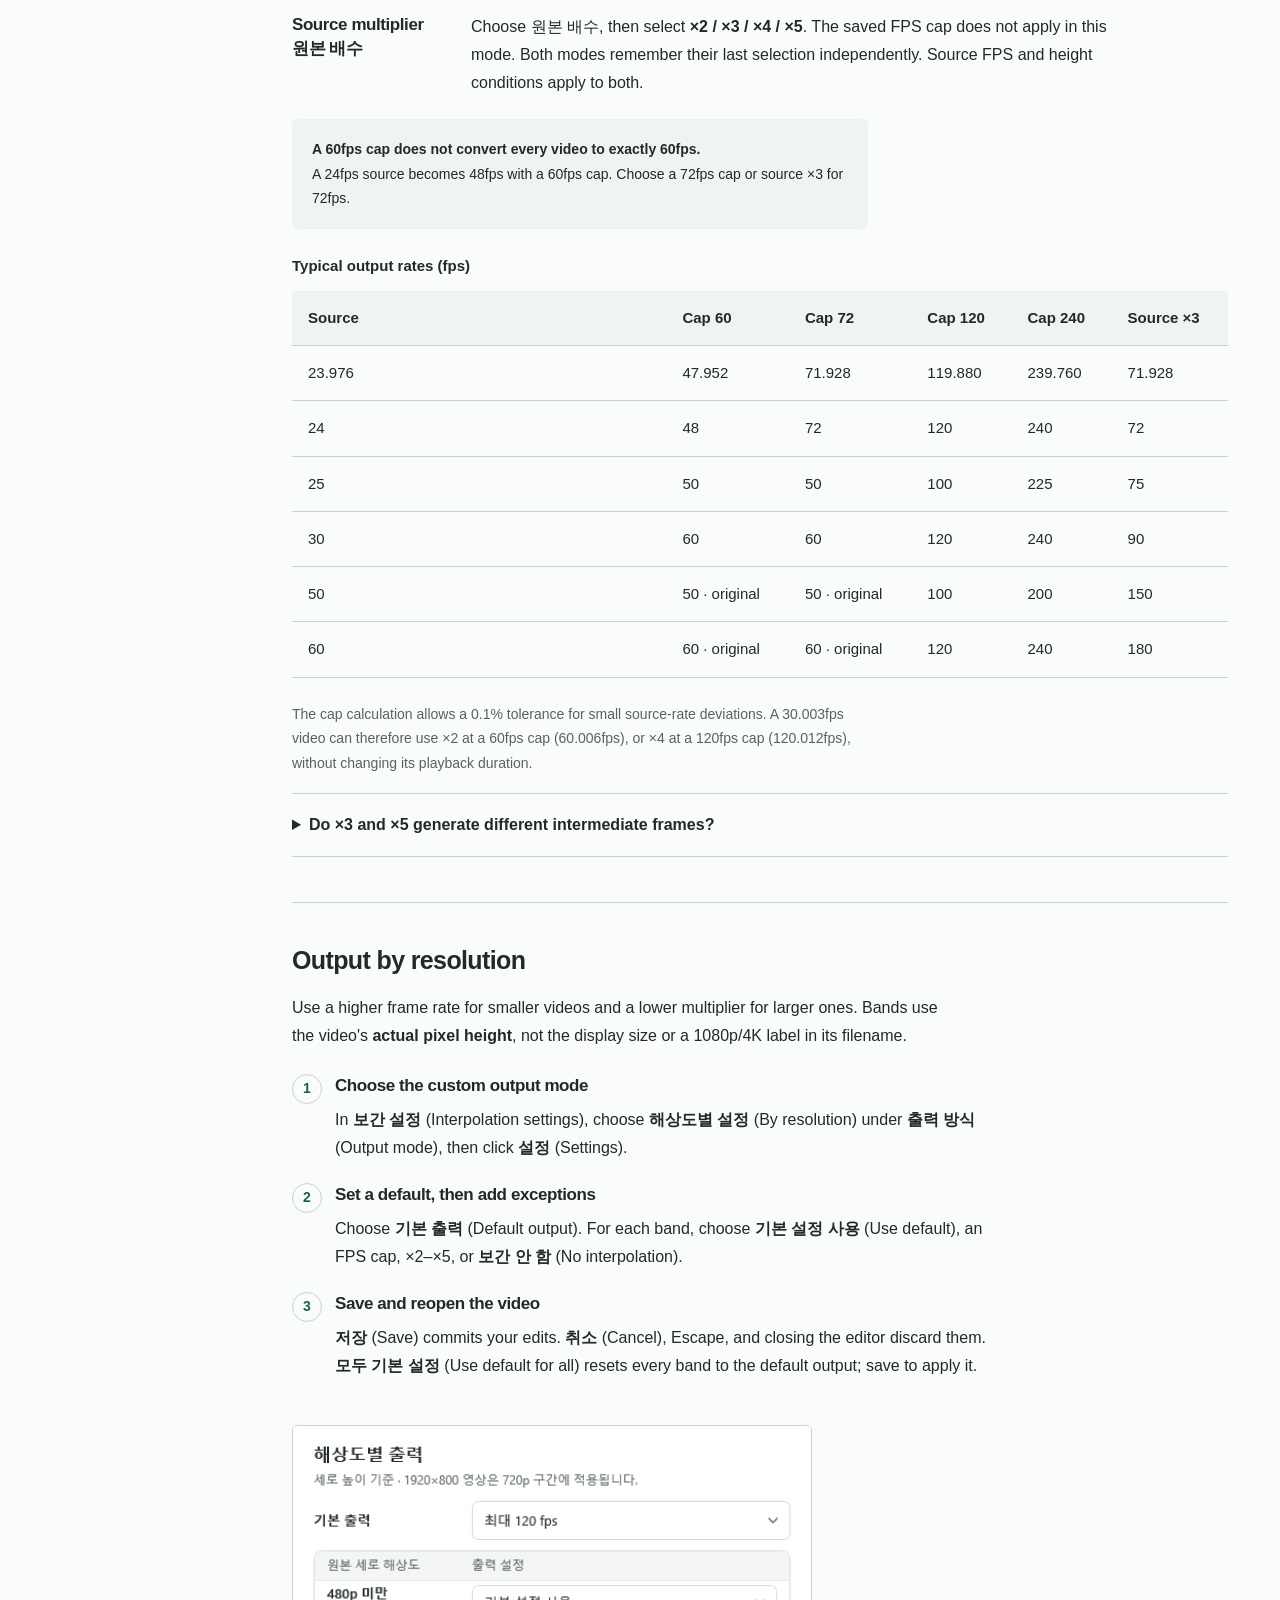
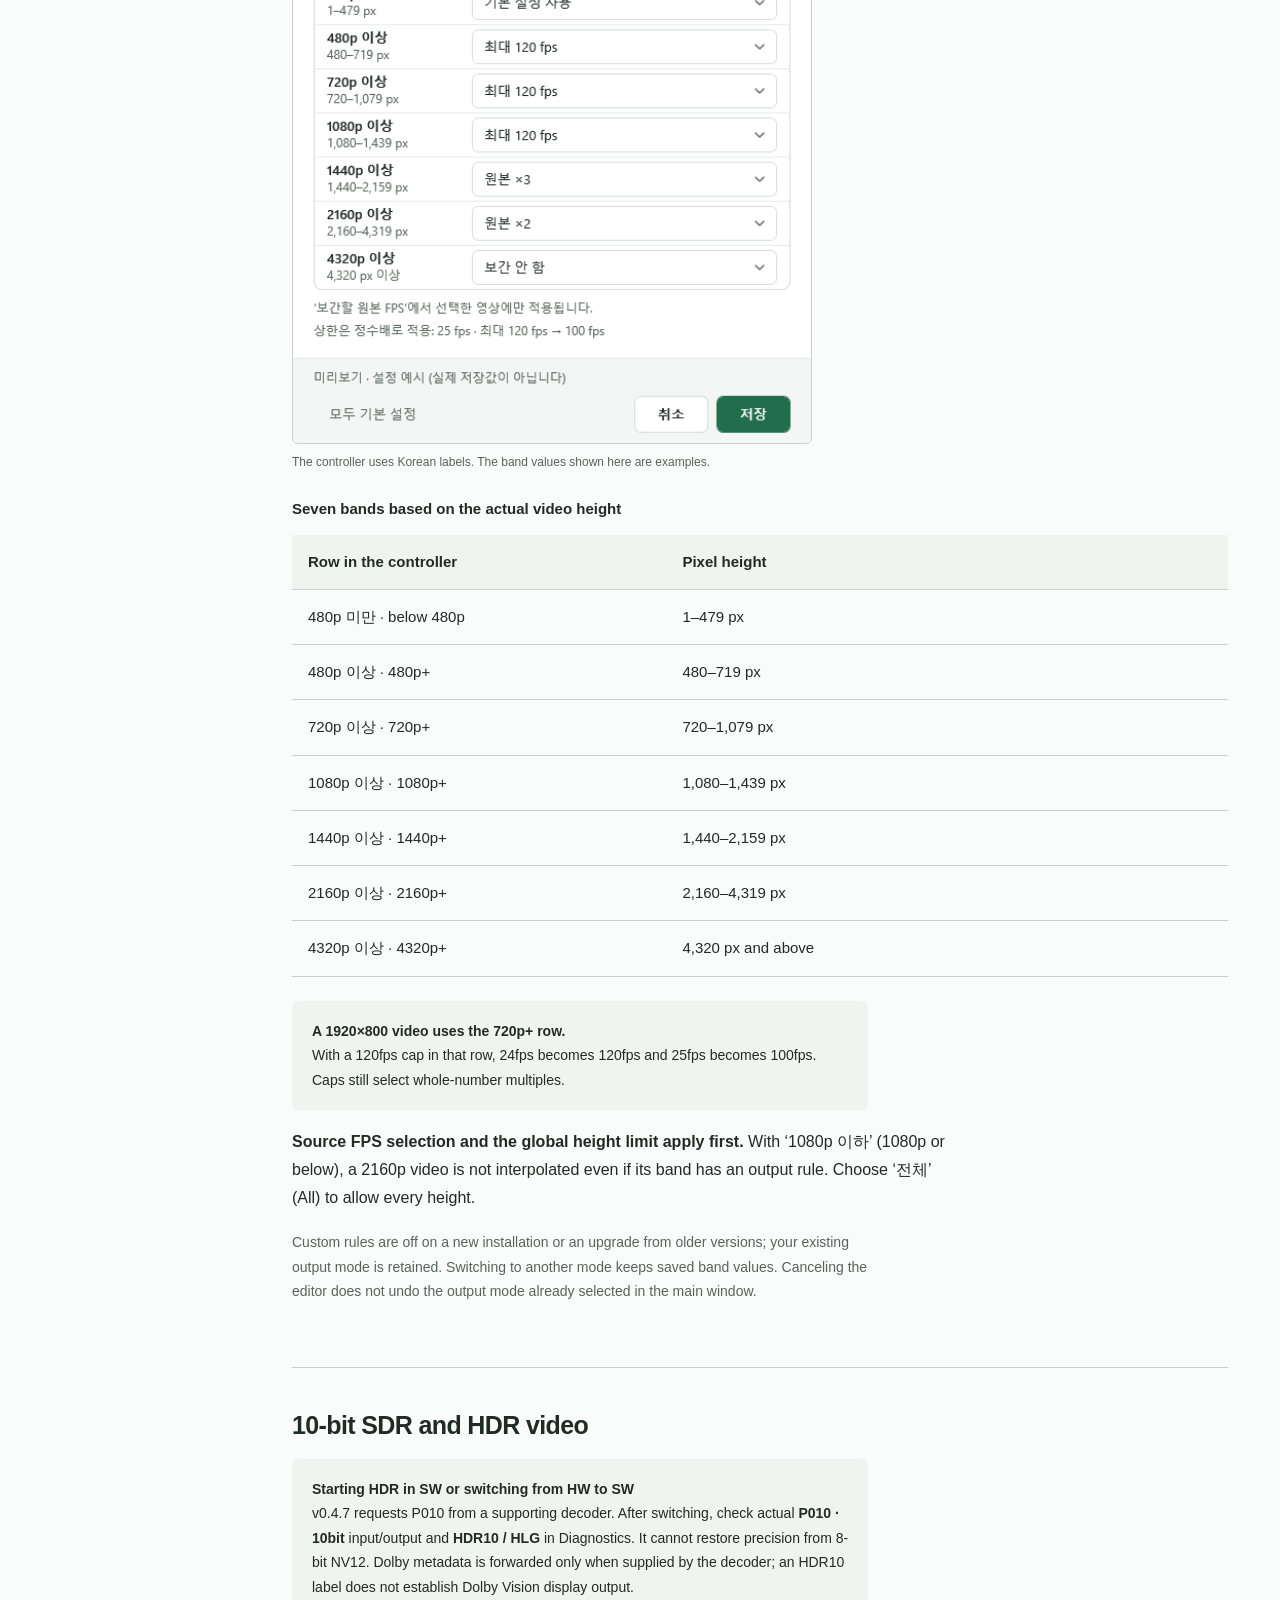
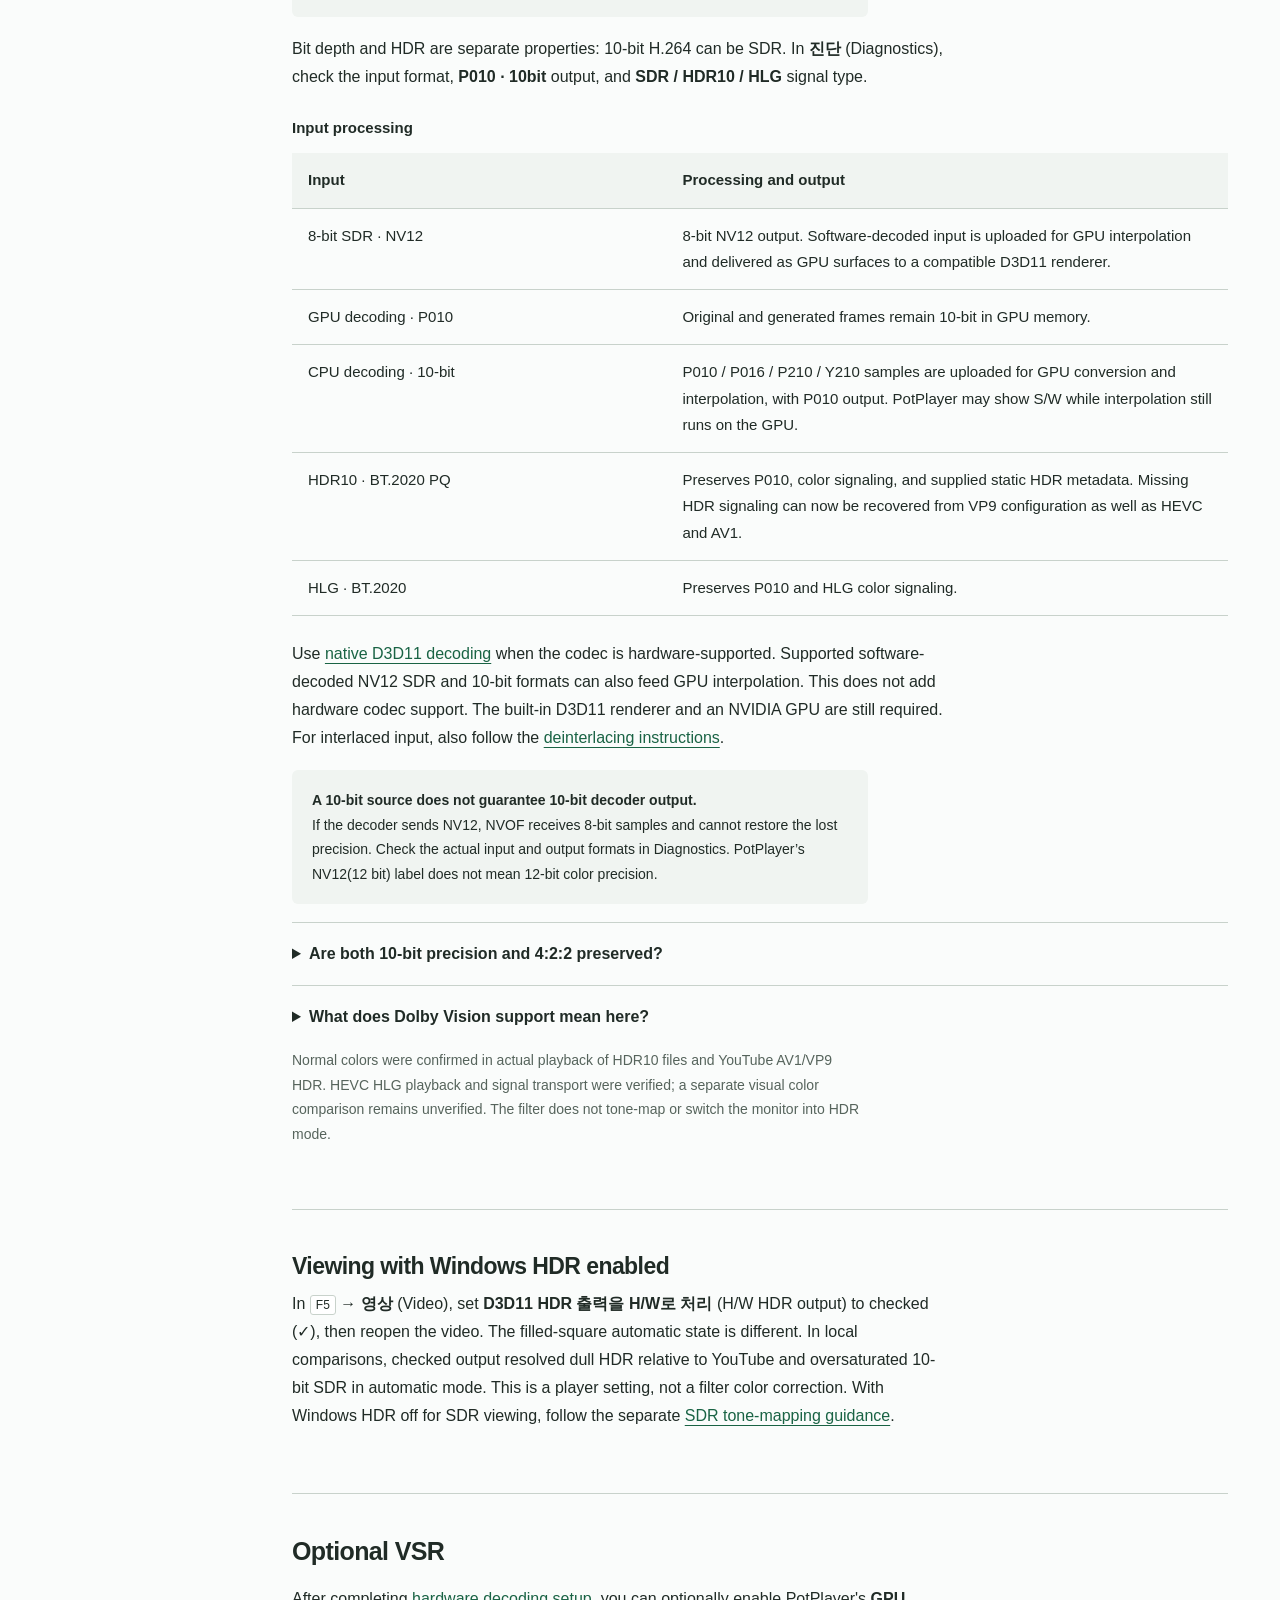
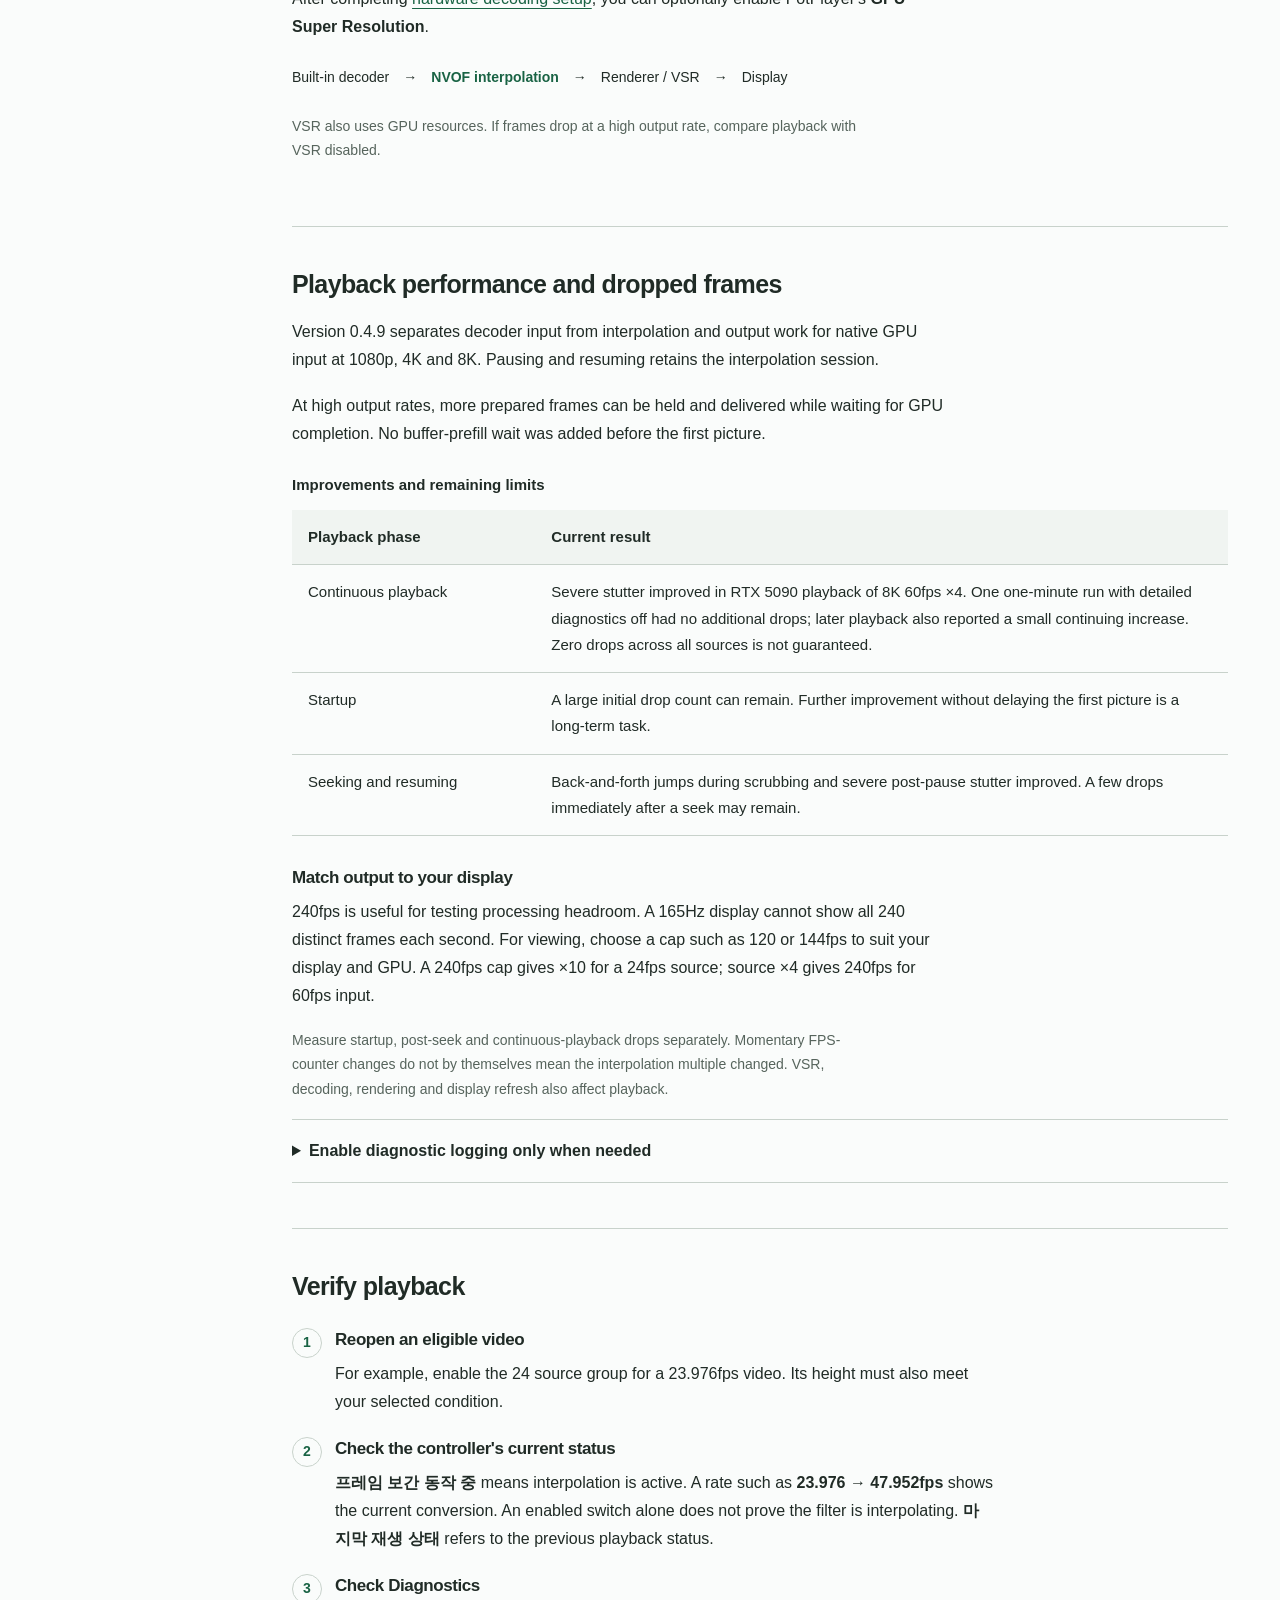
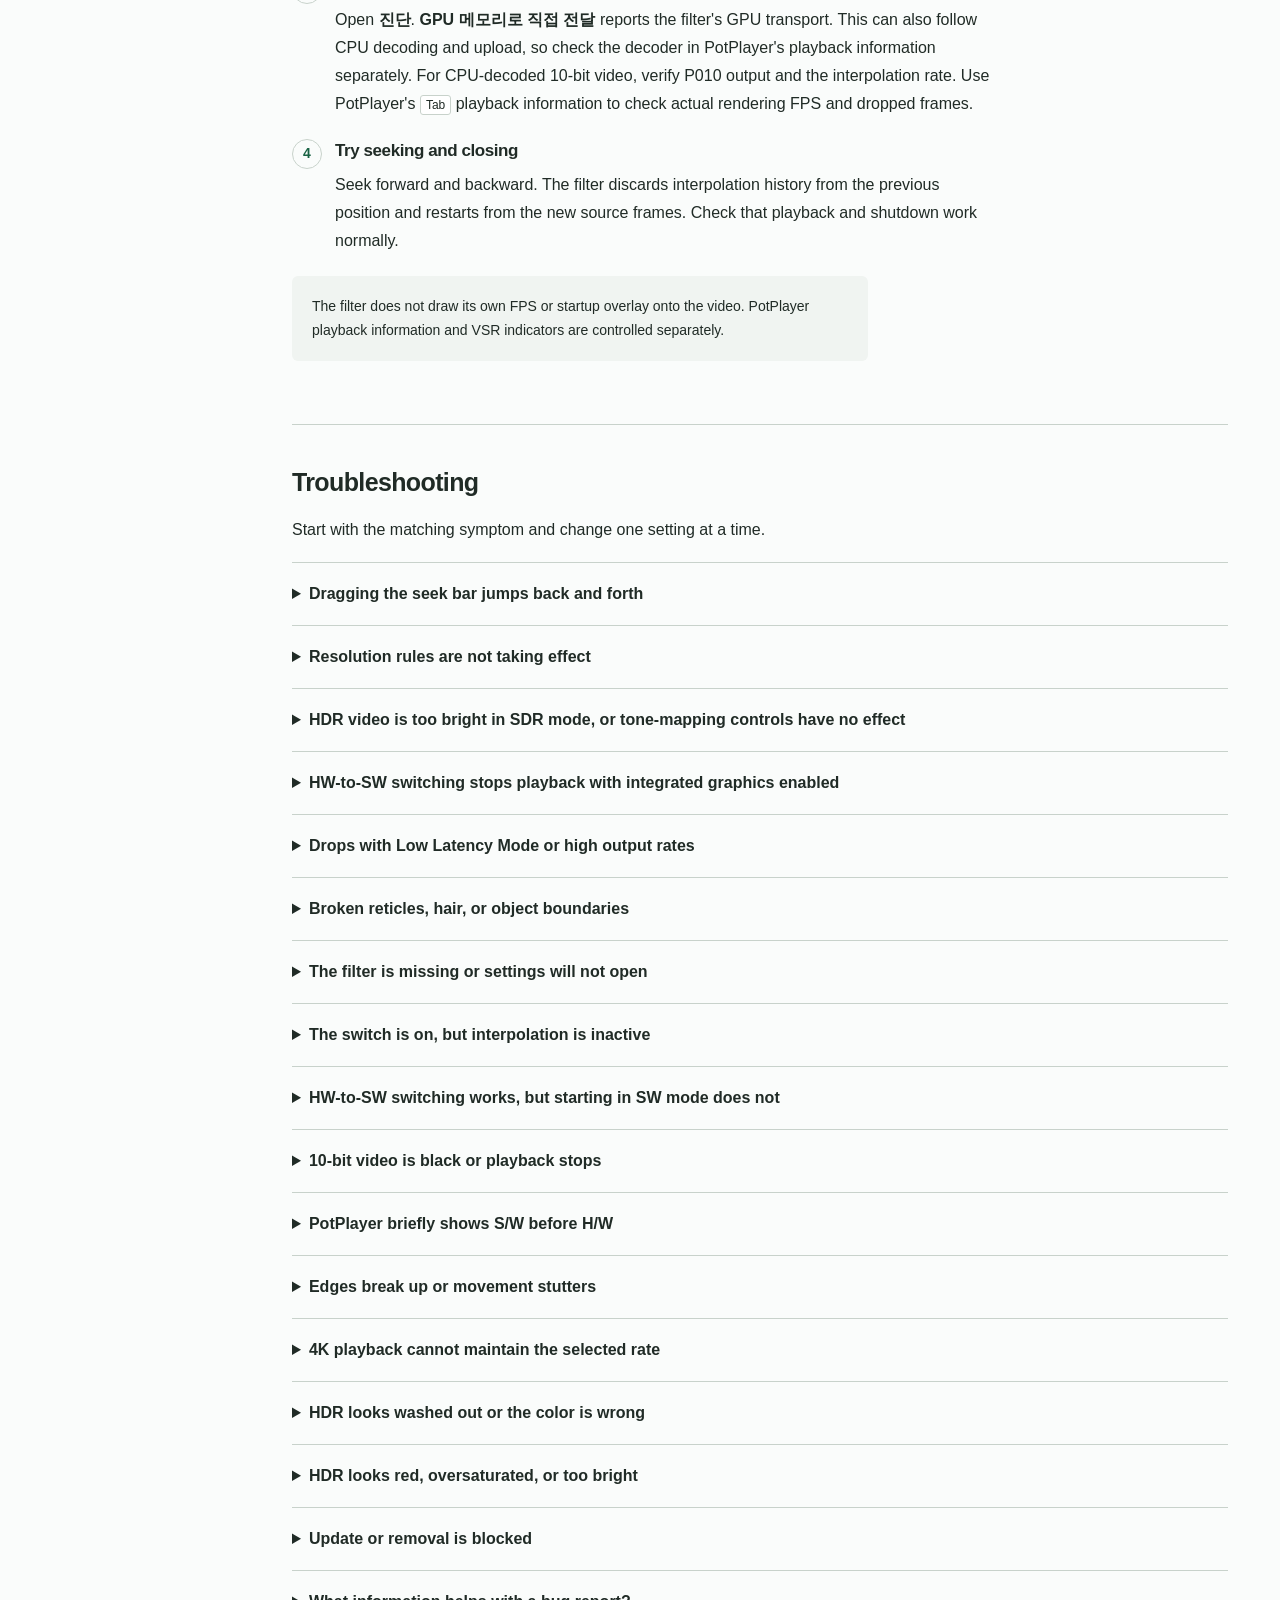
==== commit 9ed7800c: "Release v0.4.9 with resolution rules and asynchronous playback Preserve selected scheduling constant" ====
--- a/docs/manual/en.html
+++ b/docs/manual/en.html
@@ -1,17 +1,17 @@
 <!doctype html>
 <html lang="en"><head><meta charset="utf-8"><meta name="viewport" content="width=device-width,initial-scale=1"><meta name="color-scheme" content="light"><title>NVOF for PotPlayer · User guide</title><link rel="stylesheet" href="manual.css"><script src="manual.js" defer></script></head>
 <body><a class="skip" href="#main">Skip to content</a>
-<header class="top"><a class="brand" href="#start" aria-label="NVOF user guide home"><svg viewBox="0 0 28 28" width="28" height="28" aria-hidden="true"><rect x="2" y="4" width="24" height="20" rx="3" fill="none" stroke="currentColor" stroke-width="2"/><path d="M11 9 20 14 11 19Z" fill="currentColor"/></svg><span>NVOF <span class="brand-sub">for PotPlayer</span></span></a><div class="header-actions"><a class="language-link" href="index.html" lang="ko" hreflang="ko">한국어</a><span class="version">0.4.8</span><button type="button" id="print">Print / PDF</button><button type="button" id="menu" aria-controls="toc" aria-expanded="false">Contents</button></div></header>
-<div class="layout"><nav id="toc" aria-label="User guide contents"><p class="nav-title">User guide</p><a href="#start">Getting started</a><a href="#install">Extract and register</a><a href="#connect">Connect PotPlayer</a><a href="#hardware">Decoding and video output</a><a href="#deinterlace">Interlaced video setup</a><a href="#settings">Interpolation settings</a><a href="#tenbit">10-bit and HDR</a><a href="#vsr">Optional VSR</a><a href="#check">Verify playback</a><a href="#troubleshoot">Troubleshooting</a><a href="#update">Update or remove</a><a href="#scope">Support and notices</a><div class="nav-note">Available offline.<br>Find in this guide: <kbd>Ctrl</kbd> + <kbd>F</kbd></div></nav>
+<header class="top"><a class="brand" href="#start" aria-label="NVOF user guide home"><svg viewBox="0 0 28 28" width="28" height="28" aria-hidden="true"><rect x="2" y="4" width="24" height="20" rx="3" fill="none" stroke="currentColor" stroke-width="2"/><path d="M11 9 20 14 11 19Z" fill="currentColor"/></svg><span>NVOF <span class="brand-sub">for PotPlayer</span></span></a><div class="header-actions"><a class="language-link" href="index.html" lang="ko" hreflang="ko">한국어</a><span class="version">0.4.9</span><button type="button" id="print">Print / PDF</button><button type="button" id="menu" aria-controls="toc" aria-expanded="false">Contents</button></div></header>
+<div class="layout"><nav id="toc" aria-label="User guide contents"><p class="nav-title">User guide</p><a href="#start">Getting started</a><a href="#install">Extract and register</a><a href="#connect">Connect PotPlayer</a><a href="#hardware">Decoding and video output</a><a href="#deinterlace">Interlaced video setup</a><p class="nav-group">Playback</p><a href="#settings">Interpolation settings</a><a href="#resolution">Output by resolution</a><a href="#tenbit">10-bit and HDR</a><a href="#vsr">Optional VSR</a><p class="nav-group">Help & maintenance</p><a href="#performance">Performance &amp; logging</a><a href="#check">Verify playback</a><a href="#troubleshoot">Troubleshooting</a><a href="#update">Update or remove</a><a href="#scope">Support and notices</a><div class="nav-note">Available offline.<br>Find in this guide: <kbd>Ctrl</kbd> + <kbd>F</kbd></div></nav>
 <main id="main">
 <section id="start" class="intro"><h1>NVOF user guide</h1><p class="lead">Smoother video in PotPlayer.<br>Extract the package, connect the filter, and choose which videos to interpolate.</p>
-<p class="note"><strong>v0.4.8 · HW/SW switching with integrated graphics</strong><br>Fixed GPU selection that could stop playback when switching from HW to SW with both integrated and NVIDIA graphics enabled. The trial was confirmed working on an RTX 5080 + AMD integrated-GPU PC.</p>
+<div class="intro-actions"><a class="button primary" href="https://github.com/mkyoon80-alt/nvof-potplayer/releases/download/v0.4.9/NvofPotPlayer-0.4.9-win-x64.zip">Download for Windows x64</a><a class="button" href="https://github.com/mkyoon80-alt/nvof-potplayer/releases/tag/v0.4.9">Release files &amp; changes</a></div><div class="release-note"><h2>New in 0.4.9</h2><p>Per-resolution output, a refined controller, and improved input/output scheduling for high-rate 8K playback. Shared quality tuning is built in; detailed diagnostics are off by default.</p><div class="text-links"><a href="#resolution">Resolution settings</a><a href="#performance">Performance and remaining limits</a></div></div>
 <div class="quick-path" aria-label="First-time setup order"><a href="#install"><span>1</span>Extract</a><svg aria-hidden="true" viewBox="0 0 24 24"><path d="m9 5 7 7-7 7"/></svg><a href="#connect"><span>2</span>Connect</a><svg aria-hidden="true" viewBox="0 0 24 24"><path d="m9 5 7 7-7 7"/></svg><a href="#hardware"><span>3</span>Set output</a><svg aria-hidden="true" viewBox="0 0 24 24"><path d="m9 5 7 7-7 7"/></svg><a href="#check"><span>4</span>Verify</a></div>
 <h2>What you need</h2><ul class="checklist"><li>Windows 10 version 2004 or later, or Windows 11, x64</li><li>PotPlayer x64</li><li>An NVIDIA GPU that supports Optical Flow, with its driver installed</li></ul>
 <p class="muted">Playback has been tested on an RTX 5090; the HW/SW switch fix was also confirmed on an RTX 5080 + AMD integrated-GPU PC. Achievable resolution and output frame rate depend on your GPU and playback settings.</p>
 <p>The package includes the filter, controller, and .NET/WPF runtime. VapourSynth, NvOFFRUC.dll, and a separate CUDA runtime are not required. Install PotPlayer and your NVIDIA driver separately.</p>
 <p class="note"><strong>The controller currently uses Korean labels.</strong><br>This guide includes the exact Korean labels beside their English meanings so you can follow the same screens. An English program UI is not included in this release.</p></section>
-<section id="install"><h2>Extract and register</h2><p>Download <code>NvofPotPlayer-0.4.8-win-x64.zip</code> from the <a href="https://github.com/mkyoon80-alt/nvof-potplayer/releases/tag/v0.4.8">v0.4.8 release</a>.</p>
+<section id="install"><h2>Extract and register</h2><p>Download <code>NvofPotPlayer-0.4.9-win-x64.zip</code> from the <a href="https://github.com/mkyoon80-alt/nvof-potplayer/releases/tag/v0.4.9">v0.4.9 release</a>.</p>
 <ol class="steps"><li><h3>Extract to a permanent folder</h3><p>Keep the executable, filter, and runtime files together. You do not need to install .NET separately. Before replacing an existing copy, close PotPlayer and the controller and back up your settings.</p></li><li><h3>Register the filter</h3><p>Run <code>NvofControl.exe</code>. Open <strong>연결 설정</strong> (Connection settings), then click <strong>필터 등록</strong> (Register filter). Standard, non-administrator PotPlayer uses registration for the current Windows user.</p></li><li><h3>Connect the filter in PotPlayer</h3><p>Follow the next section to add the filter to PotPlayer. <strong>현재 폴더 열기</strong> (Open current folder) shows where this copy is stored.</p></li></ol>
 <p class="muted">Executables are not code-signed. This ZIP does not install PotPlayer or the GPU driver.</p></section>
 <section id="connect"><h2>Connect PotPlayer</h2><p>Registration makes the filter available to Windows. You must also add it to PotPlayer's preferred filter list. This is normally a one-time setup.</p>
@@ -56,6 +56,17 @@
 <tr><th scope="row">23.976</th><td>47.952</td><td>71.928</td><td>119.880</td><td>239.760</td><td>71.928</td></tr><tr><th scope="row">24</th><td>48</td><td>72</td><td>120</td><td>240</td><td>72</td></tr><tr><th scope="row">25</th><td>50</td><td>50</td><td>100</td><td>225</td><td>75</td></tr><tr><th scope="row">30</th><td>60</td><td>60</td><td>120</td><td>240</td><td>90</td></tr><tr><th scope="row">50</th><td>50 · original</td><td>50 · original</td><td>100</td><td>200</td><td>150</td></tr><tr><th scope="row">60</th><td>60 · original</td><td>60 · original</td><td>120</td><td>240</td><td>180</td></tr></tbody></table></div>
 <p class="muted">The cap calculation allows a 0.1% tolerance for small source-rate deviations. A 30.003fps video can therefore use ×2 at a 60fps cap (60.006fps), or ×4 at a 120fps cap (120.012fps), without changing its playback duration.</p>
 <details><summary>Do ×3 and ×5 generate different intermediate frames?</summary><p>Yes. ×3 generates frames at one-third and two-thirds of the interval between two originals. ×5 uses 20%, 40%, 60%, and 80%. These are individually synthesized frames, not repeated copies of one midpoint. Higher output rates require more processing; check the actual rendering rate and dropped frames in PotPlayer.</p></details></section>
+<section id="resolution"><h2>Output by resolution</h2>
+<p>Use a higher frame rate for smaller videos and a lower multiplier for larger ones. Bands use the video's <strong>actual pixel height</strong>, not the display size or a 1080p/4K label in its filename.</p>
+<ol class="steps"><li><h3>Choose the custom output mode</h3><p>In <strong>보간 설정</strong> (Interpolation settings), choose <strong>해상도별 설정</strong> (By resolution) under <strong>출력 방식</strong> (Output mode), then click <strong>설정</strong> (Settings).</p></li><li><h3>Set a default, then add exceptions</h3><p>Choose <strong>기본 출력</strong> (Default output). For each band, choose <strong>기본 설정 사용</strong> (Use default), an FPS cap, ×2–×5, or <strong>보간 안 함</strong> (No interpolation).</p></li><li><h3>Save and reopen the video</h3><p><strong>저장</strong> (Save) commits your edits. <strong>취소</strong> (Cancel), Escape, and closing the editor discard them. <strong>모두 기본 설정</strong> (Use default for all) resets every band to the default output; save to apply it.</p></li></ol>
+<figure class="options-figure"><a href="images/resolution.png"><img src="images/resolution.png" alt="Version 0.4.9 resolution editor with a default output, seven height bands, reset, cancel and save" width="1008" height="1202" loading="lazy"></a><figcaption>The controller uses Korean labels. The band values shown here are examples.</figcaption></figure>
+<div class="table-wrap" tabindex="0" role="region" aria-label="Resolution height bands"><table><caption>Seven bands based on the actual video height</caption><thead><tr><th scope="col">Row in the controller</th><th scope="col">Pixel height</th></tr></thead><tbody>
+<tr><th scope="row">480p 미만 · below 480p</th><td>1–479 px</td></tr><tr><th scope="row">480p 이상 · 480p+</th><td>480–719 px</td></tr><tr><th scope="row">720p 이상 · 720p+</th><td>720–1,079 px</td></tr><tr><th scope="row">1080p 이상 · 1080p+</th><td>1,080–1,439 px</td></tr><tr><th scope="row">1440p 이상 · 1440p+</th><td>1,440–2,159 px</td></tr><tr><th scope="row">2160p 이상 · 2160p+</th><td>2,160–4,319 px</td></tr><tr><th scope="row">4320p 이상 · 4320p+</th><td>4,320 px and above</td></tr></tbody></table></div>
+<p class="note"><strong>A 1920×800 video uses the 720p+ row.</strong><br>With a 120fps cap in that row, 24fps becomes 120fps and 25fps becomes 100fps. Caps still select whole-number multiples.</p>
+<p><strong>Source FPS selection and the global height limit apply first.</strong> With ‘1080p 이하’ (1080p or below), a 2160p video is not interpolated even if its band has an output rule. Choose ‘전체’ (All) to allow every height.</p>
+<p class="muted">Custom rules are off on a new installation or an upgrade from older versions; your existing output mode is retained. Switching to another mode keeps saved band values. Canceling the editor does not undo the output mode already selected in the main window.</p>
+</section>
+
 <section id="tenbit"><h2>10-bit SDR and HDR video</h2><p class="note"><strong>Starting HDR in SW or switching from HW to SW</strong><br>v0.4.7 requests P010 from a supporting decoder. After switching, check actual <strong>P010 · 10bit</strong> input/output and <strong>HDR10 / HLG</strong> in Diagnostics. It cannot restore precision from 8-bit NV12. Dolby metadata is forwarded only when supplied by the decoder; an HDR10 label does not establish Dolby Vision display output.</p>
 <p>Bit depth and HDR are separate properties: 10-bit H.264 can be SDR. In <strong>진단</strong> (Diagnostics), check the input format, <strong>P010 · 10bit</strong> output, and <strong>SDR / HDR10 / HLG</strong> signal type.</p>
 <div class="table-wrap"><table><caption>Input processing</caption><thead><tr><th scope="col">Input</th><th scope="col">Processing and output</th></tr></thead><tbody>
@@ -70,19 +81,32 @@
 <details><summary>Are both 10-bit precision and 4:2:2 preserved?</summary><p>Output is 10-bit 4:2:0 P010. P210/Y210 chroma is reduced from 4:2:2 on the GPU. If the decoder already outputs P010, chroma detail lost upstream cannot be recovered. P016 uses its upper ten bits; this is not a 16-bit preservation path.</p></details>
 <details><summary>What does Dolby Vision support mean here?</summary><p>The filter forwards decoder-supplied Dolby Vision RPU and parsed metadata. Original frames retain their own metadata; generated frames inherit the preceding original's metadata. Actual metadata transport was verified with a Profile 8.1 source.</p><p>Decoding, reshaping, tone mapping, and display output remain the decoder's and renderer's responsibility. This does not certify every Dolby Vision profile or Dolby Vision display output. An HDR10-compatible base layer may still appear as HDR10 in Diagnostics. HDR10+ dynamic metadata is unsupported.</p></details>
 <p class="muted">Normal colors were confirmed in actual playback of HDR10 files and YouTube AV1/VP9 HDR. HEVC HLG playback and signal transport were verified; a separate visual color comparison remains unverified. The filter does not tone-map or switch the monitor into HDR mode.</p></section>
+<section id="hdr-display"><h3>Viewing with Windows HDR enabled</h3><p>In <kbd>F5</kbd> → <strong>영상</strong> (Video), set <strong>D3D11 HDR 출력을 H/W로 처리</strong> (H/W HDR output) to checked (✓), then reopen the video. The filled-square automatic state is different. In local comparisons, checked output resolved dull HDR relative to YouTube and oversaturated 10-bit SDR in automatic mode. This is a player setting, not a filter color correction. With Windows HDR off for SDR viewing, follow the separate <a href="#hdr-sdr">SDR tone-mapping guidance</a>.</p></section>
 <section id="vsr"><h2>Optional VSR</h2><p>After completing <a href="#hardware">hardware decoding setup</a>, you can optionally enable PotPlayer's <strong>GPU Super Resolution</strong>.</p><div class="pipeline"><span>Built-in decoder</span><span aria-hidden="true">→</span><strong>NVOF interpolation</strong><span aria-hidden="true">→</span><span>Renderer / VSR</span><span aria-hidden="true">→</span><span>Display</span></div><p class="muted">VSR also uses GPU resources. If frames drop at a high output rate, compare playback with VSR disabled.</p></section>
+<section id="performance"><h2>Playback performance and dropped frames</h2>
+<p>Version 0.4.9 separates decoder input from interpolation and output work for native GPU input at 1080p, 4K and 8K. Pausing and resuming retains the interpolation session.</p>
+<p>At high output rates, more prepared frames can be held and delivered while waiting for GPU completion. No buffer-prefill wait was added before the first picture.</p>
+<div class="table-wrap" tabindex="0" role="region" aria-label="Playback improvements and remaining limits"><table><caption>Improvements and remaining limits</caption><thead><tr><th scope="col">Playback phase</th><th scope="col">Current result</th></tr></thead><tbody>
+<tr><th scope="row">Continuous playback</th><td>Severe stutter improved in RTX 5090 playback of 8K 60fps ×4. One one-minute run with detailed diagnostics off had no additional drops; later playback also reported a small continuing increase. Zero drops across all sources is not guaranteed.</td></tr>
+<tr><th scope="row">Startup</th><td>A large initial drop count can remain. Further improvement without delaying the first picture is a long-term task.</td></tr>
+<tr><th scope="row">Seeking and resuming</th><td>Back-and-forth jumps during scrubbing and severe post-pause stutter improved. A few drops immediately after a seek may remain.</td></tr>
+</tbody></table></div>
+<h3>Match output to your display</h3><p>240fps is useful for testing processing headroom. A 165Hz display cannot show all 240 distinct frames each second. For viewing, choose a cap such as 120 or 144fps to suit your display and GPU. A 240fps cap gives ×10 for a 24fps source; source ×4 gives 240fps for 60fps input.</p>
+<p class="muted">Measure startup, post-seek and continuous-playback drops separately. Momentary FPS-counter changes do not by themselves mean the interpolation multiple changed. VSR, decoding, rendering and display refresh also affect playback.</p>
+<details id="diagnostic-logging"><summary>Enable diagnostic logging only when needed</summary><p>Normal playback defaults to <code>TracePerformance=0</code> and <code>ProbeServices=0</code>. Detailed measurement can itself cause drops at high 8K output rates. Controller status and basic startup, shutdown and error records remain available.</p><ol><li>Exit PotPlayer completely.</li><li>Edit the <code>[Nvof]</code> section of <code>NvofPotPlayer.ini</code> beside the filter. <code>TracePerformance=1</code> enables CPU timing and periodic performance records; <code>2</code> also enables detailed GPU timing. Use <code>ProbeServices=1</code> only to investigate connection problems.</li><li>Record a short reproduction, exit, and restore both values to <code>0</code>. Changes apply on the next launch.</li></ol><p>If you preserved an older INI during an upgrade, check these values yourself. Records are saved in <code>%LOCALAPPDATA%\NvofPotPlayer</code> and are not uploaded automatically.</p></details>
+</section>
 <section id="check"><h2>Verify playback</h2><ol class="steps"><li><h3>Reopen an eligible video</h3><p>For example, enable the 24 source group for a 23.976fps video. Its height must also meet your selected condition.</p></li><li><h3>Check the controller's current status</h3><p><strong>프레임 보간 동작 중</strong> means interpolation is active. A rate such as <strong>23.976 → 47.952fps</strong> shows the current conversion. An enabled switch alone does not prove the filter is interpolating. <strong>마지막 재생 상태</strong> refers to the previous playback status.</p></li><li><h3>Check Diagnostics</h3><p>Open <strong>진단</strong>. <strong>GPU 메모리로 직접 전달</strong> reports the filter's GPU transport. This can also follow CPU decoding and upload, so check the decoder in PotPlayer's playback information separately. For CPU-decoded 10-bit video, verify P010 output and the interpolation rate. Use PotPlayer's <kbd>Tab</kbd> playback information to check actual rendering FPS and dropped frames.</p></li><li><h3>Try seeking and closing</h3><p>Seek forward and backward. The filter discards interpolation history from the previous position and restarts from the new source frames. Check that playback and shutdown work normally.</p></li></ol><p class="note">The filter does not draw its own FPS or startup overlay onto the video. PotPlayer playback information and VSR indicators are controlled separately.</p></section>
 <section id="troubleshoot"><h2>Troubleshooting</h2><p>Start with the matching symptom and change one setting at a time.</p>
-<details id="hdr-sdr"><summary>HDR video is too bright in SDR mode, or tone-mapping controls have no effect</summary>
+<details><summary>Dragging the seek bar jumps back and forth</summary><p>Version 0.4.9 delivers original frames during repeated seeks, then resumes interpolation from a fresh pair. For about 0.2 seconds after a seek, playback may use the source frame rate. Fully close and restart PotPlayer after updating.</p></details><details><summary>Resolution rules are not taking effect</summary><p>Choose <strong>해상도별 설정</strong> (By resolution), click <strong>저장</strong> (Save) in the editor, then reopen the video. Source FPS selection and the global height limit take priority. A row set to <strong>기본 설정 사용</strong> (Use default) follows the default output at the top of the editor.</p></details><details id="hdr-sdr"><summary>HDR video is too bright in SDR mode, or tone-mapping controls have no effect</summary>
 <p>When viewing PQ HDR video with Windows and the monitor in SDR mode, compare these settings first.</p>
 <ol><li>Under <strong>Preferences → Video</strong>, turn off <strong>Use H/W HDR output mode</strong> (Korean UI: D3D11 HDR 출력을 H/W로 처리).</li><li>Under <strong>Video → Pixel Shader</strong>, enable <strong>SMPTE ST 2084 HDR Correction</strong>.</li><li>Start with <strong>Auto</strong> tone mapping and <strong>125 nits</strong> SDR monitor luminance, then compare the same scene. ST 2086 correction was not needed for this check.</li></ol>
 <p>In the local Dune comparison, bright detail was lost even with NVOF excluded. Switching HW/SW decoding or changing the tone-mapping curve and SDR luminance had no visible effect. Turning off H/W HDR output made those controls responsive, and the user confirmed that bright detail returned with Auto and 125 nits unchanged.</p>
 <p><strong>H/W HDR output and hardware decoding are separate settings.</strong> Hardware decoding and GPU interpolation can remain enabled. The 125-nit value is a comparison starting point, not a measurement of the monitor. This guidance is for SDR viewing; do not apply it indiscriminately to actual HDR display output.</p></details>
-<details id="hybrid-gpu"><summary>HW-to-SW switching stops playback with integrated graphics enabled</summary><p>v0.4.8 validates the renderer’s GPU index and retains the NVIDIA GPU already in use. Software startup also handles invalid GPU hints. You do not need to disable integrated graphics or change GPU settings for this fix.</p><ol><li>Close PotPlayer and the NVOF controller, then back up the installation folder.</li><li>Replace the files with v0.4.8 while preserving <code>NvofPotPlayer.ini</code>.</li><li>Reopen the same video and check HW/SW switching and a fresh SW start.</li></ol><p>The trial was confirmed on an RTX 5080 + AMD integrated-GPU PC; this does not verify every multi-GPU configuration. If playback still stops, collect the GPU configuration, switching sequence, and NVOF diagnostic logs.</p></details>
+<details id="hybrid-gpu"><summary>HW-to-SW switching stops playback with integrated graphics enabled</summary><p>v0.4.9 validates the renderer’s GPU index and retains the NVIDIA GPU already in use. Software startup also handles invalid GPU hints. You do not need to disable integrated graphics or change GPU settings for this fix.</p><ol><li>Close PotPlayer and the NVOF controller, then back up the installation folder.</li><li>Replace the files with v0.4.9 while preserving <code>NvofPotPlayer.ini</code>.</li><li>Reopen the same video and check HW/SW switching and a fresh SW start.</li></ol><p>The trial was confirmed on an RTX 5080 + AMD integrated-GPU PC; this does not verify every multi-GPU configuration. If playback still stops, collect the GPU configuration, switching sequence, and NVOF diagnostic logs.</p></details>
 <details><summary>Drops with Low Latency Mode or high output rates</summary><p>v0.4.7 improves shared GPU locking, completion waits, and output buffering. Foreground HW playback at 240fps with Low Latency Mode On was confirmed on an RTX 5090. Turning Low Latency Mode off is not a requirement.</p><p>Check whether Max Frame Rate or Background Application Max Frame Rate in the NVIDIA PotPlayer program profile limits output. Compare foreground and background playback separately. A 165Hz display cannot show all 240 distinct frames per second. Compare a rate within the display refresh, and distinguish continuous-playback drops from seek/resume transitions. Real-time 4K at 240fps is not guaranteed on every GPU.</p></details><details><summary>Broken reticles, hair, or object boundaries</summary><p>v0.4.7 protects thin stationary horizontal and vertical strokes to reduce reticle splitting. It cannot identify every line or moving object. Occlusion artifacts such as the Lupin gun boundary remain unresolved. No general blur or whole-frame hold is introduced.</p></details><details><summary>The filter is missing or settings will not open</summary><ol><li>Check that PotPlayer is x64.</li><li>Use Register filter (필터 등록) from the current extracted folder.</li><li>Fully close and restart PotPlayer.</li><li>Administrator-mode PotPlayer requires administrator registration.</li></ol></details>
 <details><summary>The switch is on, but interpolation is inactive</summary><p>Check PotPlayer's filter checkbox and Prefer setting, the selected source FPS groups, and the height condition. Reopen the video. If an FPS cap allows only ×1, playback stays at the source rate. Diagnostics shows the bypass reason. For 10-bit video, check P010 output and the built-in D3D11 renderer. Software decoding is also supported for the listed formats.</p></details>
-<details><summary>HW-to-SW switching works, but starting in SW mode does not</summary><p>v0.4.6 fixed GPU output being prepared too late for the first software-decoded connection. It also includes the earlier HW/SW switching freeze fix.</p><ol><li>Fully close PotPlayer and the NVOF controller, then update to v0.4.8. Keep your existing <code>NvofPotPlayer.ini</code>.</li><li>Select the built-in D3D11 renderer and reopen the video with hardware decoding disabled. You do not need to enable HW first.</li><li>Check that NVOF appears in the active filter list and that the controller reports active interpolation and an output frame rate.</li></ol><p>S/W indicates CPU decoding. It can remain visible while interpolation runs on the GPU.</p></details>
-<details><summary>10-bit video is black or playback stops</summary><p>Update to v0.4.8, then fully close and reopen PotPlayer. Use the built-in decoder and D3D11 renderer. Check for P010 input and output in Diagnostics. If the issue persists, compare an 8-bit SDR video and report the GPU, driver, diagnostics, and reproduction steps.</p></details>
+<details><summary>HW-to-SW switching works, but starting in SW mode does not</summary><p>v0.4.6 fixed GPU output being prepared too late for the first software-decoded connection. It also includes the earlier HW/SW switching freeze fix.</p><ol><li>Fully close PotPlayer and the NVOF controller, then update to v0.4.9. Keep your existing <code>NvofPotPlayer.ini</code>.</li><li>Select the built-in D3D11 renderer and reopen the video with hardware decoding disabled. You do not need to enable HW first.</li><li>Check that NVOF appears in the active filter list and that the controller reports active interpolation and an output frame rate.</li></ol><p>S/W indicates CPU decoding. It can remain visible while interpolation runs on the GPU.</p></details>
+<details><summary>10-bit video is black or playback stops</summary><p>Update to v0.4.9, then fully close and reopen PotPlayer. Use the built-in decoder and D3D11 renderer. Check for P010 input and output in Diagnostics. If the issue persists, compare an 8-bit SDR video and report the GPU, driver, diagnostics, and reproduction steps.</p></details>
 <details><summary>PotPlayer briefly shows S/W before H/W</summary><p>Labels can change while the filter graph connects and initializes. Once playback stabilizes, check the transport path and output rate in Diagnostics.</p></details>
 <details><summary>Edges break up or movement stutters</summary><p>For interlaced sources, first check the <a href="#deinterlace">deinterlacing setup</a>. Disable other interpolation filters. Compare the same scene with NVOF off and on, reopening the video each time. Try a lower multiplier or another cap. Report the timestamp, source FPS and resolution, GPU/driver, and whether VSR was enabled.</p></details>
 <details><summary>4K playback cannot maintain the selected rate</summary><p>Distinguish drops immediately after seeking or resuming from drops during uninterrupted playback. The controller’s output rate is the target, not proof of the display rate. Check the actual rendering FPS and dropped frames in PotPlayer. Decoding, interpolation, rendering, and VSR all contribute to the load. Try a lower multiplier or turn VSR off for comparison. To exclude 4K videos, select Up to 1080p or Up to 1440p under Vertical resolution.</p></details>
@@ -90,7 +114,7 @@
 <details><summary>HDR looks red, oversaturated, or too bright</summary><p>Compare the same scene while checking Windows HDR, player HDR output/tone mapping, and the monitor’s HDR/SDR picture mode, color temperature, and saturation. ST 2084 correction for SDR viewing is an HDR-to-SDR display setting, separate from preserving 10-bit frames. Record existing values and change one setting at a time.</p><ol><li>Compare windowed and fullscreen playback information (<kbd>Tab</kbd>).</li><li>Exclude NVOF through Global Filter Priority and reopen the video. Disabling interpolation alone may leave the filter connected.</li><li>If the appearance is unchanged without the filter, compare player, driver, and monitor display settings first. The local SDR-viewing overbrightness report was resolved through the <a href="#hdr-sdr">HDR output setting</a>. Compare other color symptoms separately.</li></ol><p>This does not identify the cause of every HDR report. HDR screenshots alone do not establish the monitor’s actual color or luminance. This release does not claim an oversaturation fix.</p></details>
 <details><summary>Update or removal is blocked</summary><p>Close PotPlayer and the controller before replacing files. For removal, first close PotPlayer, unregister through the controller, then close the controller and delete the standalone folder. Administrator registration requires Windows approval to unregister.</p></details>
 <details><summary>What information helps with a bug report?</summary><p>Include NVOF diagnostics, GPU and driver version, source resolution/FPS/color type, the affected timestamp, and reproduction steps. Logs are stored in <code>%LOCALAPPDATA%\NvofPotPlayer</code>. Check for personal file paths before sharing. The program does not automatically upload diagnostics.</p></details></section>
-<section id="update"><h2>Update, move, or remove</h2><div class="setting-row"><h3>Update a standalone copy</h3><p>Close PotPlayer and the controller, then back up the existing folder. Replace the program files at the same location, keeping your existing <code>NvofPotPlayer.ini</code>. Older 60/120fps choices are preserved.</p></div><div class="setting-row"><h3>Move or remove</h3><p>Close PotPlayer. Open <strong>연결 설정</strong> (Connection settings) and click <strong>필터 등록 해제</strong> (Unregister filter). This removes current-user and administrator registrations owned by this folder. Administrator registration requires Windows approval; cancelling does not count as successful removal.</p><p>After success, close the controller and move or delete the folder. If you moved it, register again from the new location. Unregistering does not delete files or remove registrations owned by another folder.</p></div><div class="setting-row"><h3>Switch from an installer version</h3><p>For older installer releases such as v0.3.0, back up NvofPotPlayer.ini and close PotPlayer and the controller. Remove the old version through Windows Installed apps, approving elevation if required. Extract the new ZIP into a separate folder, restore your settings as needed, register the filter, and check PotPlayer's filter priority.</p><p><strong>프로그램 제거</strong> (Uninstall program) appears only when the controller finds a matching installer uninstaller in its own folder. It is not shown for the standalone ZIP.</p></div></section>
-<section id="scope"><h2>Support and component notices</h2><p>Testing used Windows 10 x64, an RTX 5090, and PotPlayer's built-in decoder and D3D11 renderer. The supported color range is limited-range BT.709 SDR and BT.2020 PQ/HLG. CPU NV12 SDR startup with HW decoding off, HW/SW switching, progressive 10-bit input, and 1080i interlaced input were tested. This is not a guarantee for every interlaced format, telecine, or multi-GPU setup.</p><p>Hair, smoke, and overlapping motion can still show artifacts. Selecting a high output rate does not guarantee real-time 4K playback on every GPU. The latest post-seek combing fix passed reproduction tests; additional actual-player confirmation remains pending.</p><p>The package includes the filter, registration helper, controller, and .NET/WPF runtime. It does not bundle FRUC/CUDA runtimes, NVIDIA drivers, or PotPlayer.</p><p><a href="../SW-DECODING.md">Software decoding and switching tests</a> · <a href="../CPU-10BIT.md">CPU 10-bit and interlacing tests</a> · <a href="../VP9-HDR.md">VP9 HDR verification</a> · <a href="../DOLBY-VISION-HLG.md">Dolby Vision and HLG verification</a> · <a href="../../THIRD_PARTY_NOTICES.md">Third-party notices</a></p></section>
-<p><a href="../PLAYBACK-PERFORMANCE.md">Playback scheduling</a> · <a href="../SOFTWARE-HDR-TRIAL.md">Software HDR verification</a> · <a href="../THIN-OVERLAY-TRIAL.md">Thin-line verification</a></p><p><a href="../ADAPTER-SWITCH-TRIAL.md">GPU selection and switching validation</a></p><footer><p>NVOF for PotPlayer · 0.4.8<br>October 12, 2026 · An independent project, not an official NVIDIA or PotPlayer product.</p><a href="#start">Back to top</a></footer>
+<section id="update"><h2>Update, move, or remove</h2><p class="note">0.4.9 retains existing output settings. Custom resolution rules are enabled only when you select that mode. Shared quality tuning is built into the standard release; no separate tuning file is required.</p><div class="setting-row"><h3>Update a standalone copy</h3><p>Close PotPlayer and the controller, then back up the existing folder. Replace the program files at the same location, keeping your existing <code>NvofPotPlayer.ini</code>. Older 60/120fps choices are preserved.</p></div><div class="setting-row"><h3>Move or remove</h3><p>Close PotPlayer. Open <strong>연결 설정</strong> (Connection settings) and click <strong>필터 등록 해제</strong> (Unregister filter). This removes current-user and administrator registrations owned by this folder. Administrator registration requires Windows approval; cancelling does not count as successful removal.</p><p>After success, close the controller and move or delete the folder. If you moved it, register again from the new location. Unregistering does not delete files or remove registrations owned by another folder.</p></div><div class="setting-row"><h3>Switch from an installer version</h3><p>For older installer releases such as v0.3.0, back up NvofPotPlayer.ini and close PotPlayer and the controller. Remove the old version through Windows Installed apps, approving elevation if required. Extract the new ZIP into a separate folder, restore your settings as needed, register the filter, and check PotPlayer's filter priority.</p><p><strong>프로그램 제거</strong> (Uninstall program) appears only when the controller finds a matching installer uninstaller in its own folder. It is not shown for the standalone ZIP.</p></div></section>
+<section id="scope"><h2>Support and component notices</h2><p>Testing used Windows 10 x64, an RTX 5090, and PotPlayer's built-in decoder and D3D11 renderer. The supported color range is limited-range BT.709 SDR and BT.2020 PQ/HLG. CPU NV12 SDR startup with HW decoding off, HW/SW switching, progressive 10-bit input, and 1080i interlaced input were tested. This is not a guarantee for every interlaced format, telecine, or multi-GPU setup.</p><p>Hair, smoke, and overlapping motion can still show artifacts. Selecting a high output rate does not guarantee real-time 4K playback on every GPU. Repeated scrubbing was confirmed improved in actual playback. Occlusion boundaries, repeated patterns and halos remain difficult in some scenes.</p><p>The package includes the filter, registration helper, controller, and .NET/WPF runtime. It does not bundle FRUC/CUDA runtimes, NVIDIA drivers, or PotPlayer.</p><p><a href="../SW-DECODING.md">Software decoding and switching tests</a> · <a href="../CPU-10BIT.md">CPU 10-bit and interlacing tests</a> · <a href="../VP9-HDR.md">VP9 HDR verification</a> · <a href="../DOLBY-VISION-HLG.md">Dolby Vision and HLG verification</a> · <a href="../../THIRD_PARTY_NOTICES.md">Third-party notices</a></p></section>
+<p><a href="../PLAYBACK-PERFORMANCE.md">Playback scheduling</a> · <a href="../SOFTWARE-HDR-TRIAL.md">Software HDR verification</a> · <a href="../THIN-OVERLAY-TRIAL.md">Thin-line verification</a></p><p><a href="../ADAPTER-SWITCH-TRIAL.md">GPU selection and switching validation</a></p><footer><p>NVOF for PotPlayer · 0.4.9<br>October 14, 2026 · An independent project, not an official NVIDIA or PotPlayer product.</p><a href="#start">Back to top</a></footer>
 </main></div><dialog id="image-viewer" aria-label="Enlarged settings screenshot"><button type="button" id="close-image">Close</button><img id="large-image" alt=""></dialog></body></html>
--- a/docs/manual/manual.css
+++ b/docs/manual/manual.css
@@ -22,3 +22,23 @@
 
 /* Keep the four setup steps readable before the mobile navigation breakpoint. */
 @media(min-width:721px) and (max-width:1100px){.quick-path{flex-wrap:wrap;justify-content:flex-start}.quick-path a{flex:1 1 40%}.quick-path svg{display:none}}
+
+/* v0.4.9: clear reading hierarchy and primary / outline actions. */
+.intro-actions{display:flex;flex-wrap:wrap;gap:10px;margin:26px 0 32px}
+.button{display:inline-flex;align-items:center;justify-content:center;min-height:44px;padding:9px 16px;border:1px solid var(--line);border-radius:6px;background:var(--white);color:var(--ink);font-size:14px;font-weight:600;text-decoration:none}
+.button:hover{background:var(--tint);border-color:var(--accent);text-decoration:none}
+.button.primary{background:var(--accent);border-color:var(--accent);color:var(--white)}
+.button.primary:hover{background:#114c33;border-color:#114c33}
+.button:active{transform:translateY(1px)}
+.release-note{padding:24px 0;border-top:1px solid var(--line)}
+.release-note h2{margin-bottom:12px}.release-note p{margin-bottom:12px}
+.text-links{display:flex;flex-wrap:wrap;gap:4px 22px;font-size:14px}
+.text-links a{display:inline-flex;align-items:center;min-height:44px}
+.nav-group{font-weight:600;font-size:12px;color:var(--ink);margin:22px 0 8px}
+nav>a{min-height:44px;display:flex;align-items:center}
+button,.language-link{min-height:44px}.language-link{display:inline-flex;align-items:center}
+#performance h3{margin-top:28px}#performance tbody th{width:26%}
+#performance td{min-width:230px}#performance .table-wrap{margin:24px 0 30px}
+#hdr-display h3{font-size:23px}#diagnostic-logging{scroll-margin-top:100px}
+@media(max-width:600px){.intro-actions{display:grid}.button{text-align:center}.text-links{gap:4px 16px}.quick-path{flex-direction:column;align-items:stretch;gap:8px}.quick-path svg{display:none}.quick-path a{min-height:44px}}
+@media print{.intro-actions{display:none}.release-note{padding-top:0;border:0}.text-links a{min-height:0}.table-wrap{overflow:visible}#performance td{min-width:0}}
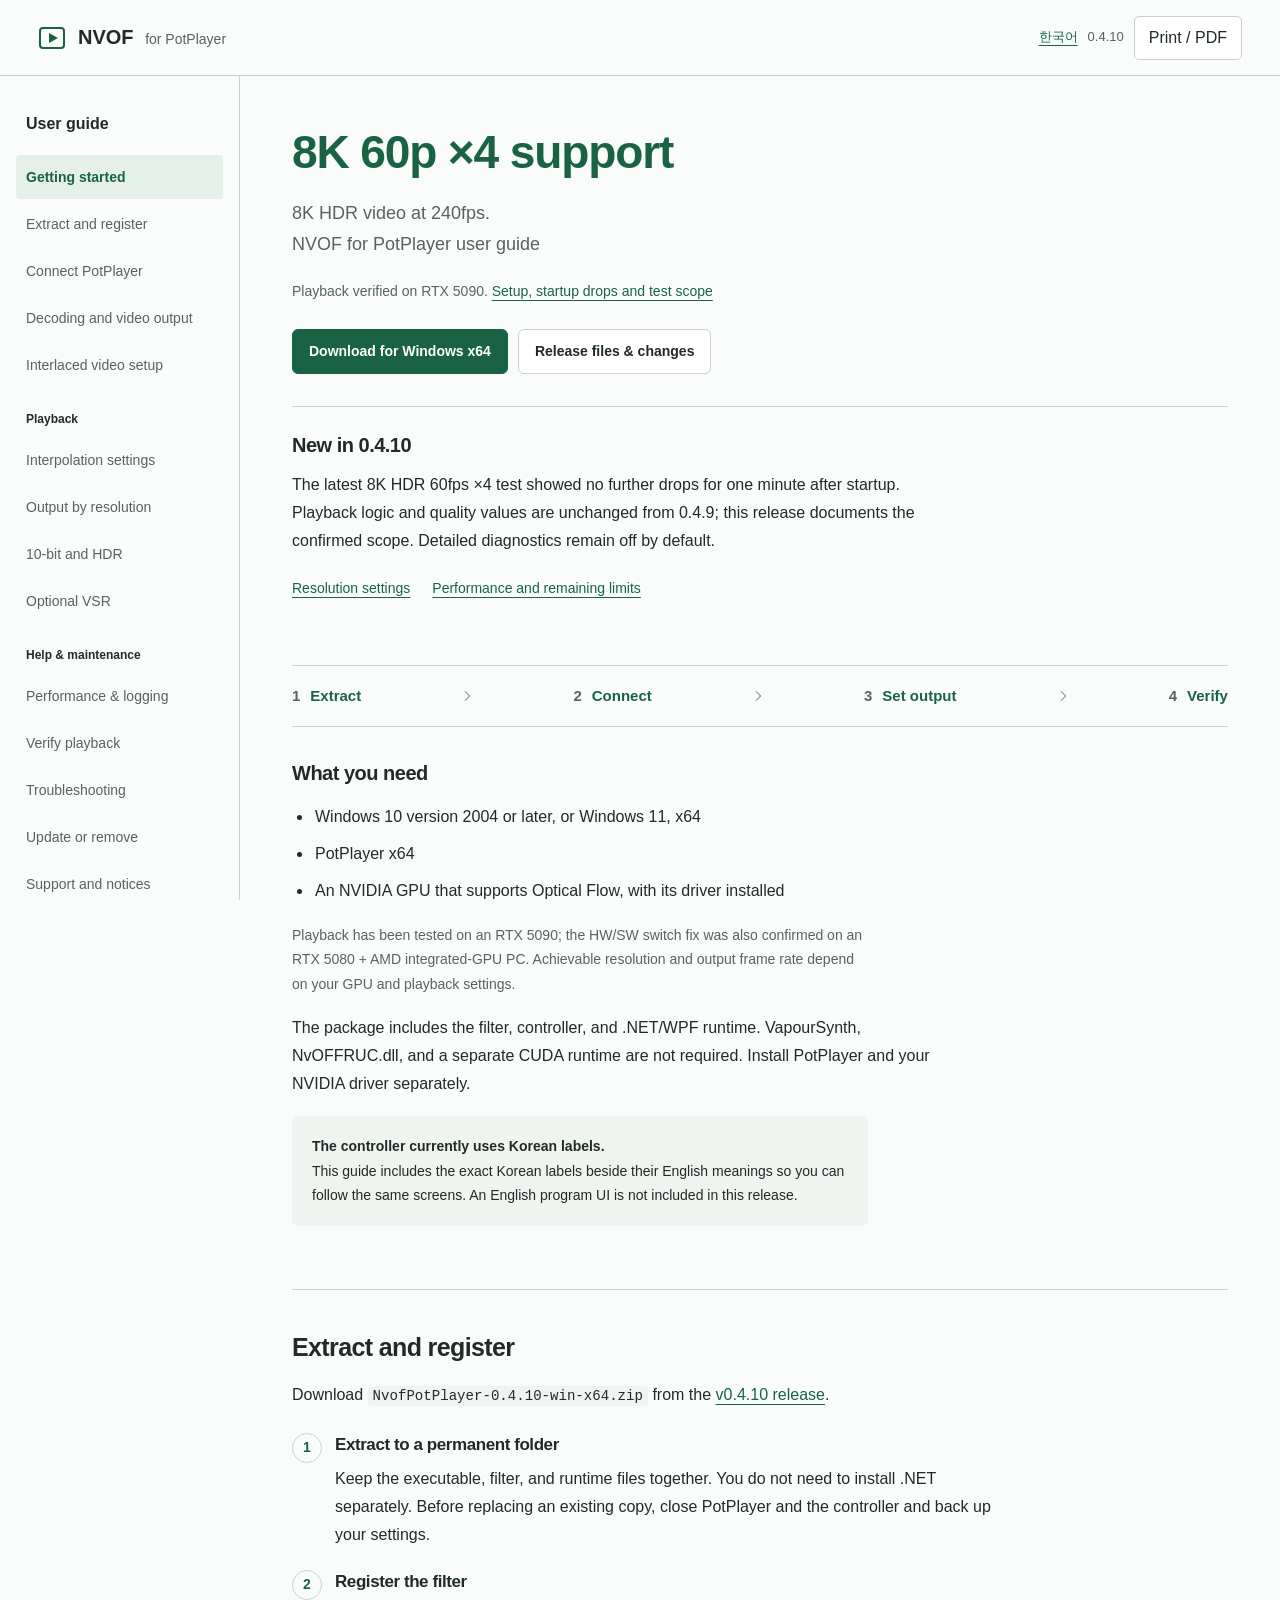
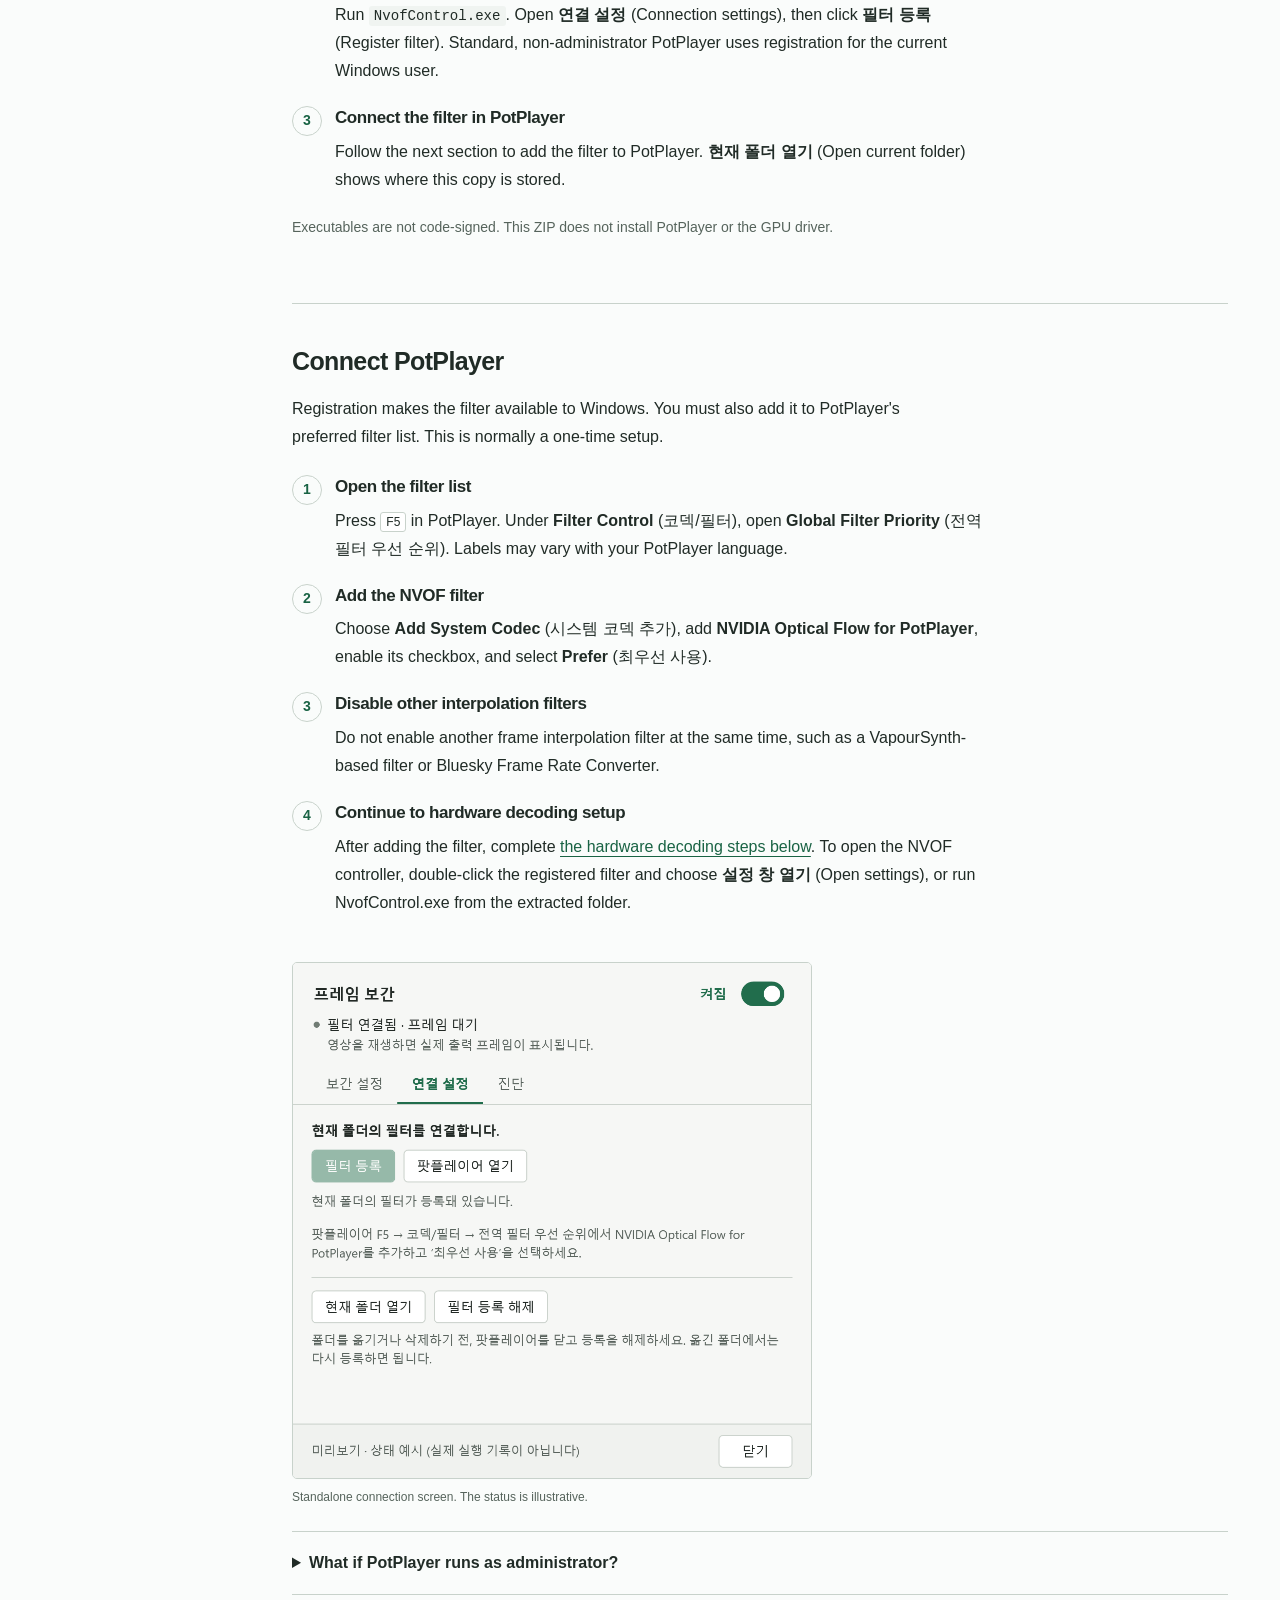
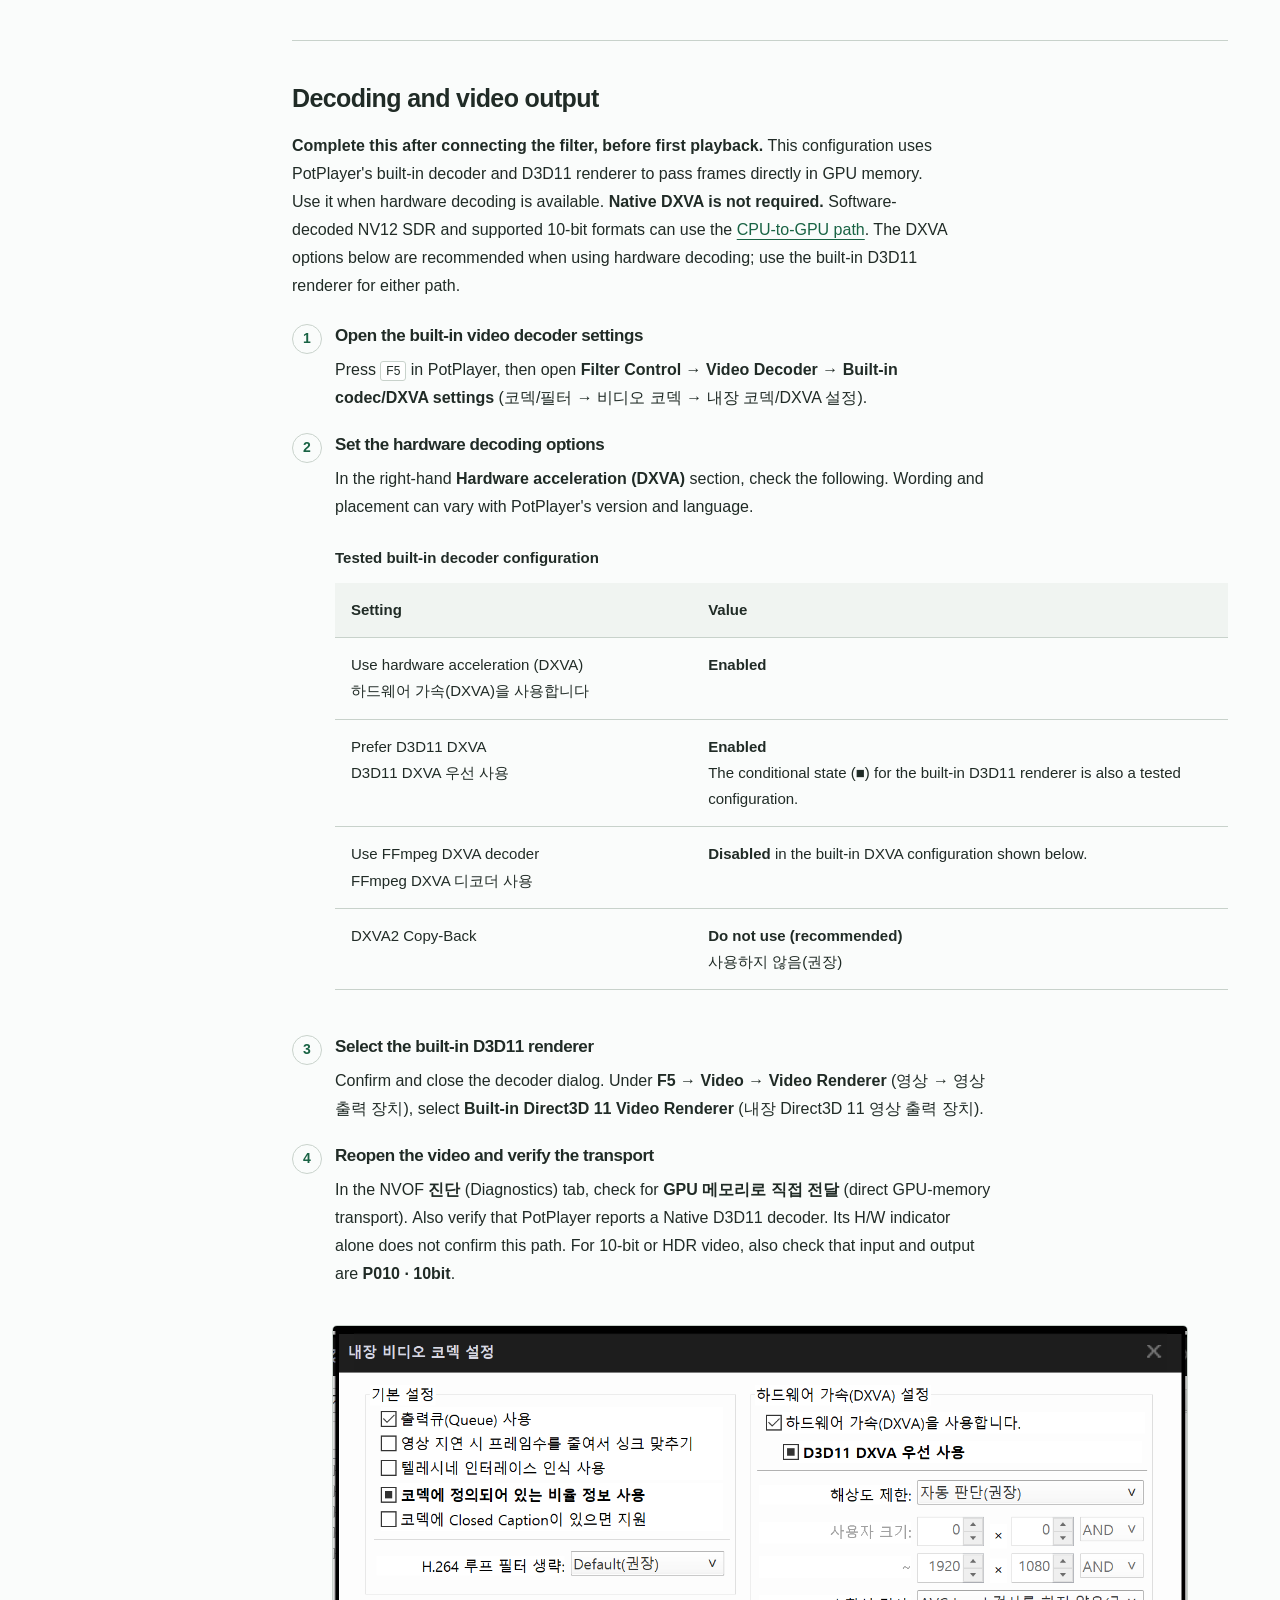
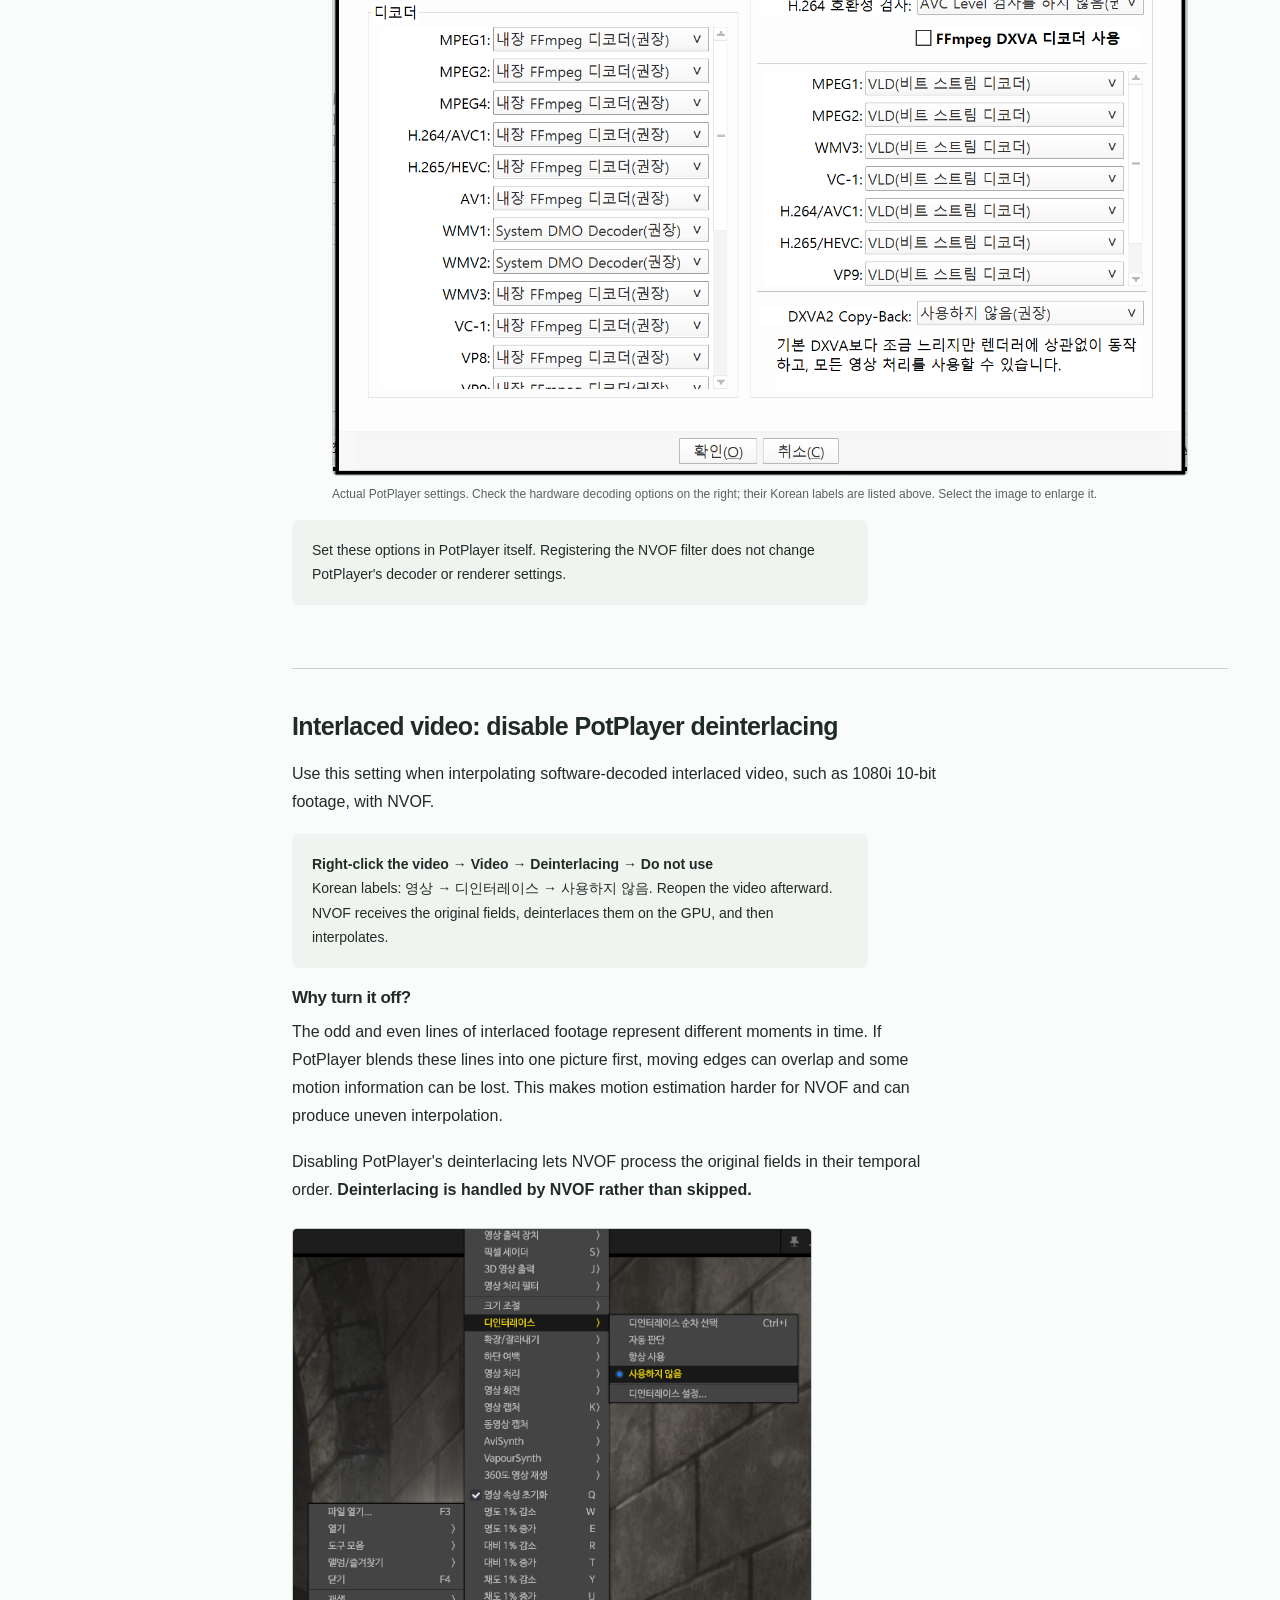
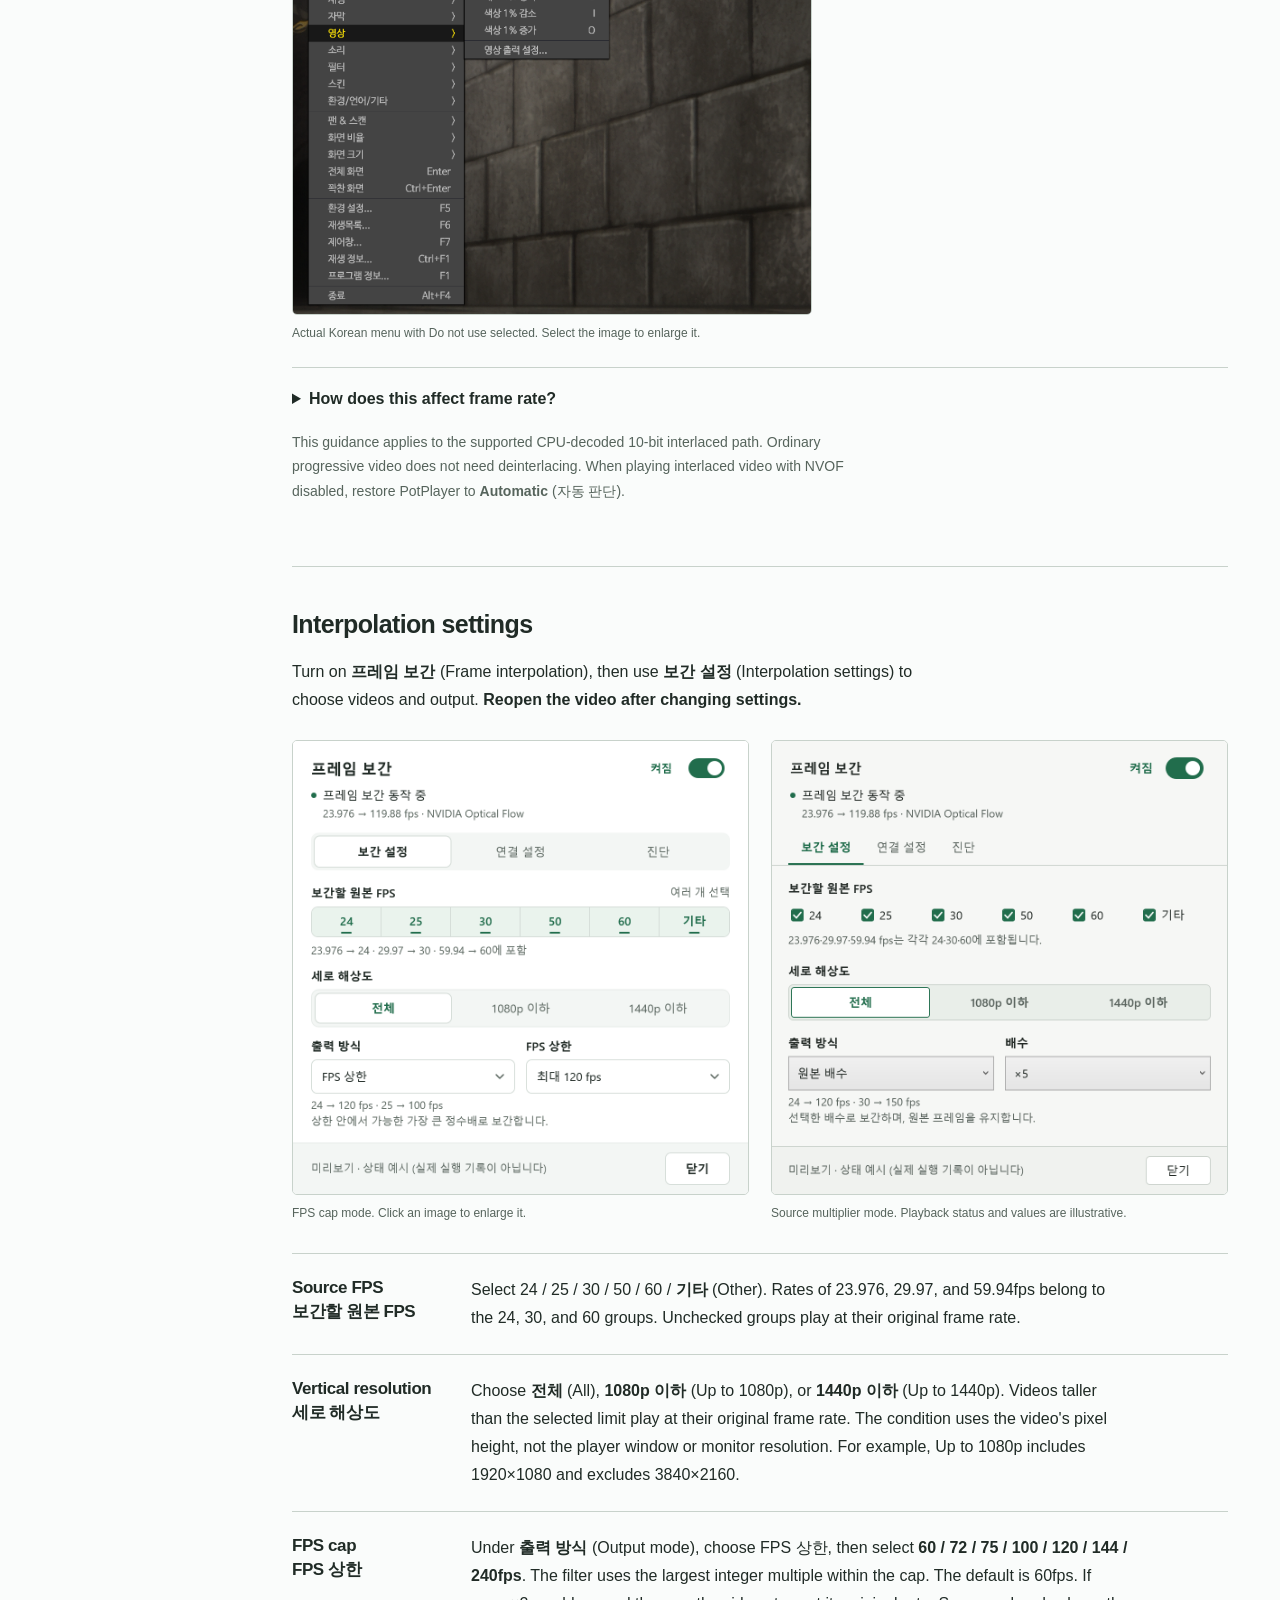
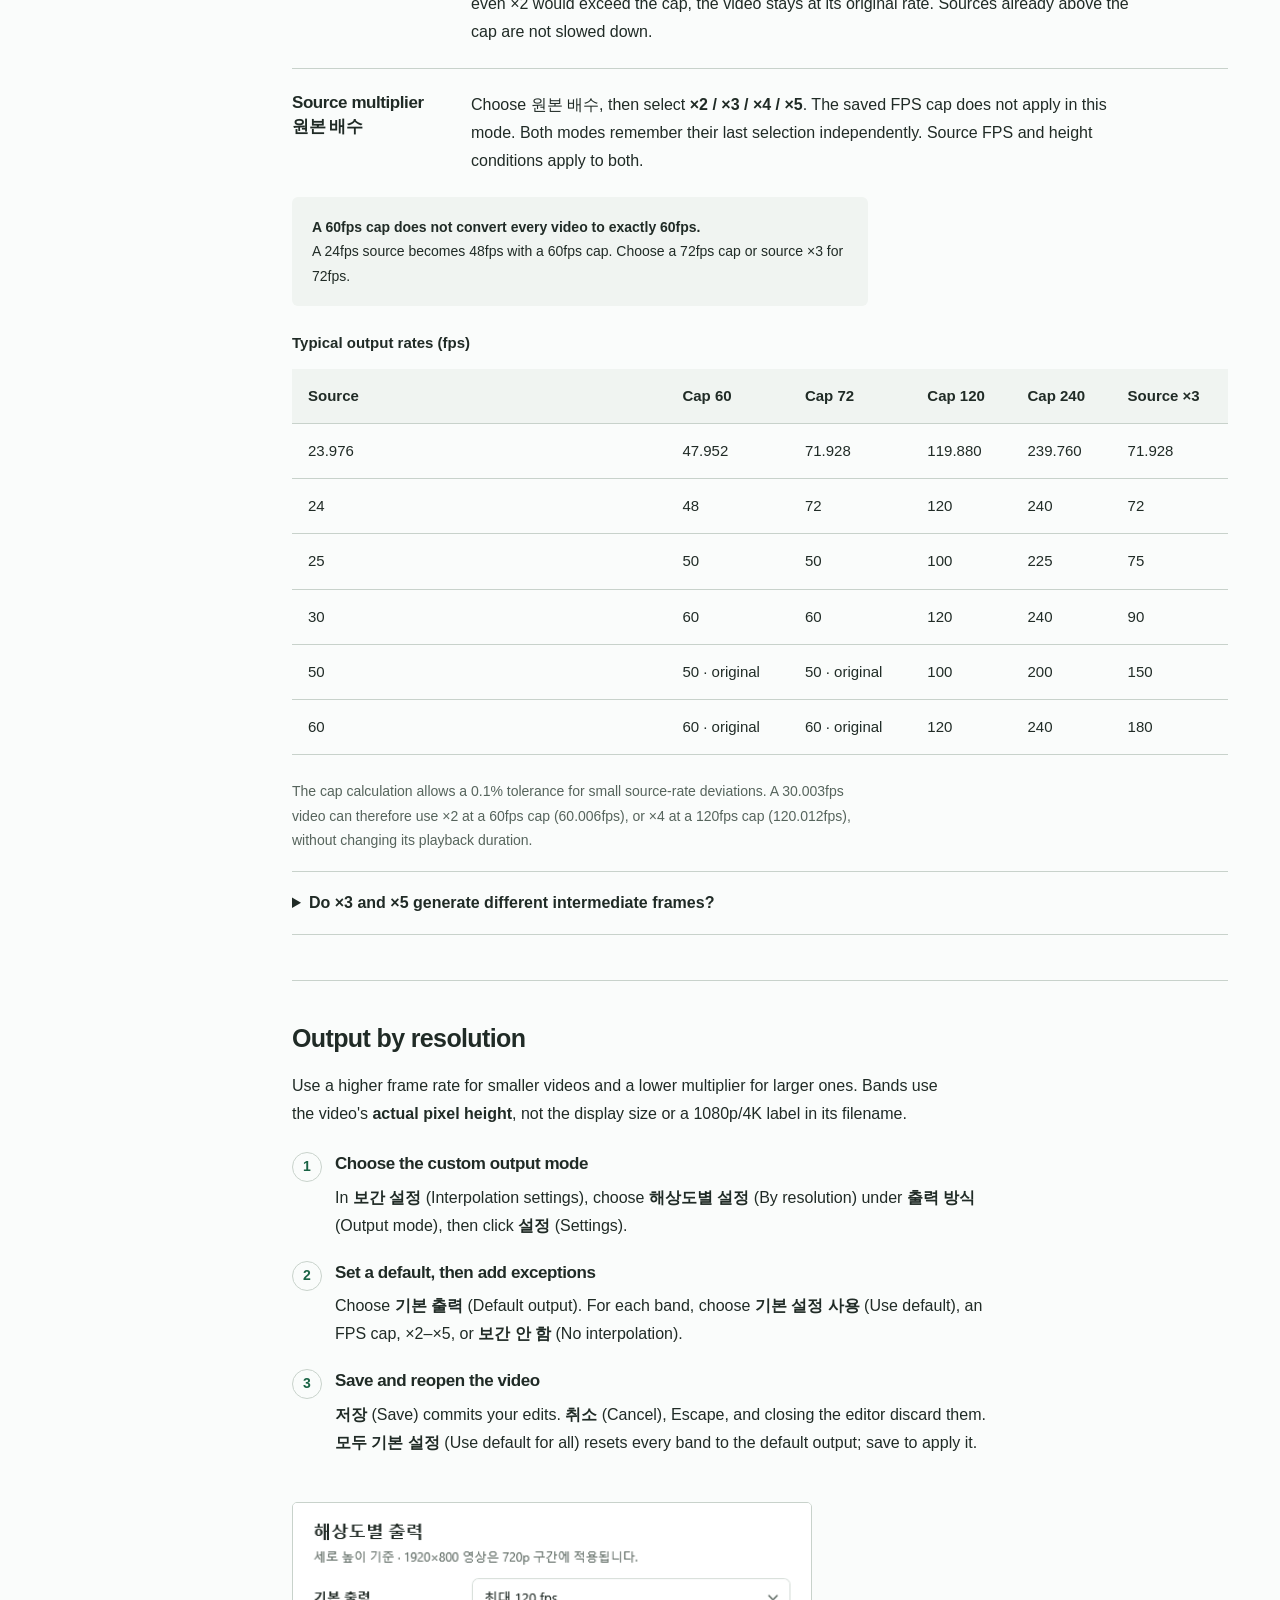
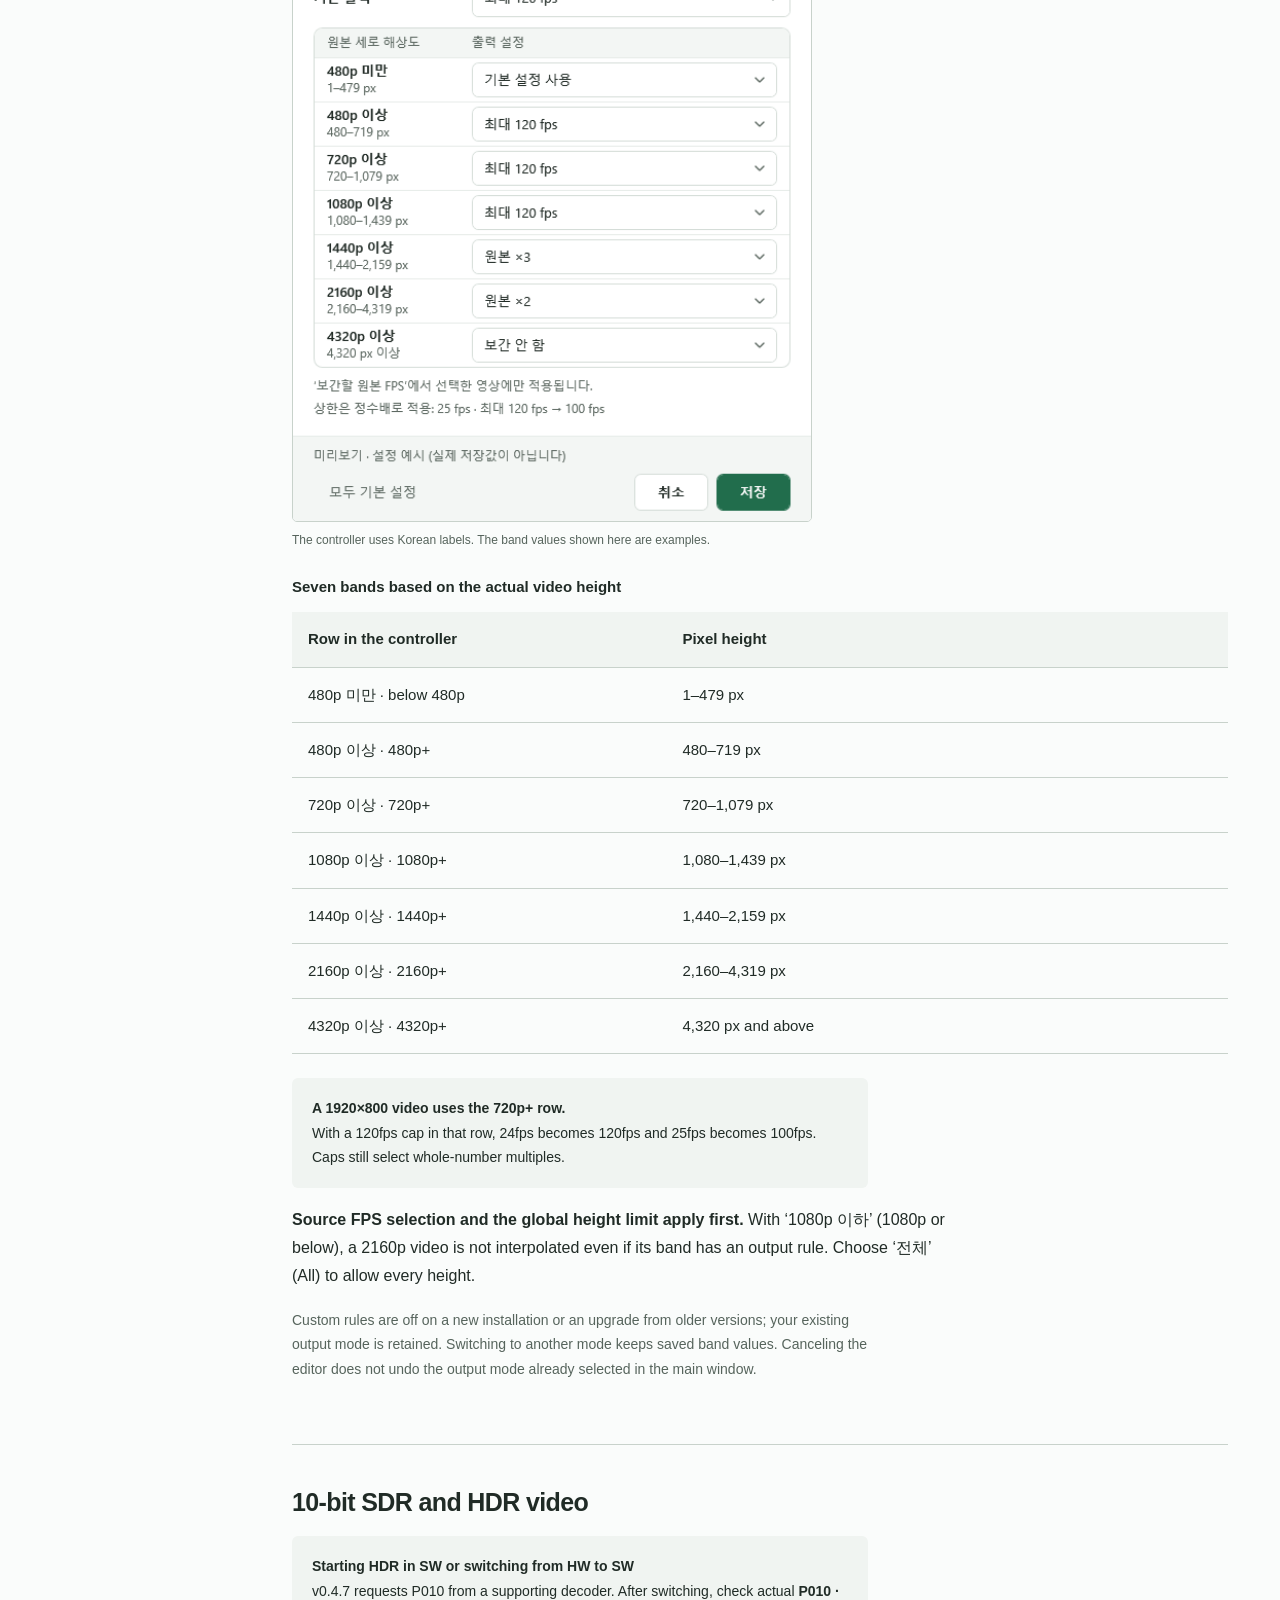
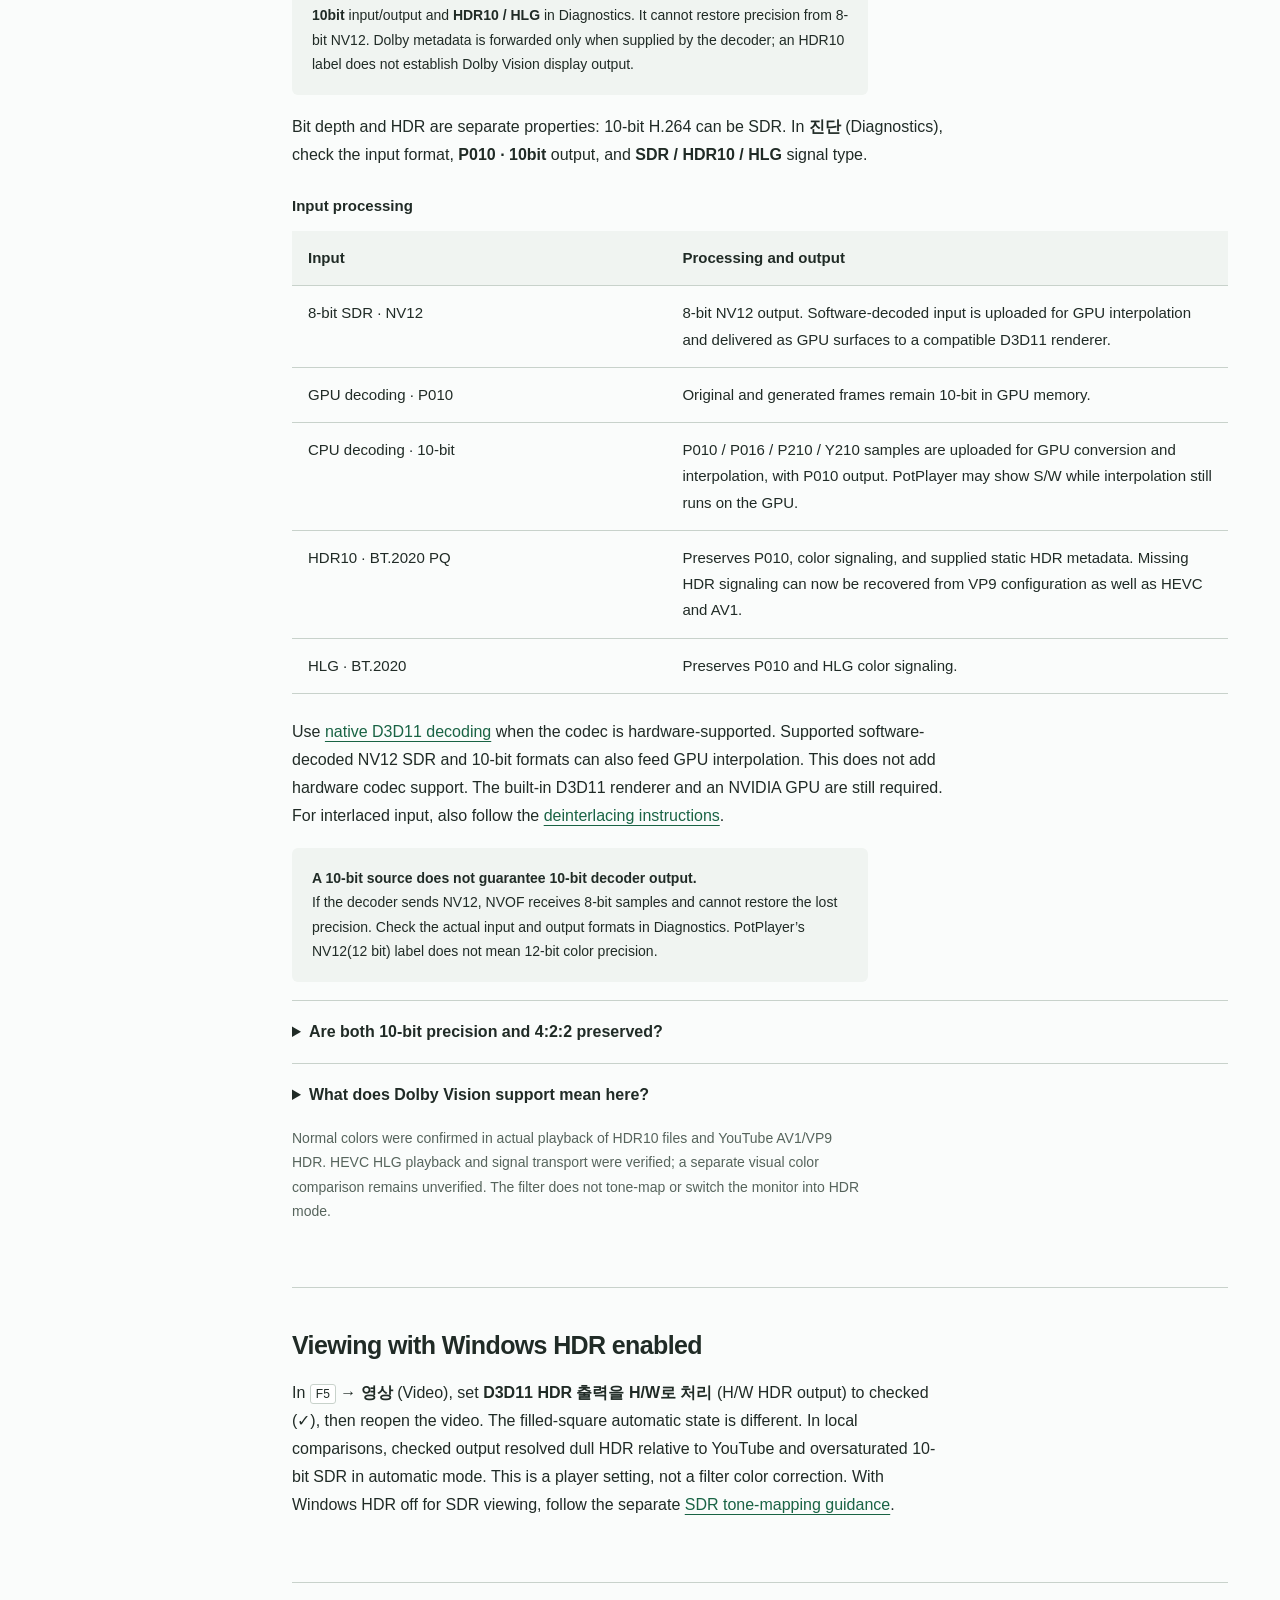
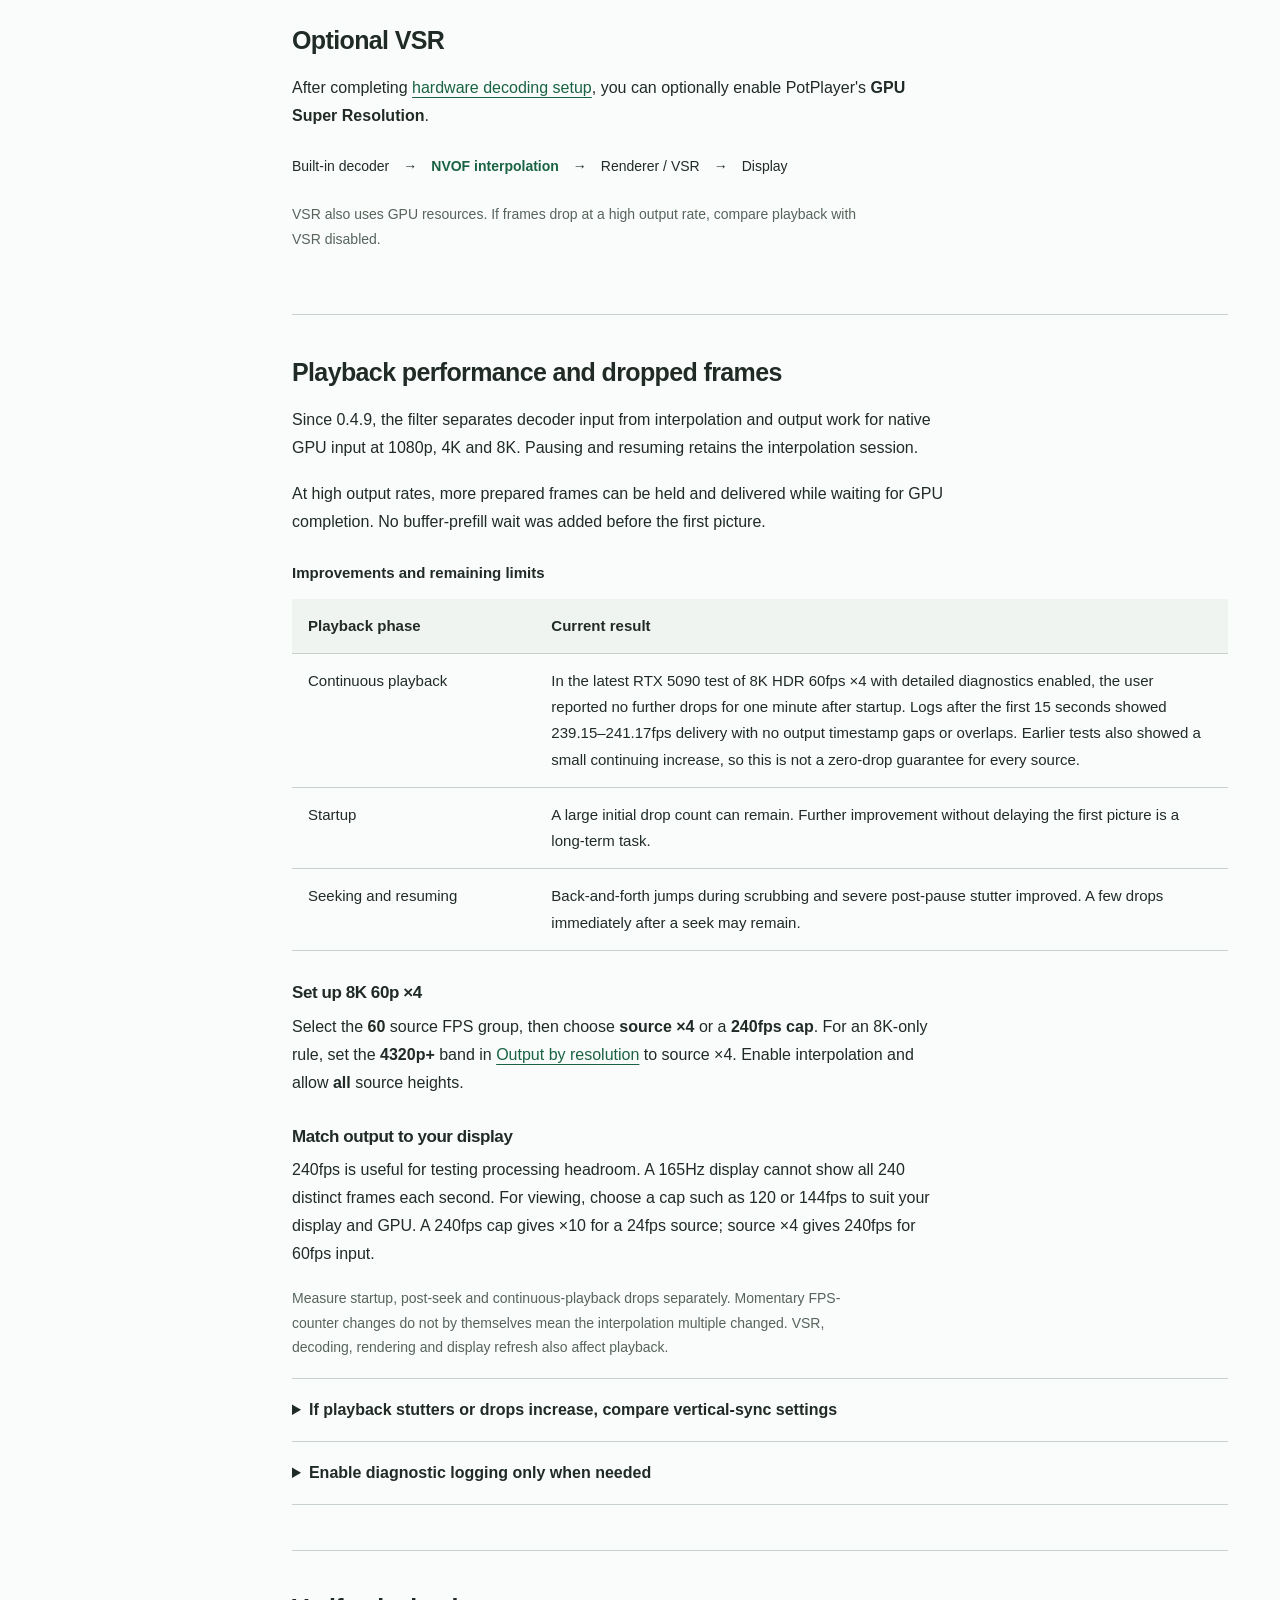
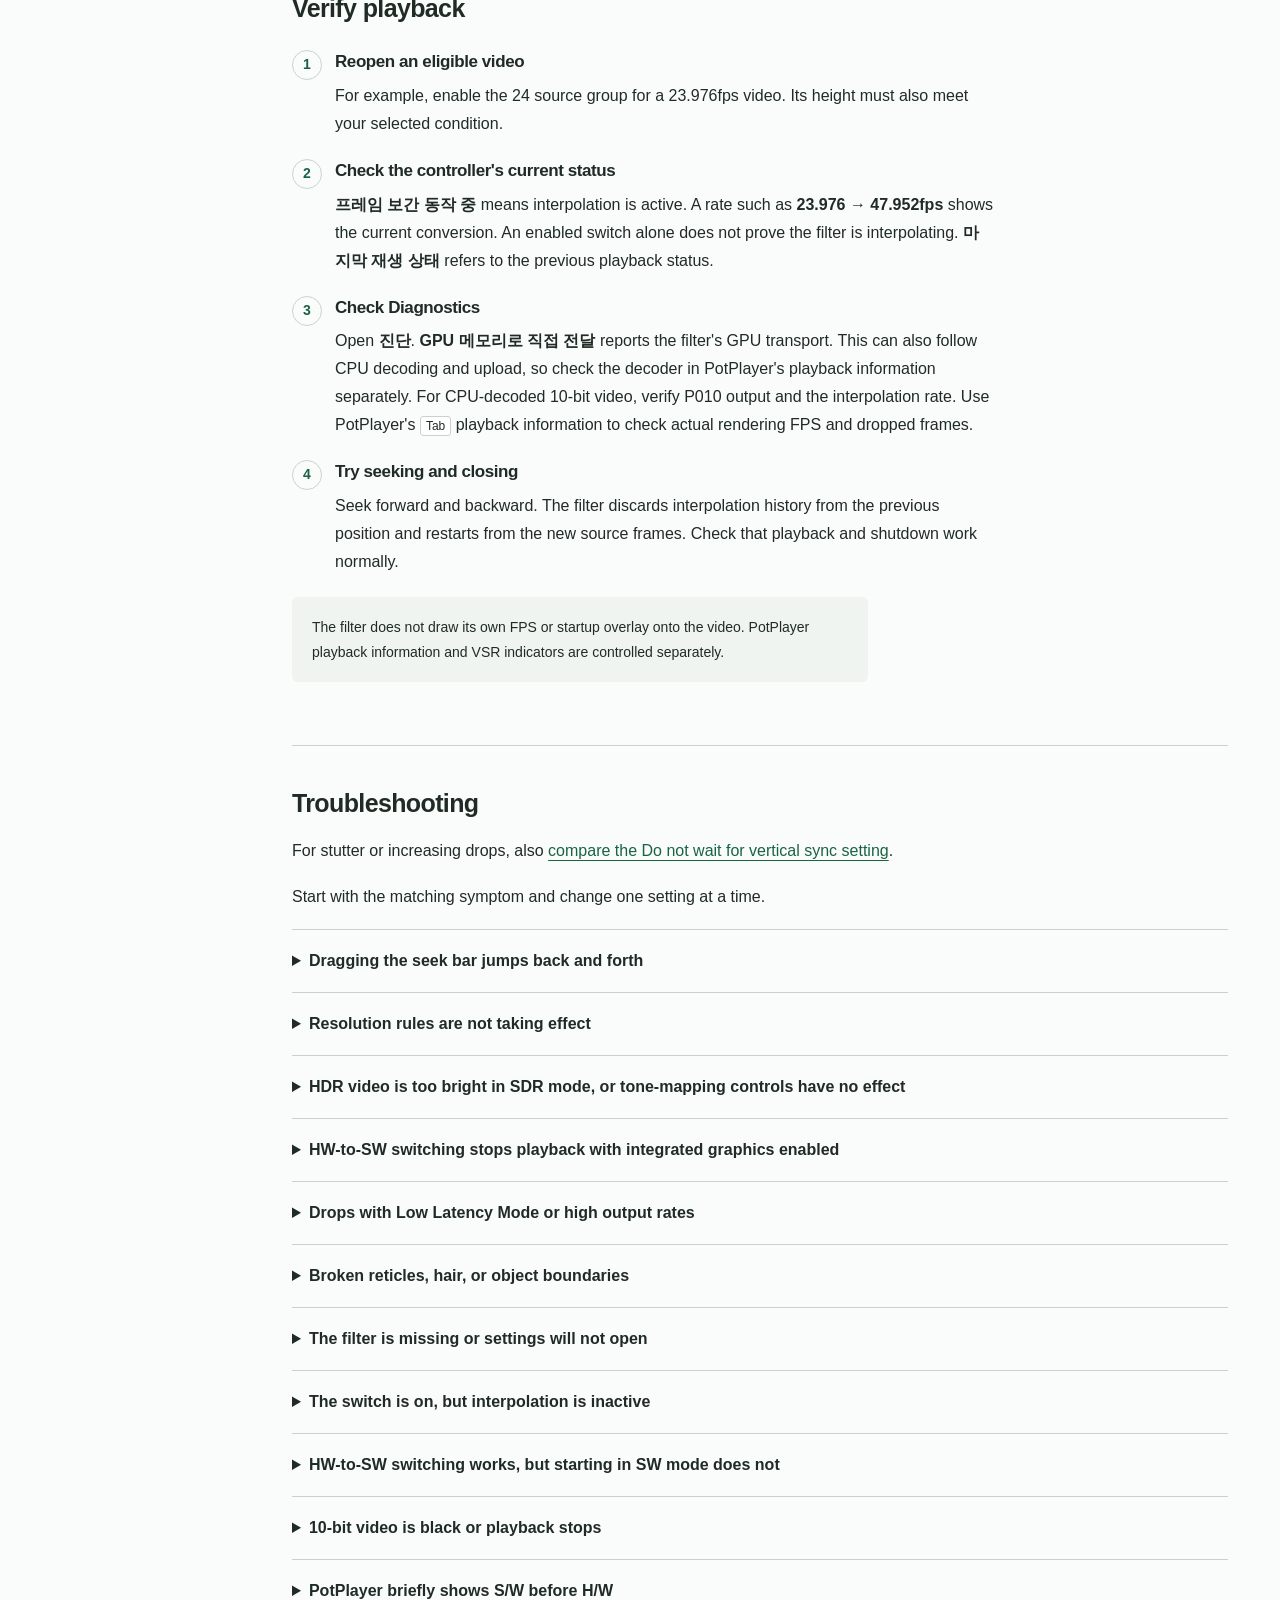
==== commit 3a8e4782: "Release v0.4.10 with 8K 60p x4 guide and vertical-sync help" ====
--- a/docs/manual/en.html
+++ b/docs/manual/en.html
@@ -1,17 +1,17 @@
 <!doctype html>
 <html lang="en"><head><meta charset="utf-8"><meta name="viewport" content="width=device-width,initial-scale=1"><meta name="color-scheme" content="light"><title>NVOF for PotPlayer · User guide</title><link rel="stylesheet" href="manual.css"><script src="manual.js" defer></script></head>
 <body><a class="skip" href="#main">Skip to content</a>
-<header class="top"><a class="brand" href="#start" aria-label="NVOF user guide home"><svg viewBox="0 0 28 28" width="28" height="28" aria-hidden="true"><rect x="2" y="4" width="24" height="20" rx="3" fill="none" stroke="currentColor" stroke-width="2"/><path d="M11 9 20 14 11 19Z" fill="currentColor"/></svg><span>NVOF <span class="brand-sub">for PotPlayer</span></span></a><div class="header-actions"><a class="language-link" href="index.html" lang="ko" hreflang="ko">한국어</a><span class="version">0.4.9</span><button type="button" id="print">Print / PDF</button><button type="button" id="menu" aria-controls="toc" aria-expanded="false">Contents</button></div></header>
+<header class="top"><a class="brand" href="#start" aria-label="NVOF user guide home"><svg viewBox="0 0 28 28" width="28" height="28" aria-hidden="true"><rect x="2" y="4" width="24" height="20" rx="3" fill="none" stroke="currentColor" stroke-width="2"/><path d="M11 9 20 14 11 19Z" fill="currentColor"/></svg><span>NVOF <span class="brand-sub">for PotPlayer</span></span></a><div class="header-actions"><a class="language-link" href="index.html" lang="ko" hreflang="ko">한국어</a><span class="version">0.4.10</span><button type="button" id="print">Print / PDF</button><button type="button" id="menu" aria-controls="toc" aria-expanded="false">Contents</button></div></header>
 <div class="layout"><nav id="toc" aria-label="User guide contents"><p class="nav-title">User guide</p><a href="#start">Getting started</a><a href="#install">Extract and register</a><a href="#connect">Connect PotPlayer</a><a href="#hardware">Decoding and video output</a><a href="#deinterlace">Interlaced video setup</a><p class="nav-group">Playback</p><a href="#settings">Interpolation settings</a><a href="#resolution">Output by resolution</a><a href="#tenbit">10-bit and HDR</a><a href="#vsr">Optional VSR</a><p class="nav-group">Help & maintenance</p><a href="#performance">Performance &amp; logging</a><a href="#check">Verify playback</a><a href="#troubleshoot">Troubleshooting</a><a href="#update">Update or remove</a><a href="#scope">Support and notices</a><div class="nav-note">Available offline.<br>Find in this guide: <kbd>Ctrl</kbd> + <kbd>F</kbd></div></nav>
 <main id="main">
-<section id="start" class="intro"><h1>NVOF user guide</h1><p class="lead">Smoother video in PotPlayer.<br>Extract the package, connect the filter, and choose which videos to interpolate.</p>
-<div class="intro-actions"><a class="button primary" href="https://github.com/mkyoon80-alt/nvof-potplayer/releases/download/v0.4.9/NvofPotPlayer-0.4.9-win-x64.zip">Download for Windows x64</a><a class="button" href="https://github.com/mkyoon80-alt/nvof-potplayer/releases/tag/v0.4.9">Release files &amp; changes</a></div><div class="release-note"><h2>New in 0.4.9</h2><p>Per-resolution output, a refined controller, and improved input/output scheduling for high-rate 8K playback. Shared quality tuning is built in; detailed diagnostics are off by default.</p><div class="text-links"><a href="#resolution">Resolution settings</a><a href="#performance">Performance and remaining limits</a></div></div>
+<section id="start" class="intro"><h1>8K 60p ×4 support</h1><p class="lead">8K HDR video at 240fps.<br>NVOF for PotPlayer user guide</p><p class="support-scope">Playback verified on RTX 5090. <a href="#performance">Setup, startup drops and test scope</a></p>
+<div class="intro-actions"><a class="button primary" href="https://github.com/mkyoon80-alt/nvof-potplayer/releases/download/v0.4.10/NvofPotPlayer-0.4.10-win-x64.zip">Download for Windows x64</a><a class="button" href="https://github.com/mkyoon80-alt/nvof-potplayer/releases/tag/v0.4.10">Release files &amp; changes</a></div><div class="release-note"><h2>New in 0.4.10</h2><p>The latest 8K HDR 60fps ×4 test showed no further drops for one minute after startup. Playback logic and quality values are unchanged from 0.4.9; this release documents the confirmed scope. Detailed diagnostics remain off by default.</p><div class="text-links"><a href="#resolution">Resolution settings</a><a href="#performance">Performance and remaining limits</a></div></div>
 <div class="quick-path" aria-label="First-time setup order"><a href="#install"><span>1</span>Extract</a><svg aria-hidden="true" viewBox="0 0 24 24"><path d="m9 5 7 7-7 7"/></svg><a href="#connect"><span>2</span>Connect</a><svg aria-hidden="true" viewBox="0 0 24 24"><path d="m9 5 7 7-7 7"/></svg><a href="#hardware"><span>3</span>Set output</a><svg aria-hidden="true" viewBox="0 0 24 24"><path d="m9 5 7 7-7 7"/></svg><a href="#check"><span>4</span>Verify</a></div>
 <h2>What you need</h2><ul class="checklist"><li>Windows 10 version 2004 or later, or Windows 11, x64</li><li>PotPlayer x64</li><li>An NVIDIA GPU that supports Optical Flow, with its driver installed</li></ul>
 <p class="muted">Playback has been tested on an RTX 5090; the HW/SW switch fix was also confirmed on an RTX 5080 + AMD integrated-GPU PC. Achievable resolution and output frame rate depend on your GPU and playback settings.</p>
 <p>The package includes the filter, controller, and .NET/WPF runtime. VapourSynth, NvOFFRUC.dll, and a separate CUDA runtime are not required. Install PotPlayer and your NVIDIA driver separately.</p>
 <p class="note"><strong>The controller currently uses Korean labels.</strong><br>This guide includes the exact Korean labels beside their English meanings so you can follow the same screens. An English program UI is not included in this release.</p></section>
-<section id="install"><h2>Extract and register</h2><p>Download <code>NvofPotPlayer-0.4.9-win-x64.zip</code> from the <a href="https://github.com/mkyoon80-alt/nvof-potplayer/releases/tag/v0.4.9">v0.4.9 release</a>.</p>
+<section id="install"><h2>Extract and register</h2><p>Download <code>NvofPotPlayer-0.4.10-win-x64.zip</code> from the <a href="https://github.com/mkyoon80-alt/nvof-potplayer/releases/tag/v0.4.10">v0.4.10 release</a>.</p>
 <ol class="steps"><li><h3>Extract to a permanent folder</h3><p>Keep the executable, filter, and runtime files together. You do not need to install .NET separately. Before replacing an existing copy, close PotPlayer and the controller and back up your settings.</p></li><li><h3>Register the filter</h3><p>Run <code>NvofControl.exe</code>. Open <strong>연결 설정</strong> (Connection settings), then click <strong>필터 등록</strong> (Register filter). Standard, non-administrator PotPlayer uses registration for the current Windows user.</p></li><li><h3>Connect the filter in PotPlayer</h3><p>Follow the next section to add the filter to PotPlayer. <strong>현재 폴더 열기</strong> (Open current folder) shows where this copy is stored.</p></li></ol>
 <p class="muted">Executables are not code-signed. This ZIP does not install PotPlayer or the GPU driver.</p></section>
 <section id="connect"><h2>Connect PotPlayer</h2><p>Registration makes the filter available to Windows. You must also add it to PotPlayer's preferred filter list. This is normally a one-time setup.</p>
@@ -59,7 +59,7 @@
 <section id="resolution"><h2>Output by resolution</h2>
 <p>Use a higher frame rate for smaller videos and a lower multiplier for larger ones. Bands use the video's <strong>actual pixel height</strong>, not the display size or a 1080p/4K label in its filename.</p>
 <ol class="steps"><li><h3>Choose the custom output mode</h3><p>In <strong>보간 설정</strong> (Interpolation settings), choose <strong>해상도별 설정</strong> (By resolution) under <strong>출력 방식</strong> (Output mode), then click <strong>설정</strong> (Settings).</p></li><li><h3>Set a default, then add exceptions</h3><p>Choose <strong>기본 출력</strong> (Default output). For each band, choose <strong>기본 설정 사용</strong> (Use default), an FPS cap, ×2–×5, or <strong>보간 안 함</strong> (No interpolation).</p></li><li><h3>Save and reopen the video</h3><p><strong>저장</strong> (Save) commits your edits. <strong>취소</strong> (Cancel), Escape, and closing the editor discard them. <strong>모두 기본 설정</strong> (Use default for all) resets every band to the default output; save to apply it.</p></li></ol>
-<figure class="options-figure"><a href="images/resolution.png"><img src="images/resolution.png" alt="Version 0.4.9 resolution editor with a default output, seven height bands, reset, cancel and save" width="1008" height="1202" loading="lazy"></a><figcaption>The controller uses Korean labels. The band values shown here are examples.</figcaption></figure>
+<figure class="options-figure"><a href="images/resolution.png"><img src="images/resolution.png" alt="Version 0.4.10 resolution editor with a default output, seven height bands, reset, cancel and save" width="1008" height="1202" loading="lazy"></a><figcaption>The controller uses Korean labels. The band values shown here are examples.</figcaption></figure>
 <div class="table-wrap" tabindex="0" role="region" aria-label="Resolution height bands"><table><caption>Seven bands based on the actual video height</caption><thead><tr><th scope="col">Row in the controller</th><th scope="col">Pixel height</th></tr></thead><tbody>
 <tr><th scope="row">480p 미만 · below 480p</th><td>1–479 px</td></tr><tr><th scope="row">480p 이상 · 480p+</th><td>480–719 px</td></tr><tr><th scope="row">720p 이상 · 720p+</th><td>720–1,079 px</td></tr><tr><th scope="row">1080p 이상 · 1080p+</th><td>1,080–1,439 px</td></tr><tr><th scope="row">1440p 이상 · 1440p+</th><td>1,440–2,159 px</td></tr><tr><th scope="row">2160p 이상 · 2160p+</th><td>2,160–4,319 px</td></tr><tr><th scope="row">4320p 이상 · 4320p+</th><td>4,320 px and above</td></tr></tbody></table></div>
 <p class="note"><strong>A 1920×800 video uses the 720p+ row.</strong><br>With a 120fps cap in that row, 24fps becomes 120fps and 25fps becomes 100fps. Caps still select whole-number multiples.</p>
@@ -81,32 +81,33 @@
 <details><summary>Are both 10-bit precision and 4:2:2 preserved?</summary><p>Output is 10-bit 4:2:0 P010. P210/Y210 chroma is reduced from 4:2:2 on the GPU. If the decoder already outputs P010, chroma detail lost upstream cannot be recovered. P016 uses its upper ten bits; this is not a 16-bit preservation path.</p></details>
 <details><summary>What does Dolby Vision support mean here?</summary><p>The filter forwards decoder-supplied Dolby Vision RPU and parsed metadata. Original frames retain their own metadata; generated frames inherit the preceding original's metadata. Actual metadata transport was verified with a Profile 8.1 source.</p><p>Decoding, reshaping, tone mapping, and display output remain the decoder's and renderer's responsibility. This does not certify every Dolby Vision profile or Dolby Vision display output. An HDR10-compatible base layer may still appear as HDR10 in Diagnostics. HDR10+ dynamic metadata is unsupported.</p></details>
 <p class="muted">Normal colors were confirmed in actual playback of HDR10 files and YouTube AV1/VP9 HDR. HEVC HLG playback and signal transport were verified; a separate visual color comparison remains unverified. The filter does not tone-map or switch the monitor into HDR mode.</p></section>
-<section id="hdr-display"><h3>Viewing with Windows HDR enabled</h3><p>In <kbd>F5</kbd> → <strong>영상</strong> (Video), set <strong>D3D11 HDR 출력을 H/W로 처리</strong> (H/W HDR output) to checked (✓), then reopen the video. The filled-square automatic state is different. In local comparisons, checked output resolved dull HDR relative to YouTube and oversaturated 10-bit SDR in automatic mode. This is a player setting, not a filter color correction. With Windows HDR off for SDR viewing, follow the separate <a href="#hdr-sdr">SDR tone-mapping guidance</a>.</p></section>
+<section id="hdr-display"><h2>Viewing with Windows HDR enabled</h2><p>In <kbd>F5</kbd> → <strong>영상</strong> (Video), set <strong>D3D11 HDR 출력을 H/W로 처리</strong> (H/W HDR output) to checked (✓), then reopen the video. The filled-square automatic state is different. In local comparisons, checked output resolved dull HDR relative to YouTube and oversaturated 10-bit SDR in automatic mode. This is a player setting, not a filter color correction. With Windows HDR off for SDR viewing, follow the separate <a href="#hdr-sdr">SDR tone-mapping guidance</a>.</p></section>
 <section id="vsr"><h2>Optional VSR</h2><p>After completing <a href="#hardware">hardware decoding setup</a>, you can optionally enable PotPlayer's <strong>GPU Super Resolution</strong>.</p><div class="pipeline"><span>Built-in decoder</span><span aria-hidden="true">→</span><strong>NVOF interpolation</strong><span aria-hidden="true">→</span><span>Renderer / VSR</span><span aria-hidden="true">→</span><span>Display</span></div><p class="muted">VSR also uses GPU resources. If frames drop at a high output rate, compare playback with VSR disabled.</p></section>
 <section id="performance"><h2>Playback performance and dropped frames</h2>
-<p>Version 0.4.9 separates decoder input from interpolation and output work for native GPU input at 1080p, 4K and 8K. Pausing and resuming retains the interpolation session.</p>
+<p>Since 0.4.9, the filter separates decoder input from interpolation and output work for native GPU input at 1080p, 4K and 8K. Pausing and resuming retains the interpolation session.</p>
 <p>At high output rates, more prepared frames can be held and delivered while waiting for GPU completion. No buffer-prefill wait was added before the first picture.</p>
 <div class="table-wrap" tabindex="0" role="region" aria-label="Playback improvements and remaining limits"><table><caption>Improvements and remaining limits</caption><thead><tr><th scope="col">Playback phase</th><th scope="col">Current result</th></tr></thead><tbody>
-<tr><th scope="row">Continuous playback</th><td>Severe stutter improved in RTX 5090 playback of 8K 60fps ×4. One one-minute run with detailed diagnostics off had no additional drops; later playback also reported a small continuing increase. Zero drops across all sources is not guaranteed.</td></tr>
+<tr><th scope="row">Continuous playback</th><td>In the latest RTX 5090 test of 8K HDR 60fps ×4 with detailed diagnostics enabled, the user reported no further drops for one minute after startup. Logs after the first 15 seconds showed 239.15–241.17fps delivery with no output timestamp gaps or overlaps. Earlier tests also showed a small continuing increase, so this is not a zero-drop guarantee for every source.</td></tr>
 <tr><th scope="row">Startup</th><td>A large initial drop count can remain. Further improvement without delaying the first picture is a long-term task.</td></tr>
 <tr><th scope="row">Seeking and resuming</th><td>Back-and-forth jumps during scrubbing and severe post-pause stutter improved. A few drops immediately after a seek may remain.</td></tr>
 </tbody></table></div>
-<h3>Match output to your display</h3><p>240fps is useful for testing processing headroom. A 165Hz display cannot show all 240 distinct frames each second. For viewing, choose a cap such as 120 or 144fps to suit your display and GPU. A 240fps cap gives ×10 for a 24fps source; source ×4 gives 240fps for 60fps input.</p>
+<h3>Set up 8K 60p ×4</h3><p>Select the <strong>60</strong> source FPS group, then choose <strong>source ×4</strong> or a <strong>240fps cap</strong>. For an 8K-only rule, set the <strong>4320p+</strong> band in <a href="#resolution">Output by resolution</a> to source ×4. Enable interpolation and allow <strong>all</strong> source heights.</p><h3>Match output to your display</h3><p>240fps is useful for testing processing headroom. A 165Hz display cannot show all 240 distinct frames each second. For viewing, choose a cap such as 120 or 144fps to suit your display and GPU. A 240fps cap gives ×10 for a 24fps source; source ×4 gives 240fps for 60fps input.</p>
 <p class="muted">Measure startup, post-seek and continuous-playback drops separately. Momentary FPS-counter changes do not by themselves mean the interpolation multiple changed. VSR, decoding, rendering and display refresh also affect playback.</p>
+<details id="vsync-playback"><summary>If playback stutters or drops increase, compare vertical-sync settings</summary><p>Open <kbd>F5</kbd> → <strong>영상</strong> (Video), and find <strong>수직 동기화 기다리지 않기</strong> (Do not wait for vertical sync). If playback performance is poor, compare the <strong>checked (✓)</strong> and <strong>intermediate (-)</strong> states.</p><ol><li>Note the current state so you can restore it.</li><li>Apply each state and reopen the video.</li><li>Compare stutter and additional drops using the same source, scene and interpolation multiple, then keep the more stable setting.</li></ol><p>The label says <strong>do not wait</strong>; checked selects that behavior. Results depend on the GPU, renderer and display configuration, so this does not guarantee a fix for every drop.</p><figure class="options-figure"><a href="images/video-sync-settings.png"><img src="images/video-sync-settings.png" alt="PotPlayer Video settings, showing the checked Do not wait for vertical sync option near the lower right" width="1489" height="1191" loading="lazy"></a><figcaption>Location of the vertical-sync option. The other settings shown are not a required preset.</figcaption></figure></details>
 <details id="diagnostic-logging"><summary>Enable diagnostic logging only when needed</summary><p>Normal playback defaults to <code>TracePerformance=0</code> and <code>ProbeServices=0</code>. Detailed measurement can itself cause drops at high 8K output rates. Controller status and basic startup, shutdown and error records remain available.</p><ol><li>Exit PotPlayer completely.</li><li>Edit the <code>[Nvof]</code> section of <code>NvofPotPlayer.ini</code> beside the filter. <code>TracePerformance=1</code> enables CPU timing and periodic performance records; <code>2</code> also enables detailed GPU timing. Use <code>ProbeServices=1</code> only to investigate connection problems.</li><li>Record a short reproduction, exit, and restore both values to <code>0</code>. Changes apply on the next launch.</li></ol><p>If you preserved an older INI during an upgrade, check these values yourself. Records are saved in <code>%LOCALAPPDATA%\NvofPotPlayer</code> and are not uploaded automatically.</p></details>
 </section>
 <section id="check"><h2>Verify playback</h2><ol class="steps"><li><h3>Reopen an eligible video</h3><p>For example, enable the 24 source group for a 23.976fps video. Its height must also meet your selected condition.</p></li><li><h3>Check the controller's current status</h3><p><strong>프레임 보간 동작 중</strong> means interpolation is active. A rate such as <strong>23.976 → 47.952fps</strong> shows the current conversion. An enabled switch alone does not prove the filter is interpolating. <strong>마지막 재생 상태</strong> refers to the previous playback status.</p></li><li><h3>Check Diagnostics</h3><p>Open <strong>진단</strong>. <strong>GPU 메모리로 직접 전달</strong> reports the filter's GPU transport. This can also follow CPU decoding and upload, so check the decoder in PotPlayer's playback information separately. For CPU-decoded 10-bit video, verify P010 output and the interpolation rate. Use PotPlayer's <kbd>Tab</kbd> playback information to check actual rendering FPS and dropped frames.</p></li><li><h3>Try seeking and closing</h3><p>Seek forward and backward. The filter discards interpolation history from the previous position and restarts from the new source frames. Check that playback and shutdown work normally.</p></li></ol><p class="note">The filter does not draw its own FPS or startup overlay onto the video. PotPlayer playback information and VSR indicators are controlled separately.</p></section>
-<section id="troubleshoot"><h2>Troubleshooting</h2><p>Start with the matching symptom and change one setting at a time.</p>
-<details><summary>Dragging the seek bar jumps back and forth</summary><p>Version 0.4.9 delivers original frames during repeated seeks, then resumes interpolation from a fresh pair. For about 0.2 seconds after a seek, playback may use the source frame rate. Fully close and restart PotPlayer after updating.</p></details><details><summary>Resolution rules are not taking effect</summary><p>Choose <strong>해상도별 설정</strong> (By resolution), click <strong>저장</strong> (Save) in the editor, then reopen the video. Source FPS selection and the global height limit take priority. A row set to <strong>기본 설정 사용</strong> (Use default) follows the default output at the top of the editor.</p></details><details id="hdr-sdr"><summary>HDR video is too bright in SDR mode, or tone-mapping controls have no effect</summary>
+<section id="troubleshoot"><h2>Troubleshooting</h2><p>For stutter or increasing drops, also <a href="#vsync-playback">compare the Do not wait for vertical sync setting</a>.</p><p>Start with the matching symptom and change one setting at a time.</p>
+<details><summary>Dragging the seek bar jumps back and forth</summary><p>Version 0.4.10 delivers original frames during repeated seeks, then resumes interpolation from a fresh pair. For about 0.2 seconds after a seek, playback may use the source frame rate. Fully close and restart PotPlayer after updating.</p></details><details><summary>Resolution rules are not taking effect</summary><p>Choose <strong>해상도별 설정</strong> (By resolution), click <strong>저장</strong> (Save) in the editor, then reopen the video. Source FPS selection and the global height limit take priority. A row set to <strong>기본 설정 사용</strong> (Use default) follows the default output at the top of the editor.</p></details><details id="hdr-sdr"><summary>HDR video is too bright in SDR mode, or tone-mapping controls have no effect</summary>
 <p>When viewing PQ HDR video with Windows and the monitor in SDR mode, compare these settings first.</p>
 <ol><li>Under <strong>Preferences → Video</strong>, turn off <strong>Use H/W HDR output mode</strong> (Korean UI: D3D11 HDR 출력을 H/W로 처리).</li><li>Under <strong>Video → Pixel Shader</strong>, enable <strong>SMPTE ST 2084 HDR Correction</strong>.</li><li>Start with <strong>Auto</strong> tone mapping and <strong>125 nits</strong> SDR monitor luminance, then compare the same scene. ST 2086 correction was not needed for this check.</li></ol>
 <p>In the local Dune comparison, bright detail was lost even with NVOF excluded. Switching HW/SW decoding or changing the tone-mapping curve and SDR luminance had no visible effect. Turning off H/W HDR output made those controls responsive, and the user confirmed that bright detail returned with Auto and 125 nits unchanged.</p>
 <p><strong>H/W HDR output and hardware decoding are separate settings.</strong> Hardware decoding and GPU interpolation can remain enabled. The 125-nit value is a comparison starting point, not a measurement of the monitor. This guidance is for SDR viewing; do not apply it indiscriminately to actual HDR display output.</p></details>
-<details id="hybrid-gpu"><summary>HW-to-SW switching stops playback with integrated graphics enabled</summary><p>v0.4.9 validates the renderer’s GPU index and retains the NVIDIA GPU already in use. Software startup also handles invalid GPU hints. You do not need to disable integrated graphics or change GPU settings for this fix.</p><ol><li>Close PotPlayer and the NVOF controller, then back up the installation folder.</li><li>Replace the files with v0.4.9 while preserving <code>NvofPotPlayer.ini</code>.</li><li>Reopen the same video and check HW/SW switching and a fresh SW start.</li></ol><p>The trial was confirmed on an RTX 5080 + AMD integrated-GPU PC; this does not verify every multi-GPU configuration. If playback still stops, collect the GPU configuration, switching sequence, and NVOF diagnostic logs.</p></details>
+<details id="hybrid-gpu"><summary>HW-to-SW switching stops playback with integrated graphics enabled</summary><p>v0.4.10 validates the renderer’s GPU index and retains the NVIDIA GPU already in use. Software startup also handles invalid GPU hints. You do not need to disable integrated graphics or change GPU settings for this fix.</p><ol><li>Close PotPlayer and the NVOF controller, then back up the installation folder.</li><li>Replace the files with v0.4.10 while preserving <code>NvofPotPlayer.ini</code>.</li><li>Reopen the same video and check HW/SW switching and a fresh SW start.</li></ol><p>The trial was confirmed on an RTX 5080 + AMD integrated-GPU PC; this does not verify every multi-GPU configuration. If playback still stops, collect the GPU configuration, switching sequence, and NVOF diagnostic logs.</p></details>
 <details><summary>Drops with Low Latency Mode or high output rates</summary><p>v0.4.7 improves shared GPU locking, completion waits, and output buffering. Foreground HW playback at 240fps with Low Latency Mode On was confirmed on an RTX 5090. Turning Low Latency Mode off is not a requirement.</p><p>Check whether Max Frame Rate or Background Application Max Frame Rate in the NVIDIA PotPlayer program profile limits output. Compare foreground and background playback separately. A 165Hz display cannot show all 240 distinct frames per second. Compare a rate within the display refresh, and distinguish continuous-playback drops from seek/resume transitions. Real-time 4K at 240fps is not guaranteed on every GPU.</p></details><details><summary>Broken reticles, hair, or object boundaries</summary><p>v0.4.7 protects thin stationary horizontal and vertical strokes to reduce reticle splitting. It cannot identify every line or moving object. Occlusion artifacts such as the Lupin gun boundary remain unresolved. No general blur or whole-frame hold is introduced.</p></details><details><summary>The filter is missing or settings will not open</summary><ol><li>Check that PotPlayer is x64.</li><li>Use Register filter (필터 등록) from the current extracted folder.</li><li>Fully close and restart PotPlayer.</li><li>Administrator-mode PotPlayer requires administrator registration.</li></ol></details>
 <details><summary>The switch is on, but interpolation is inactive</summary><p>Check PotPlayer's filter checkbox and Prefer setting, the selected source FPS groups, and the height condition. Reopen the video. If an FPS cap allows only ×1, playback stays at the source rate. Diagnostics shows the bypass reason. For 10-bit video, check P010 output and the built-in D3D11 renderer. Software decoding is also supported for the listed formats.</p></details>
-<details><summary>HW-to-SW switching works, but starting in SW mode does not</summary><p>v0.4.6 fixed GPU output being prepared too late for the first software-decoded connection. It also includes the earlier HW/SW switching freeze fix.</p><ol><li>Fully close PotPlayer and the NVOF controller, then update to v0.4.9. Keep your existing <code>NvofPotPlayer.ini</code>.</li><li>Select the built-in D3D11 renderer and reopen the video with hardware decoding disabled. You do not need to enable HW first.</li><li>Check that NVOF appears in the active filter list and that the controller reports active interpolation and an output frame rate.</li></ol><p>S/W indicates CPU decoding. It can remain visible while interpolation runs on the GPU.</p></details>
-<details><summary>10-bit video is black or playback stops</summary><p>Update to v0.4.9, then fully close and reopen PotPlayer. Use the built-in decoder and D3D11 renderer. Check for P010 input and output in Diagnostics. If the issue persists, compare an 8-bit SDR video and report the GPU, driver, diagnostics, and reproduction steps.</p></details>
+<details><summary>HW-to-SW switching works, but starting in SW mode does not</summary><p>v0.4.6 fixed GPU output being prepared too late for the first software-decoded connection. It also includes the earlier HW/SW switching freeze fix.</p><ol><li>Fully close PotPlayer and the NVOF controller, then update to v0.4.10. Keep your existing <code>NvofPotPlayer.ini</code>.</li><li>Select the built-in D3D11 renderer and reopen the video with hardware decoding disabled. You do not need to enable HW first.</li><li>Check that NVOF appears in the active filter list and that the controller reports active interpolation and an output frame rate.</li></ol><p>S/W indicates CPU decoding. It can remain visible while interpolation runs on the GPU.</p></details>
+<details><summary>10-bit video is black or playback stops</summary><p>Update to v0.4.10, then fully close and reopen PotPlayer. Use the built-in decoder and D3D11 renderer. Check for P010 input and output in Diagnostics. If the issue persists, compare an 8-bit SDR video and report the GPU, driver, diagnostics, and reproduction steps.</p></details>
 <details><summary>PotPlayer briefly shows S/W before H/W</summary><p>Labels can change while the filter graph connects and initializes. Once playback stabilizes, check the transport path and output rate in Diagnostics.</p></details>
 <details><summary>Edges break up or movement stutters</summary><p>For interlaced sources, first check the <a href="#deinterlace">deinterlacing setup</a>. Disable other interpolation filters. Compare the same scene with NVOF off and on, reopening the video each time. Try a lower multiplier or another cap. Report the timestamp, source FPS and resolution, GPU/driver, and whether VSR was enabled.</p></details>
 <details><summary>4K playback cannot maintain the selected rate</summary><p>Distinguish drops immediately after seeking or resuming from drops during uninterrupted playback. The controller’s output rate is the target, not proof of the display rate. Check the actual rendering FPS and dropped frames in PotPlayer. Decoding, interpolation, rendering, and VSR all contribute to the load. Try a lower multiplier or turn VSR off for comparison. To exclude 4K videos, select Up to 1080p or Up to 1440p under Vertical resolution.</p></details>
@@ -114,7 +115,7 @@
 <details><summary>HDR looks red, oversaturated, or too bright</summary><p>Compare the same scene while checking Windows HDR, player HDR output/tone mapping, and the monitor’s HDR/SDR picture mode, color temperature, and saturation. ST 2084 correction for SDR viewing is an HDR-to-SDR display setting, separate from preserving 10-bit frames. Record existing values and change one setting at a time.</p><ol><li>Compare windowed and fullscreen playback information (<kbd>Tab</kbd>).</li><li>Exclude NVOF through Global Filter Priority and reopen the video. Disabling interpolation alone may leave the filter connected.</li><li>If the appearance is unchanged without the filter, compare player, driver, and monitor display settings first. The local SDR-viewing overbrightness report was resolved through the <a href="#hdr-sdr">HDR output setting</a>. Compare other color symptoms separately.</li></ol><p>This does not identify the cause of every HDR report. HDR screenshots alone do not establish the monitor’s actual color or luminance. This release does not claim an oversaturation fix.</p></details>
 <details><summary>Update or removal is blocked</summary><p>Close PotPlayer and the controller before replacing files. For removal, first close PotPlayer, unregister through the controller, then close the controller and delete the standalone folder. Administrator registration requires Windows approval to unregister.</p></details>
 <details><summary>What information helps with a bug report?</summary><p>Include NVOF diagnostics, GPU and driver version, source resolution/FPS/color type, the affected timestamp, and reproduction steps. Logs are stored in <code>%LOCALAPPDATA%\NvofPotPlayer</code>. Check for personal file paths before sharing. The program does not automatically upload diagnostics.</p></details></section>
-<section id="update"><h2>Update, move, or remove</h2><p class="note">0.4.9 retains existing output settings. Custom resolution rules are enabled only when you select that mode. Shared quality tuning is built into the standard release; no separate tuning file is required.</p><div class="setting-row"><h3>Update a standalone copy</h3><p>Close PotPlayer and the controller, then back up the existing folder. Replace the program files at the same location, keeping your existing <code>NvofPotPlayer.ini</code>. Older 60/120fps choices are preserved.</p></div><div class="setting-row"><h3>Move or remove</h3><p>Close PotPlayer. Open <strong>연결 설정</strong> (Connection settings) and click <strong>필터 등록 해제</strong> (Unregister filter). This removes current-user and administrator registrations owned by this folder. Administrator registration requires Windows approval; cancelling does not count as successful removal.</p><p>After success, close the controller and move or delete the folder. If you moved it, register again from the new location. Unregistering does not delete files or remove registrations owned by another folder.</p></div><div class="setting-row"><h3>Switch from an installer version</h3><p>For older installer releases such as v0.3.0, back up NvofPotPlayer.ini and close PotPlayer and the controller. Remove the old version through Windows Installed apps, approving elevation if required. Extract the new ZIP into a separate folder, restore your settings as needed, register the filter, and check PotPlayer's filter priority.</p><p><strong>프로그램 제거</strong> (Uninstall program) appears only when the controller finds a matching installer uninstaller in its own folder. It is not shown for the standalone ZIP.</p></div></section>
+<section id="update"><h2>Update, move, or remove</h2><p class="note">0.4.10 retains existing output settings. Custom resolution rules are enabled only when you select that mode. Shared quality tuning is built into the standard release; no separate tuning file is required.</p><div class="setting-row"><h3>Update a standalone copy</h3><p>Close PotPlayer and the controller, then back up the existing folder. Replace the program files at the same location, keeping your existing <code>NvofPotPlayer.ini</code>. Older 60/120fps choices are preserved.</p></div><div class="setting-row"><h3>Move or remove</h3><p>Close PotPlayer. Open <strong>연결 설정</strong> (Connection settings) and click <strong>필터 등록 해제</strong> (Unregister filter). This removes current-user and administrator registrations owned by this folder. Administrator registration requires Windows approval; cancelling does not count as successful removal.</p><p>After success, close the controller and move or delete the folder. If you moved it, register again from the new location. Unregistering does not delete files or remove registrations owned by another folder.</p></div><div class="setting-row"><h3>Switch from an installer version</h3><p>For older installer releases such as v0.3.0, back up NvofPotPlayer.ini and close PotPlayer and the controller. Remove the old version through Windows Installed apps, approving elevation if required. Extract the new ZIP into a separate folder, restore your settings as needed, register the filter, and check PotPlayer's filter priority.</p><p><strong>프로그램 제거</strong> (Uninstall program) appears only when the controller finds a matching installer uninstaller in its own folder. It is not shown for the standalone ZIP.</p></div></section>
 <section id="scope"><h2>Support and component notices</h2><p>Testing used Windows 10 x64, an RTX 5090, and PotPlayer's built-in decoder and D3D11 renderer. The supported color range is limited-range BT.709 SDR and BT.2020 PQ/HLG. CPU NV12 SDR startup with HW decoding off, HW/SW switching, progressive 10-bit input, and 1080i interlaced input were tested. This is not a guarantee for every interlaced format, telecine, or multi-GPU setup.</p><p>Hair, smoke, and overlapping motion can still show artifacts. Selecting a high output rate does not guarantee real-time 4K playback on every GPU. Repeated scrubbing was confirmed improved in actual playback. Occlusion boundaries, repeated patterns and halos remain difficult in some scenes.</p><p>The package includes the filter, registration helper, controller, and .NET/WPF runtime. It does not bundle FRUC/CUDA runtimes, NVIDIA drivers, or PotPlayer.</p><p><a href="../SW-DECODING.md">Software decoding and switching tests</a> · <a href="../CPU-10BIT.md">CPU 10-bit and interlacing tests</a> · <a href="../VP9-HDR.md">VP9 HDR verification</a> · <a href="../DOLBY-VISION-HLG.md">Dolby Vision and HLG verification</a> · <a href="../../THIRD_PARTY_NOTICES.md">Third-party notices</a></p></section>
-<p><a href="../PLAYBACK-PERFORMANCE.md">Playback scheduling</a> · <a href="../SOFTWARE-HDR-TRIAL.md">Software HDR verification</a> · <a href="../THIN-OVERLAY-TRIAL.md">Thin-line verification</a></p><p><a href="../ADAPTER-SWITCH-TRIAL.md">GPU selection and switching validation</a></p><footer><p>NVOF for PotPlayer · 0.4.9<br>October 14, 2026 · An independent project, not an official NVIDIA or PotPlayer product.</p><a href="#start">Back to top</a></footer>
+<p><a href="../PLAYBACK-PERFORMANCE.md">Playback scheduling</a> · <a href="../SOFTWARE-HDR-TRIAL.md">Software HDR verification</a> · <a href="../THIN-OVERLAY-TRIAL.md">Thin-line verification</a></p><p><a href="../ADAPTER-SWITCH-TRIAL.md">GPU selection and switching validation</a></p><footer><p>NVOF for PotPlayer · 0.4.10<br>October 14, 2026 · An independent project, not an official NVIDIA or PotPlayer product.</p><a href="#start">Back to top</a></footer>
 </main></div><dialog id="image-viewer" aria-label="Enlarged settings screenshot"><button type="button" id="close-image">Close</button><img id="large-image" alt=""></dialog></body></html>
--- a/docs/manual/manual.css
+++ b/docs/manual/manual.css
@@ -42,3 +42,9 @@
 #hdr-display h3{font-size:23px}#diagnostic-logging{scroll-margin-top:100px}
 @media(max-width:600px){.intro-actions{display:grid}.button{text-align:center}.text-links{gap:4px 16px}.quick-path{flex-direction:column;align-items:stretch;gap:8px}.quick-path svg{display:none}.quick-path a{min-height:44px}}
 @media print{.intro-actions{display:none}.release-note{padding-top:0;border:0}.text-links a{min-height:0}.table-wrap{overflow:visible}#performance td{min-width:0}}
+
+/* v0.4.10: requested support headline with nearby verification scope. */
+.intro h1{font-size:clamp(2rem,3.6vw,3rem);line-height:1.25;color:var(--accent);max-width:22ch}
+.support-scope{font-size:14px;color:var(--muted);margin:0 0 24px}
+.support-scope a{display:inline-block}
+@media print{.intro h1{font-size:28pt;color:inherit}}
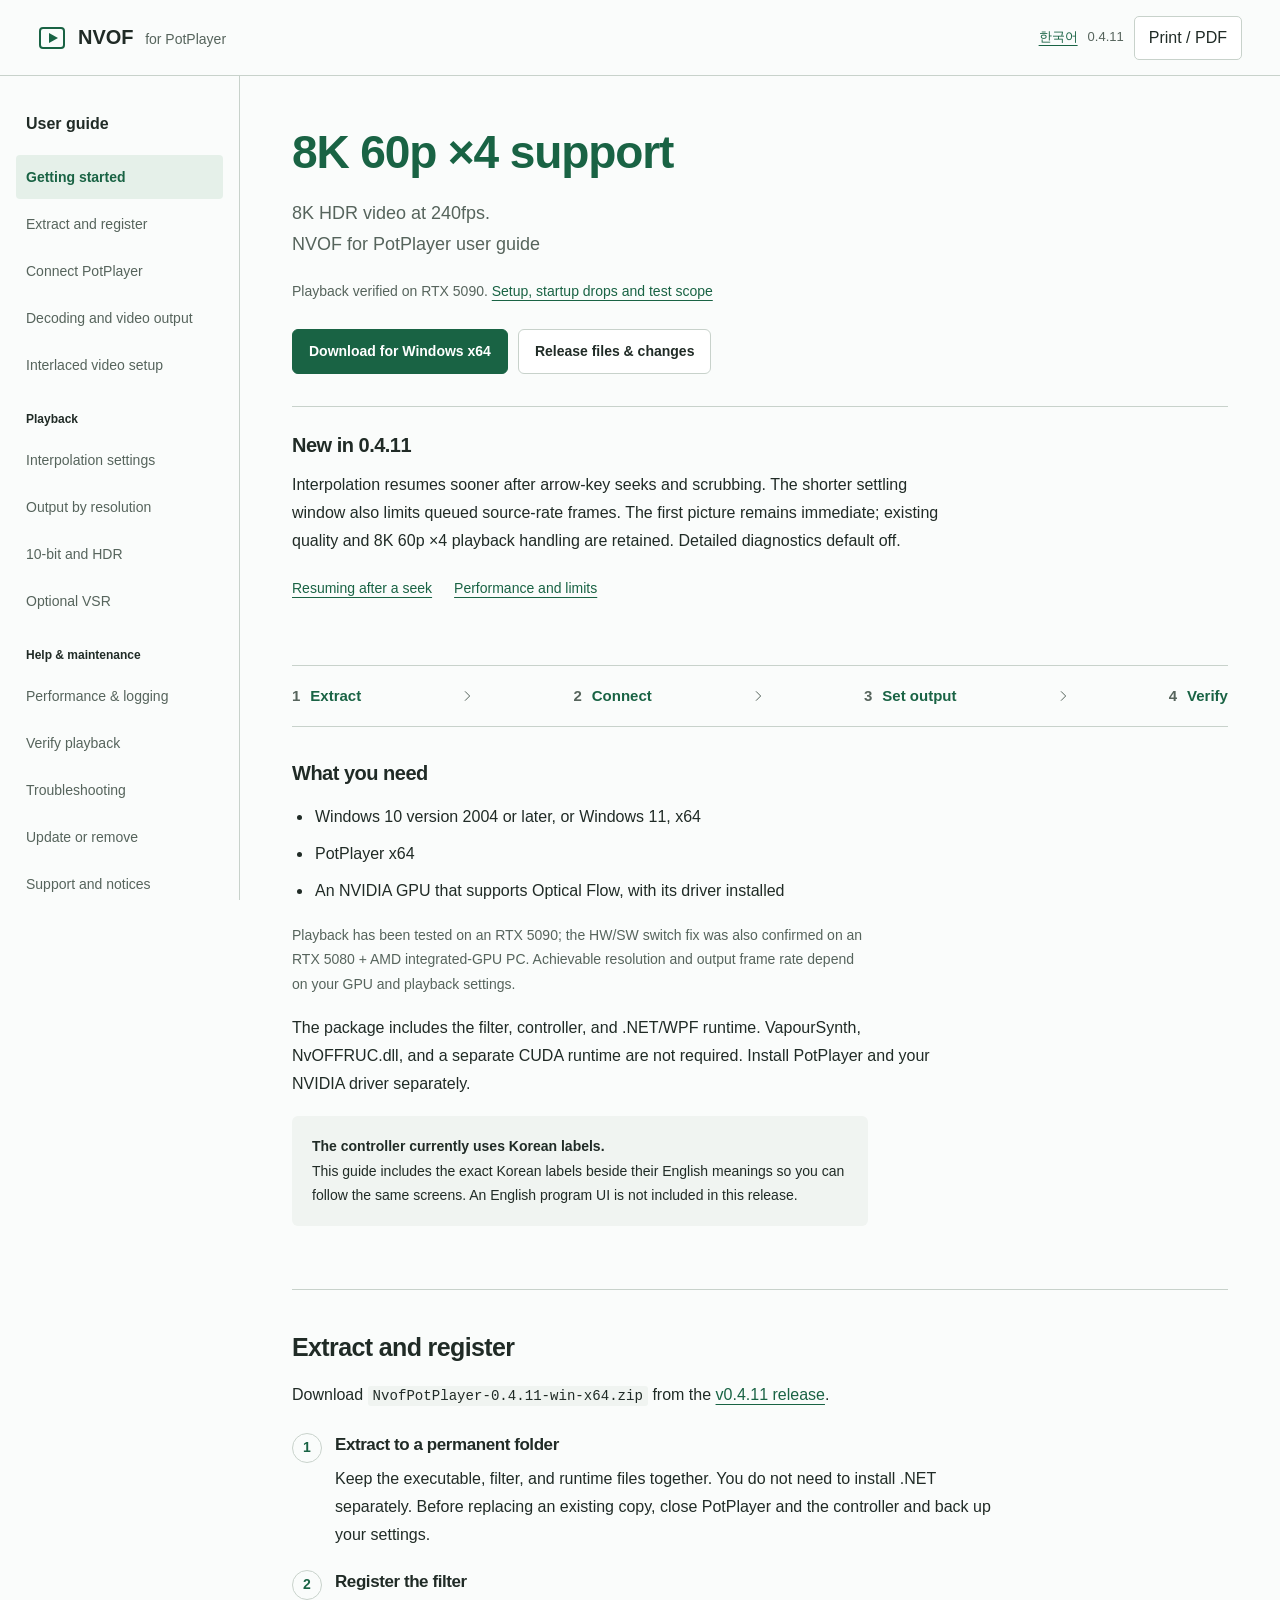
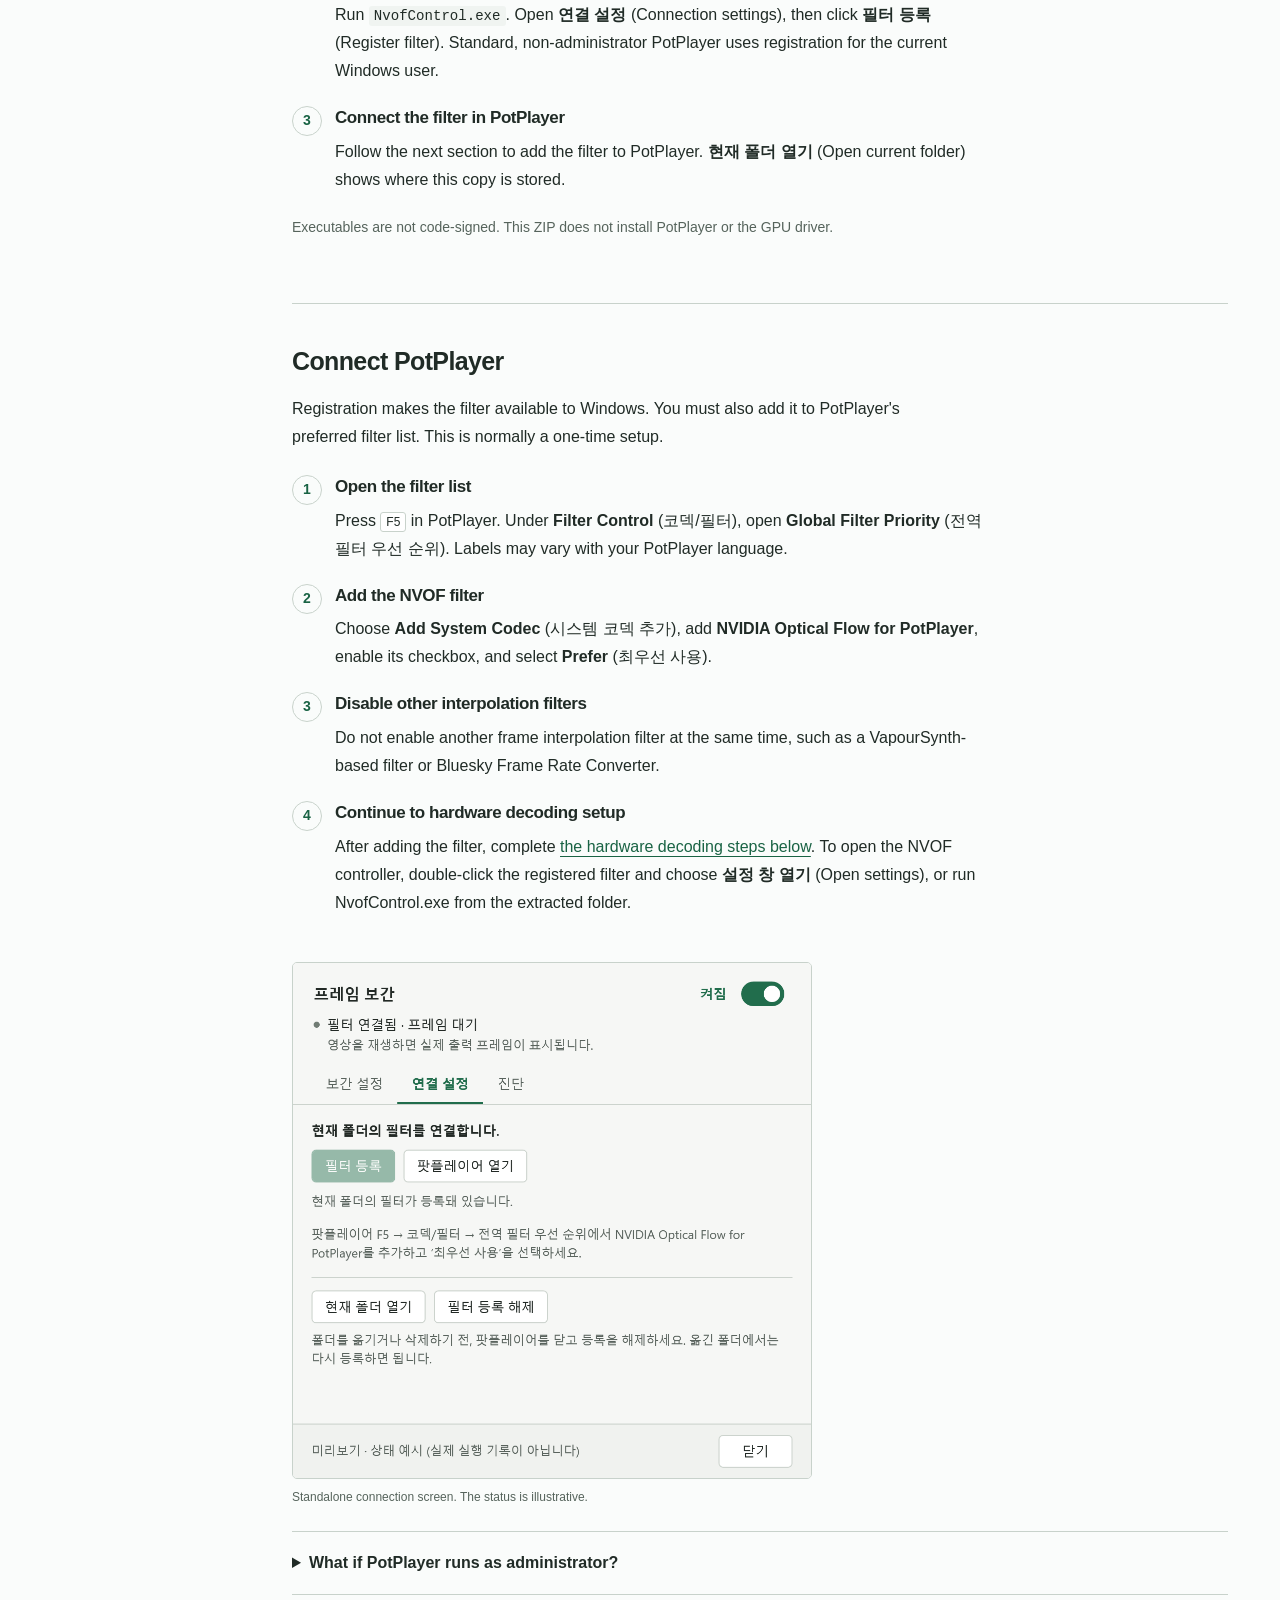
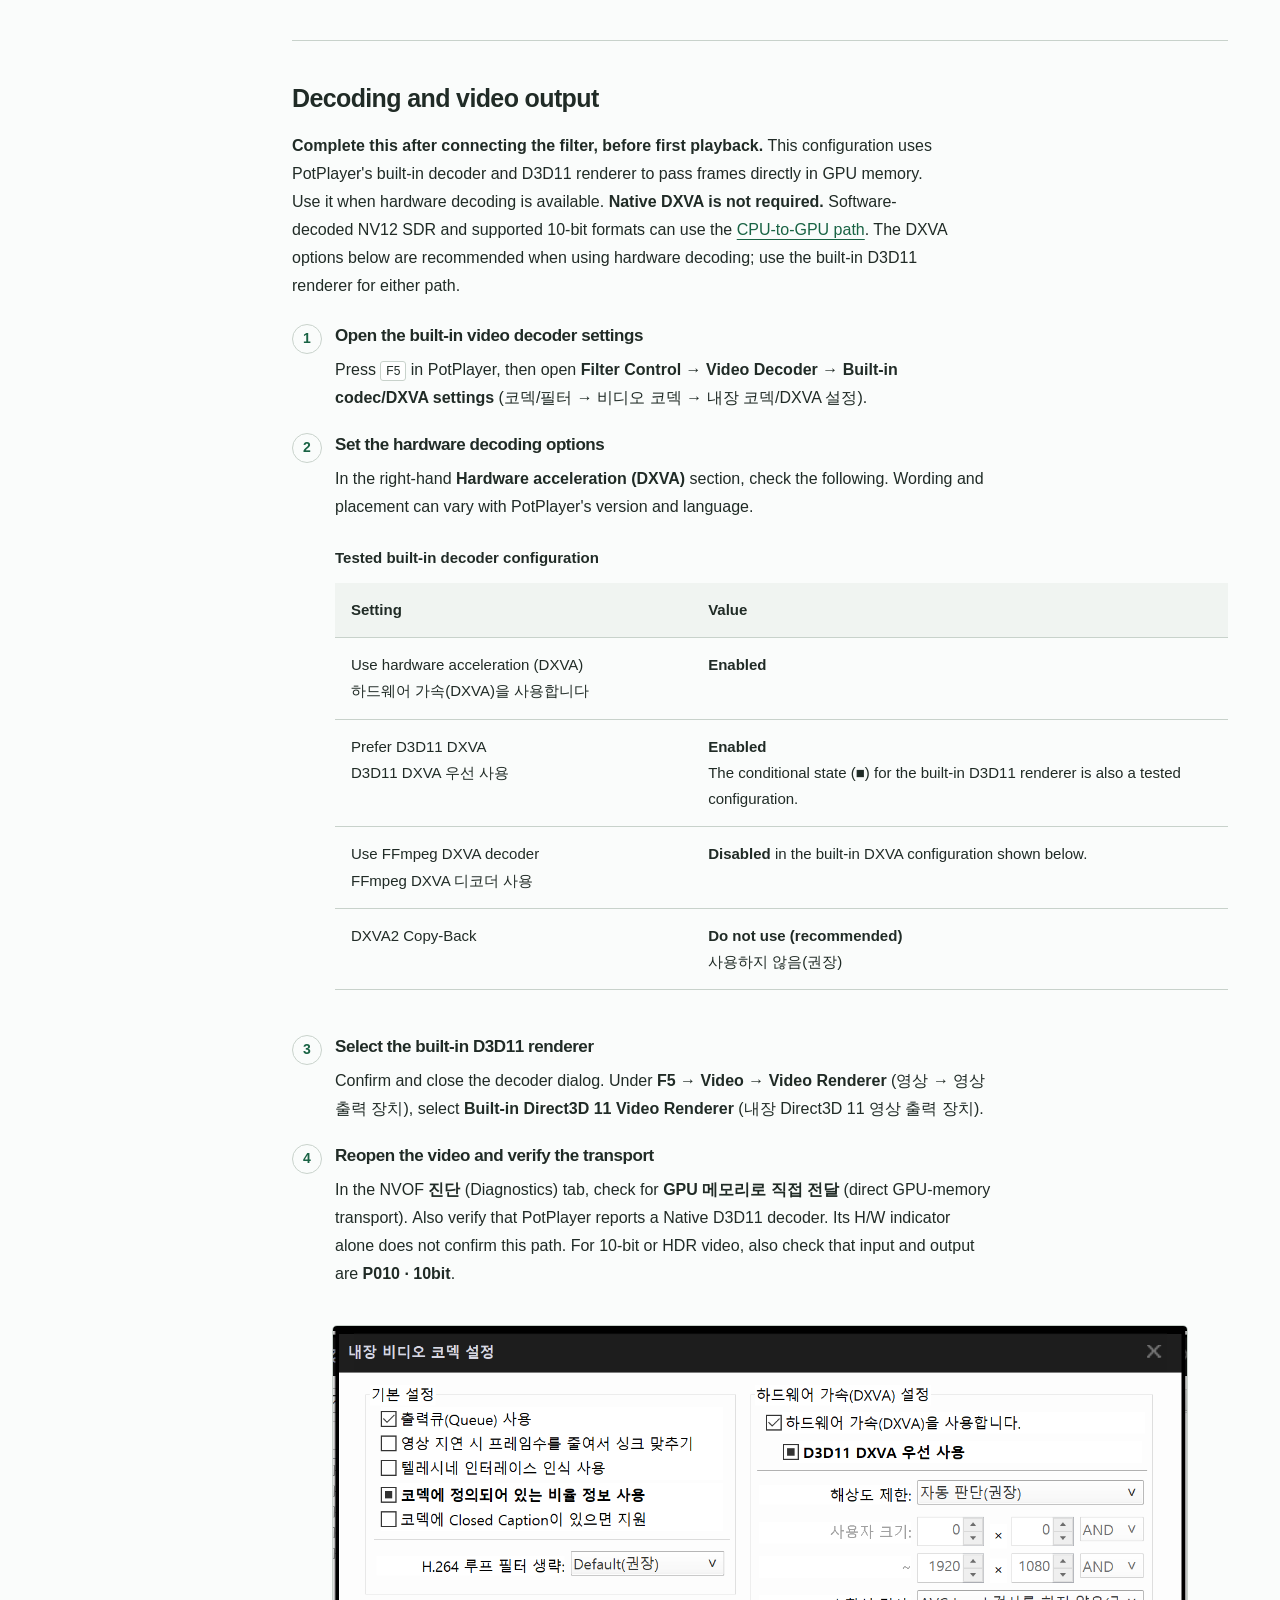
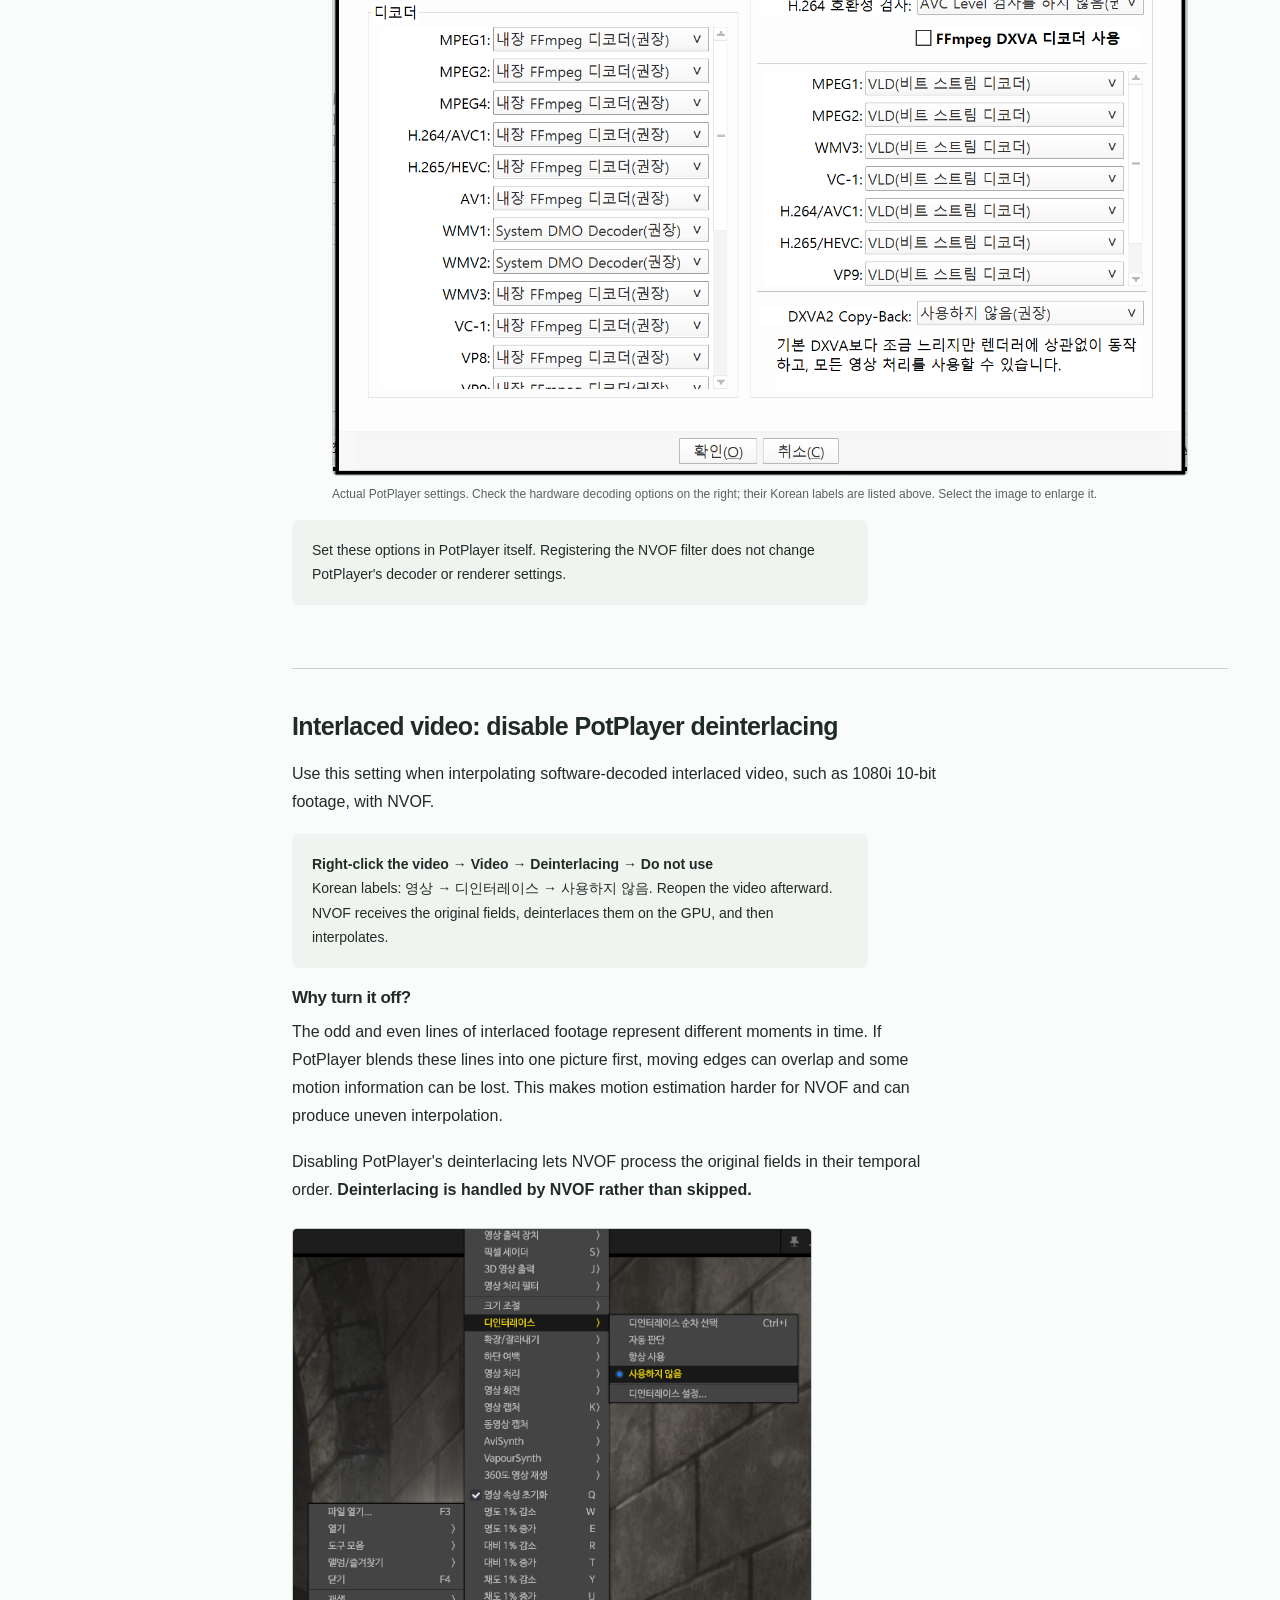
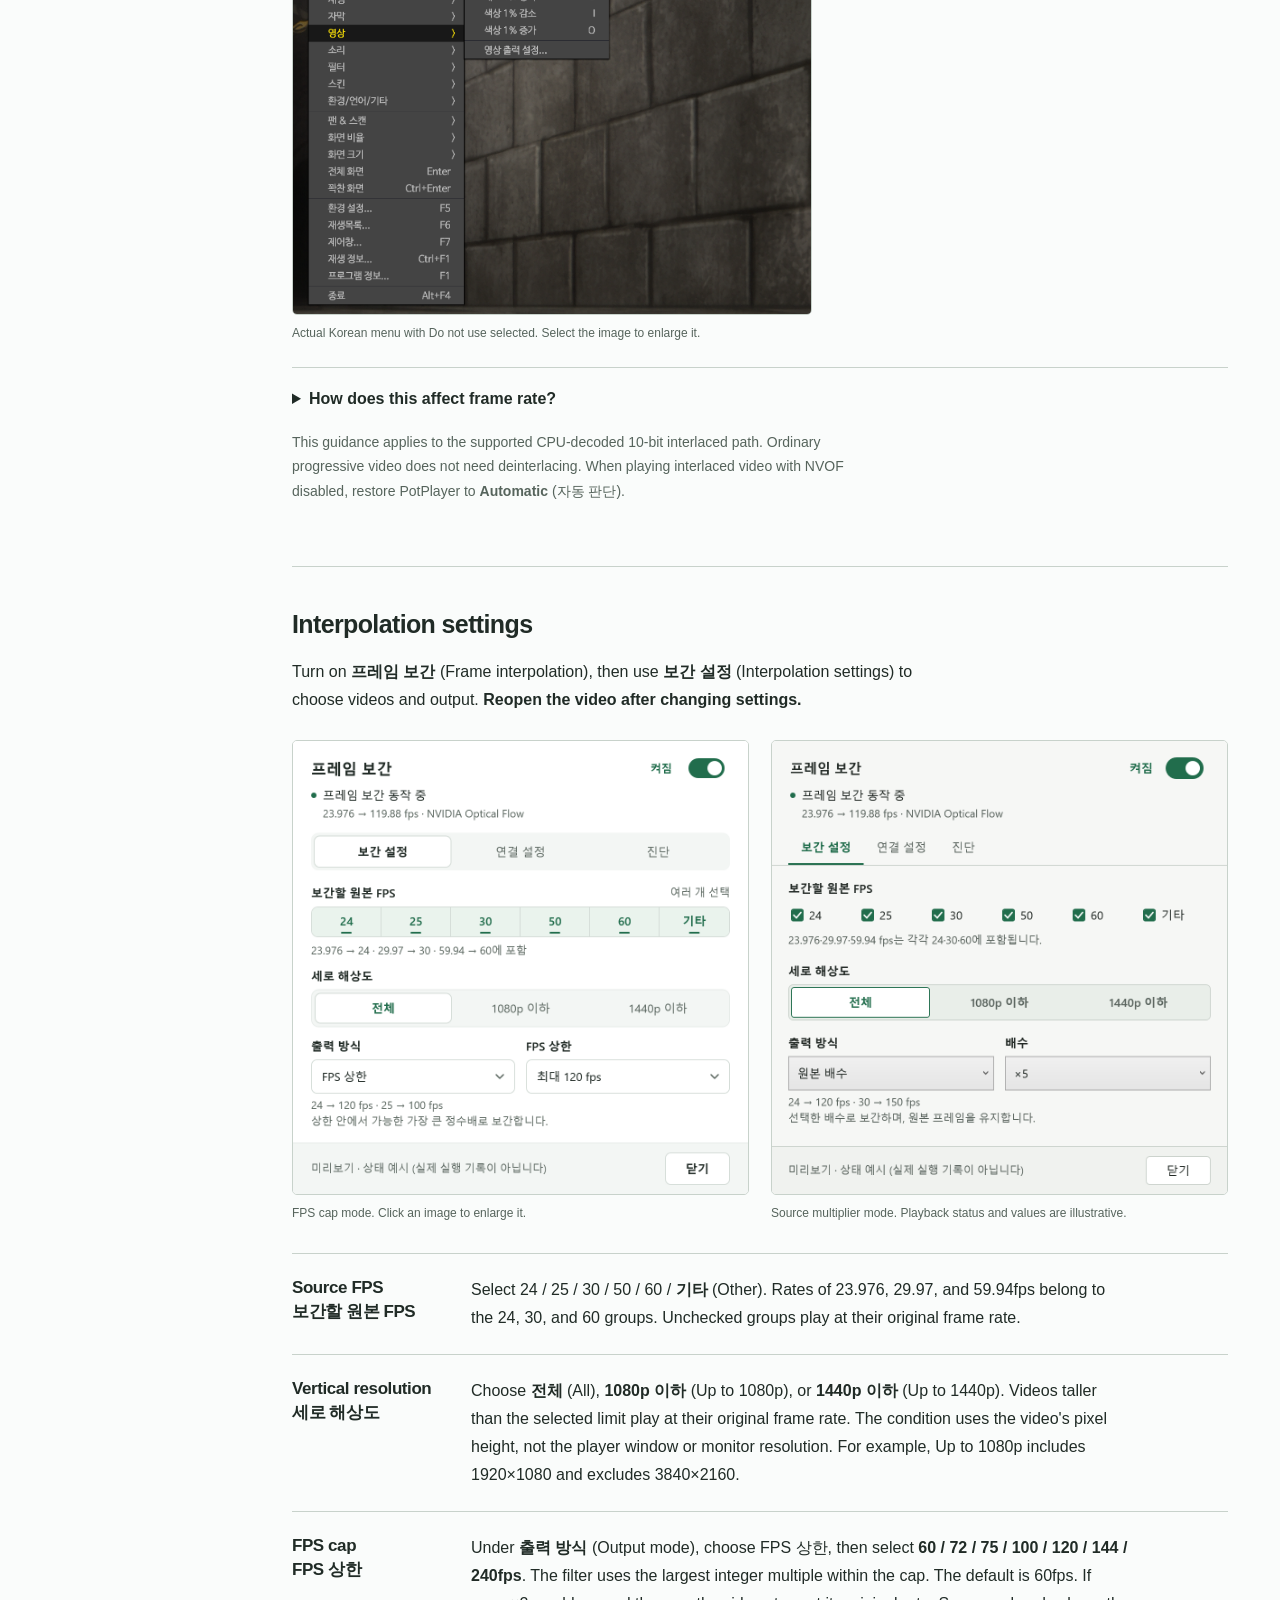
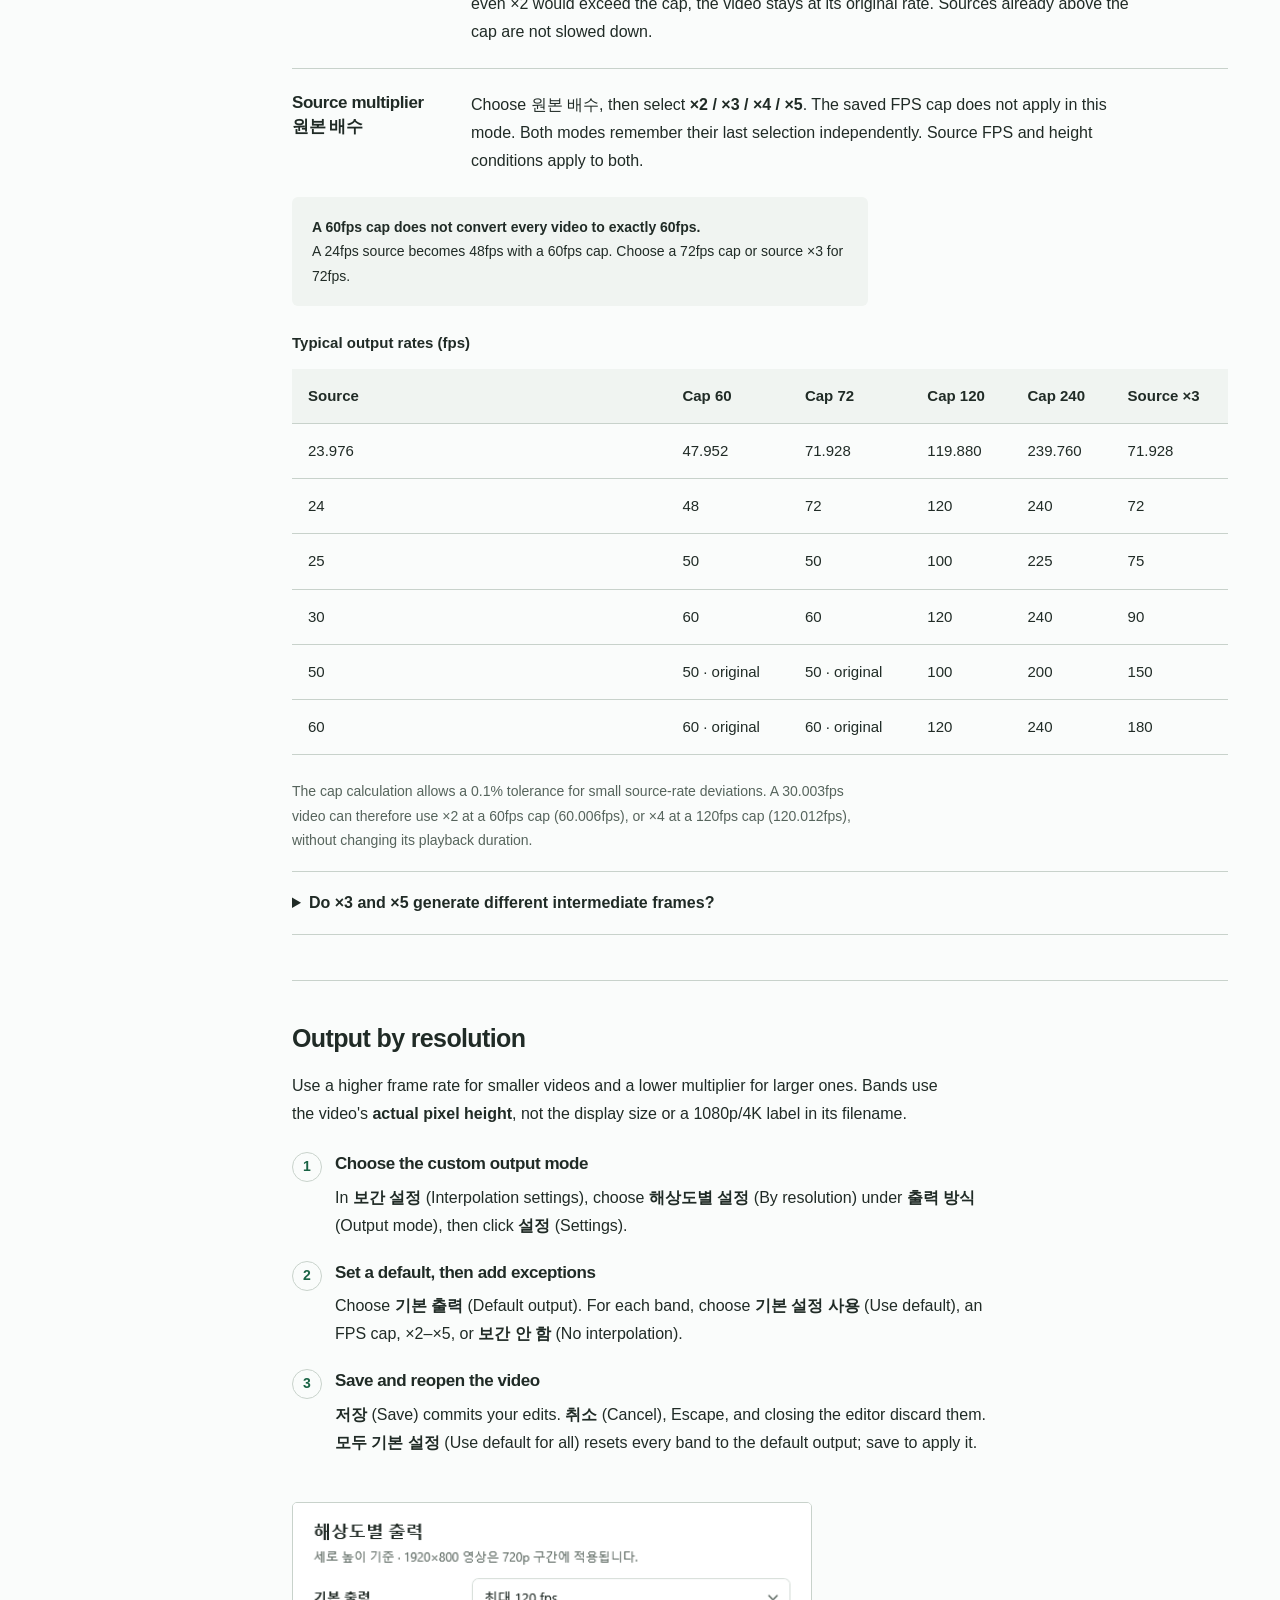
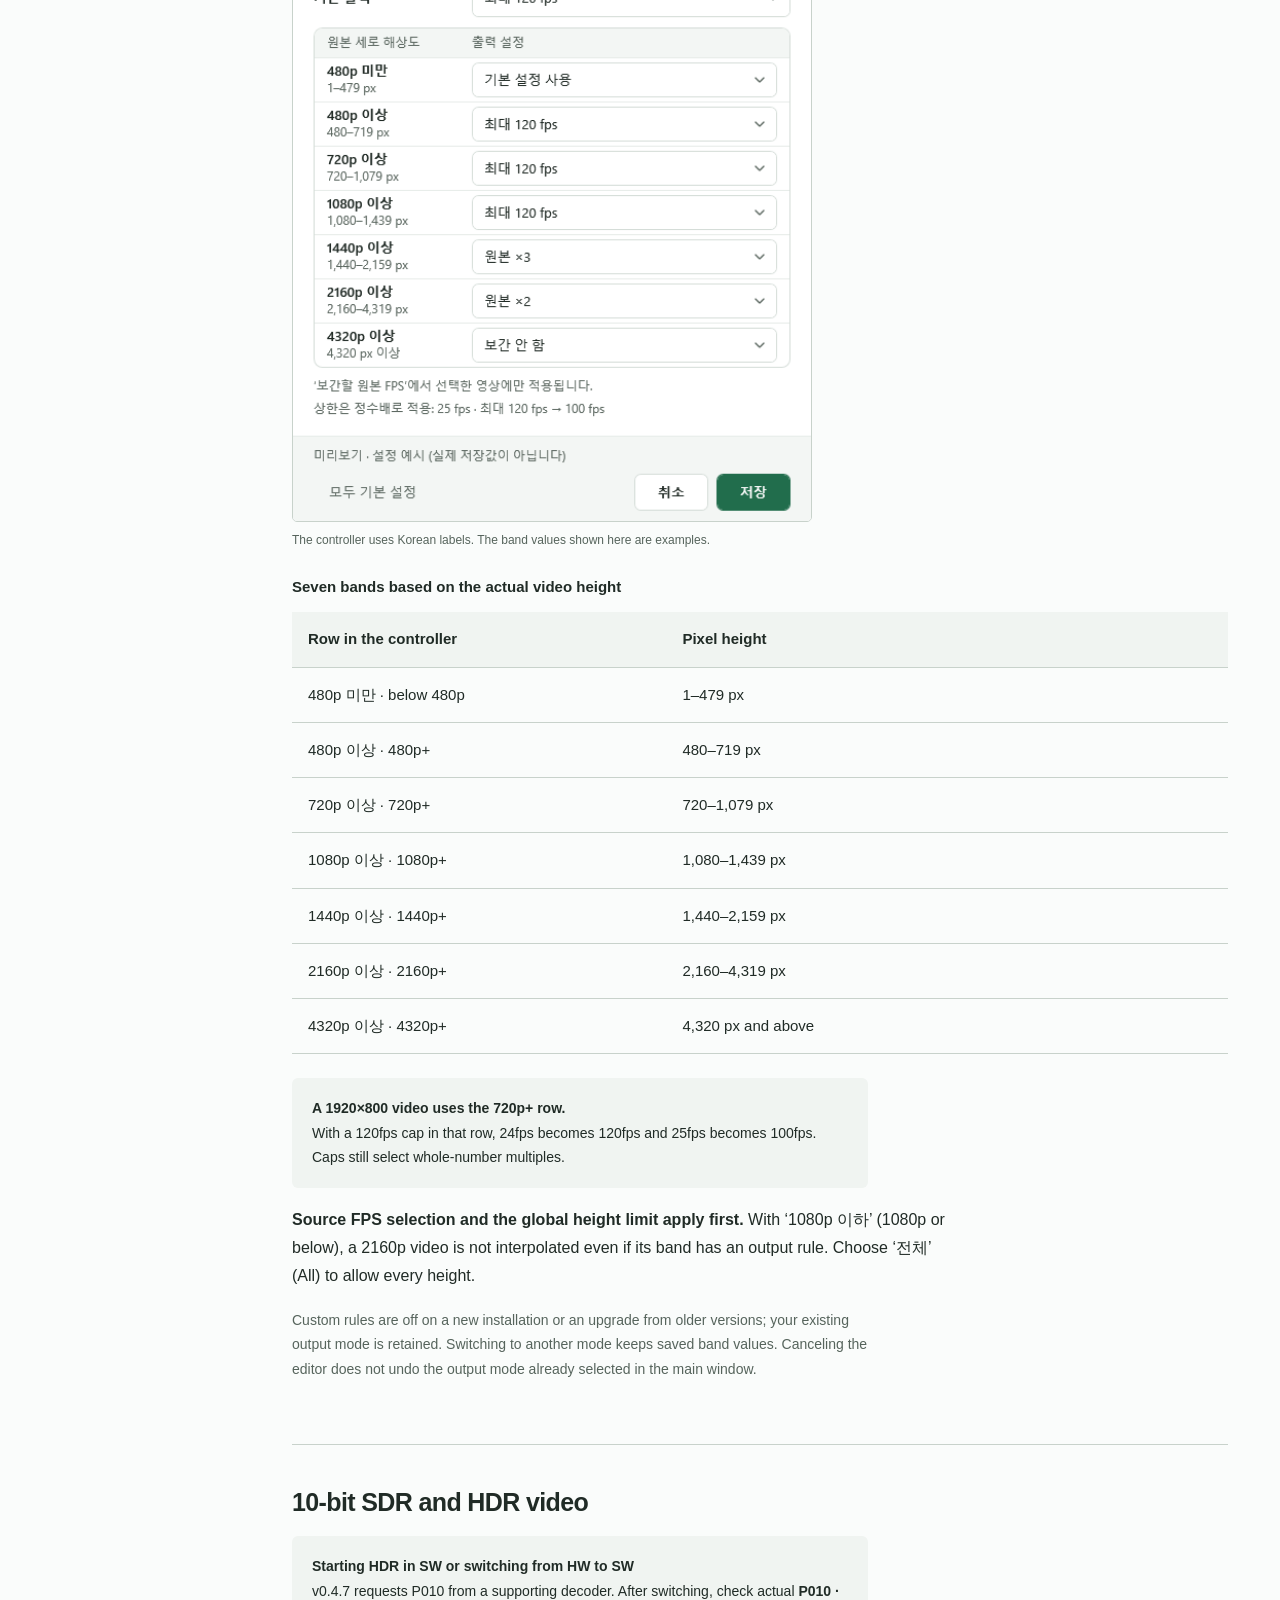
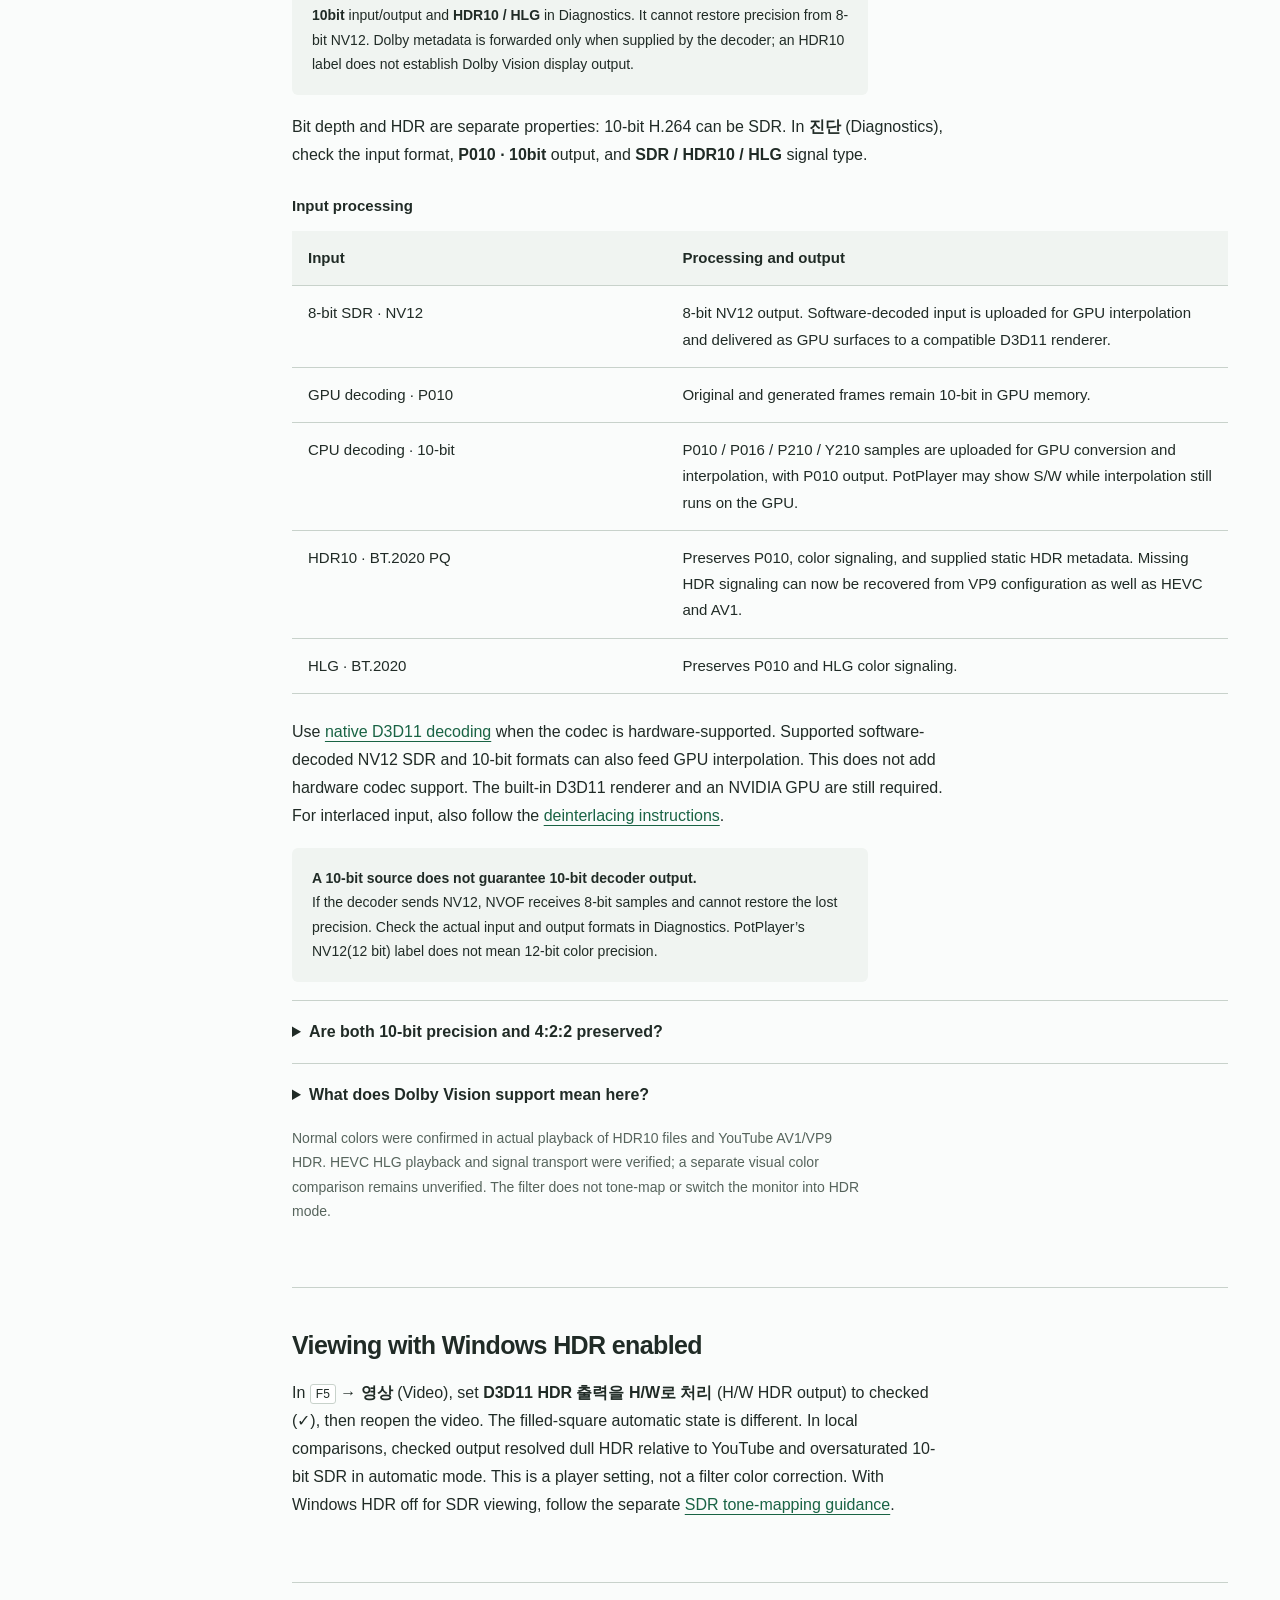
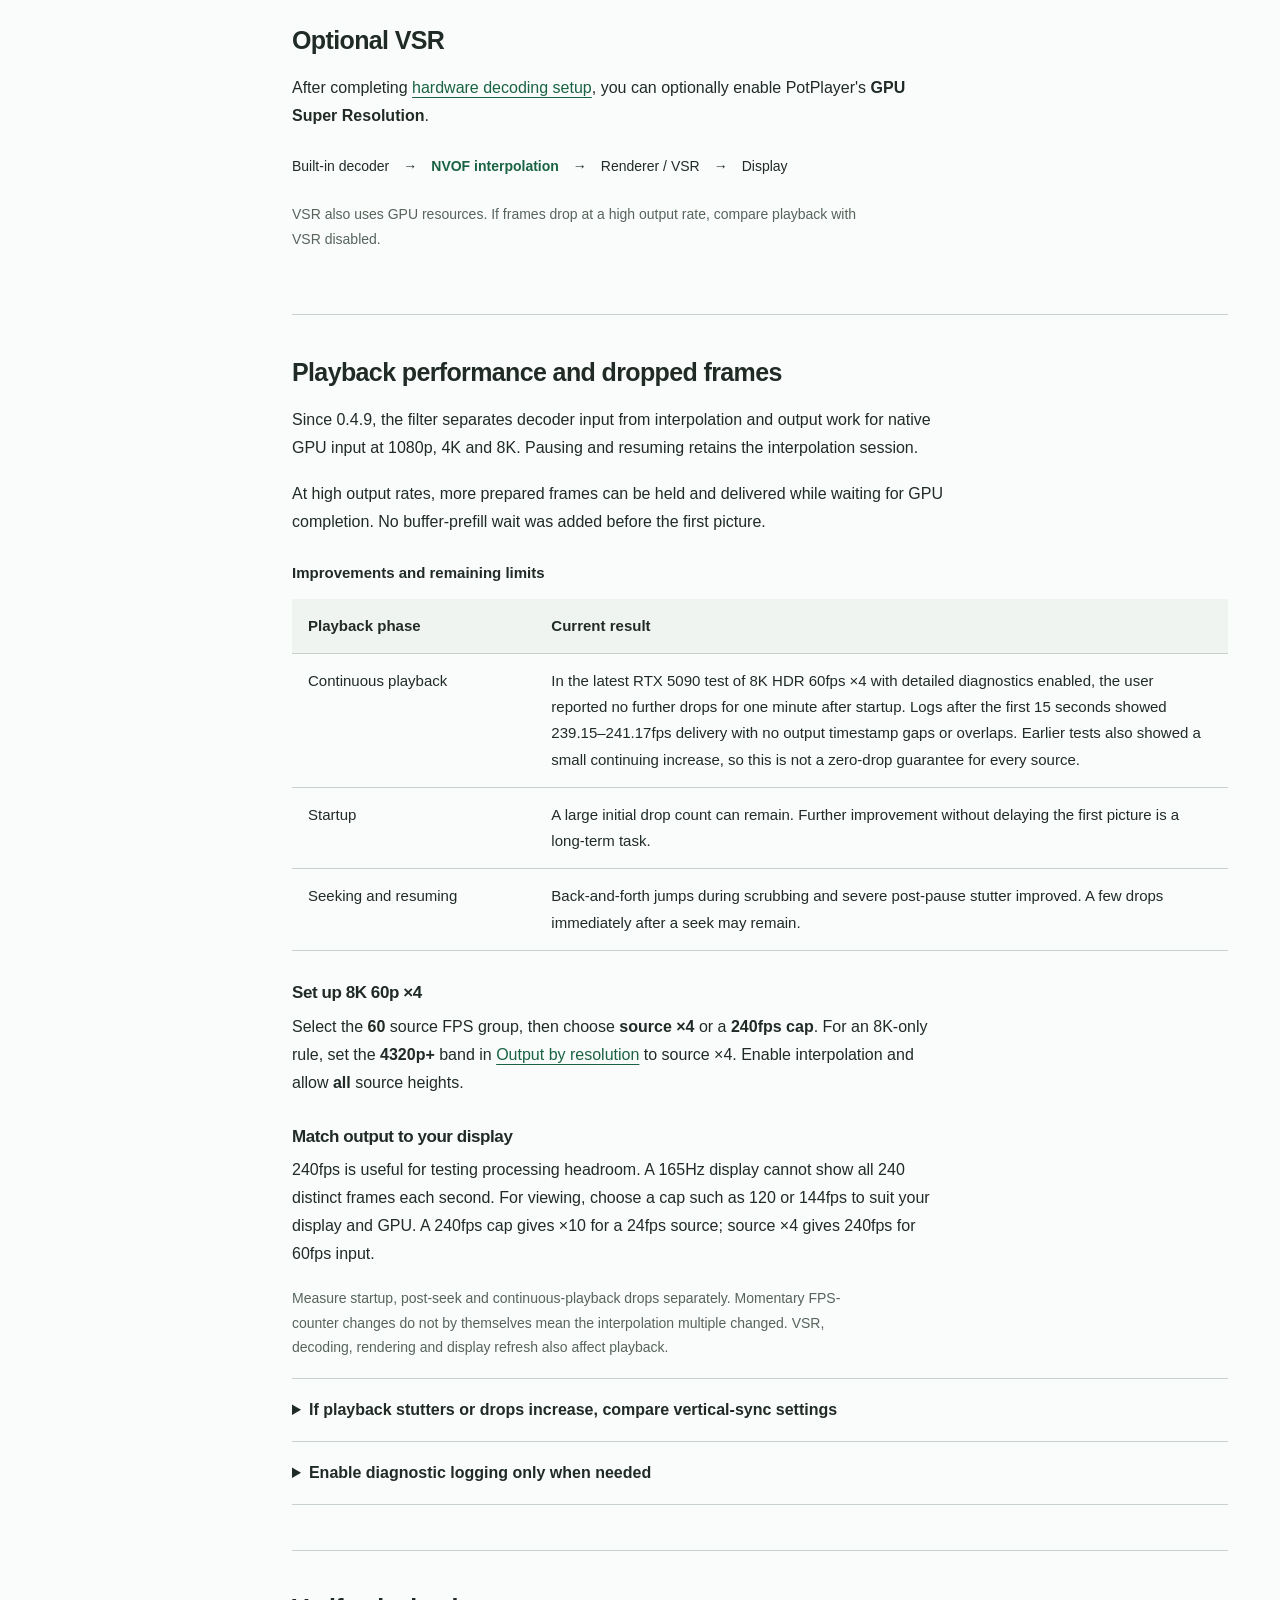
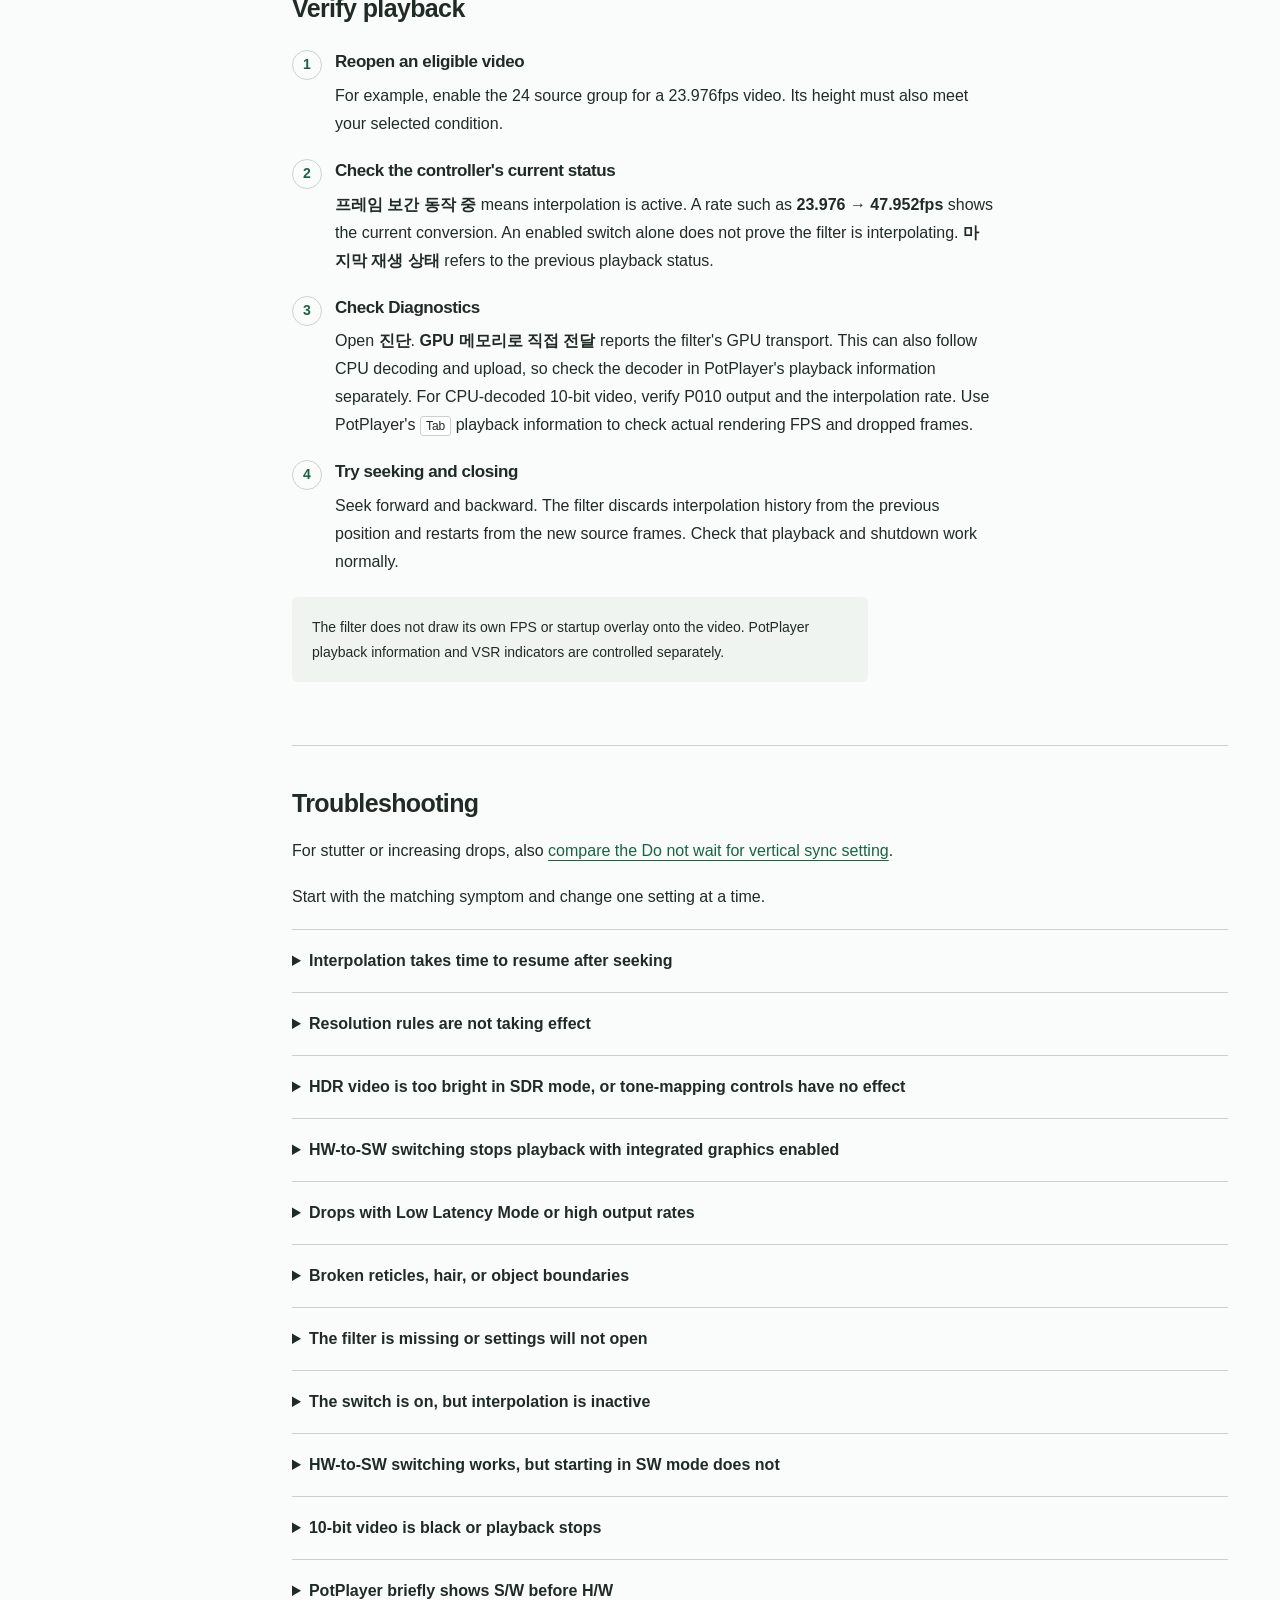
==== commit 12b5c262: "Release v0.4.11 with bounded seek preview and faster interpolation resume" ====
--- a/docs/manual/en.html
+++ b/docs/manual/en.html
@@ -1,17 +1,17 @@
 <!doctype html>
 <html lang="en"><head><meta charset="utf-8"><meta name="viewport" content="width=device-width,initial-scale=1"><meta name="color-scheme" content="light"><title>NVOF for PotPlayer · User guide</title><link rel="stylesheet" href="manual.css"><script src="manual.js" defer></script></head>
 <body><a class="skip" href="#main">Skip to content</a>
-<header class="top"><a class="brand" href="#start" aria-label="NVOF user guide home"><svg viewBox="0 0 28 28" width="28" height="28" aria-hidden="true"><rect x="2" y="4" width="24" height="20" rx="3" fill="none" stroke="currentColor" stroke-width="2"/><path d="M11 9 20 14 11 19Z" fill="currentColor"/></svg><span>NVOF <span class="brand-sub">for PotPlayer</span></span></a><div class="header-actions"><a class="language-link" href="index.html" lang="ko" hreflang="ko">한국어</a><span class="version">0.4.10</span><button type="button" id="print">Print / PDF</button><button type="button" id="menu" aria-controls="toc" aria-expanded="false">Contents</button></div></header>
+<header class="top"><a class="brand" href="#start" aria-label="NVOF user guide home"><svg viewBox="0 0 28 28" width="28" height="28" aria-hidden="true"><rect x="2" y="4" width="24" height="20" rx="3" fill="none" stroke="currentColor" stroke-width="2"/><path d="M11 9 20 14 11 19Z" fill="currentColor"/></svg><span>NVOF <span class="brand-sub">for PotPlayer</span></span></a><div class="header-actions"><a class="language-link" href="index.html" lang="ko" hreflang="ko">한국어</a><span class="version">0.4.11</span><button type="button" id="print">Print / PDF</button><button type="button" id="menu" aria-controls="toc" aria-expanded="false">Contents</button></div></header>
 <div class="layout"><nav id="toc" aria-label="User guide contents"><p class="nav-title">User guide</p><a href="#start">Getting started</a><a href="#install">Extract and register</a><a href="#connect">Connect PotPlayer</a><a href="#hardware">Decoding and video output</a><a href="#deinterlace">Interlaced video setup</a><p class="nav-group">Playback</p><a href="#settings">Interpolation settings</a><a href="#resolution">Output by resolution</a><a href="#tenbit">10-bit and HDR</a><a href="#vsr">Optional VSR</a><p class="nav-group">Help & maintenance</p><a href="#performance">Performance &amp; logging</a><a href="#check">Verify playback</a><a href="#troubleshoot">Troubleshooting</a><a href="#update">Update or remove</a><a href="#scope">Support and notices</a><div class="nav-note">Available offline.<br>Find in this guide: <kbd>Ctrl</kbd> + <kbd>F</kbd></div></nav>
 <main id="main">
 <section id="start" class="intro"><h1>8K 60p ×4 support</h1><p class="lead">8K HDR video at 240fps.<br>NVOF for PotPlayer user guide</p><p class="support-scope">Playback verified on RTX 5090. <a href="#performance">Setup, startup drops and test scope</a></p>
-<div class="intro-actions"><a class="button primary" href="https://github.com/mkyoon80-alt/nvof-potplayer/releases/download/v0.4.10/NvofPotPlayer-0.4.10-win-x64.zip">Download for Windows x64</a><a class="button" href="https://github.com/mkyoon80-alt/nvof-potplayer/releases/tag/v0.4.10">Release files &amp; changes</a></div><div class="release-note"><h2>New in 0.4.10</h2><p>The latest 8K HDR 60fps ×4 test showed no further drops for one minute after startup. Playback logic and quality values are unchanged from 0.4.9; this release documents the confirmed scope. Detailed diagnostics remain off by default.</p><div class="text-links"><a href="#resolution">Resolution settings</a><a href="#performance">Performance and remaining limits</a></div></div>
+<div class="intro-actions"><a class="button primary" href="https://github.com/mkyoon80-alt/nvof-potplayer/releases/download/v0.4.11/NvofPotPlayer-0.4.11-win-x64.zip">Download for Windows x64</a><a class="button" href="https://github.com/mkyoon80-alt/nvof-potplayer/releases/tag/v0.4.11">Release files &amp; changes</a></div><div class="release-note"><h2>New in 0.4.11</h2><p>Interpolation resumes sooner after arrow-key seeks and scrubbing. The shorter settling window also limits queued source-rate frames. The first picture remains immediate; existing quality and 8K 60p ×4 playback handling are retained. Detailed diagnostics default off.</p><div class="text-links"><a href="#seek-resume">Resuming after a seek</a><a href="#performance">Performance and limits</a></div></div>
 <div class="quick-path" aria-label="First-time setup order"><a href="#install"><span>1</span>Extract</a><svg aria-hidden="true" viewBox="0 0 24 24"><path d="m9 5 7 7-7 7"/></svg><a href="#connect"><span>2</span>Connect</a><svg aria-hidden="true" viewBox="0 0 24 24"><path d="m9 5 7 7-7 7"/></svg><a href="#hardware"><span>3</span>Set output</a><svg aria-hidden="true" viewBox="0 0 24 24"><path d="m9 5 7 7-7 7"/></svg><a href="#check"><span>4</span>Verify</a></div>
 <h2>What you need</h2><ul class="checklist"><li>Windows 10 version 2004 or later, or Windows 11, x64</li><li>PotPlayer x64</li><li>An NVIDIA GPU that supports Optical Flow, with its driver installed</li></ul>
 <p class="muted">Playback has been tested on an RTX 5090; the HW/SW switch fix was also confirmed on an RTX 5080 + AMD integrated-GPU PC. Achievable resolution and output frame rate depend on your GPU and playback settings.</p>
 <p>The package includes the filter, controller, and .NET/WPF runtime. VapourSynth, NvOFFRUC.dll, and a separate CUDA runtime are not required. Install PotPlayer and your NVIDIA driver separately.</p>
 <p class="note"><strong>The controller currently uses Korean labels.</strong><br>This guide includes the exact Korean labels beside their English meanings so you can follow the same screens. An English program UI is not included in this release.</p></section>
-<section id="install"><h2>Extract and register</h2><p>Download <code>NvofPotPlayer-0.4.10-win-x64.zip</code> from the <a href="https://github.com/mkyoon80-alt/nvof-potplayer/releases/tag/v0.4.10">v0.4.10 release</a>.</p>
+<section id="install"><h2>Extract and register</h2><p>Download <code>NvofPotPlayer-0.4.11-win-x64.zip</code> from the <a href="https://github.com/mkyoon80-alt/nvof-potplayer/releases/tag/v0.4.11">v0.4.11 release</a>.</p>
 <ol class="steps"><li><h3>Extract to a permanent folder</h3><p>Keep the executable, filter, and runtime files together. You do not need to install .NET separately. Before replacing an existing copy, close PotPlayer and the controller and back up your settings.</p></li><li><h3>Register the filter</h3><p>Run <code>NvofControl.exe</code>. Open <strong>연결 설정</strong> (Connection settings), then click <strong>필터 등록</strong> (Register filter). Standard, non-administrator PotPlayer uses registration for the current Windows user.</p></li><li><h3>Connect the filter in PotPlayer</h3><p>Follow the next section to add the filter to PotPlayer. <strong>현재 폴더 열기</strong> (Open current folder) shows where this copy is stored.</p></li></ol>
 <p class="muted">Executables are not code-signed. This ZIP does not install PotPlayer or the GPU driver.</p></section>
 <section id="connect"><h2>Connect PotPlayer</h2><p>Registration makes the filter available to Windows. You must also add it to PotPlayer's preferred filter list. This is normally a one-time setup.</p>
@@ -59,7 +59,7 @@
 <section id="resolution"><h2>Output by resolution</h2>
 <p>Use a higher frame rate for smaller videos and a lower multiplier for larger ones. Bands use the video's <strong>actual pixel height</strong>, not the display size or a 1080p/4K label in its filename.</p>
 <ol class="steps"><li><h3>Choose the custom output mode</h3><p>In <strong>보간 설정</strong> (Interpolation settings), choose <strong>해상도별 설정</strong> (By resolution) under <strong>출력 방식</strong> (Output mode), then click <strong>설정</strong> (Settings).</p></li><li><h3>Set a default, then add exceptions</h3><p>Choose <strong>기본 출력</strong> (Default output). For each band, choose <strong>기본 설정 사용</strong> (Use default), an FPS cap, ×2–×5, or <strong>보간 안 함</strong> (No interpolation).</p></li><li><h3>Save and reopen the video</h3><p><strong>저장</strong> (Save) commits your edits. <strong>취소</strong> (Cancel), Escape, and closing the editor discard them. <strong>모두 기본 설정</strong> (Use default for all) resets every band to the default output; save to apply it.</p></li></ol>
-<figure class="options-figure"><a href="images/resolution.png"><img src="images/resolution.png" alt="Version 0.4.10 resolution editor with a default output, seven height bands, reset, cancel and save" width="1008" height="1202" loading="lazy"></a><figcaption>The controller uses Korean labels. The band values shown here are examples.</figcaption></figure>
+<figure class="options-figure"><a href="images/resolution.png"><img src="images/resolution.png" alt="Resolution editor with a default output, seven height bands, reset, cancel and save" width="1008" height="1202" loading="lazy"></a><figcaption>The controller uses Korean labels. The band values shown here are examples.</figcaption></figure>
 <div class="table-wrap" tabindex="0" role="region" aria-label="Resolution height bands"><table><caption>Seven bands based on the actual video height</caption><thead><tr><th scope="col">Row in the controller</th><th scope="col">Pixel height</th></tr></thead><tbody>
 <tr><th scope="row">480p 미만 · below 480p</th><td>1–479 px</td></tr><tr><th scope="row">480p 이상 · 480p+</th><td>480–719 px</td></tr><tr><th scope="row">720p 이상 · 720p+</th><td>720–1,079 px</td></tr><tr><th scope="row">1080p 이상 · 1080p+</th><td>1,080–1,439 px</td></tr><tr><th scope="row">1440p 이상 · 1440p+</th><td>1,440–2,159 px</td></tr><tr><th scope="row">2160p 이상 · 2160p+</th><td>2,160–4,319 px</td></tr><tr><th scope="row">4320p 이상 · 4320p+</th><td>4,320 px and above</td></tr></tbody></table></div>
 <p class="note"><strong>A 1920×800 video uses the 720p+ row.</strong><br>With a 120fps cap in that row, 24fps becomes 120fps and 25fps becomes 100fps. Caps still select whole-number multiples.</p>
@@ -98,16 +98,16 @@
 </section>
 <section id="check"><h2>Verify playback</h2><ol class="steps"><li><h3>Reopen an eligible video</h3><p>For example, enable the 24 source group for a 23.976fps video. Its height must also meet your selected condition.</p></li><li><h3>Check the controller's current status</h3><p><strong>프레임 보간 동작 중</strong> means interpolation is active. A rate such as <strong>23.976 → 47.952fps</strong> shows the current conversion. An enabled switch alone does not prove the filter is interpolating. <strong>마지막 재생 상태</strong> refers to the previous playback status.</p></li><li><h3>Check Diagnostics</h3><p>Open <strong>진단</strong>. <strong>GPU 메모리로 직접 전달</strong> reports the filter's GPU transport. This can also follow CPU decoding and upload, so check the decoder in PotPlayer's playback information separately. For CPU-decoded 10-bit video, verify P010 output and the interpolation rate. Use PotPlayer's <kbd>Tab</kbd> playback information to check actual rendering FPS and dropped frames.</p></li><li><h3>Try seeking and closing</h3><p>Seek forward and backward. The filter discards interpolation history from the previous position and restarts from the new source frames. Check that playback and shutdown work normally.</p></li></ol><p class="note">The filter does not draw its own FPS or startup overlay onto the video. PotPlayer playback information and VSR indicators are controlled separately.</p></section>
 <section id="troubleshoot"><h2>Troubleshooting</h2><p>For stutter or increasing drops, also <a href="#vsync-playback">compare the Do not wait for vertical sync setting</a>.</p><p>Start with the matching symptom and change one setting at a time.</p>
-<details><summary>Dragging the seek bar jumps back and forth</summary><p>Version 0.4.10 delivers original frames during repeated seeks, then resumes interpolation from a fresh pair. For about 0.2 seconds after a seek, playback may use the source frame rate. Fully close and restart PotPlayer after updating.</p></details><details><summary>Resolution rules are not taking effect</summary><p>Choose <strong>해상도별 설정</strong> (By resolution), click <strong>저장</strong> (Save) in the editor, then reopen the video. Source FPS selection and the global height limit take priority. A row set to <strong>기본 설정 사용</strong> (Use default) follows the default output at the top of the editor.</p></details><details id="hdr-sdr"><summary>HDR video is too bright in SDR mode, or tone-mapping controls have no effect</summary>
+<details id="seek-resume"><summary>Interpolation takes time to resume after seeking</summary><p>Version 0.4.11 shortens the source-rate interval after arrow-key seeks and scrubbing. The first picture remains immediate, and protection against back-and-forth motion during repeated seeks is retained.</p><p>Automated checks measured about <strong>0.125 seconds of source-rate video at 24p and 0.10 seconds at 60p</strong>. Frame preparation and presentation take additional time; these values are not measured on-screen latency. Fully close and restart PotPlayer after updating. <a href="../SEEK-PREVIEW.ko.md">Change and validation scope (Korean)</a></p></details><details><summary>Resolution rules are not taking effect</summary><p>Choose <strong>해상도별 설정</strong> (By resolution), click <strong>저장</strong> (Save) in the editor, then reopen the video. Source FPS selection and the global height limit take priority. A row set to <strong>기본 설정 사용</strong> (Use default) follows the default output at the top of the editor.</p></details><details id="hdr-sdr"><summary>HDR video is too bright in SDR mode, or tone-mapping controls have no effect</summary>
 <p>When viewing PQ HDR video with Windows and the monitor in SDR mode, compare these settings first.</p>
 <ol><li>Under <strong>Preferences → Video</strong>, turn off <strong>Use H/W HDR output mode</strong> (Korean UI: D3D11 HDR 출력을 H/W로 처리).</li><li>Under <strong>Video → Pixel Shader</strong>, enable <strong>SMPTE ST 2084 HDR Correction</strong>.</li><li>Start with <strong>Auto</strong> tone mapping and <strong>125 nits</strong> SDR monitor luminance, then compare the same scene. ST 2086 correction was not needed for this check.</li></ol>
 <p>In the local Dune comparison, bright detail was lost even with NVOF excluded. Switching HW/SW decoding or changing the tone-mapping curve and SDR luminance had no visible effect. Turning off H/W HDR output made those controls responsive, and the user confirmed that bright detail returned with Auto and 125 nits unchanged.</p>
 <p><strong>H/W HDR output and hardware decoding are separate settings.</strong> Hardware decoding and GPU interpolation can remain enabled. The 125-nit value is a comparison starting point, not a measurement of the monitor. This guidance is for SDR viewing; do not apply it indiscriminately to actual HDR display output.</p></details>
-<details id="hybrid-gpu"><summary>HW-to-SW switching stops playback with integrated graphics enabled</summary><p>v0.4.10 validates the renderer’s GPU index and retains the NVIDIA GPU already in use. Software startup also handles invalid GPU hints. You do not need to disable integrated graphics or change GPU settings for this fix.</p><ol><li>Close PotPlayer and the NVOF controller, then back up the installation folder.</li><li>Replace the files with v0.4.10 while preserving <code>NvofPotPlayer.ini</code>.</li><li>Reopen the same video and check HW/SW switching and a fresh SW start.</li></ol><p>The trial was confirmed on an RTX 5080 + AMD integrated-GPU PC; this does not verify every multi-GPU configuration. If playback still stops, collect the GPU configuration, switching sequence, and NVOF diagnostic logs.</p></details>
+<details id="hybrid-gpu"><summary>HW-to-SW switching stops playback with integrated graphics enabled</summary><p>v0.4.11 validates the renderer’s GPU index and retains the NVIDIA GPU already in use. Software startup also handles invalid GPU hints. You do not need to disable integrated graphics or change GPU settings for this fix.</p><ol><li>Close PotPlayer and the NVOF controller, then back up the installation folder.</li><li>Replace the files with v0.4.11 while preserving <code>NvofPotPlayer.ini</code>.</li><li>Reopen the same video and check HW/SW switching and a fresh SW start.</li></ol><p>The trial was confirmed on an RTX 5080 + AMD integrated-GPU PC; this does not verify every multi-GPU configuration. If playback still stops, collect the GPU configuration, switching sequence, and NVOF diagnostic logs.</p></details>
 <details><summary>Drops with Low Latency Mode or high output rates</summary><p>v0.4.7 improves shared GPU locking, completion waits, and output buffering. Foreground HW playback at 240fps with Low Latency Mode On was confirmed on an RTX 5090. Turning Low Latency Mode off is not a requirement.</p><p>Check whether Max Frame Rate or Background Application Max Frame Rate in the NVIDIA PotPlayer program profile limits output. Compare foreground and background playback separately. A 165Hz display cannot show all 240 distinct frames per second. Compare a rate within the display refresh, and distinguish continuous-playback drops from seek/resume transitions. Real-time 4K at 240fps is not guaranteed on every GPU.</p></details><details><summary>Broken reticles, hair, or object boundaries</summary><p>v0.4.7 protects thin stationary horizontal and vertical strokes to reduce reticle splitting. It cannot identify every line or moving object. Occlusion artifacts such as the Lupin gun boundary remain unresolved. No general blur or whole-frame hold is introduced.</p></details><details><summary>The filter is missing or settings will not open</summary><ol><li>Check that PotPlayer is x64.</li><li>Use Register filter (필터 등록) from the current extracted folder.</li><li>Fully close and restart PotPlayer.</li><li>Administrator-mode PotPlayer requires administrator registration.</li></ol></details>
 <details><summary>The switch is on, but interpolation is inactive</summary><p>Check PotPlayer's filter checkbox and Prefer setting, the selected source FPS groups, and the height condition. Reopen the video. If an FPS cap allows only ×1, playback stays at the source rate. Diagnostics shows the bypass reason. For 10-bit video, check P010 output and the built-in D3D11 renderer. Software decoding is also supported for the listed formats.</p></details>
-<details><summary>HW-to-SW switching works, but starting in SW mode does not</summary><p>v0.4.6 fixed GPU output being prepared too late for the first software-decoded connection. It also includes the earlier HW/SW switching freeze fix.</p><ol><li>Fully close PotPlayer and the NVOF controller, then update to v0.4.10. Keep your existing <code>NvofPotPlayer.ini</code>.</li><li>Select the built-in D3D11 renderer and reopen the video with hardware decoding disabled. You do not need to enable HW first.</li><li>Check that NVOF appears in the active filter list and that the controller reports active interpolation and an output frame rate.</li></ol><p>S/W indicates CPU decoding. It can remain visible while interpolation runs on the GPU.</p></details>
-<details><summary>10-bit video is black or playback stops</summary><p>Update to v0.4.10, then fully close and reopen PotPlayer. Use the built-in decoder and D3D11 renderer. Check for P010 input and output in Diagnostics. If the issue persists, compare an 8-bit SDR video and report the GPU, driver, diagnostics, and reproduction steps.</p></details>
+<details><summary>HW-to-SW switching works, but starting in SW mode does not</summary><p>v0.4.6 fixed GPU output being prepared too late for the first software-decoded connection. It also includes the earlier HW/SW switching freeze fix.</p><ol><li>Fully close PotPlayer and the NVOF controller, then update to v0.4.11. Keep your existing <code>NvofPotPlayer.ini</code>.</li><li>Select the built-in D3D11 renderer and reopen the video with hardware decoding disabled. You do not need to enable HW first.</li><li>Check that NVOF appears in the active filter list and that the controller reports active interpolation and an output frame rate.</li></ol><p>S/W indicates CPU decoding. It can remain visible while interpolation runs on the GPU.</p></details>
+<details><summary>10-bit video is black or playback stops</summary><p>Update to v0.4.11, then fully close and reopen PotPlayer. Use the built-in decoder and D3D11 renderer. Check for P010 input and output in Diagnostics. If the issue persists, compare an 8-bit SDR video and report the GPU, driver, diagnostics, and reproduction steps.</p></details>
 <details><summary>PotPlayer briefly shows S/W before H/W</summary><p>Labels can change while the filter graph connects and initializes. Once playback stabilizes, check the transport path and output rate in Diagnostics.</p></details>
 <details><summary>Edges break up or movement stutters</summary><p>For interlaced sources, first check the <a href="#deinterlace">deinterlacing setup</a>. Disable other interpolation filters. Compare the same scene with NVOF off and on, reopening the video each time. Try a lower multiplier or another cap. Report the timestamp, source FPS and resolution, GPU/driver, and whether VSR was enabled.</p></details>
 <details><summary>4K playback cannot maintain the selected rate</summary><p>Distinguish drops immediately after seeking or resuming from drops during uninterrupted playback. The controller’s output rate is the target, not proof of the display rate. Check the actual rendering FPS and dropped frames in PotPlayer. Decoding, interpolation, rendering, and VSR all contribute to the load. Try a lower multiplier or turn VSR off for comparison. To exclude 4K videos, select Up to 1080p or Up to 1440p under Vertical resolution.</p></details>
@@ -115,7 +115,7 @@
 <details><summary>HDR looks red, oversaturated, or too bright</summary><p>Compare the same scene while checking Windows HDR, player HDR output/tone mapping, and the monitor’s HDR/SDR picture mode, color temperature, and saturation. ST 2084 correction for SDR viewing is an HDR-to-SDR display setting, separate from preserving 10-bit frames. Record existing values and change one setting at a time.</p><ol><li>Compare windowed and fullscreen playback information (<kbd>Tab</kbd>).</li><li>Exclude NVOF through Global Filter Priority and reopen the video. Disabling interpolation alone may leave the filter connected.</li><li>If the appearance is unchanged without the filter, compare player, driver, and monitor display settings first. The local SDR-viewing overbrightness report was resolved through the <a href="#hdr-sdr">HDR output setting</a>. Compare other color symptoms separately.</li></ol><p>This does not identify the cause of every HDR report. HDR screenshots alone do not establish the monitor’s actual color or luminance. This release does not claim an oversaturation fix.</p></details>
 <details><summary>Update or removal is blocked</summary><p>Close PotPlayer and the controller before replacing files. For removal, first close PotPlayer, unregister through the controller, then close the controller and delete the standalone folder. Administrator registration requires Windows approval to unregister.</p></details>
 <details><summary>What information helps with a bug report?</summary><p>Include NVOF diagnostics, GPU and driver version, source resolution/FPS/color type, the affected timestamp, and reproduction steps. Logs are stored in <code>%LOCALAPPDATA%\NvofPotPlayer</code>. Check for personal file paths before sharing. The program does not automatically upload diagnostics.</p></details></section>
-<section id="update"><h2>Update, move, or remove</h2><p class="note">0.4.10 retains existing output settings. Custom resolution rules are enabled only when you select that mode. Shared quality tuning is built into the standard release; no separate tuning file is required.</p><div class="setting-row"><h3>Update a standalone copy</h3><p>Close PotPlayer and the controller, then back up the existing folder. Replace the program files at the same location, keeping your existing <code>NvofPotPlayer.ini</code>. Older 60/120fps choices are preserved.</p></div><div class="setting-row"><h3>Move or remove</h3><p>Close PotPlayer. Open <strong>연결 설정</strong> (Connection settings) and click <strong>필터 등록 해제</strong> (Unregister filter). This removes current-user and administrator registrations owned by this folder. Administrator registration requires Windows approval; cancelling does not count as successful removal.</p><p>After success, close the controller and move or delete the folder. If you moved it, register again from the new location. Unregistering does not delete files or remove registrations owned by another folder.</p></div><div class="setting-row"><h3>Switch from an installer version</h3><p>For older installer releases such as v0.3.0, back up NvofPotPlayer.ini and close PotPlayer and the controller. Remove the old version through Windows Installed apps, approving elevation if required. Extract the new ZIP into a separate folder, restore your settings as needed, register the filter, and check PotPlayer's filter priority.</p><p><strong>프로그램 제거</strong> (Uninstall program) appears only when the controller finds a matching installer uninstaller in its own folder. It is not shown for the standalone ZIP.</p></div></section>
+<section id="update"><h2>Update, move, or remove</h2><p class="note">0.4.11 retains existing output settings. Custom resolution rules are enabled only when you select that mode. Shared quality tuning is built into the standard release; no separate tuning file is required.</p><div class="setting-row"><h3>Update a standalone copy</h3><p>Close PotPlayer and the controller, then back up the existing folder. Replace the program files at the same location, keeping your existing <code>NvofPotPlayer.ini</code>. Older 60/120fps choices are preserved.</p></div><div class="setting-row"><h3>Move or remove</h3><p>Close PotPlayer. Open <strong>연결 설정</strong> (Connection settings) and click <strong>필터 등록 해제</strong> (Unregister filter). This removes current-user and administrator registrations owned by this folder. Administrator registration requires Windows approval; cancelling does not count as successful removal.</p><p>After success, close the controller and move or delete the folder. If you moved it, register again from the new location. Unregistering does not delete files or remove registrations owned by another folder.</p></div><div class="setting-row"><h3>Switch from an installer version</h3><p>For older installer releases such as v0.3.0, back up NvofPotPlayer.ini and close PotPlayer and the controller. Remove the old version through Windows Installed apps, approving elevation if required. Extract the new ZIP into a separate folder, restore your settings as needed, register the filter, and check PotPlayer's filter priority.</p><p><strong>프로그램 제거</strong> (Uninstall program) appears only when the controller finds a matching installer uninstaller in its own folder. It is not shown for the standalone ZIP.</p></div></section>
 <section id="scope"><h2>Support and component notices</h2><p>Testing used Windows 10 x64, an RTX 5090, and PotPlayer's built-in decoder and D3D11 renderer. The supported color range is limited-range BT.709 SDR and BT.2020 PQ/HLG. CPU NV12 SDR startup with HW decoding off, HW/SW switching, progressive 10-bit input, and 1080i interlaced input were tested. This is not a guarantee for every interlaced format, telecine, or multi-GPU setup.</p><p>Hair, smoke, and overlapping motion can still show artifacts. Selecting a high output rate does not guarantee real-time 4K playback on every GPU. Repeated scrubbing was confirmed improved in actual playback. Occlusion boundaries, repeated patterns and halos remain difficult in some scenes.</p><p>The package includes the filter, registration helper, controller, and .NET/WPF runtime. It does not bundle FRUC/CUDA runtimes, NVIDIA drivers, or PotPlayer.</p><p><a href="../SW-DECODING.md">Software decoding and switching tests</a> · <a href="../CPU-10BIT.md">CPU 10-bit and interlacing tests</a> · <a href="../VP9-HDR.md">VP9 HDR verification</a> · <a href="../DOLBY-VISION-HLG.md">Dolby Vision and HLG verification</a> · <a href="../../THIRD_PARTY_NOTICES.md">Third-party notices</a></p></section>
-<p><a href="../PLAYBACK-PERFORMANCE.md">Playback scheduling</a> · <a href="../SOFTWARE-HDR-TRIAL.md">Software HDR verification</a> · <a href="../THIN-OVERLAY-TRIAL.md">Thin-line verification</a></p><p><a href="../ADAPTER-SWITCH-TRIAL.md">GPU selection and switching validation</a></p><footer><p>NVOF for PotPlayer · 0.4.10<br>October 14, 2026 · An independent project, not an official NVIDIA or PotPlayer product.</p><a href="#start">Back to top</a></footer>
+<p><a href="../PLAYBACK-PERFORMANCE.md">Playback scheduling</a> · <a href="../SOFTWARE-HDR-TRIAL.md">Software HDR verification</a> · <a href="../THIN-OVERLAY-TRIAL.md">Thin-line verification</a></p><p><a href="../ADAPTER-SWITCH-TRIAL.md">GPU selection and switching validation</a></p><footer><p>NVOF for PotPlayer · 0.4.11<br>October 14, 2026 · An independent project, not an official NVIDIA or PotPlayer product.</p><a href="#start">Back to top</a></footer>
 </main></div><dialog id="image-viewer" aria-label="Enlarged settings screenshot"><button type="button" id="close-image">Close</button><img id="large-image" alt=""></dialog></body></html>
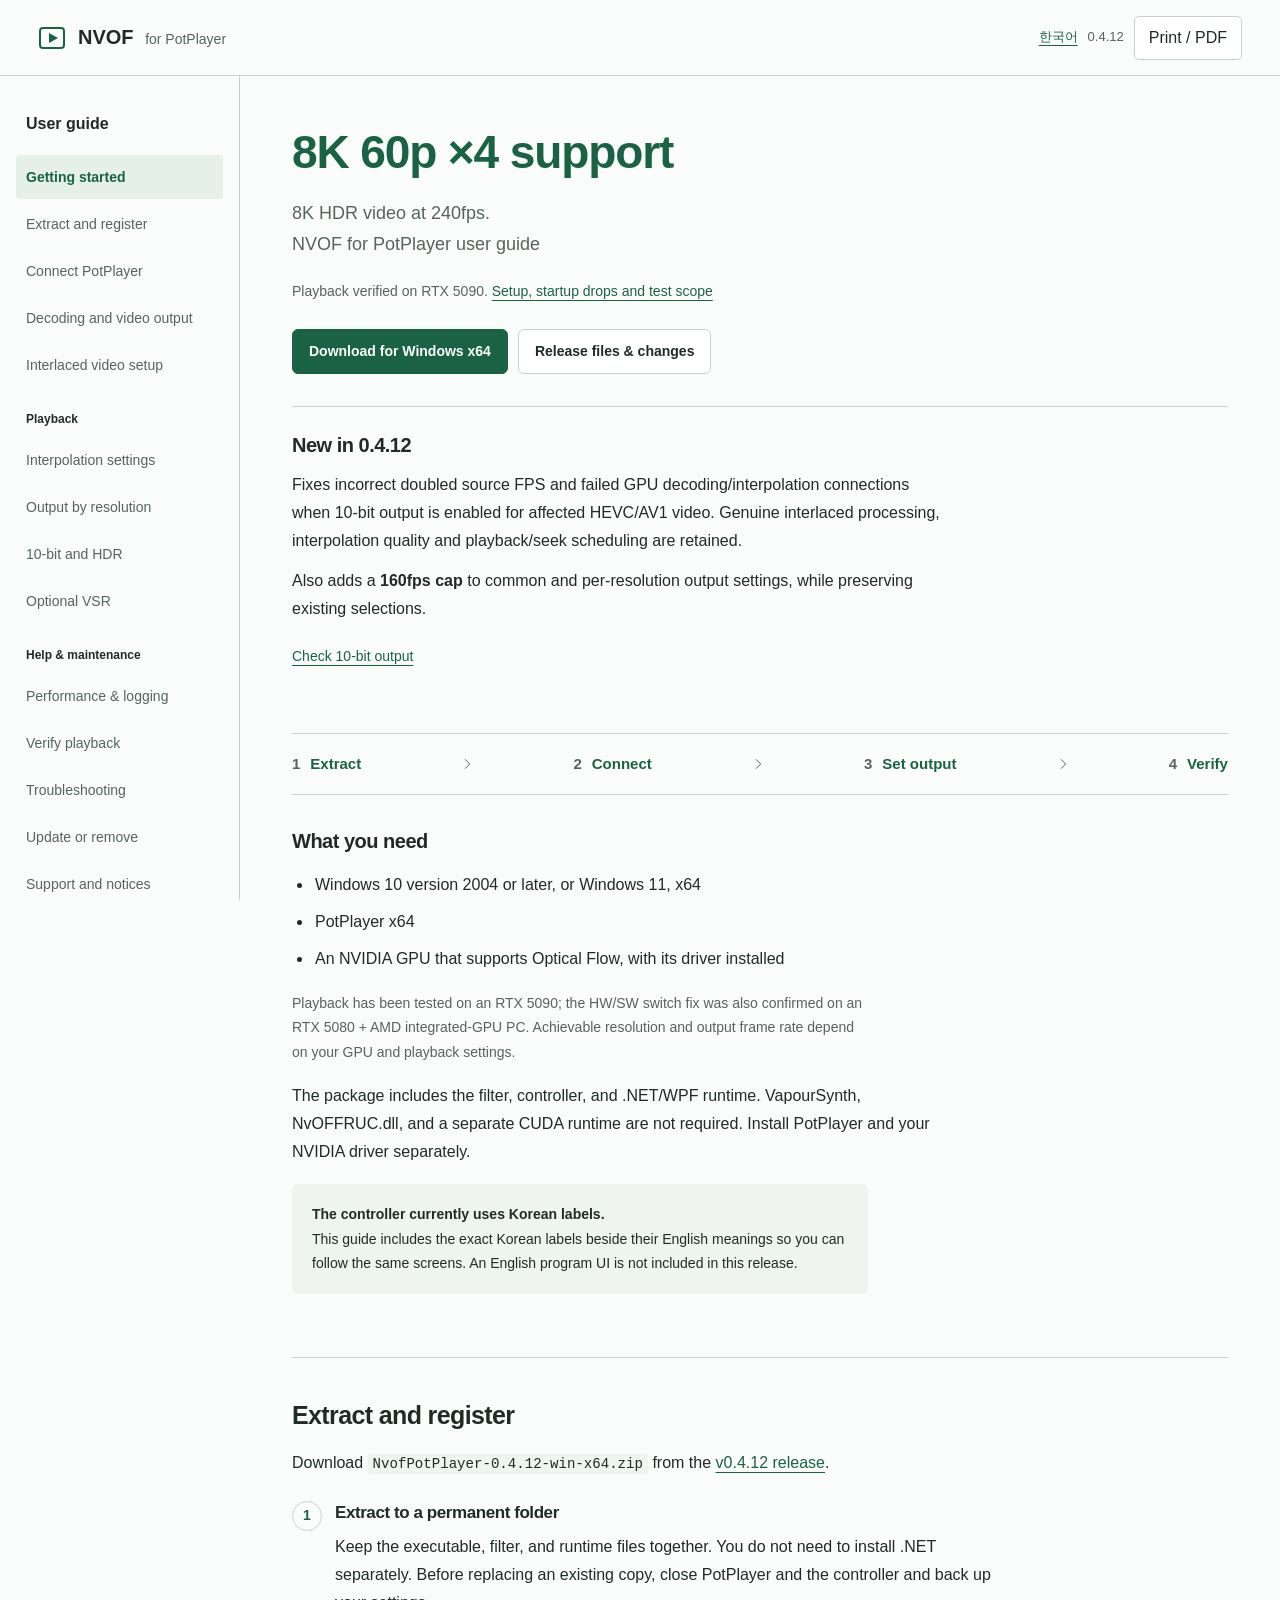
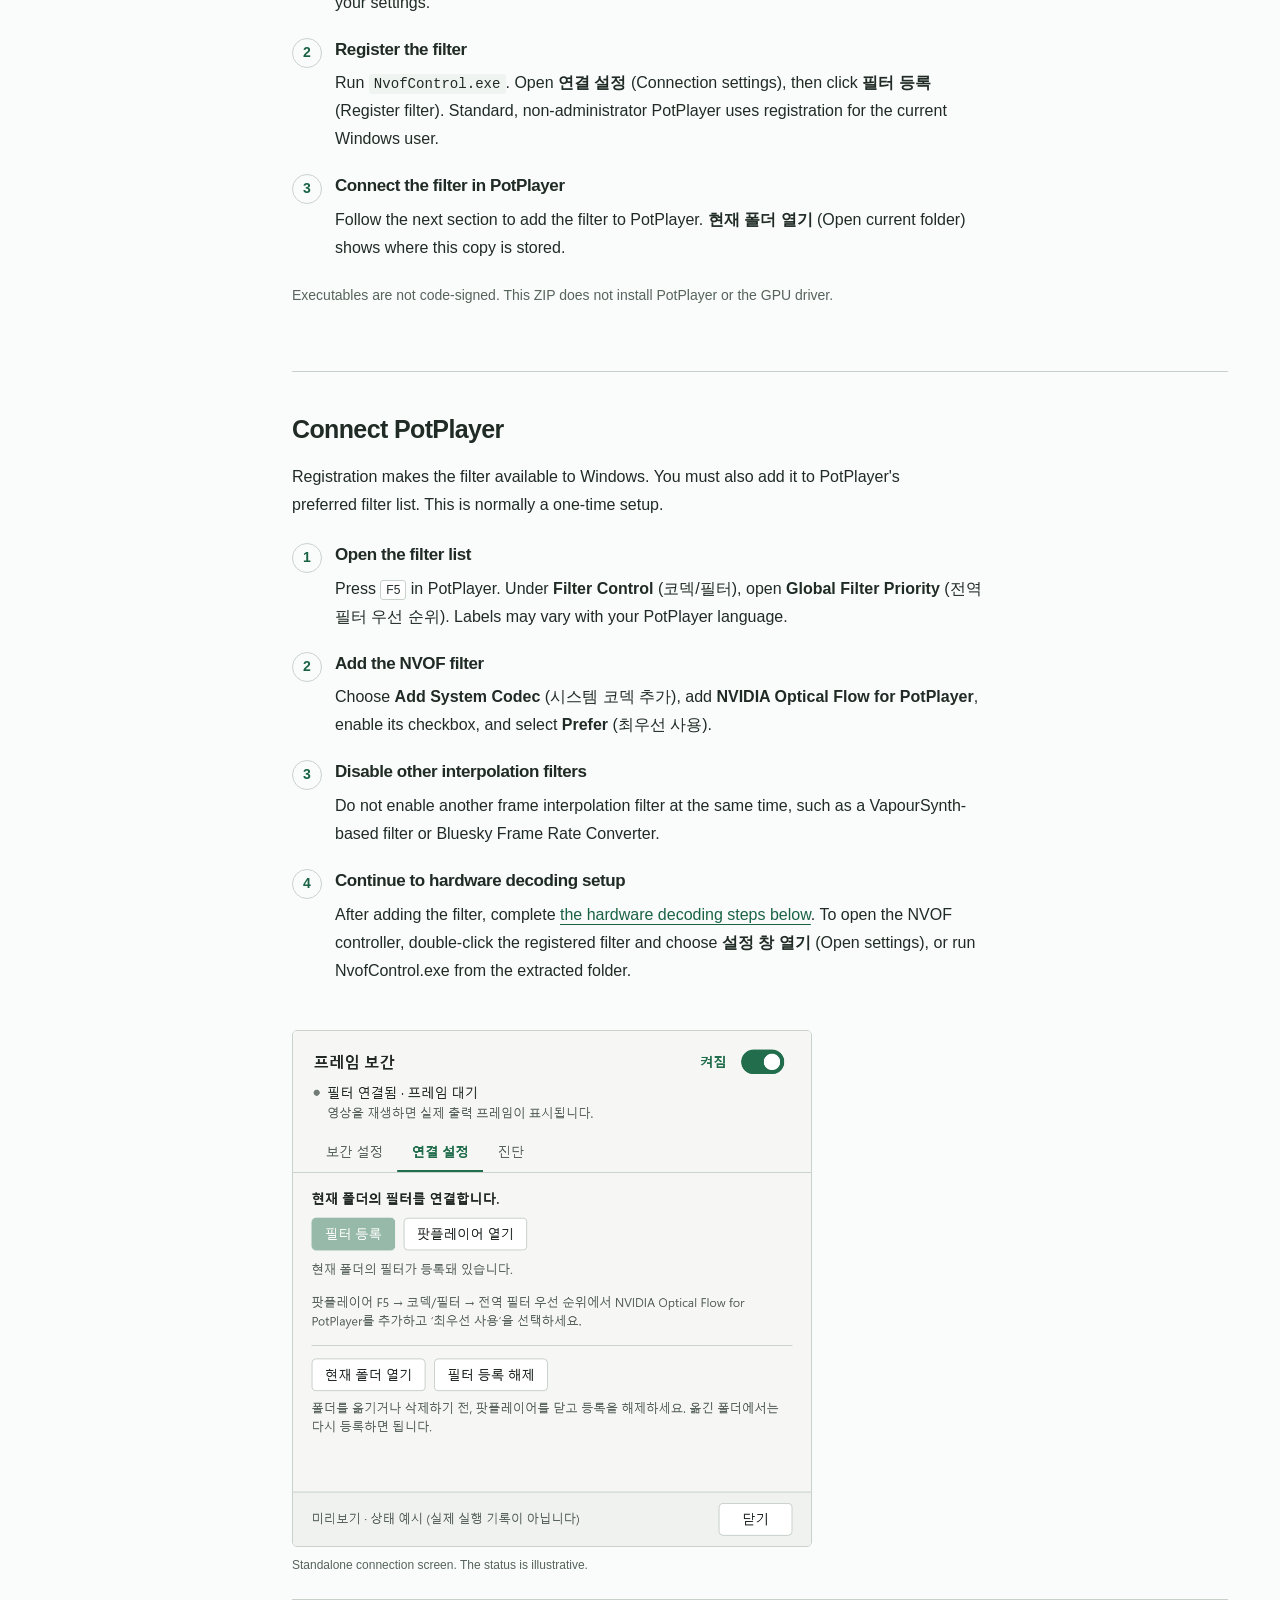
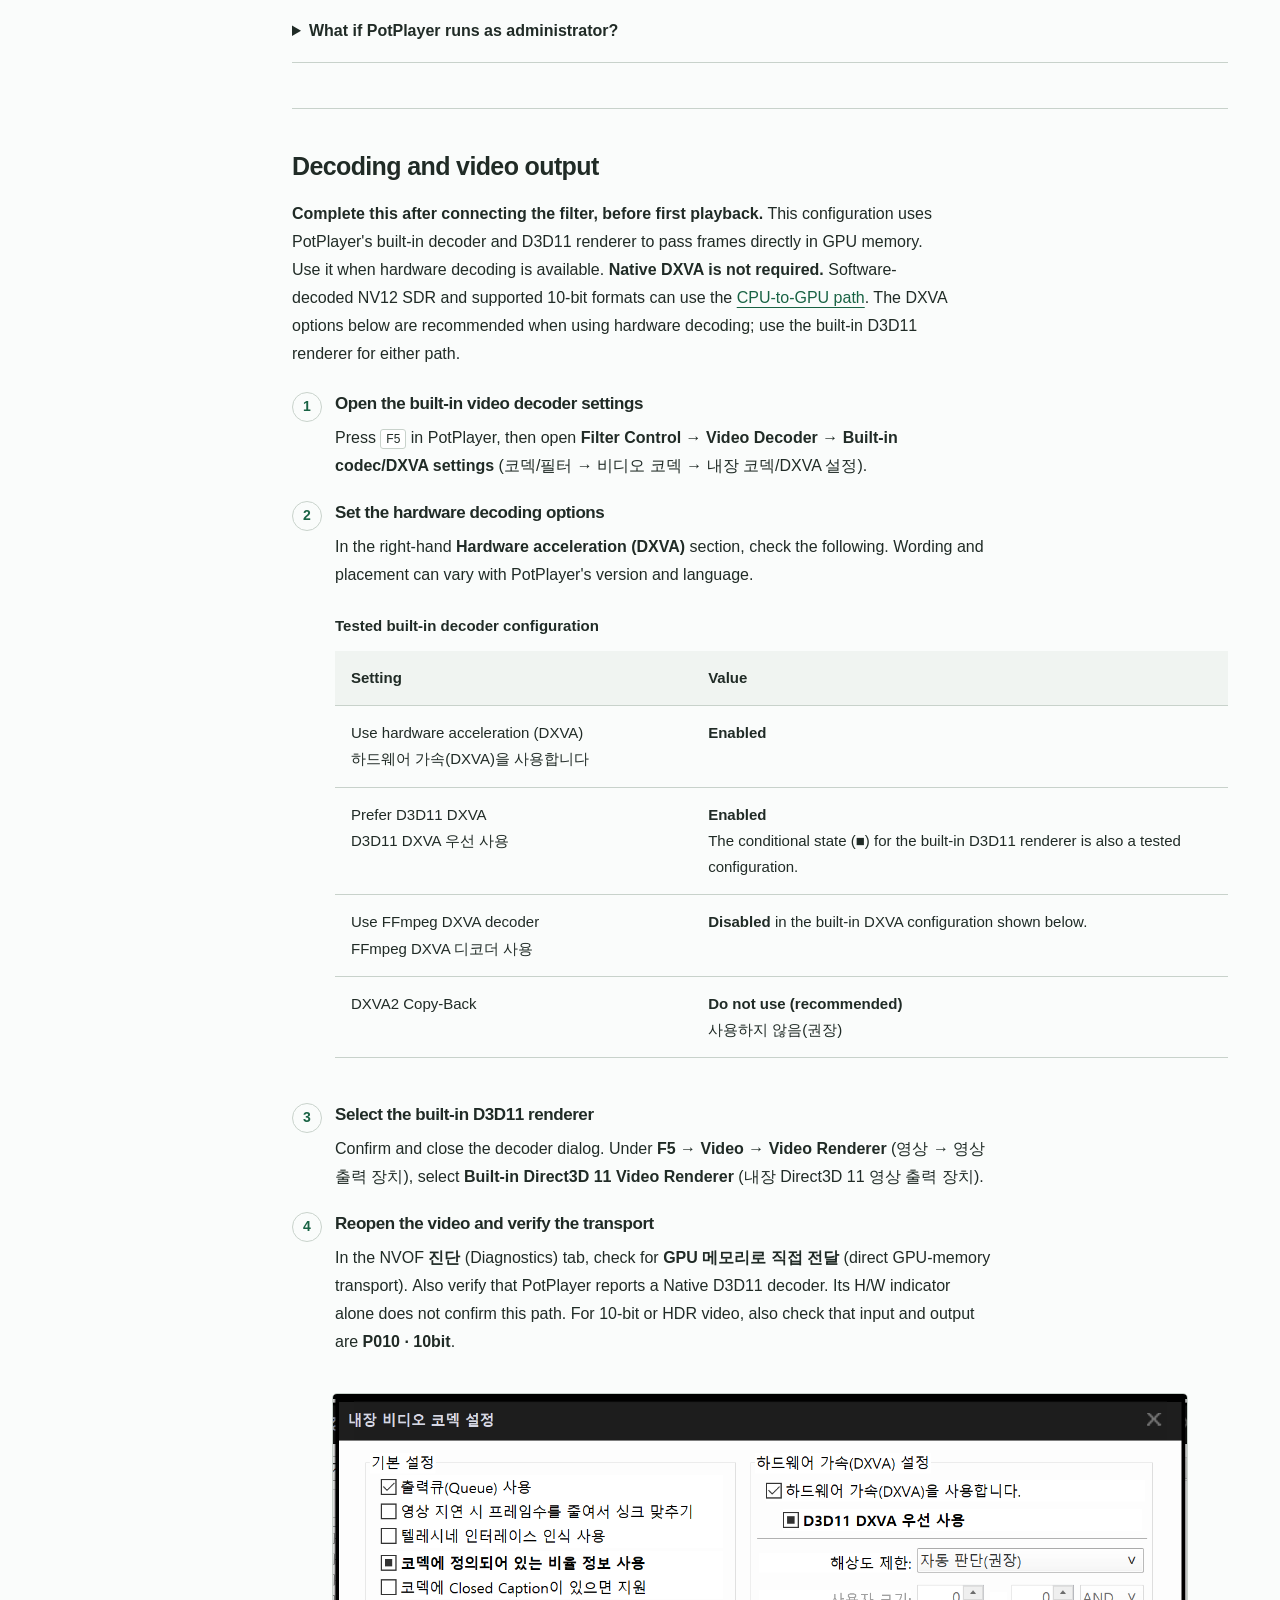
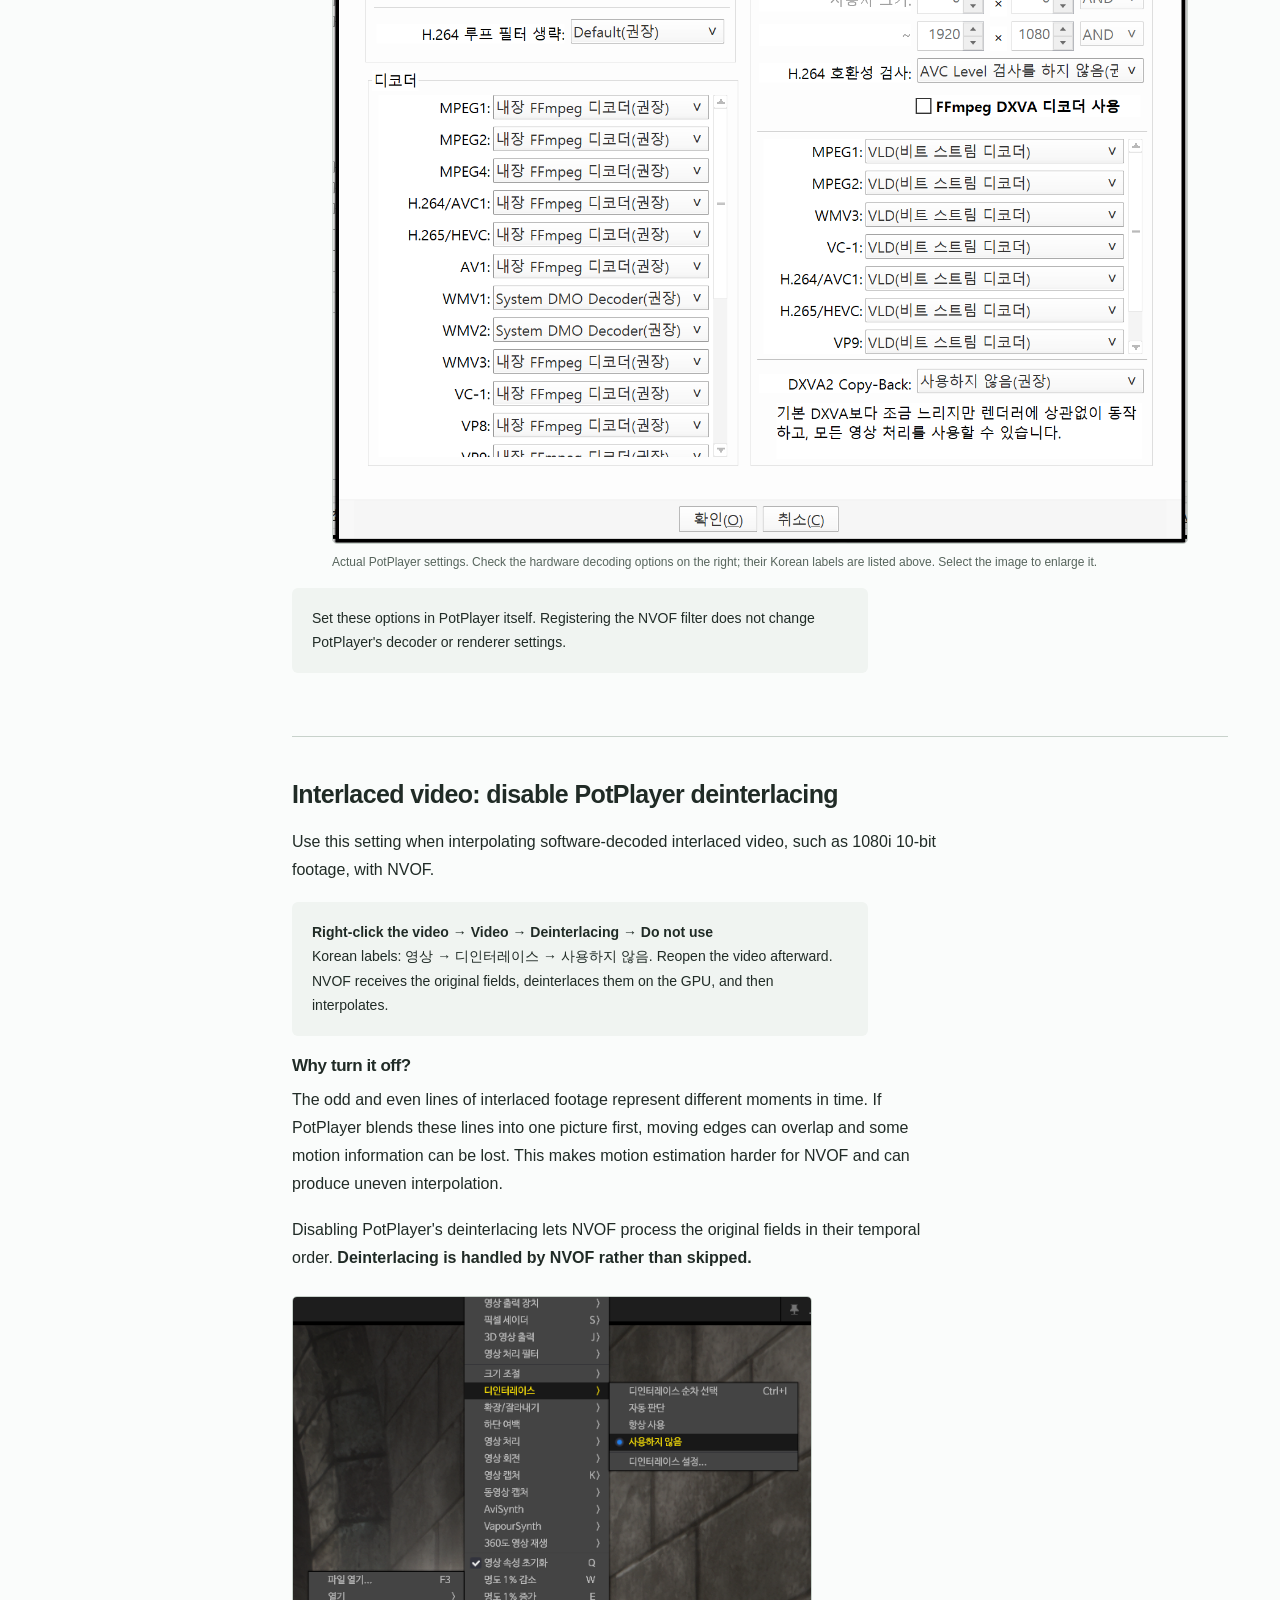
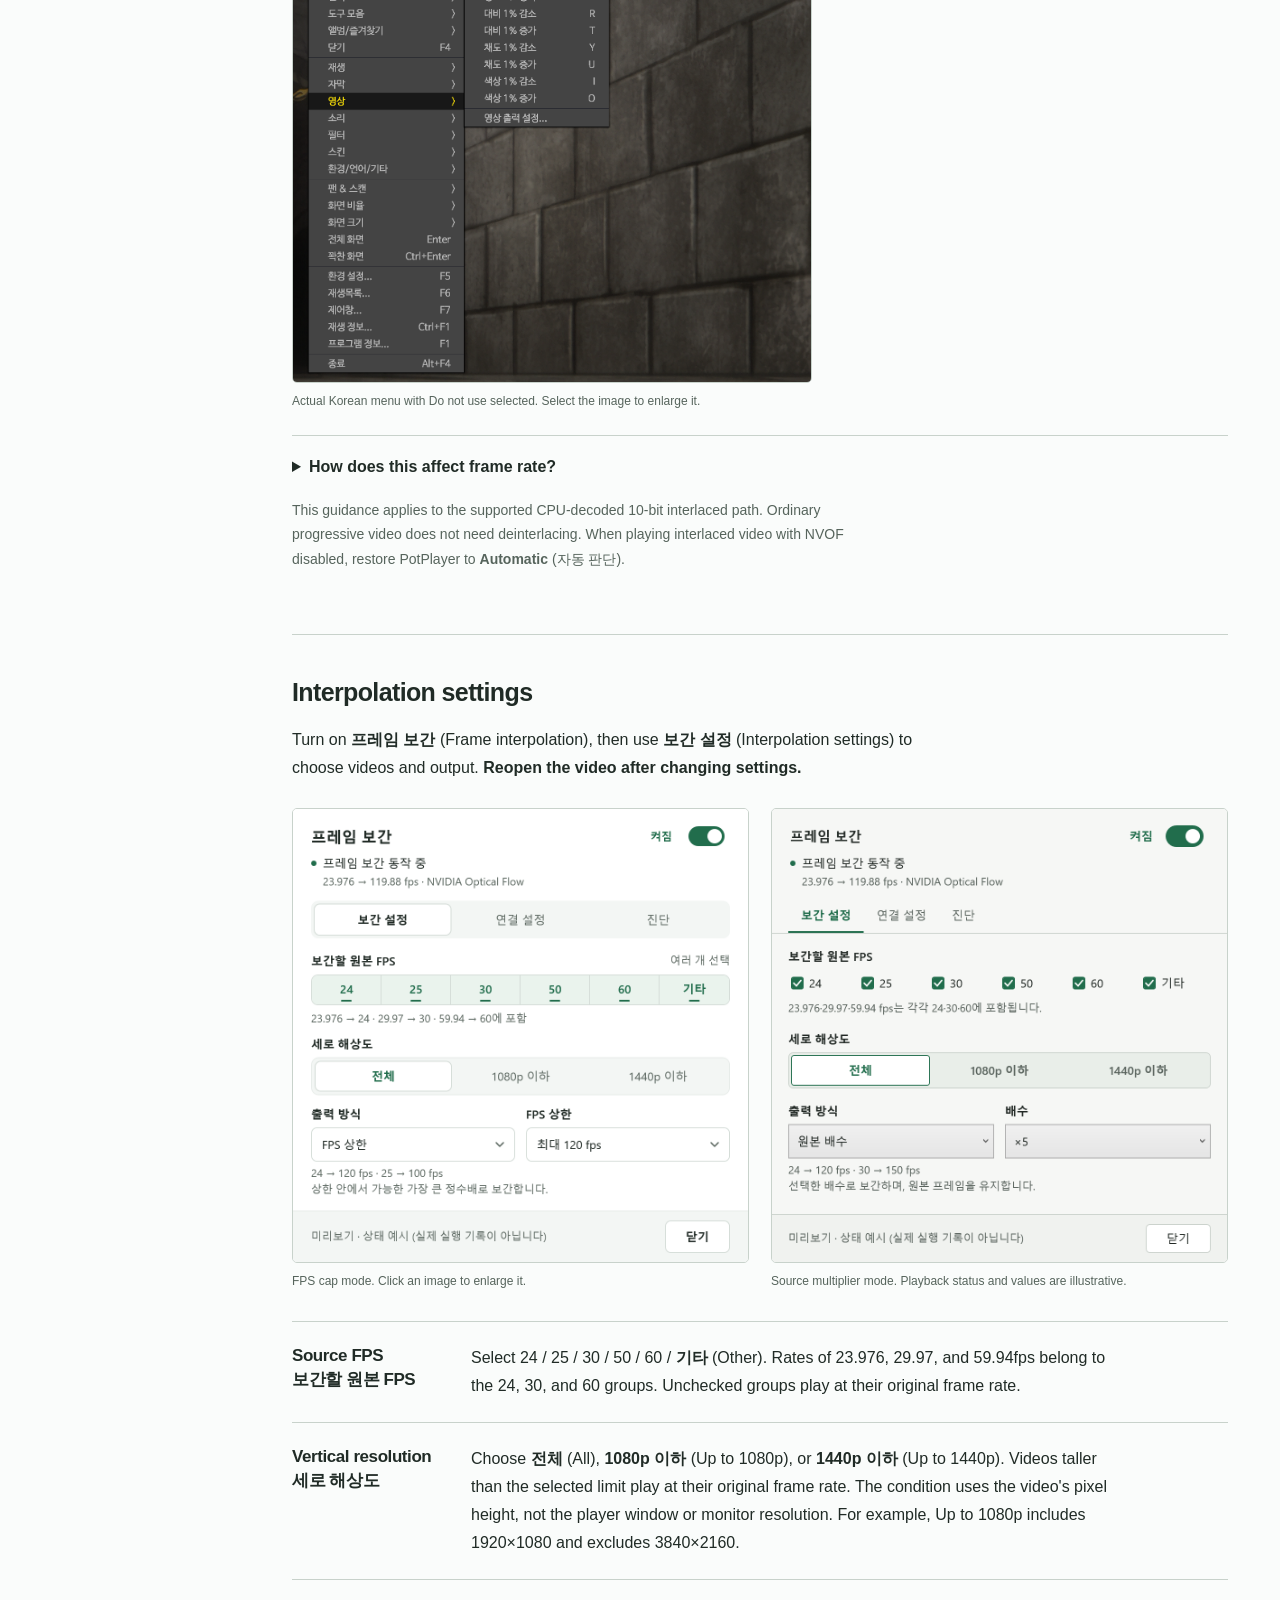
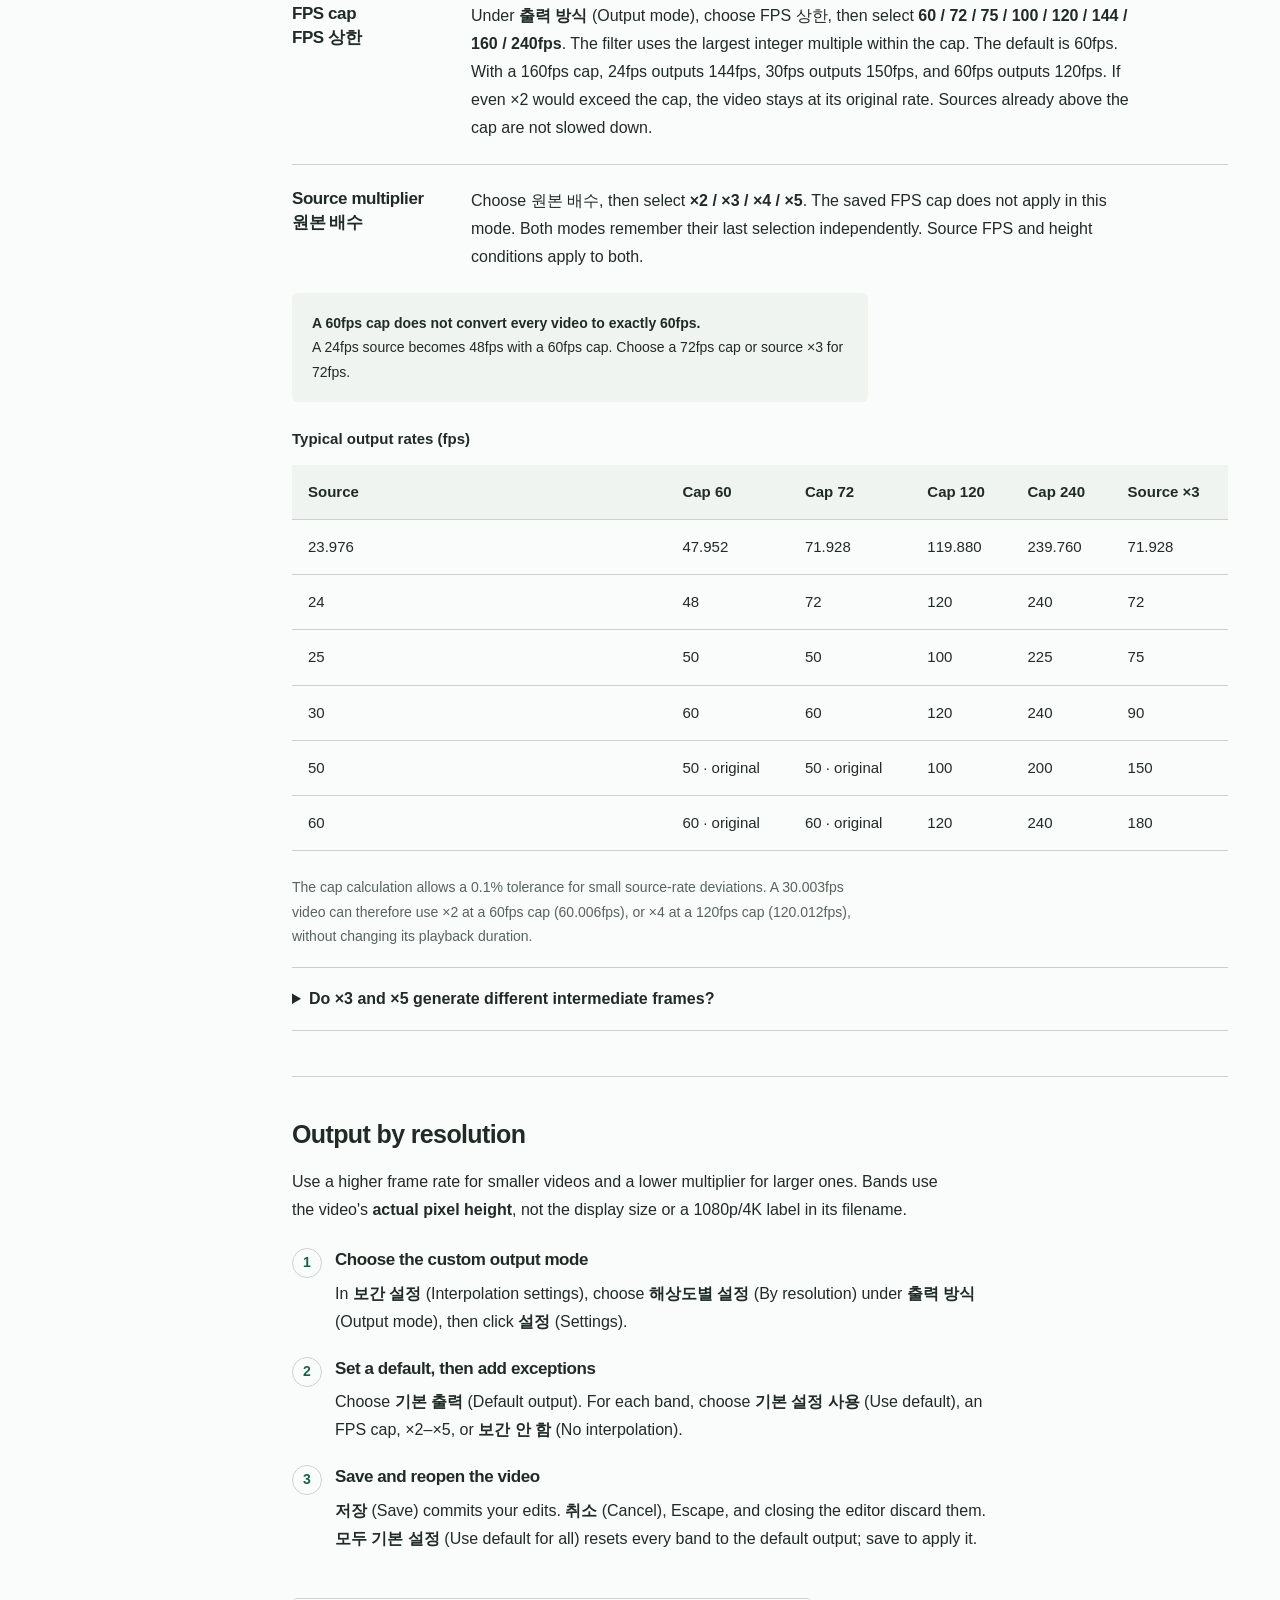
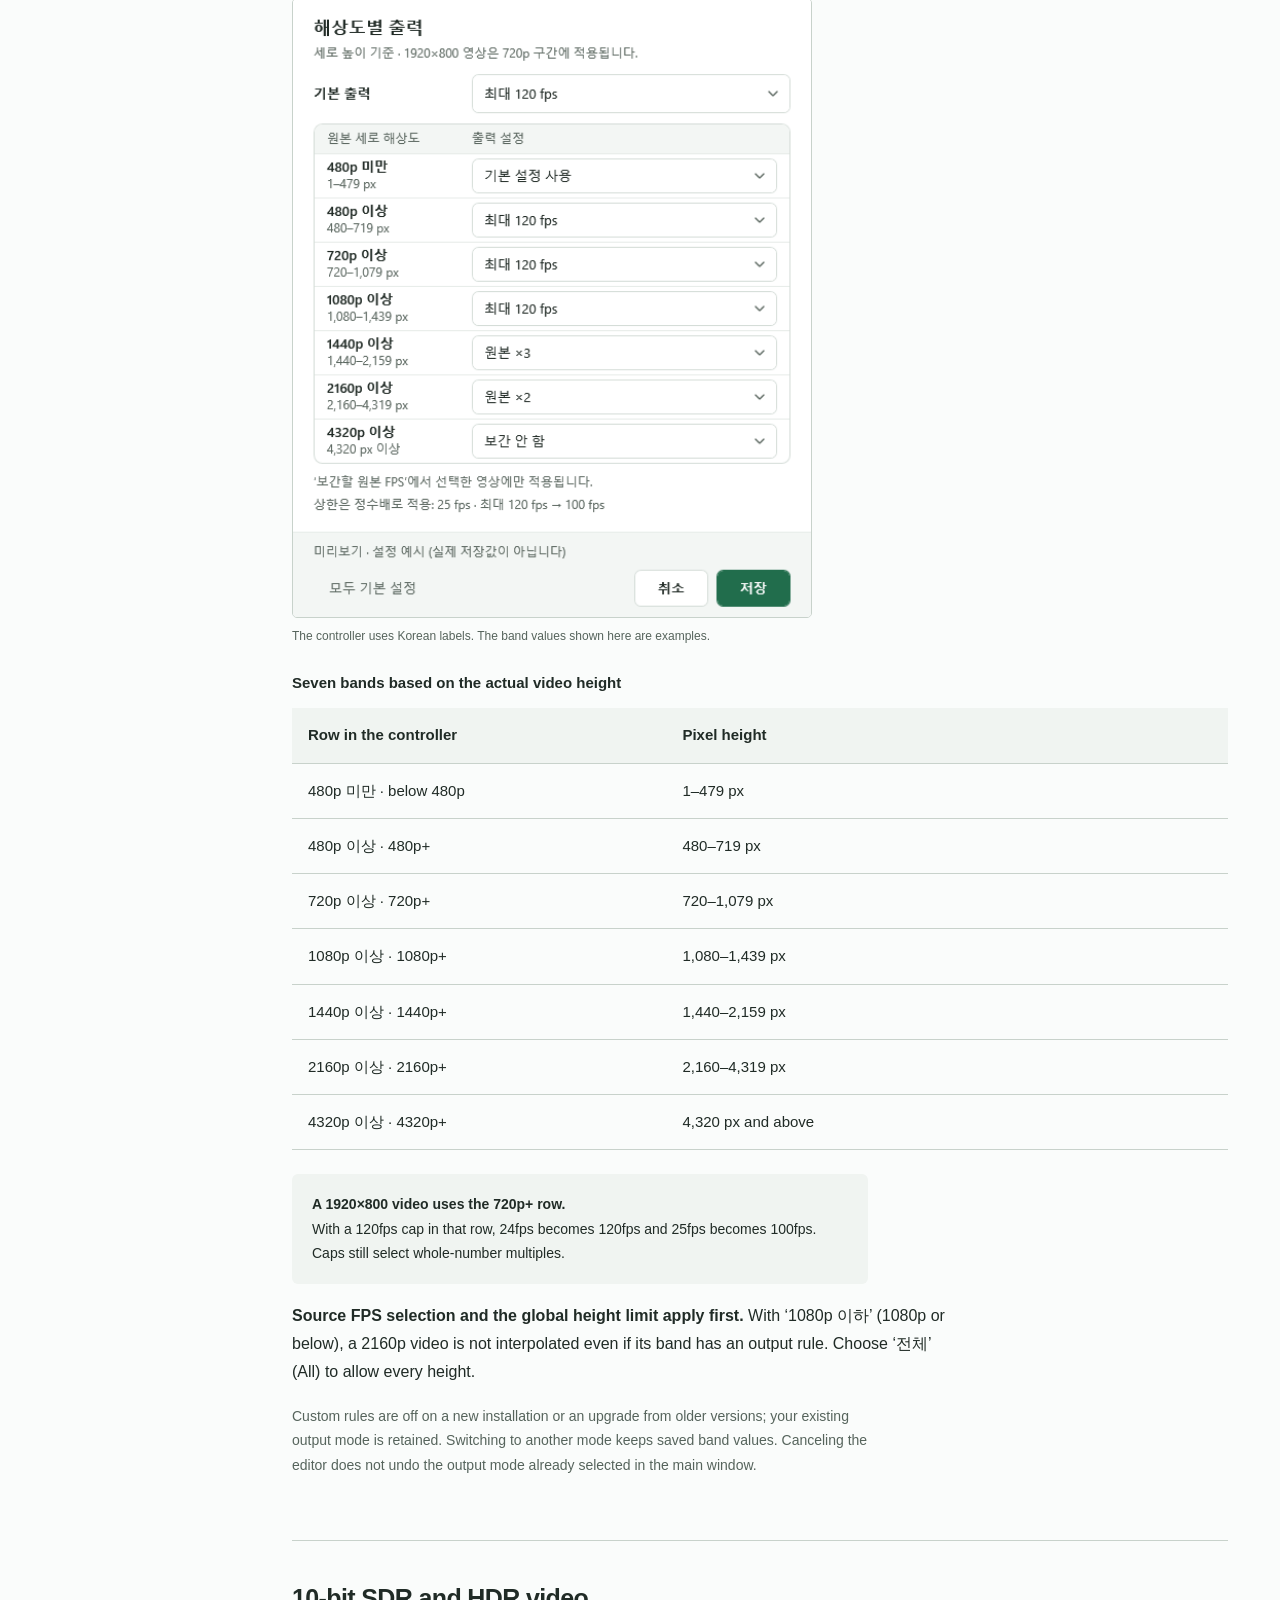
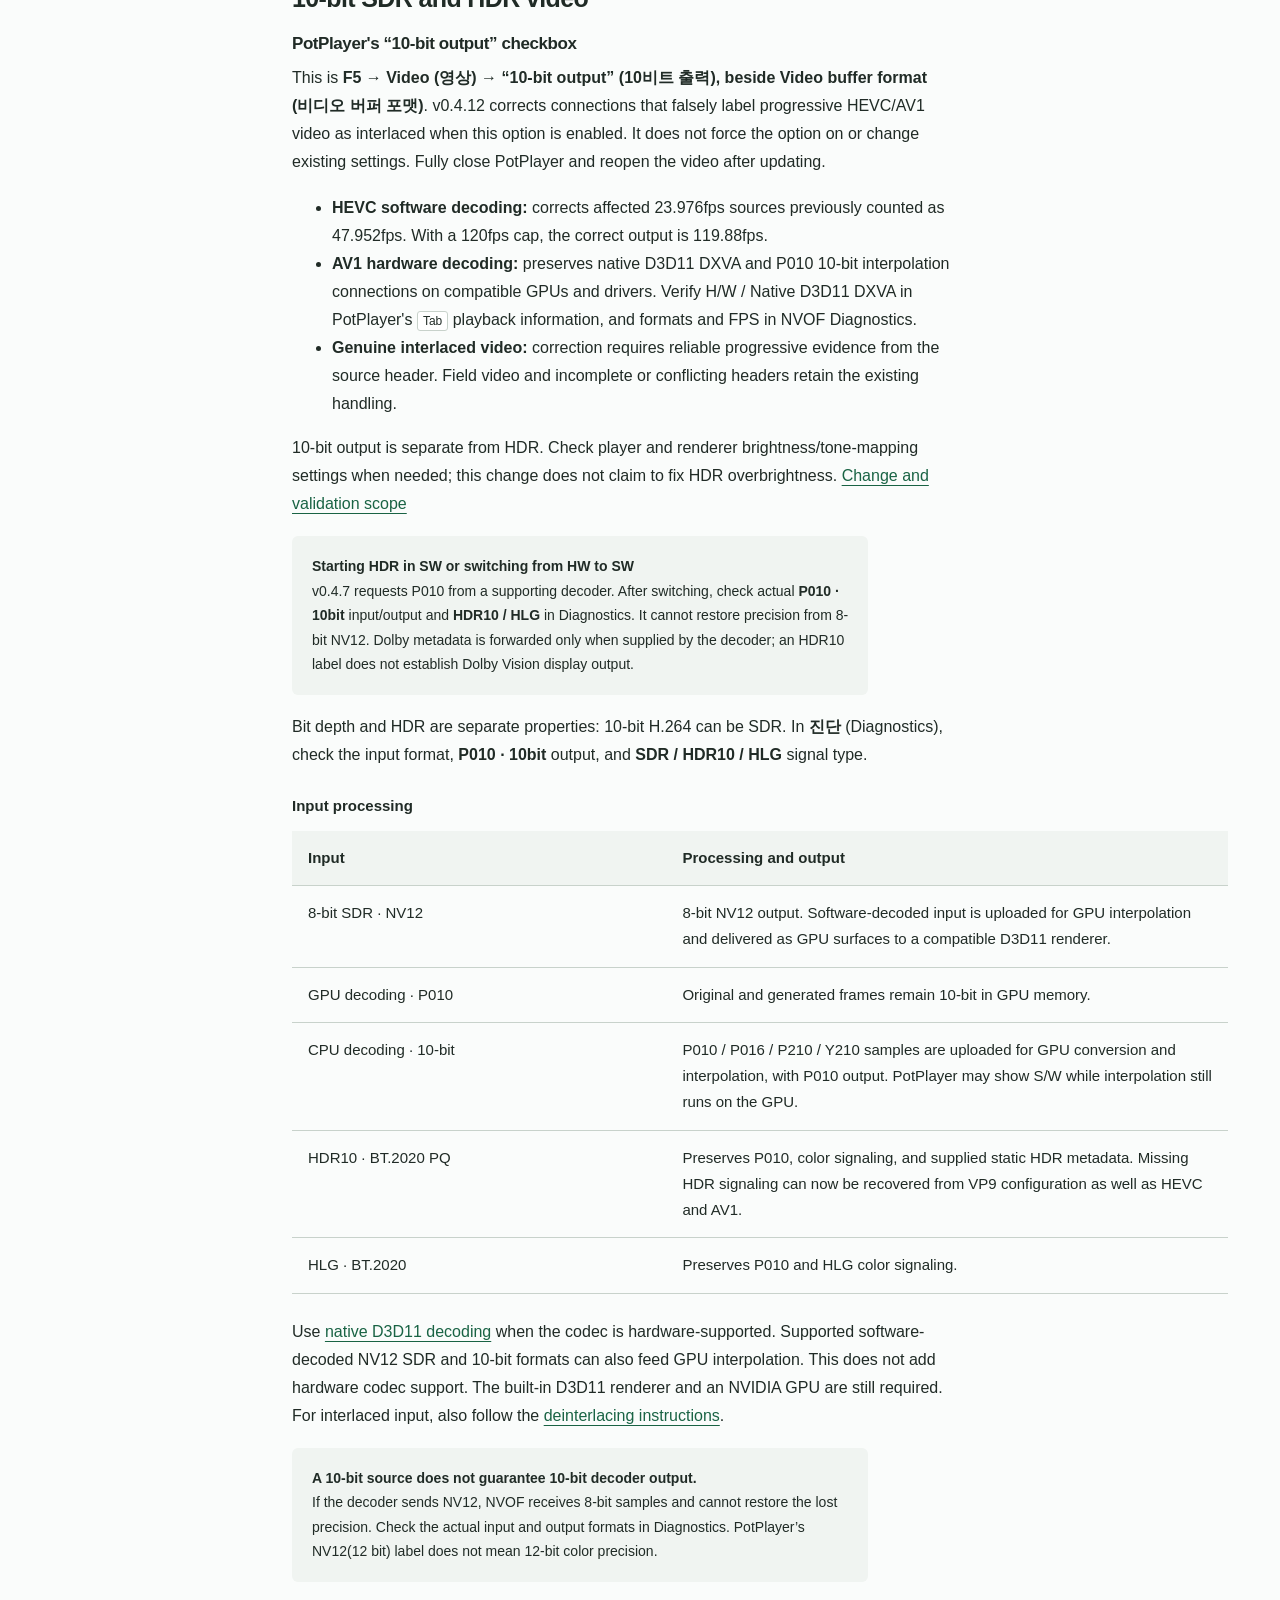
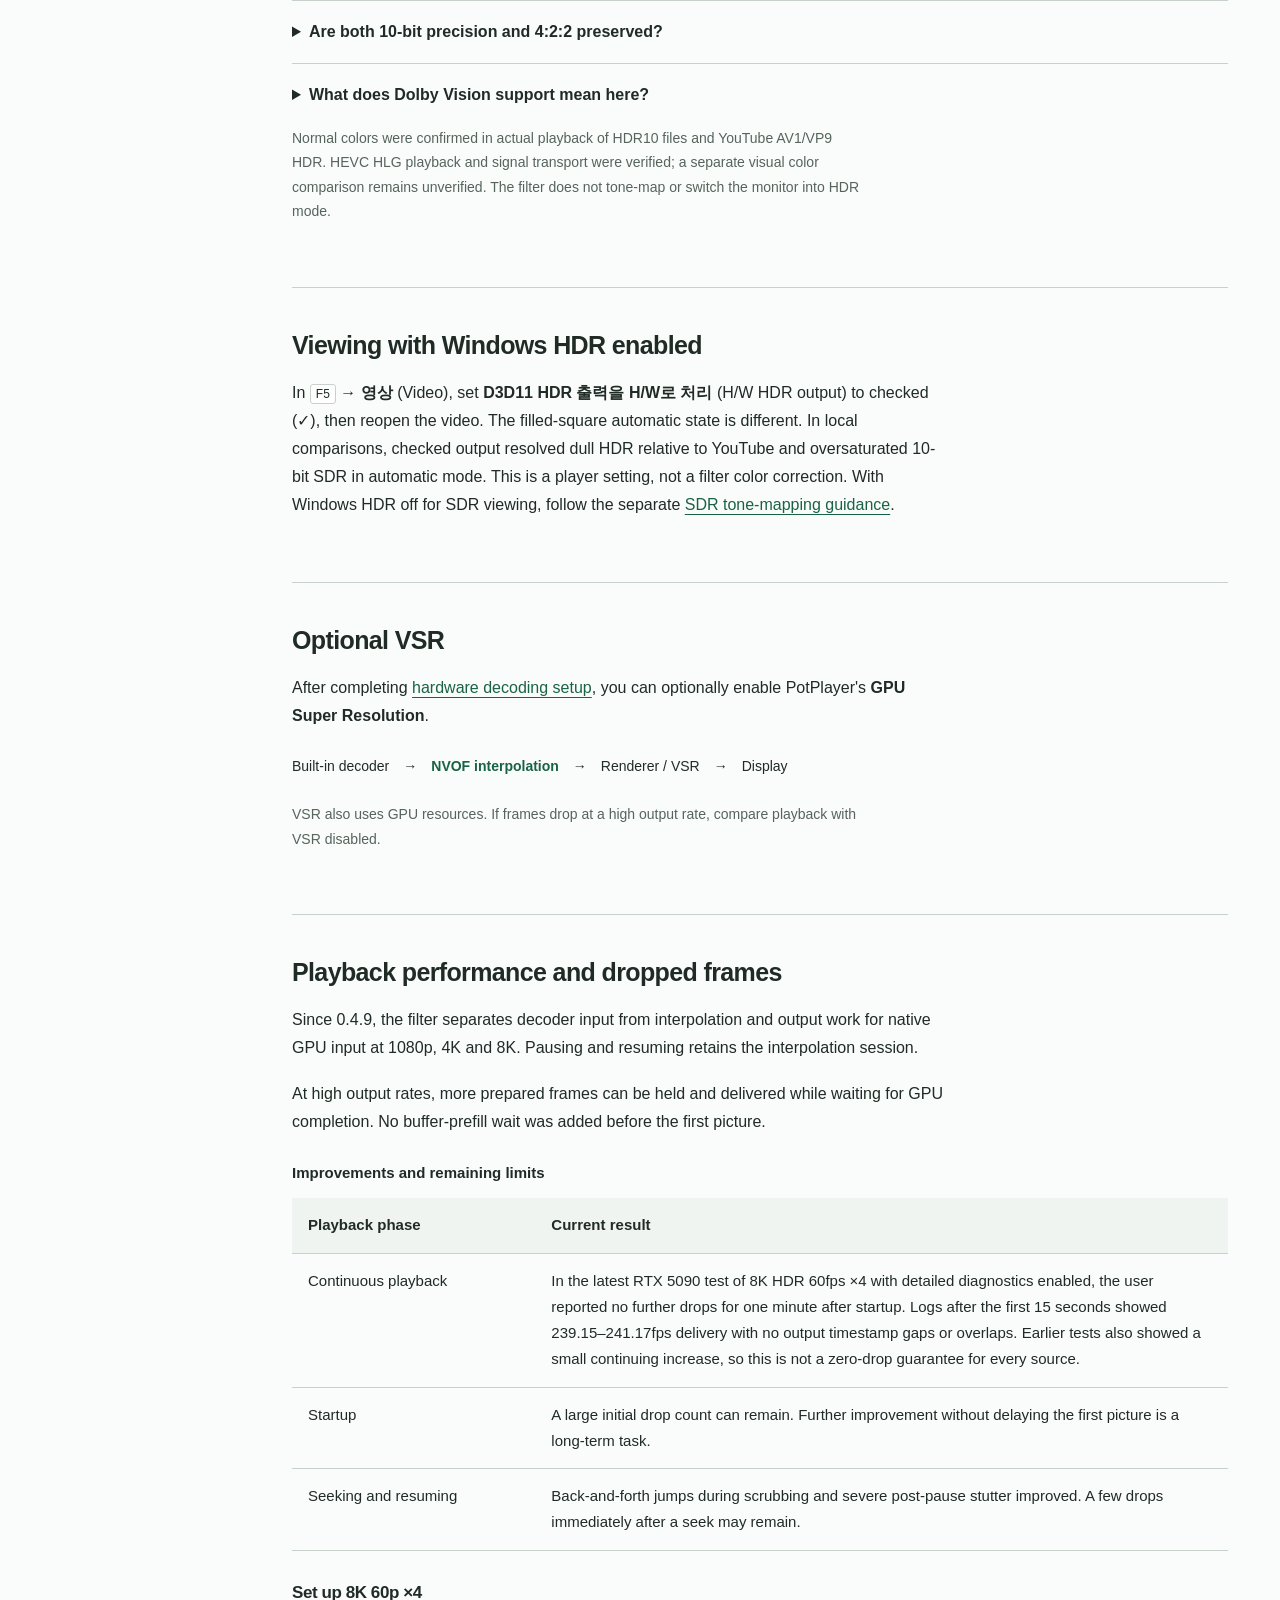
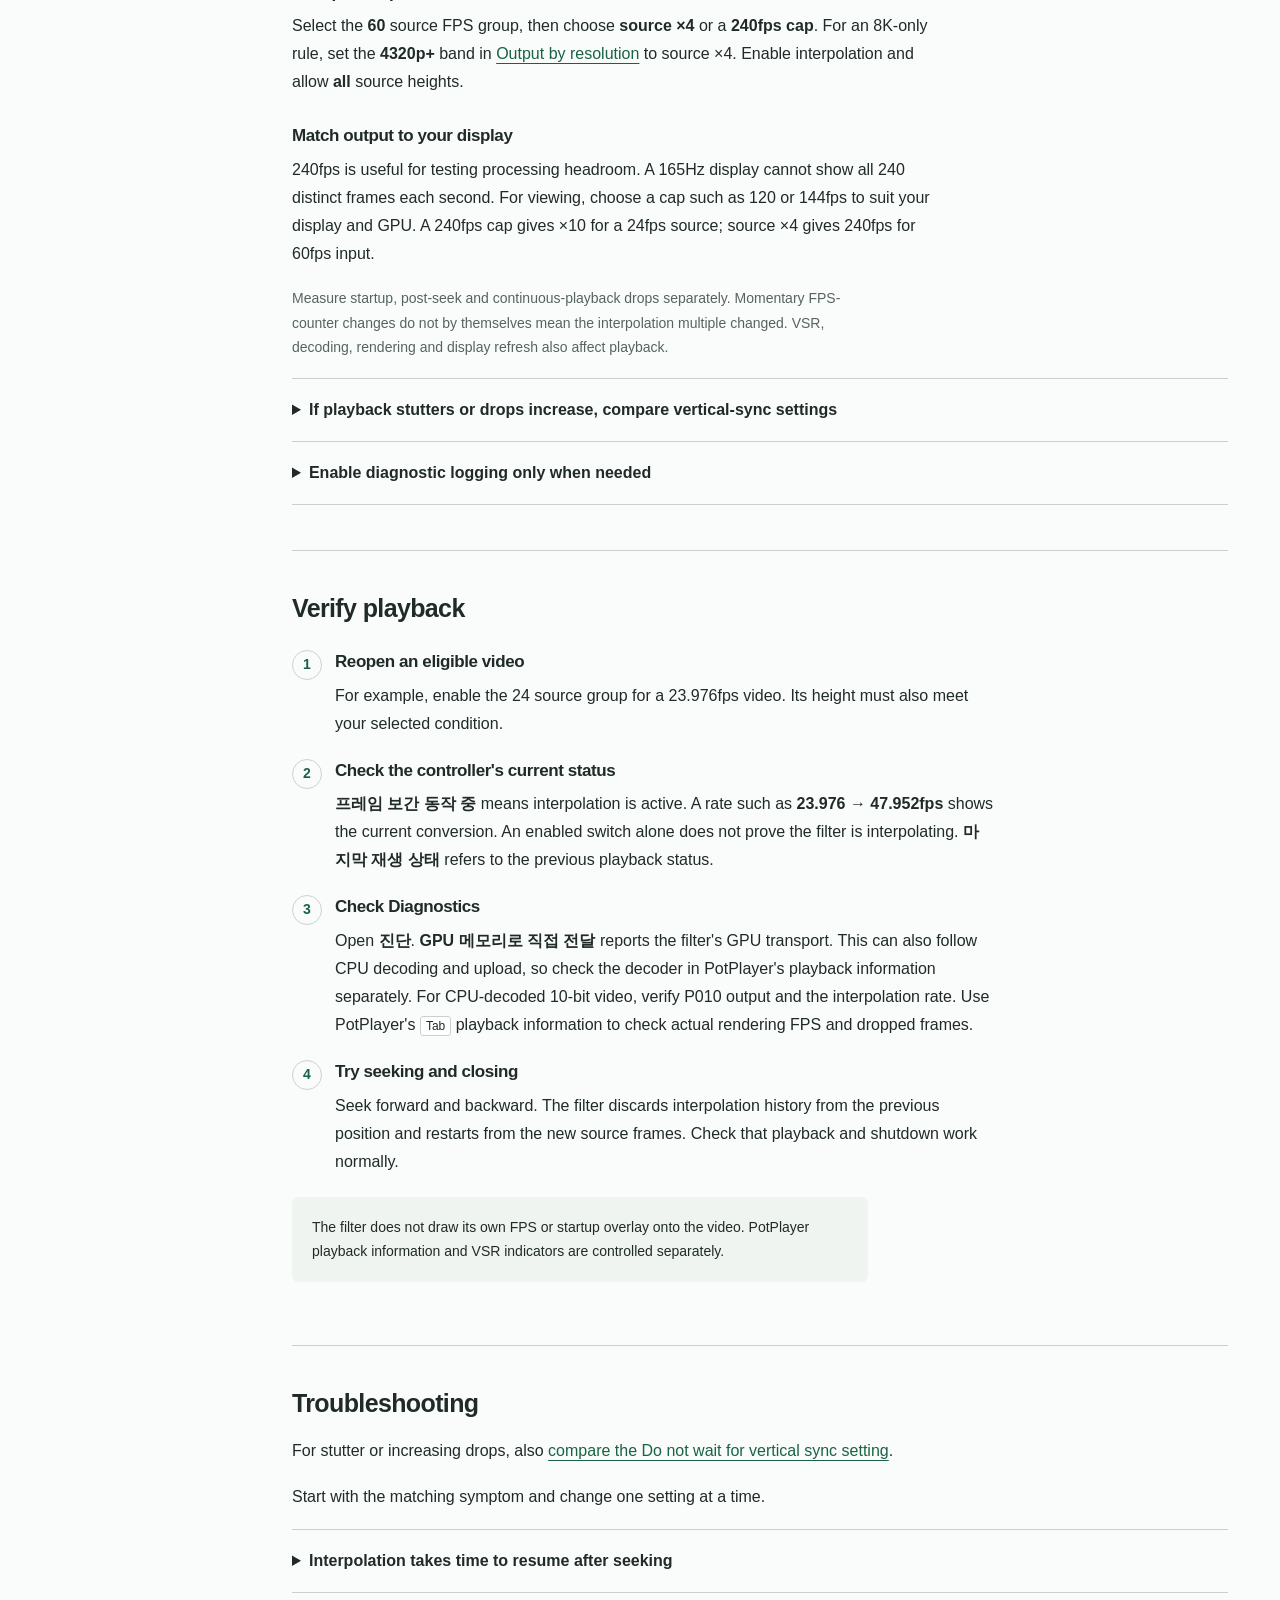
==== commit c64815b7: "Release v0.4.12: fix HEVC/AV1 10-bit connections and add 160fps cap" ====
--- a/docs/manual/en.html
+++ b/docs/manual/en.html
@@ -1,17 +1,17 @@
 <!doctype html>
 <html lang="en"><head><meta charset="utf-8"><meta name="viewport" content="width=device-width,initial-scale=1"><meta name="color-scheme" content="light"><title>NVOF for PotPlayer · User guide</title><link rel="stylesheet" href="manual.css"><script src="manual.js" defer></script></head>
 <body><a class="skip" href="#main">Skip to content</a>
-<header class="top"><a class="brand" href="#start" aria-label="NVOF user guide home"><svg viewBox="0 0 28 28" width="28" height="28" aria-hidden="true"><rect x="2" y="4" width="24" height="20" rx="3" fill="none" stroke="currentColor" stroke-width="2"/><path d="M11 9 20 14 11 19Z" fill="currentColor"/></svg><span>NVOF <span class="brand-sub">for PotPlayer</span></span></a><div class="header-actions"><a class="language-link" href="index.html" lang="ko" hreflang="ko">한국어</a><span class="version">0.4.11</span><button type="button" id="print">Print / PDF</button><button type="button" id="menu" aria-controls="toc" aria-expanded="false">Contents</button></div></header>
+<header class="top"><a class="brand" href="#start" aria-label="NVOF user guide home"><svg viewBox="0 0 28 28" width="28" height="28" aria-hidden="true"><rect x="2" y="4" width="24" height="20" rx="3" fill="none" stroke="currentColor" stroke-width="2"/><path d="M11 9 20 14 11 19Z" fill="currentColor"/></svg><span>NVOF <span class="brand-sub">for PotPlayer</span></span></a><div class="header-actions"><a class="language-link" href="index.html" lang="ko" hreflang="ko">한국어</a><span class="version">0.4.12</span><button type="button" id="print">Print / PDF</button><button type="button" id="menu" aria-controls="toc" aria-expanded="false">Contents</button></div></header>
 <div class="layout"><nav id="toc" aria-label="User guide contents"><p class="nav-title">User guide</p><a href="#start">Getting started</a><a href="#install">Extract and register</a><a href="#connect">Connect PotPlayer</a><a href="#hardware">Decoding and video output</a><a href="#deinterlace">Interlaced video setup</a><p class="nav-group">Playback</p><a href="#settings">Interpolation settings</a><a href="#resolution">Output by resolution</a><a href="#tenbit">10-bit and HDR</a><a href="#vsr">Optional VSR</a><p class="nav-group">Help & maintenance</p><a href="#performance">Performance &amp; logging</a><a href="#check">Verify playback</a><a href="#troubleshoot">Troubleshooting</a><a href="#update">Update or remove</a><a href="#scope">Support and notices</a><div class="nav-note">Available offline.<br>Find in this guide: <kbd>Ctrl</kbd> + <kbd>F</kbd></div></nav>
 <main id="main">
 <section id="start" class="intro"><h1>8K 60p ×4 support</h1><p class="lead">8K HDR video at 240fps.<br>NVOF for PotPlayer user guide</p><p class="support-scope">Playback verified on RTX 5090. <a href="#performance">Setup, startup drops and test scope</a></p>
-<div class="intro-actions"><a class="button primary" href="https://github.com/mkyoon80-alt/nvof-potplayer/releases/download/v0.4.11/NvofPotPlayer-0.4.11-win-x64.zip">Download for Windows x64</a><a class="button" href="https://github.com/mkyoon80-alt/nvof-potplayer/releases/tag/v0.4.11">Release files &amp; changes</a></div><div class="release-note"><h2>New in 0.4.11</h2><p>Interpolation resumes sooner after arrow-key seeks and scrubbing. The shorter settling window also limits queued source-rate frames. The first picture remains immediate; existing quality and 8K 60p ×4 playback handling are retained. Detailed diagnostics default off.</p><div class="text-links"><a href="#seek-resume">Resuming after a seek</a><a href="#performance">Performance and limits</a></div></div>
+<div class="intro-actions"><a class="button primary" href="https://github.com/mkyoon80-alt/nvof-potplayer/releases/download/v0.4.12/NvofPotPlayer-0.4.12-win-x64.zip">Download for Windows x64</a><a class="button" href="https://github.com/mkyoon80-alt/nvof-potplayer/releases/tag/v0.4.12">Release files &amp; changes</a></div><div class="release-note"><h2>New in 0.4.12</h2><p>Fixes incorrect doubled source FPS and failed GPU decoding/interpolation connections when 10-bit output is enabled for affected HEVC/AV1 video. Genuine interlaced processing, interpolation quality and playback/seek scheduling are retained.</p><p>Also adds a <strong>160fps cap</strong> to common and per-resolution output settings, while preserving existing selections.</p><div class="text-links"><a href="#tenbit">Check 10-bit output</a></div></div>
 <div class="quick-path" aria-label="First-time setup order"><a href="#install"><span>1</span>Extract</a><svg aria-hidden="true" viewBox="0 0 24 24"><path d="m9 5 7 7-7 7"/></svg><a href="#connect"><span>2</span>Connect</a><svg aria-hidden="true" viewBox="0 0 24 24"><path d="m9 5 7 7-7 7"/></svg><a href="#hardware"><span>3</span>Set output</a><svg aria-hidden="true" viewBox="0 0 24 24"><path d="m9 5 7 7-7 7"/></svg><a href="#check"><span>4</span>Verify</a></div>
 <h2>What you need</h2><ul class="checklist"><li>Windows 10 version 2004 or later, or Windows 11, x64</li><li>PotPlayer x64</li><li>An NVIDIA GPU that supports Optical Flow, with its driver installed</li></ul>
 <p class="muted">Playback has been tested on an RTX 5090; the HW/SW switch fix was also confirmed on an RTX 5080 + AMD integrated-GPU PC. Achievable resolution and output frame rate depend on your GPU and playback settings.</p>
 <p>The package includes the filter, controller, and .NET/WPF runtime. VapourSynth, NvOFFRUC.dll, and a separate CUDA runtime are not required. Install PotPlayer and your NVIDIA driver separately.</p>
 <p class="note"><strong>The controller currently uses Korean labels.</strong><br>This guide includes the exact Korean labels beside their English meanings so you can follow the same screens. An English program UI is not included in this release.</p></section>
-<section id="install"><h2>Extract and register</h2><p>Download <code>NvofPotPlayer-0.4.11-win-x64.zip</code> from the <a href="https://github.com/mkyoon80-alt/nvof-potplayer/releases/tag/v0.4.11">v0.4.11 release</a>.</p>
+<section id="install"><h2>Extract and register</h2><p>Download <code>NvofPotPlayer-0.4.12-win-x64.zip</code> from the <a href="https://github.com/mkyoon80-alt/nvof-potplayer/releases/tag/v0.4.12">v0.4.12 release</a>.</p>
 <ol class="steps"><li><h3>Extract to a permanent folder</h3><p>Keep the executable, filter, and runtime files together. You do not need to install .NET separately. Before replacing an existing copy, close PotPlayer and the controller and back up your settings.</p></li><li><h3>Register the filter</h3><p>Run <code>NvofControl.exe</code>. Open <strong>연결 설정</strong> (Connection settings), then click <strong>필터 등록</strong> (Register filter). Standard, non-administrator PotPlayer uses registration for the current Windows user.</p></li><li><h3>Connect the filter in PotPlayer</h3><p>Follow the next section to add the filter to PotPlayer. <strong>현재 폴더 열기</strong> (Open current folder) shows where this copy is stored.</p></li></ol>
 <p class="muted">Executables are not code-signed. This ZIP does not install PotPlayer or the GPU driver.</p></section>
 <section id="connect"><h2>Connect PotPlayer</h2><p>Registration makes the filter available to Windows. You must also add it to PotPlayer's preferred filter list. This is normally a one-time setup.</p>
@@ -49,7 +49,7 @@
 <div class="settings-shots"><figure><a href="images/controller.png"><img src="images/controller.png" alt="settings with source FPS checkboxes, a height limit, FPS cap mode, and a 120fps cap" width="1008" height="1002" loading="lazy"></a><figcaption>FPS cap mode. Click an image to enlarge it.</figcaption></figure><figure><a href="images/multiplier.png"><img src="images/multiplier.png" alt="settings with source multiplier mode and a five-times multiplier" width="1008" height="1002" loading="lazy"></a><figcaption>Source multiplier mode. Playback status and values are illustrative.</figcaption></figure></div>
 <div class="setting-row"><h3>Source FPS<br><span lang="ko">보간할 원본 FPS</span></h3><p>Select 24 / 25 / 30 / 50 / 60 / <strong>기타</strong> (Other). Rates of 23.976, 29.97, and 59.94fps belong to the 24, 30, and 60 groups. Unchecked groups play at their original frame rate.</p></div>
 <div class="setting-row"><h3>Vertical resolution<br><span lang="ko">세로 해상도</span></h3><p>Choose <strong>전체</strong> (All), <strong>1080p 이하</strong> (Up to 1080p), or <strong>1440p 이하</strong> (Up to 1440p). Videos taller than the selected limit play at their original frame rate. The condition uses the video's pixel height, not the player window or monitor resolution. For example, Up to 1080p includes 1920×1080 and excludes 3840×2160.</p></div>
-<div class="setting-row"><h3>FPS cap<br><span lang="ko">FPS 상한</span></h3><p>Under <strong>출력 방식</strong> (Output mode), choose FPS 상한, then select <strong>60 / 72 / 75 / 100 / 120 / 144 / 240fps</strong>. The filter uses the largest integer multiple within the cap. The default is 60fps. If even ×2 would exceed the cap, the video stays at its original rate. Sources already above the cap are not slowed down.</p></div>
+<div class="setting-row"><h3>FPS cap<br><span lang="ko">FPS 상한</span></h3><p>Under <strong>출력 방식</strong> (Output mode), choose FPS 상한, then select <strong>60 / 72 / 75 / 100 / 120 / 144 / 160 / 240fps</strong>. The filter uses the largest integer multiple within the cap. The default is 60fps. With a 160fps cap, 24fps outputs 144fps, 30fps outputs 150fps, and 60fps outputs 120fps. If even ×2 would exceed the cap, the video stays at its original rate. Sources already above the cap are not slowed down.</p></div>
 <div class="setting-row"><h3>Source multiplier<br><span lang="ko">원본 배수</span></h3><p>Choose 원본 배수, then select <strong>×2 / ×3 / ×4 / ×5</strong>. The saved FPS cap does not apply in this mode. Both modes remember their last selection independently. Source FPS and height conditions apply to both.</p></div>
 <p class="note"><strong>A 60fps cap does not convert every video to exactly 60fps.</strong><br>A 24fps source becomes 48fps with a 60fps cap. Choose a 72fps cap or source ×3 for 72fps.</p>
 <div class="table-wrap" tabindex="0" role="region" aria-label="Output frame rate examples; scroll horizontally on narrow screens"><table><caption>Typical output rates (fps)</caption><thead><tr><th scope="col">Source</th><th scope="col">Cap 60</th><th scope="col">Cap 72</th><th scope="col">Cap 120</th><th scope="col">Cap 240</th><th scope="col">Source ×3</th></tr></thead><tbody>
@@ -67,7 +67,11 @@
 <p class="muted">Custom rules are off on a new installation or an upgrade from older versions; your existing output mode is retained. Switching to another mode keeps saved band values. Canceling the editor does not undo the output mode already selected in the main window.</p>
 </section>
 
-<section id="tenbit"><h2>10-bit SDR and HDR video</h2><p class="note"><strong>Starting HDR in SW or switching from HW to SW</strong><br>v0.4.7 requests P010 from a supporting decoder. After switching, check actual <strong>P010 · 10bit</strong> input/output and <strong>HDR10 / HLG</strong> in Diagnostics. It cannot restore precision from 8-bit NV12. Dolby metadata is forwarded only when supplied by the decoder; an HDR10 label does not establish Dolby Vision display output.</p>
+<section id="tenbit"><h2>10-bit SDR and HDR video</h2><h3>PotPlayer's “10-bit output” checkbox</h3>
+<p>This is <strong>F5 → Video (영상) → “10-bit output” (10비트 출력), beside Video buffer format (비디오 버퍼 포맷)</strong>. v0.4.12 corrects connections that falsely label progressive HEVC/AV1 video as interlaced when this option is enabled. It does not force the option on or change existing settings. Fully close PotPlayer and reopen the video after updating.</p>
+<ul style="max-width:74ch;overflow-wrap:break-word"><li><strong>HEVC software decoding:</strong> corrects affected 23.976fps sources previously counted as 47.952fps. With a 120fps cap, the correct output is 119.88fps.</li><li><strong>AV1 hardware decoding:</strong> preserves native D3D11 DXVA and P010 10-bit interpolation connections on compatible GPUs and drivers. Verify H/W / Native D3D11 DXVA in PotPlayer's <kbd>Tab</kbd> playback information, and formats and FPS in NVOF Diagnostics.</li><li><strong>Genuine interlaced video:</strong> correction requires reliable progressive evidence from the source header. Field video and incomplete or conflicting headers retain the existing handling.</li></ul>
+<p>10-bit output is separate from HDR. Check player and renderer brightness/tone-mapping settings when needed; this change does not claim to fix HDR overbrightness. <a href="../TENBIT-SCAN-TRIAL.md">Change and validation scope</a></p>
+<p class="note"><strong>Starting HDR in SW or switching from HW to SW</strong><br>v0.4.7 requests P010 from a supporting decoder. After switching, check actual <strong>P010 · 10bit</strong> input/output and <strong>HDR10 / HLG</strong> in Diagnostics. It cannot restore precision from 8-bit NV12. Dolby metadata is forwarded only when supplied by the decoder; an HDR10 label does not establish Dolby Vision display output.</p>
 <p>Bit depth and HDR are separate properties: 10-bit H.264 can be SDR. In <strong>진단</strong> (Diagnostics), check the input format, <strong>P010 · 10bit</strong> output, and <strong>SDR / HDR10 / HLG</strong> signal type.</p>
 <div class="table-wrap"><table><caption>Input processing</caption><thead><tr><th scope="col">Input</th><th scope="col">Processing and output</th></tr></thead><tbody>
 <tr><th scope="row">8-bit SDR · NV12</th><td>8-bit NV12 output. Software-decoded input is uploaded for GPU interpolation and delivered as GPU surfaces to a compatible D3D11 renderer.</td></tr>
@@ -103,11 +107,11 @@
 <ol><li>Under <strong>Preferences → Video</strong>, turn off <strong>Use H/W HDR output mode</strong> (Korean UI: D3D11 HDR 출력을 H/W로 처리).</li><li>Under <strong>Video → Pixel Shader</strong>, enable <strong>SMPTE ST 2084 HDR Correction</strong>.</li><li>Start with <strong>Auto</strong> tone mapping and <strong>125 nits</strong> SDR monitor luminance, then compare the same scene. ST 2086 correction was not needed for this check.</li></ol>
 <p>In the local Dune comparison, bright detail was lost even with NVOF excluded. Switching HW/SW decoding or changing the tone-mapping curve and SDR luminance had no visible effect. Turning off H/W HDR output made those controls responsive, and the user confirmed that bright detail returned with Auto and 125 nits unchanged.</p>
 <p><strong>H/W HDR output and hardware decoding are separate settings.</strong> Hardware decoding and GPU interpolation can remain enabled. The 125-nit value is a comparison starting point, not a measurement of the monitor. This guidance is for SDR viewing; do not apply it indiscriminately to actual HDR display output.</p></details>
-<details id="hybrid-gpu"><summary>HW-to-SW switching stops playback with integrated graphics enabled</summary><p>v0.4.11 validates the renderer’s GPU index and retains the NVIDIA GPU already in use. Software startup also handles invalid GPU hints. You do not need to disable integrated graphics or change GPU settings for this fix.</p><ol><li>Close PotPlayer and the NVOF controller, then back up the installation folder.</li><li>Replace the files with v0.4.11 while preserving <code>NvofPotPlayer.ini</code>.</li><li>Reopen the same video and check HW/SW switching and a fresh SW start.</li></ol><p>The trial was confirmed on an RTX 5080 + AMD integrated-GPU PC; this does not verify every multi-GPU configuration. If playback still stops, collect the GPU configuration, switching sequence, and NVOF diagnostic logs.</p></details>
+<details id="hybrid-gpu"><summary>HW-to-SW switching stops playback with integrated graphics enabled</summary><p>The current release validates the renderer’s GPU index and retains the NVIDIA GPU already in use. Software startup also handles invalid GPU hints. You do not need to disable integrated graphics or change GPU settings for this fix.</p><ol><li>Close PotPlayer and the NVOF controller, then back up the installation folder.</li><li>Replace the files with v0.4.12 while preserving <code>NvofPotPlayer.ini</code>.</li><li>Reopen the same video and check HW/SW switching and a fresh SW start.</li></ol><p>The trial was confirmed on an RTX 5080 + AMD integrated-GPU PC; this does not verify every multi-GPU configuration. If playback still stops, collect the GPU configuration, switching sequence, and NVOF diagnostic logs.</p></details>
 <details><summary>Drops with Low Latency Mode or high output rates</summary><p>v0.4.7 improves shared GPU locking, completion waits, and output buffering. Foreground HW playback at 240fps with Low Latency Mode On was confirmed on an RTX 5090. Turning Low Latency Mode off is not a requirement.</p><p>Check whether Max Frame Rate or Background Application Max Frame Rate in the NVIDIA PotPlayer program profile limits output. Compare foreground and background playback separately. A 165Hz display cannot show all 240 distinct frames per second. Compare a rate within the display refresh, and distinguish continuous-playback drops from seek/resume transitions. Real-time 4K at 240fps is not guaranteed on every GPU.</p></details><details><summary>Broken reticles, hair, or object boundaries</summary><p>v0.4.7 protects thin stationary horizontal and vertical strokes to reduce reticle splitting. It cannot identify every line or moving object. Occlusion artifacts such as the Lupin gun boundary remain unresolved. No general blur or whole-frame hold is introduced.</p></details><details><summary>The filter is missing or settings will not open</summary><ol><li>Check that PotPlayer is x64.</li><li>Use Register filter (필터 등록) from the current extracted folder.</li><li>Fully close and restart PotPlayer.</li><li>Administrator-mode PotPlayer requires administrator registration.</li></ol></details>
 <details><summary>The switch is on, but interpolation is inactive</summary><p>Check PotPlayer's filter checkbox and Prefer setting, the selected source FPS groups, and the height condition. Reopen the video. If an FPS cap allows only ×1, playback stays at the source rate. Diagnostics shows the bypass reason. For 10-bit video, check P010 output and the built-in D3D11 renderer. Software decoding is also supported for the listed formats.</p></details>
-<details><summary>HW-to-SW switching works, but starting in SW mode does not</summary><p>v0.4.6 fixed GPU output being prepared too late for the first software-decoded connection. It also includes the earlier HW/SW switching freeze fix.</p><ol><li>Fully close PotPlayer and the NVOF controller, then update to v0.4.11. Keep your existing <code>NvofPotPlayer.ini</code>.</li><li>Select the built-in D3D11 renderer and reopen the video with hardware decoding disabled. You do not need to enable HW first.</li><li>Check that NVOF appears in the active filter list and that the controller reports active interpolation and an output frame rate.</li></ol><p>S/W indicates CPU decoding. It can remain visible while interpolation runs on the GPU.</p></details>
-<details><summary>10-bit video is black or playback stops</summary><p>Update to v0.4.11, then fully close and reopen PotPlayer. Use the built-in decoder and D3D11 renderer. Check for P010 input and output in Diagnostics. If the issue persists, compare an 8-bit SDR video and report the GPU, driver, diagnostics, and reproduction steps.</p></details>
+<details><summary>HW-to-SW switching works, but starting in SW mode does not</summary><p>v0.4.6 fixed GPU output being prepared too late for the first software-decoded connection. It also includes the earlier HW/SW switching freeze fix.</p><ol><li>Fully close PotPlayer and the NVOF controller, then update to v0.4.12. Keep your existing <code>NvofPotPlayer.ini</code>.</li><li>Select the built-in D3D11 renderer and reopen the video with hardware decoding disabled. You do not need to enable HW first.</li><li>Check that NVOF appears in the active filter list and that the controller reports active interpolation and an output frame rate.</li></ol><p>S/W indicates CPU decoding. It can remain visible while interpolation runs on the GPU.</p></details>
+<details><summary>10-bit video is black or playback stops</summary><p>Update to v0.4.12, then fully close and reopen PotPlayer. Use the built-in decoder and D3D11 renderer. Check for P010 input and output in Diagnostics. If the issue persists, compare an 8-bit SDR video and report the GPU, driver, diagnostics, and reproduction steps.</p></details>
 <details><summary>PotPlayer briefly shows S/W before H/W</summary><p>Labels can change while the filter graph connects and initializes. Once playback stabilizes, check the transport path and output rate in Diagnostics.</p></details>
 <details><summary>Edges break up or movement stutters</summary><p>For interlaced sources, first check the <a href="#deinterlace">deinterlacing setup</a>. Disable other interpolation filters. Compare the same scene with NVOF off and on, reopening the video each time. Try a lower multiplier or another cap. Report the timestamp, source FPS and resolution, GPU/driver, and whether VSR was enabled.</p></details>
 <details><summary>4K playback cannot maintain the selected rate</summary><p>Distinguish drops immediately after seeking or resuming from drops during uninterrupted playback. The controller’s output rate is the target, not proof of the display rate. Check the actual rendering FPS and dropped frames in PotPlayer. Decoding, interpolation, rendering, and VSR all contribute to the load. Try a lower multiplier or turn VSR off for comparison. To exclude 4K videos, select Up to 1080p or Up to 1440p under Vertical resolution.</p></details>
@@ -115,7 +119,7 @@
 <details><summary>HDR looks red, oversaturated, or too bright</summary><p>Compare the same scene while checking Windows HDR, player HDR output/tone mapping, and the monitor’s HDR/SDR picture mode, color temperature, and saturation. ST 2084 correction for SDR viewing is an HDR-to-SDR display setting, separate from preserving 10-bit frames. Record existing values and change one setting at a time.</p><ol><li>Compare windowed and fullscreen playback information (<kbd>Tab</kbd>).</li><li>Exclude NVOF through Global Filter Priority and reopen the video. Disabling interpolation alone may leave the filter connected.</li><li>If the appearance is unchanged without the filter, compare player, driver, and monitor display settings first. The local SDR-viewing overbrightness report was resolved through the <a href="#hdr-sdr">HDR output setting</a>. Compare other color symptoms separately.</li></ol><p>This does not identify the cause of every HDR report. HDR screenshots alone do not establish the monitor’s actual color or luminance. This release does not claim an oversaturation fix.</p></details>
 <details><summary>Update or removal is blocked</summary><p>Close PotPlayer and the controller before replacing files. For removal, first close PotPlayer, unregister through the controller, then close the controller and delete the standalone folder. Administrator registration requires Windows approval to unregister.</p></details>
 <details><summary>What information helps with a bug report?</summary><p>Include NVOF diagnostics, GPU and driver version, source resolution/FPS/color type, the affected timestamp, and reproduction steps. Logs are stored in <code>%LOCALAPPDATA%\NvofPotPlayer</code>. Check for personal file paths before sharing. The program does not automatically upload diagnostics.</p></details></section>
-<section id="update"><h2>Update, move, or remove</h2><p class="note">0.4.11 retains existing output settings. Custom resolution rules are enabled only when you select that mode. Shared quality tuning is built into the standard release; no separate tuning file is required.</p><div class="setting-row"><h3>Update a standalone copy</h3><p>Close PotPlayer and the controller, then back up the existing folder. Replace the program files at the same location, keeping your existing <code>NvofPotPlayer.ini</code>. Older 60/120fps choices are preserved.</p></div><div class="setting-row"><h3>Move or remove</h3><p>Close PotPlayer. Open <strong>연결 설정</strong> (Connection settings) and click <strong>필터 등록 해제</strong> (Unregister filter). This removes current-user and administrator registrations owned by this folder. Administrator registration requires Windows approval; cancelling does not count as successful removal.</p><p>After success, close the controller and move or delete the folder. If you moved it, register again from the new location. Unregistering does not delete files or remove registrations owned by another folder.</p></div><div class="setting-row"><h3>Switch from an installer version</h3><p>For older installer releases such as v0.3.0, back up NvofPotPlayer.ini and close PotPlayer and the controller. Remove the old version through Windows Installed apps, approving elevation if required. Extract the new ZIP into a separate folder, restore your settings as needed, register the filter, and check PotPlayer's filter priority.</p><p><strong>프로그램 제거</strong> (Uninstall program) appears only when the controller finds a matching installer uninstaller in its own folder. It is not shown for the standalone ZIP.</p></div></section>
+<section id="update"><h2>Update, move, or remove</h2><p class="note">0.4.12 retains existing output settings. Custom resolution rules are enabled only when you select that mode. Shared quality tuning is built into the standard release; no separate tuning file is required.</p><div class="setting-row"><h3>Update a standalone copy</h3><p>Close PotPlayer and the controller, then back up the existing folder. Replace the program files at the same location, keeping your existing <code>NvofPotPlayer.ini</code>. Older 60/120fps choices are preserved.</p></div><div class="setting-row"><h3>Move or remove</h3><p>Close PotPlayer. Open <strong>연결 설정</strong> (Connection settings) and click <strong>필터 등록 해제</strong> (Unregister filter). This removes current-user and administrator registrations owned by this folder. Administrator registration requires Windows approval; cancelling does not count as successful removal.</p><p>After success, close the controller and move or delete the folder. If you moved it, register again from the new location. Unregistering does not delete files or remove registrations owned by another folder.</p></div><div class="setting-row"><h3>Switch from an installer version</h3><p>For older installer releases such as v0.3.0, back up NvofPotPlayer.ini and close PotPlayer and the controller. Remove the old version through Windows Installed apps, approving elevation if required. Extract the new ZIP into a separate folder, restore your settings as needed, register the filter, and check PotPlayer's filter priority.</p><p><strong>프로그램 제거</strong> (Uninstall program) appears only when the controller finds a matching installer uninstaller in its own folder. It is not shown for the standalone ZIP.</p></div></section>
 <section id="scope"><h2>Support and component notices</h2><p>Testing used Windows 10 x64, an RTX 5090, and PotPlayer's built-in decoder and D3D11 renderer. The supported color range is limited-range BT.709 SDR and BT.2020 PQ/HLG. CPU NV12 SDR startup with HW decoding off, HW/SW switching, progressive 10-bit input, and 1080i interlaced input were tested. This is not a guarantee for every interlaced format, telecine, or multi-GPU setup.</p><p>Hair, smoke, and overlapping motion can still show artifacts. Selecting a high output rate does not guarantee real-time 4K playback on every GPU. Repeated scrubbing was confirmed improved in actual playback. Occlusion boundaries, repeated patterns and halos remain difficult in some scenes.</p><p>The package includes the filter, registration helper, controller, and .NET/WPF runtime. It does not bundle FRUC/CUDA runtimes, NVIDIA drivers, or PotPlayer.</p><p><a href="../SW-DECODING.md">Software decoding and switching tests</a> · <a href="../CPU-10BIT.md">CPU 10-bit and interlacing tests</a> · <a href="../VP9-HDR.md">VP9 HDR verification</a> · <a href="../DOLBY-VISION-HLG.md">Dolby Vision and HLG verification</a> · <a href="../../THIRD_PARTY_NOTICES.md">Third-party notices</a></p></section>
-<p><a href="../PLAYBACK-PERFORMANCE.md">Playback scheduling</a> · <a href="../SOFTWARE-HDR-TRIAL.md">Software HDR verification</a> · <a href="../THIN-OVERLAY-TRIAL.md">Thin-line verification</a></p><p><a href="../ADAPTER-SWITCH-TRIAL.md">GPU selection and switching validation</a></p><footer><p>NVOF for PotPlayer · 0.4.11<br>October 14, 2026 · An independent project, not an official NVIDIA or PotPlayer product.</p><a href="#start">Back to top</a></footer>
+<p><a href="../PLAYBACK-PERFORMANCE.md">Playback scheduling</a> · <a href="../SOFTWARE-HDR-TRIAL.md">Software HDR verification</a> · <a href="../THIN-OVERLAY-TRIAL.md">Thin-line verification</a></p><p><a href="../ADAPTER-SWITCH-TRIAL.md">GPU selection and switching validation</a></p><footer><p>NVOF for PotPlayer · 0.4.12<br>October 17, 2026 · An independent project, not an official NVIDIA or PotPlayer product.</p><a href="#start">Back to top</a></footer>
 </main></div><dialog id="image-viewer" aria-label="Enlarged settings screenshot"><button type="button" id="close-image">Close</button><img id="large-image" alt=""></dialog></body></html>
